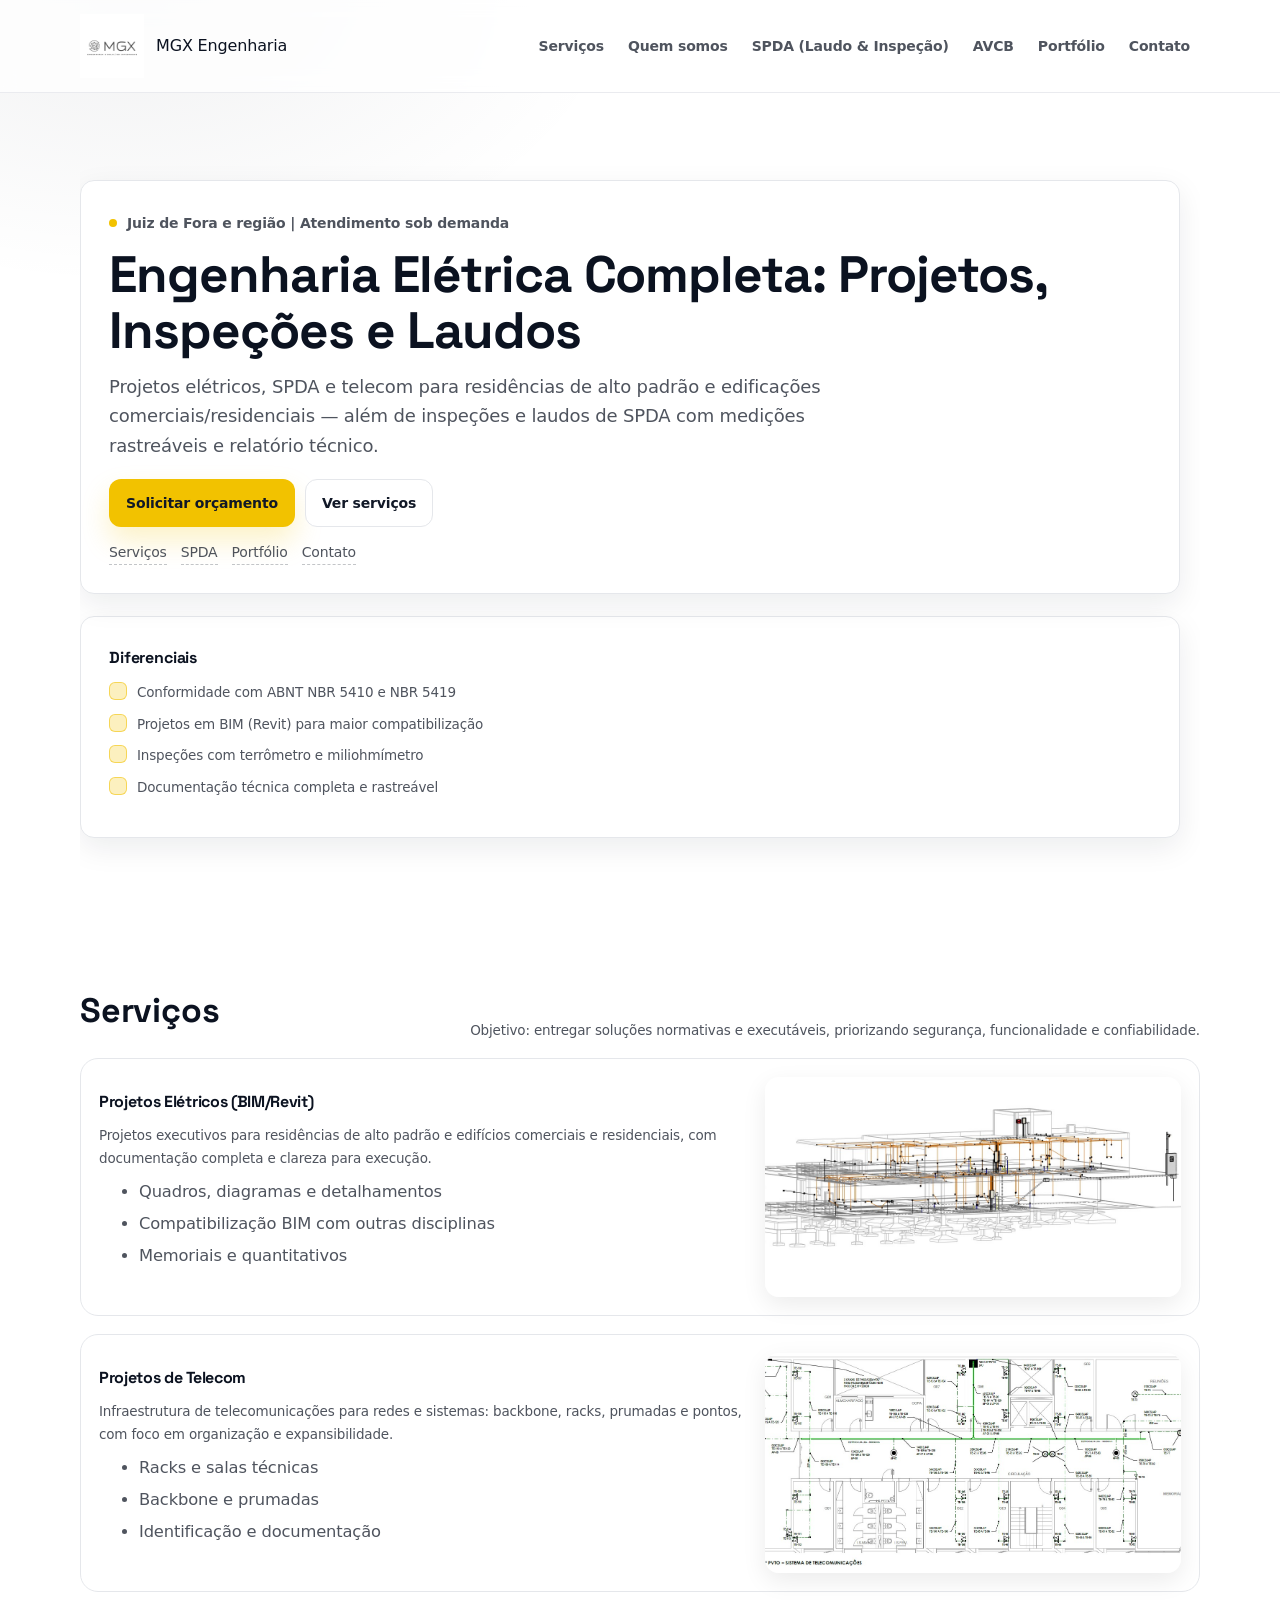
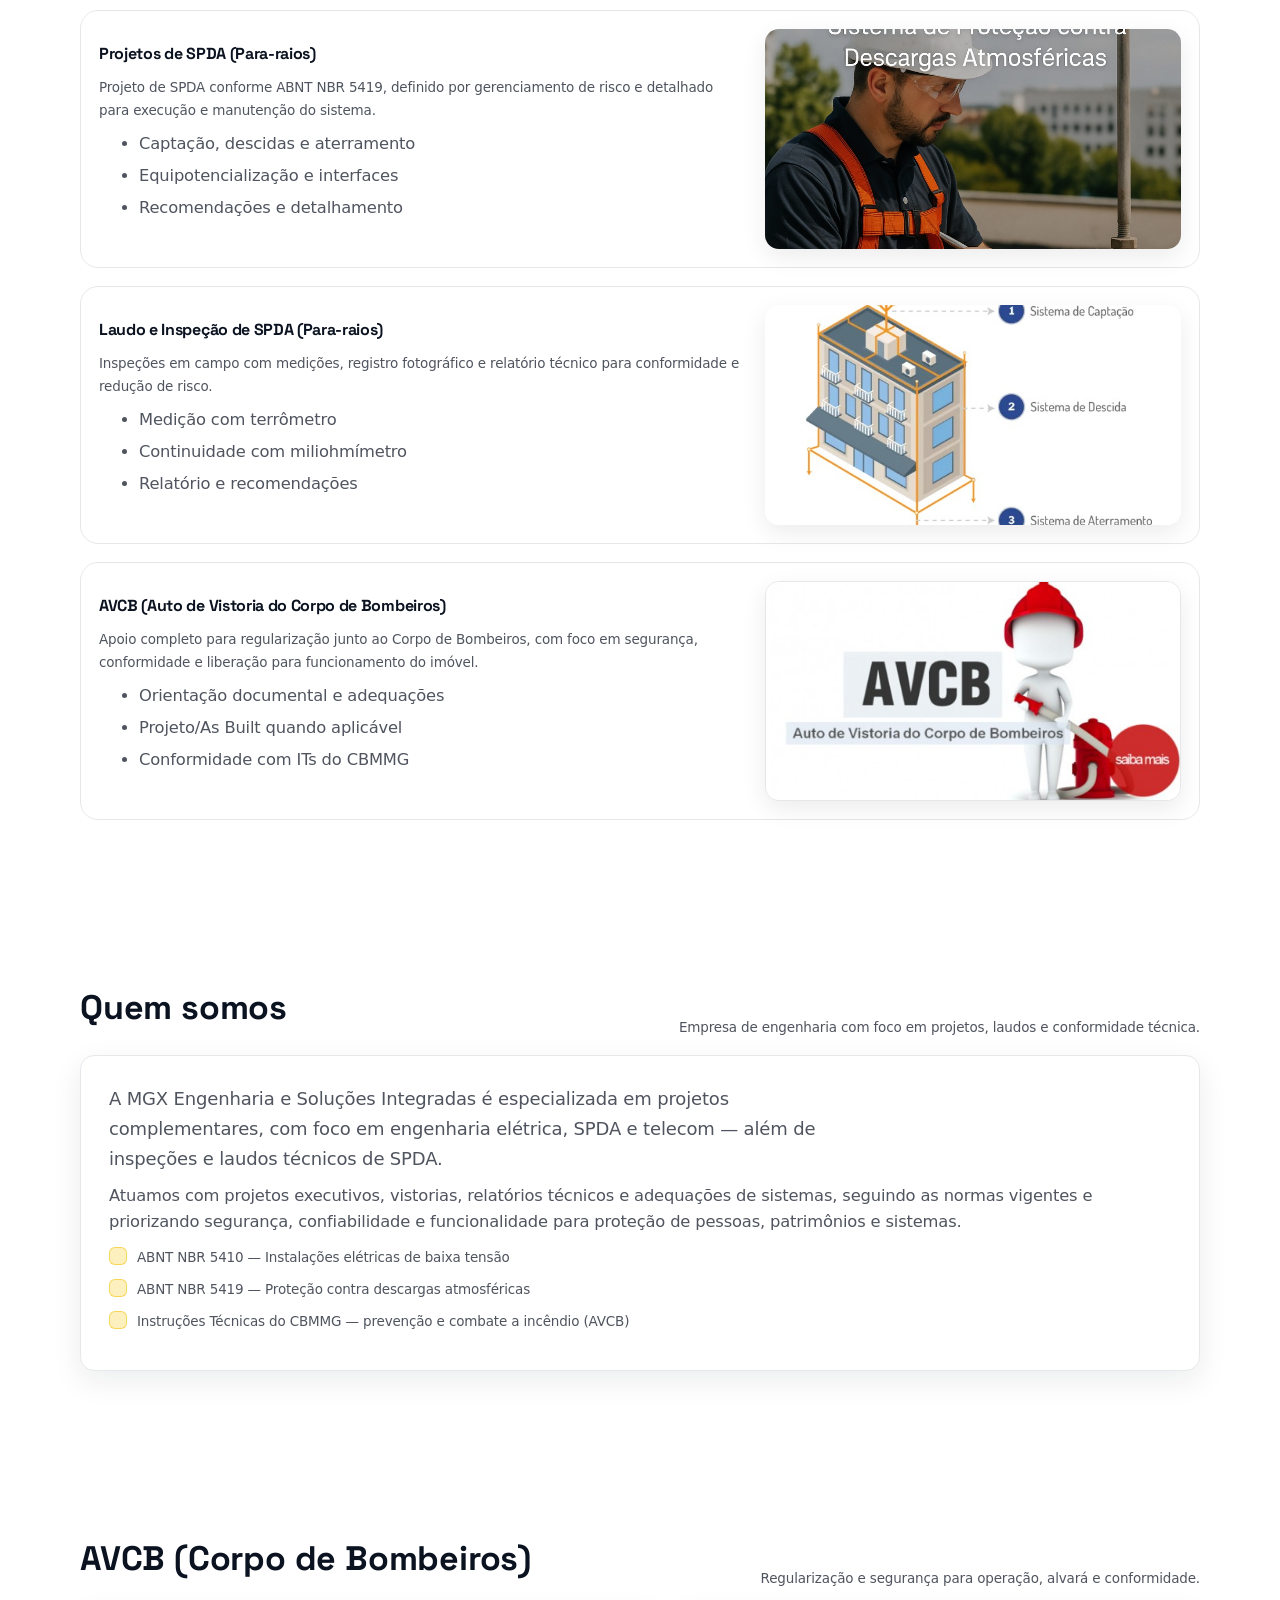
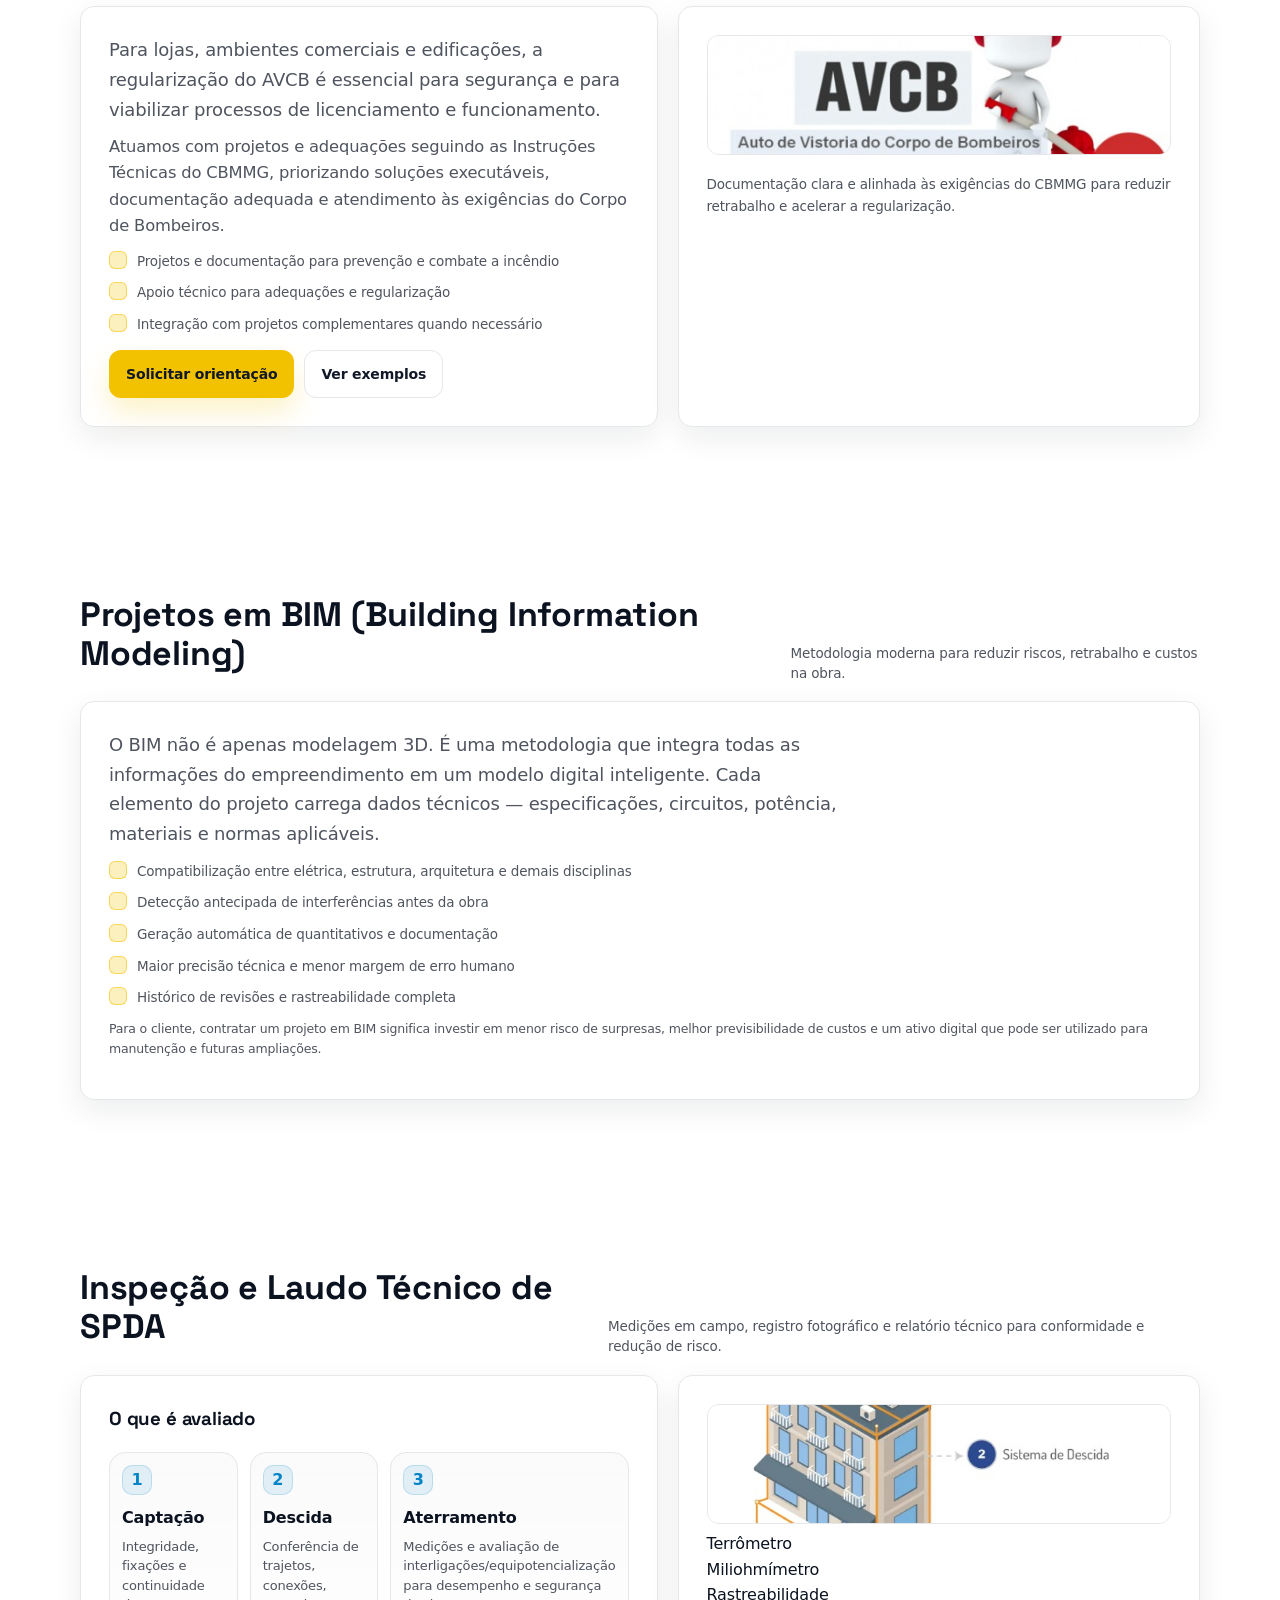
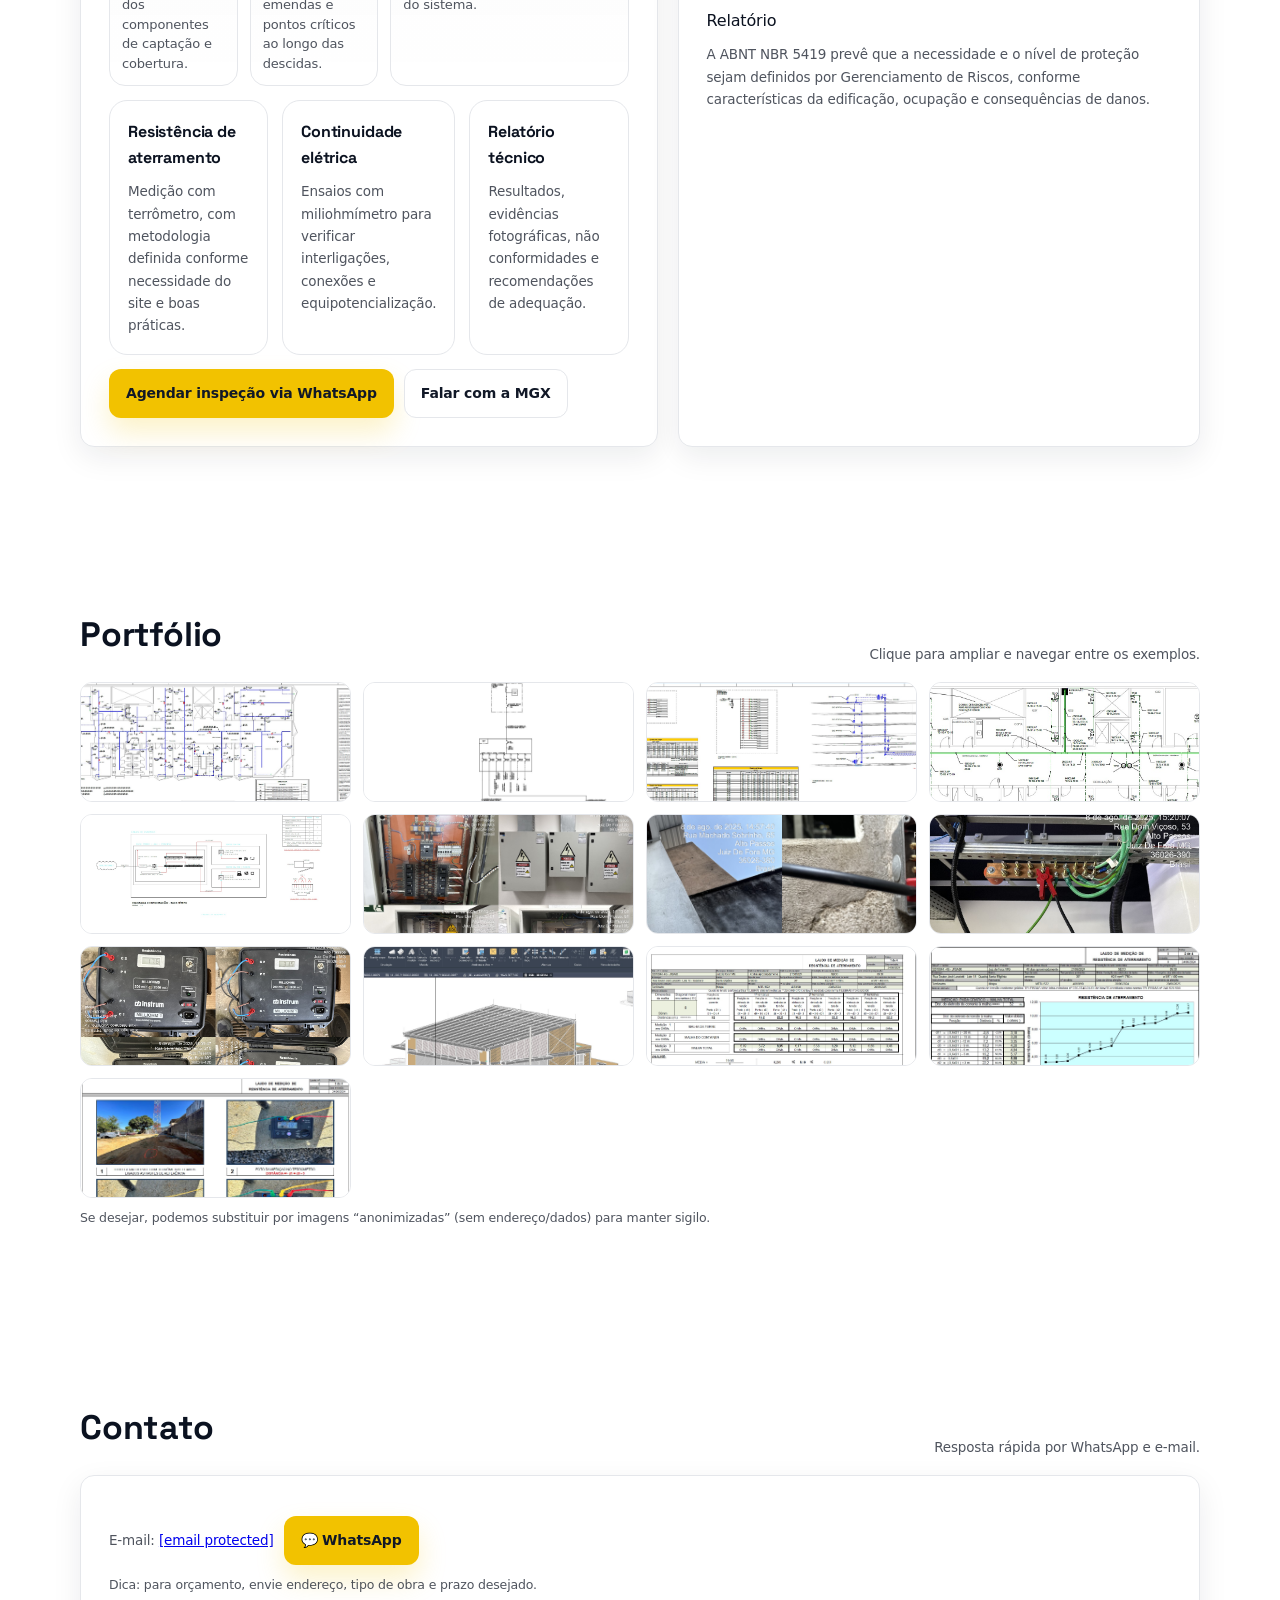
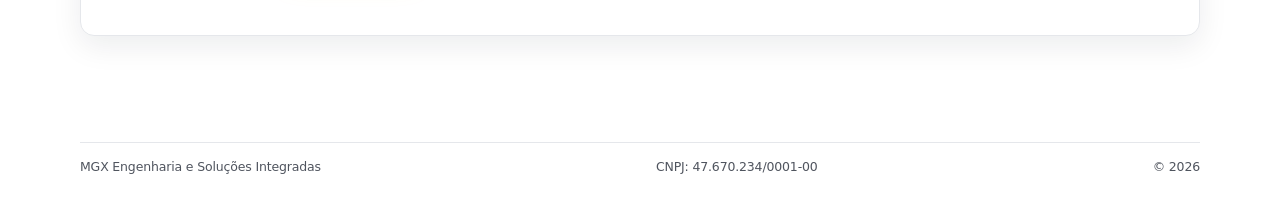
==== index.html @ 6d1bf393 "Update index.html" ====
<!DOCTYPE html>

<html lang="pt-br">
<head>
<!-- Google tag (gtag.js) -->
<script async src="https://www.googletagmanager.com/gtag/js?id=AW-17968482592"></script>
<script>
  window.dataLayer = window.dataLayer || [];
  function gtag(){dataLayer.push(arguments);}
  gtag('js', new Date());
  gtag('config', 'AW-17968482592');
</script>
<meta charset="utf-8"/>
<meta content="width=device-width, initial-scale=1.0" name="viewport"/>
<title>MGX Engenharia | Projetos Elétricos, SPDA, Telecom e Inspeções</title>
<link href="https://fonts.googleapis.com" rel="preconnect"/>
<link crossorigin="" href="https://fonts.gstatic.com" rel="preconnect"/>
<link href="https://fonts.googleapis.com/css2?family=Inter:wght@300;400;600;700&amp;family=Space+Grotesk:wght@400;600;700&amp;display=swap" rel="stylesheet"/>
<style>


  :root{
    --bg:#ffffff;
    --ink:#111827;
    --muted:#6b7280;
    --line:#e5e7eb;
    --card:#ffffff;
    --accent:#f2c200; /* amarelo técnico */
    --accent-ink:#111827;
    --shadow:0 10px 30px rgba(17,24,39,.08);
    --radius:14px;
  }
  *{box-sizing:border-box}
  html{scroll-behavior:smooth}
  body{
    margin:0;
    font-family:'Inter', system-ui, -apple-system, Segoe UI, Roboto, Arial, sans-serif;
    background:
      linear-gradient(180deg, rgba(17,24,39,0.03) 0%, rgba(17,24,39,0.00) 260px),
      var(--bg);
    color:var(--ink);
  }
  /* grid sutil tipo prancha */
  
  .container{width:min(1120px, 92%); margin:0 auto;}

  .topbar{
    position:sticky; top:0; z-index:50;
    background:rgba(255,255,255,.78);
    backdrop-filter: blur(10px);
    border-bottom:1px solid rgba(229,231,235,.8);
  }
  .topbar-inner{
    display:flex; align-items:center; justify-content:space-between;
    padding:14px 0;
    gap:14px;
  }
  .brand{
    display:flex; align-items:center; gap:12px;
    text-decoration:none; color:inherit;
    min-width: 220px;
  }
  .brand img{height:64px; width:auto;}
  .brand b{font-weight:700; letter-spacing:.2px;}
  nav a{
    text-decoration:none;
    color:var(--muted);
    font-weight:600;
    font-size:14px;
    padding:10px 10px;
    border-radius:10px;
  }
  nav a:hover{color:var(--ink); background:rgba(17,24,39,.04);}
  .nav{
    display:flex; align-items:center; gap:4px; flex-wrap:wrap;
    justify-content:flex-end;
  }

  .hero{padding:0;}
  .hero-grid{display:grid; grid-template-columns:1.1fr .9fr; gap:20px;}

  main.hero{
    min-height: calc(100vh - 86px);
    display:flex;
    align-items:center;
    padding: 72px 0 54px;
  }
  main.hero .hero-grid{align-items:center;}
  .quicklinks{
    margin-top:14px;
    display:flex;
    gap:14px;
    flex-wrap:wrap;
    color:var(--muted);
    font-size:14px;
  }
  .quicklinks a{
    color:var(--muted);
    text-decoration:none;
    border-bottom:1px dashed rgba(17,24,39,.25);
  }
  .quicklinks a:hover{color:var(--ink); border-bottom-color:rgba(17,24,39,.55);}

  .panel{
    background:var(--card);
    border:1px solid var(--line);
    border-radius:var(--radius);
    box-shadow:var(--shadow);
    padding:26px;
  }
  .kicker{
    display:inline-flex; align-items:center; gap:10px;
    font-size:13px; color:var(--muted); font-weight:600;
  }
  .kicker .dot{width:8px; height:8px; border-radius:999px; background:var(--accent);}
  h1{margin:12px 0 12px; font-size:40px; line-height:1.08; letter-spacing:-.5px;}
  .lead{margin:0 0 18px; color:var(--muted); font-size:16px; line-height:1.65;}
  .tags{display:flex; flex-wrap:wrap; gap:8px; margin:14px 0 18px;}
  .tag{
    font-size:12px; color:var(--muted);
    border:1px solid var(--line);
    padding:7px 10px;
    border-radius:999px;
    background:#fff;
  }
  .cta-row{display:flex; flex-wrap:wrap; gap:10px; margin-top:10px;}
  .btn{
    display:inline-flex; align-items:center; justify-content:center; gap:10px;
    padding:12px 16px;
    border-radius:12px;
    font-weight:700;
    font-size:14px;
    text-decoration:none;
    border:1px solid var(--line);
    color:var(--ink);
    background:#fff;
  }
  .btn.primary{background:var(--accent); border-color:transparent;}
  .btn:hover{transform:translateY(-1px);}
  .btn:active{transform:translateY(0px);}

  .mini-grid{display:grid; grid-template-columns:repeat(2,1fr); gap:12px; margin-top:14px;}
  .mini{
    border:1px solid var(--line);
    border-radius:14px;
    padding:14px;
    background:#fff;
  }
  .mini b{display:block; margin-bottom:6px;}
  .mini p{margin:0; color:var(--muted); font-size:13px; line-height:1.55;}

  .side h3{margin:0 0 10px; font-size:16px;}
  .side p{margin:0; color:var(--muted); font-size:13.5px; line-height:1.65;}
  .side .divider{height:1px; background:var(--line); margin:16px 0;}
  .bullets{margin:12px 0 0; padding:0; list-style:none;}
  .bullets li{display:flex; gap:10px; margin:10px 0; color:var(--muted); font-size:13.5px;}
  .check{width:18px; height:18px; border-radius:6px; background:rgba(242,194,0,.25); border:1px solid rgba(242,194,0,.55);}

  .section{padding:46px 0;}
  .section-title{display:flex; align-items:flex-end; justify-content:space-between; gap:14px; margin-bottom:18px;}
  .section-title h2{margin:0; font-size:26px; letter-spacing:-.2px;}
  .section-title p{margin:0; color:var(--muted); font-size:13.5px; line-height:1.5;}

  .cards{display:grid; grid-template-columns:repeat(3, 1fr); gap:14px;}
  .card{
    background:#fff;
    border:1px solid var(--line);
    border-radius:var(--radius);
    padding:18px;
  }
  .card h3{margin:0 0 8px; font-size:16px;}
  .card p{margin:0; color:var(--muted); font-size:13.5px; line-height:1.65;}
  .card .meta{margin-top:10px; font-size:12px; color:var(--muted);}

  .split{display:grid; grid-template-columns:1fr 1fr; gap:16px;}
  .note{margin-top:10px; color:var(--muted); font-size:12.5px;}

  /* Portfolio gallery */
  .gallery{display:grid; grid-template-columns:repeat(4, 1fr); gap:12px;}
  .thumb{
    border:1px solid var(--line);
    border-radius:14px;
    padding:0;
    background:#fff;
    overflow:hidden;
    cursor:pointer;
  }
  .thumb img{
    width:100%;
    height:180px;
    object-fit:cover;
    display:block;
    transition:transform .25s ease;
  }
  .thumb:hover img{transform:scale(1.03);}

  /* Lightbox */
  .lightbox{
    position:fixed; inset:0;
    background:rgba(0,0,0,.78);
    display:none;
    align-items:center; justify-content:center;
    padding:18px;
    z-index:1000;
  }
  .lightbox.open{display:flex;}
  .lb-card{
    width:min(980px, 96%);
    background:#0b0f19;
    border:1px solid rgba(255,255,255,.10);
    border-radius:18px;
    overflow:hidden;
    box-shadow:0 30px 80px rgba(0,0,0,.35);
    position:relative;
  }
  .lb-top{
    display:flex; align-items:center; justify-content:space-between;
    padding:12px 14px;
    color:rgba(255,255,255,.8);
    font-size:13px;
    background:rgba(255,255,255,.04);
  }
  .lb-close{
    border:1px solid rgba(255,255,255,.18);
    background:transparent;
    color:#fff;
    border-radius:12px;
    padding:8px 10px;
    cursor:pointer;
    font-weight:700;
  }
  .lb-imgwrap{background:#000; display:flex; align-items:center; justify-content:center;}
  .lb-imgwrap img{max-width:100%; max-height:72vh; display:block;}
  .lb-controls{
    position:absolute;
    inset:0;
    display:flex;
    align-items:center;
    justify-content:space-between;
    pointer-events:none;
  }
  .lb-btn{
    pointer-events:auto;
    margin:0 10px;
    width:44px; height:44px;
    border-radius:999px;
    border:1px solid rgba(255,255,255,.18);
    background:rgba(0,0,0,.35);
    color:#fff;
    cursor:pointer;
    font-size:20px;
    display:flex; align-items:center; justify-content:center;
  }
  .lb-btn:hover{background:rgba(0,0,0,.55);}

  .contact-box{
    display:flex; gap:10px; flex-wrap:wrap; align-items:center;
    margin-top:12px;
  }
  .contact-line{color:var(--muted); font-size:13.5px;}

  footer{
    padding:22px 0 34px;
    color:var(--muted);
    font-size:12.5px;
  }
  footer .foot{display:flex; gap:10px; justify-content:space-between; flex-wrap:wrap; border-top:1px solid var(--line); padding-top:14px;}

  /* Hamburger button */
  .menu-toggle{
    display:none;
    background:none;
    border:none;
    cursor:pointer;
    padding:8px;
    border-radius:8px;
    flex-direction:column;
    gap:5px;
    align-items:center;
    justify-content:center;
  }
  .menu-toggle span{
    display:block;
    width:22px;
    height:2px;
    background:var(--ink);
    border-radius:2px;
    transition:all .25s ease;
  }
  .menu-toggle.open span:nth-child(1){ transform:translateY(7px) rotate(45deg); }
  .menu-toggle.open span:nth-child(2){ opacity:0; }
  .menu-toggle.open span:nth-child(3){ transform:translateY(-7px) rotate(-45deg); }

  /* Mobile nav drawer */
  .nav-mobile{
    display:none;
    position:absolute;
    top:100%;
    left:0; right:0;
    background:rgba(255,255,255,.98);
    border-bottom:1px solid rgba(229,231,235,.8);
    padding:12px 0 20px;
    flex-direction:column;
    gap:2px;
    backdrop-filter:blur(10px);
    z-index:49;
  }
  .nav-mobile.open{ display:flex; }
  .nav-mobile a{
    text-decoration:none;
    color:var(--muted);
    font-weight:600;
    font-size:15px;
    padding:12px 24px;
    border-radius:0;
  }
  .nav-mobile a:hover{ color:var(--ink); background:rgba(17,24,39,.04); }

  /* Responsive */
  @media (max-width: 980px){
    .hero-grid{grid-template-columns:1fr;}
    .cards{grid-template-columns:1fr;}
    .split{grid-template-columns:1fr;}
    .gallery{grid-template-columns:repeat(2, 1fr);}
    h1{font-size:34px;}
    nav.nav{display:none;}
    .brand b{display:none;}
    .menu-toggle{display:flex;}
    .topbar{ position:sticky; }
  }

  h1,h2,h3{font-family:'Space Grotesk','Inter',system-ui,-apple-system,Segoe UI,Roboto,Arial,sans-serif; letter-spacing:-0.02em}

  .container{max-width:1120px}
  .section{padding:84px 0}
  .section-title h2{font-size:34px; margin:0 0 10px}
  .kicker{font-size:14px}
  .lead{font-size:18px; color:var(--muted); max-width:64ch}
  body{
    background:
      radial-gradient(1100px 600px at 80% -10%, rgba(242,194,0,.12), transparent 60%),
      radial-gradient(900px 520px at 10% 0%, rgba(17,24,39,.06), transparent 55%),
      linear-gradient(#fff, #fff);
  }
  body:before{
    content:"";
    position:fixed; inset:0;
    background-image:
      linear-gradient(to right, rgba(17,24,39,.045) 1px, transparent 1px),
      linear-gradient(to bottom, rgba(17,24,39,.045) 1px, transparent 1px);
    background-size: 56px 56px;
    pointer-events:none;
    opacity:.35;
    z-index:-2;
  }
  .hero{
    min-height: 100vh;
    padding: 120px 0 72px;
    position: relative;
    overflow: hidden;
    display:flex;
    align-items:center;
  }
  .hero:after{
    content:"";
    position:absolute;
    right:-140px; top:-40px;
    width:520px; height:520px;
    opacity:.06;
    transform: rotate(-8deg);
    pointer-events:none;
    filter: grayscale(100%);
  }
  .panel{padding:28px}
  .btn{padding:12px 16px; font-weight:600}
  .btn.primary{box-shadow: 0 14px 28px rgba(242,194,0,.22)}
  .nav{backdrop-filter:saturate(160%) blur(10px)}


  .grid-2{display:grid; grid-template-columns:1.2fr .8fr; gap:18px}
  @media (max-width: 920px){ .grid-2{grid-template-columns:1fr} }
  .mini-kpi{display:grid; gap:12px}
  .kpi{border:1px solid var(--line); border-radius:12px; padding:14px 16px; background:rgba(255,255,255,.7)}
  .kpi b{display:block; font-size:15px}
  .kpi span{display:block; color:var(--muted); font-size:13px; margin-top:4px}
  .thumbs{display:grid; grid-template-columns:repeat(3,1fr); gap:10px}
  .thumb{width:100%; height:120px; object-fit:cover; border-radius:12px; border:1px solid var(--line)}



  .cap-title{display:block; font-weight:600; color:var(--ink); font-size:13px;}
  .gallery{display:grid; gap:12px;}
  .shot{margin:0; border-radius:16px; overflow:hidden; border:1px solid var(--line); background:var(--card); box-shadow:var(--shadow);}
  .shot img{width:100%; height:180px; object-fit:cover; display:block;}
  .shot figcaption{padding:10px 12px; display:flex; flex-direction:column; gap:2px;}
  .shot figcaption span{color:var(--muted); font-size:12px;}

  .infogrid{display:grid; grid-template-columns:repeat(3,1fr); gap:12px;}
  .step{border:1px solid var(--line); border-radius:16px; padding:12px; background:linear-gradient(180deg, rgba(17,24,39,.02), rgba(17,24,39,0));}
  .step .num{width:30px; height:30px; border-radius:10px; display:flex; align-items:center; justify-content:center; font-weight:700;
    background:rgba(2,132,199,.10); color:rgba(2,132,199,1); border:1px solid rgba(2,132,199,.18);
  }
  .step p{margin:0; color:var(--muted); font-size:13px; line-height:1.5;}
  .panel h3{letter-spacing:-.01em;}
  @media (max-width: 860px){
    .infogrid{grid-template-columns:1fr;}
    .shot img{height:160px;}
  }


#lbImg{object-fit: contain; max-height: 90vh;}

/* Watermark (single, centered) */
body::before{
  content:"";
  position: fixed;
  inset: 0;
  pointer-events: none;
  background: url("img/mgx-fundo-branco.jpeg") center center / 520px auto no-repeat;
  opacity: 0.06;
  filter: grayscale(1);
  z-index: 0;
}
/* ensure content is above watermark */
header, main, footer, .nav, .topbar, section, .container, .hero{
  position: relative;
  z-index: 1;
}


/* Services list: vertical, no horizontal scroll */
.services-list{
  display: grid !important;
  grid-template-columns: 1fr !important;
  gap: 18px !important;
  overflow: visible !important;
}
.card.service{
  display: grid;
  grid-template-columns: 1.4fr 0.9fr;
  gap: 18px;
  align-items: center;
}
@media (max-width: 900px){
  .card.service{ grid-template-columns: 1fr; }
}
/* Service images same size */
.service-media{
  width: 100%;
  display:flex;
  justify-content:center;
  align-items:center;
}
.service-media img{
  width: 100%;
  max-width: 420px;
  height: 220px;
  object-fit: cover;
  border-radius: 14px;
  box-shadow: 0 8px 24px rgba(0,0,0,.08);
}


/* Typography & spacing refinements */
:root{
  --text: #0b1220;
  --muted: rgba(11,18,32,.72);
  --muted2: rgba(11,18,32,.60);
}
body{
  font-family: ui-sans-serif, system-ui, -apple-system, "Segoe UI", Roboto, Arial, "Noto Sans", "Helvetica Neue", sans-serif;
  color: var(--text);
  line-height: 1.6;
  letter-spacing: -0.01em;
}
p, li{
  color: var(--muted);
  font-size: 1.02rem;
}
h1,h2,h3{
  letter-spacing: -0.02em;
}
h1{
  font-size: clamp(2.2rem, 4vw, 3.4rem);
  line-height: 1.1;
}
h2{
  font-size: clamp(1.5rem, 2.4vw, 2.1rem);
  line-height: 1.15;
}
section{
  padding: 72px 0;
}
.card{
  border-radius: 18px;
}
.card p{ margin-top: 10px; }
.card ul{ margin-top: 10px; }
.card ul li{ margin: 6px 0; }
/* Cleaner hero */
.hero{
  min-height: 100vh;
  display:flex;
  align-items:center;
}
.hero .container{
  padding-top: 0;
}


/* Hero: full-width title, side content below */
.hero .hero-grid{
  display: grid;
  grid-template-columns: 1fr !important;
  gap: 22px;
}
.hero .hero-main{
  max-width: 1100px;
}
.hero .hero-main h1{
  width: 100%;
  max-width: 1100px;
}
.hero .hero-side{
  width: 100%;
}

.hero .grid{
  grid-template-columns: 1fr !important;
}
</style>
<script> function gtag_report_conversion(url) {   var callback = function () {     if (typeof(url) != 'undefined') {       window.location = url;     }   };   gtag('event', 'conversion', {       'send_to': 'AW-17968482592/zp1vCLGu0oEcEKCShfhC',       'event_callback': callback   });   return false; } </script> </head>
<body>
<div class="topbar">
<div class="container topbar-inner">
<a class="brand" href="#topo">
<img alt="MGX Engenharia e Soluções Integradas" src="img/mgx-fundo-branco.jpeg"/>
      MGX Engenharia
    </a>
<nav aria-label="Menu" class="nav">
<a href="#servicos">Serviços</a>
<a href="#quem-somos">Quem somos</a>
<a href="#spda">SPDA (Laudo &amp; Inspeção)</a>
<a href="#avcb">AVCB</a>
<a href="#portfolio">Portfólio</a>
<a href="#contato">Contato</a>
</nav>
<button aria-label="Abrir menu" class="menu-toggle" id="menuToggle" onclick="toggleMenu()">
  <span></span><span></span><span></span>
</button>
</div>
<nav aria-label="Menu mobile" class="nav-mobile" id="navMobile">
<a href="#servicos" onclick="closeMenu()">Serviços</a>
<a href="#quem-somos" onclick="closeMenu()">Quem somos</a>
<a href="#spda" onclick="closeMenu()">SPDA (Laudo &amp; Inspeção)</a>
<a href="#avcb" onclick="closeMenu()">AVCB</a>
<a href="#portfolio" onclick="closeMenu()">Portfólio</a>
<a href="#contato" onclick="closeMenu()">Contato</a>
</nav>
</div>
<main class="container hero" id="topo">
<div class="hero-grid">
<section class="panel hero-main">
<div class="kicker"><span class="dot"></span> Juiz de Fora e região | Atendimento sob demanda</div>
<h1>Engenharia Elétrica Completa: Projetos, Inspeções e Laudos</h1>
<p class="lead">Projetos elétricos, SPDA e telecom para residências de alto padrão e edificações comerciais/residenciais — além de inspeções e laudos de SPDA com medições rastreáveis e relatório técnico.</p>
<div class="cta-row">
<a class="btn primary" href="https://wa.me/5532984729995" target="_blank" onclick="return gtag_report_conversion('https://wa.me/5532984729995');">Solicitar orçamento</a>
<a class="btn" href="#servicos">Ver serviços</a>
</div>
<div class="quicklinks">
<a href="#servicos">Serviços</a>
<a href="#spda">SPDA</a>
<a href="#portfolio">Portfólio</a>
<a href="#contato">Contato</a>
</div>
</section>

<aside class="hero-side panel side">
<h3>Diferenciais</h3>
<ul class="bullets">
<li><span class="check"></span> Conformidade com ABNT NBR 5410 e NBR 5419</li>
<li><span class="check"></span> Projetos em BIM (Revit) para maior compatibilização</li>
<li><span class="check"></span> Inspeções com terrômetro e miliohmímetro</li>
<li><span class="check"></span> Documentação técnica completa e rastreável</li>
</ul>
</aside></div>
</main>
<section class="section" id="servicos">
<div class="container">
<div class="section-title">
<h2>Serviços</h2>
<p>Objetivo: entregar soluções normativas e executáveis, priorizando segurança, funcionalidade e confiabilidade.</p>
</div>
<div class="services-list cards"><div class="card service"><div class="service-body"><h3>Projetos Elétricos (BIM/Revit)</h3><p>Projetos executivos para residências de alto padrão e edifícios comerciais e residenciais, com documentação completa e clareza para execução.</p><ul><li>Quadros, diagramas e detalhamentos</li><li>Compatibilização BIM com outras disciplinas</li><li>Memoriais e quantitativos</li></ul></div><div class="service-media"><img alt="Projetos Elétricos (BIM/Revit)" src="img/exemplo-projeto-eletrico-4-3d-casa.jpg"/></div></div><div class="card service"><div class="service-body"><h3>Projetos de Telecom</h3><p>Infraestrutura de telecomunicações para redes e sistemas: backbone, racks, prumadas e pontos, com foco em organização e expansibilidade.</p><ul><li>Racks e salas técnicas</li><li>Backbone e prumadas</li><li>Identificação e documentação</li></ul></div><div class="service-media"><img alt="Projetos de Telecom" src="img/exemplo-projeto-telecom.jpg"/></div></div><div class="card service"><div class="service-body"><h3>Projetos de SPDA (Para-raios)</h3><p>Projeto de SPDA conforme ABNT NBR 5419, definido por gerenciamento de risco e detalhado para execução e manutenção do sistema.</p><ul><li>Captação, descidas e aterramento</li><li>Equipotencialização e interfaces</li><li>Recomendações e detalhamento</li></ul></div><div class="service-media"><img alt="Projetos de SPDA (Para-raios)" src="img/exemplo-laudo-spda-6.jpg"/></div></div><div class="card service"><div class="service-body"><h3>Laudo e Inspeção de SPDA (Para-raios)</h3><p>Inspeções em campo com medições, registro fotográfico e relatório técnico para conformidade e redução de risco.</p><ul><li>Medição com terrômetro</li><li>Continuidade com miliohmímetro</li><li>Relatório e recomendações</li></ul></div><div class="service-media"><img alt="Laudo e Inspeção de SPDA (Para-raios)" src="img/exemplo-laudo-spda-5.jpg"/></div></div><div class="card service"><div class="service-body"><h3>AVCB (Auto de Vistoria do Corpo de Bombeiros)</h3><p>Apoio completo para regularização junto ao Corpo de Bombeiros, com foco em segurança, conformidade e liberação para funcionamento do imóvel.</p><ul><li>Orientação documental e adequações</li><li>Projeto/As Built quando aplicável</li><li>Conformidade com ITs do CBMMG</li></ul></div><div class="service-media"><img alt="AVCB (Auto de Vistoria do Corpo de Bombeiros)" class="thumb" data-alt="AVCB (Auto de Vistoria do Corpo de Bombeiros)" data-src="img/avcb.jpg" src="img/avcb.jpg"/></div></div></div>
</div>
</section>
<section class="section" id="quem-somos">
<div class="container">
<div class="section-title">
<h2>Quem somos</h2>
<p>Empresa de engenharia com foco em projetos, laudos e conformidade técnica.</p>
</div>
<div class="panel">
<p class="lead" style="margin:0 0 10px">
        A MGX Engenharia e Soluções Integradas é especializada em projetos complementares, com foco em engenharia elétrica,
        SPDA e telecom — além de inspeções e laudos técnicos de SPDA.
      </p>
<p style="margin:0 0 10px">
        Atuamos com projetos executivos, vistorias, relatórios técnicos e adequações de sistemas, seguindo as normas vigentes e
        priorizando segurança, confiabilidade e funcionalidade para proteção de pessoas, patrimônios e sistemas.
      </p>
<ul class="bullets" style="margin-top:12px">
<li><span class="check"></span> ABNT NBR 5410 — Instalações elétricas de baixa tensão</li>
<li><span class="check"></span> ABNT NBR 5419 — Proteção contra descargas atmosféricas</li>
<li><span class="check"></span> Instruções Técnicas do CBMMG — prevenção e combate a incêndio (AVCB)</li>
</ul>
</div>
</div>
</section>
<section class="section" id="avcb">
<div class="container">
<div class="section-title">
<h2>AVCB (Corpo de Bombeiros)</h2>
<p>Regularização e segurança para operação, alvará e conformidade.</p>
</div>
<div class="hero-grid" style="grid-template-columns:1.05fr .95fr; align-items:stretch">
<div class="panel">
<p class="lead" style="margin:0 0 10px">
          Para lojas, ambientes comerciais e edificações, a regularização do AVCB é essencial para segurança e para viabilizar
          processos de licenciamento e funcionamento.
        </p>
<p style="margin:0 0 10px">
          Atuamos com projetos e adequações seguindo as Instruções Técnicas do CBMMG, priorizando soluções executáveis,
          documentação adequada e atendimento às exigências do Corpo de Bombeiros.
        </p>
<ul class="bullets" style="margin-top:12px">
<li><span class="check"></span> Projetos e documentação para prevenção e combate a incêndio</li>
<li><span class="check"></span> Apoio técnico para adequações e regularização</li>
<li><span class="check"></span> Integração com projetos complementares quando necessário</li>
</ul>
<div class="cta-row" style="margin-top:14px">
<a class="btn primary" href="#contato">Solicitar orientação</a>
<a class="btn" href="#portfolio">Ver exemplos</a>
</div>
</div>
<aside class="panel side">
<img alt="Exemplo de documentação AVCB" class="thumb" data-alt="Exemplo de documentação AVCB" data-src="img/avcb.jpg" src="img/avcb.jpg"/>
<p class="note" style="margin-top:10px">Documentação clara e alinhada às exigências do CBMMG para reduzir retrabalho e acelerar a regularização.</p>
</aside>
</div>
</div>
</section>
<section class="section" id="bim">
<div class="container">
<div class="section-title">
<h2>Projetos em BIM (Building Information Modeling)</h2>
<p>Metodologia moderna para reduzir riscos, retrabalho e custos na obra.</p>
</div>
<div class="panel">
<p class="lead" style="margin:0">
        O BIM não é apenas modelagem 3D. É uma metodologia que integra todas as informações do empreendimento
        em um modelo digital inteligente. Cada elemento do projeto carrega dados técnicos — especificações,
        circuitos, potência, materiais e normas aplicáveis.
      </p>
<ul class="bullets">
<li><span class="check"></span> Compatibilização entre elétrica, estrutura, arquitetura e demais disciplinas</li>
<li><span class="check"></span> Detecção antecipada de interferências antes da obra</li>
<li><span class="check"></span> Geração automática de quantitativos e documentação</li>
<li><span class="check"></span> Maior precisão técnica e menor margem de erro humano</li>
<li><span class="check"></span> Histórico de revisões e rastreabilidade completa</li>
</ul>
<p class="note">
        Para o cliente, contratar um projeto em BIM significa investir em menor risco de surpresas,
        melhor previsibilidade de custos e um ativo digital que pode ser utilizado para manutenção
        e futuras ampliações.
      </p>
</div>
</div>
</section>
<section class="section" id="spda">
<div class="container">
<div class="section-title">
<h2>Inspeção e Laudo Técnico de SPDA</h2>
<p>Medições em campo, registro fotográfico e relatório técnico para conformidade e redução de risco.</p>
</div>
<div class="hero-grid" style="grid-template-columns:1.05fr .95fr">
<div class="panel">
<h3 style="margin-top:0">O que é avaliado</h3>
<div class="infogrid" style="margin-top:10px">
<div class="step">
<div class="num">1</div>
<h4 style="margin:10px 0 6px">Captação</h4>
<p>Integridade, fixações e continuidade dos componentes de captação e cobertura.</p>
</div>
<div class="step">
<div class="num">2</div>
<h4 style="margin:10px 0 6px">Descida</h4>
<p>Conferência de trajetos, conexões, emendas e pontos críticos ao longo das descidas.</p>
</div>
<div class="step">
<div class="num">3</div>
<h4 style="margin:10px 0 6px">Aterramento</h4>
<p>Medições e avaliação de interligações/equipotencialização para desempenho e segurança do sistema.</p>
</div>
</div>
<div class="cards" style="margin-top:14px">
<div class="card">
<h3>Resistência de aterramento</h3>
<p>Medição com terrômetro, com metodologia definida conforme necessidade do site e boas práticas.</p>
</div>
<div class="card">
<h3>Continuidade elétrica</h3>
<p>Ensaios com miliohmímetro para verificar interligações, conexões e equipotencialização.</p>
</div>
<div class="card">
<h3>Relatório técnico</h3>
<p>Resultados, evidências fotográficas, não conformidades e recomendações de adequação.</p>
</div>
</div>
<div class="cta-row" style="margin-top:14px">
<a class="btn primary" href="https://wa.me/5532984729995?text=Ol%C3%A1%2C%20quero%20agendar%20inspe%C3%A7%C3%A3o%20e%20laudo%20de%20SPDA." target="_blank" onclick="return gtag_report_conversion('https://wa.me/5532984729995?text=Ol%C3%A1%2C%20quero%20agendar%20inspe%C3%A7%C3%A3o%20e%20laudo%20de%20SPDA.');">Agendar inspeção via WhatsApp</a>
<a class="btn" href="#contato">Falar com a MGX</a>
</div>
</div>
<aside class="panel side">
<img alt="Exemplo de laudo e inspeção de SPDA" class="thumb" data-alt="Exemplo de laudo e inspeção de SPDA" data-src="img/exemplo-laudo-spda-5.jpg" src="img/exemplo-laudo-spda-5.jpg"/>
<div class="meta">
<div class="pill">Terrômetro</div>
<div class="pill">Miliohmímetro</div>
<div class="pill">Rastreabilidade</div>
<div class="pill">Relatório</div>
</div>
<p class="note" style="margin-top:10px">
          A ABNT NBR 5419 prevê que a necessidade e o nível de proteção sejam definidos por Gerenciamento de Riscos,
          conforme características da edificação, ocupação e consequências de danos.
        </p>
</aside>
</div>
</div>
</section>
<section class="section" id="portfolio">
<div class="container">
<div class="section-title">
<h2>Portfólio</h2>
<p>Clique para ampliar e navegar entre os exemplos.</p>
</div>
<div class="gallery" id="gallery">
<button aria-label="Abrir imagem do portfólio" class="thumb" data-alt="exemplo projeto eletrico 1" data-src="img/exemplo-projeto-eletrico-1.jpg" type="button">
<img alt="exemplo-projeto-eletrico-1.jpg" src="img/exemplo-projeto-eletrico-1.jpg"/>
</button>
<button aria-label="Abrir imagem do portfólio" class="thumb" data-alt="exemplo projeto eletrico 2 unifilar" data-src="img/exemplo-projeto-eletrico-2-unifilar.jpg" type="button">
<img alt="exemplo-projeto-eletrico-2-unifilar.jpg" src="img/exemplo-projeto-eletrico-2-unifilar.jpg"/>
</button>
<button aria-label="Abrir imagem do portfólio" class="thumb" data-alt="exemplo projeto eletrico 3" data-src="img/exemplo-projeto-eletrico-3.jpg" type="button">
<img alt="exemplo-projeto-eletrico-3.jpg" src="img/exemplo-projeto-eletrico-3.jpg"/>
</button>
<button aria-label="Abrir imagem do portfólio" class="thumb" data-alt="exemplo projeto telecom" data-src="img/exemplo-projeto-telecom.jpg" type="button">
<img alt="exemplo-projeto-telecom.jpg" src="img/exemplo-projeto-telecom.jpg"/>
</button>
<button aria-label="Abrir imagem do portfólio" class="thumb" data-alt="exemplo projeto telecom 2" data-src="img/exemplo-projeto-telecom-2.jpg" type="button">
<img alt="exemplo-projeto-telecom-2.jpg" src="img/exemplo-projeto-telecom-2.jpg"/>
</button>
<button aria-label="Abrir imagem do portfólio" class="thumb" data-alt="exemplo laudo spda 1" data-src="img/exemplo-laudo-spda-1.jpg" type="button">
<img alt="exemplo-laudo-spda-1.jpg" src="img/exemplo-laudo-spda-1.jpg"/>
</button>
<button aria-label="Abrir imagem do portfólio" class="thumb" data-alt="exemplo laudo spda 2" data-src="img/exemplo-laudo-spda-2.jpg" type="button">
<img alt="exemplo-laudo-spda-2.jpg" src="img/exemplo-laudo-spda-2.jpg"/>
</button>
<button aria-label="Abrir imagem do portfólio" class="thumb" data-alt="exemplo laudo spda 3" data-src="img/exemplo-laudo-spda-3.jpg" type="button">
<img alt="exemplo-laudo-spda-3.jpg" src="img/exemplo-laudo-spda-3.jpg"/>
</button>
<button aria-label="Abrir imagem do portfólio" class="thumb" data-alt="exemplo laudo spda 4" data-src="img/exemplo-laudo-spda-4.jpg" type="button">
<img alt="exemplo-laudo-spda-4.jpg" src="img/exemplo-laudo-spda-4.jpg"/>
</button>
<button aria-label="Abrir imagem do portfólio" class="thumb" data-alt="projeto 3d" data-src="img/projeto-3d.jpg" type="button">
<img alt="projeto-3d.jpg" src="img/projeto-3d.jpg"/>
</button>
<button aria-label="Abrir imagem do portfólio" class="thumb" data-alt="laudo exemplo 1" data-src="img/laudo-exemplo-1.jpg" type="button">
<img alt="laudo-exemplo-1.jpg" src="img/laudo-exemplo-1.jpg"/>
</button>
<button aria-label="Abrir imagem do portfólio" class="thumb" data-alt="laudo exemplo 2" data-src="img/laudo-exemplo-2.jpg" type="button">
<img alt="laudo-exemplo-2.jpg" src="img/laudo-exemplo-2.jpg"/>
</button>
<button aria-label="Abrir imagem do portfólio" class="thumb" data-alt="laudo exemplo 3" data-src="img/laudo-exemplo-3.jpg" type="button">
<img alt="laudo-exemplo-3.jpg" src="img/laudo-exemplo-3.jpg"/>
</button>
</div>
<p class="note">Se desejar, podemos substituir por imagens “anonimizadas” (sem endereço/dados) para manter sigilo.</p>
</div>
</section>
<section class="section" id="contato">
<div class="container">
<div class="section-title">
<h2>Contato</h2>
<p>Resposta rápida por WhatsApp e e-mail.</p>
</div>
<div class="panel">
<div class="contact-box">
<div class="contact-line">E-mail: <a href="/cdn-cgi/l/email-protection" class="__cf_email__" data-cfemail="0e636976206b60696b60666f7c676f207d674e69636f6762206d6163">[email&#160;protected]</a></div>
<a class="btn primary" href="https://wa.me/5532984729995?text=Ol%C3%A1%2C%20vim%20pelo%20site%20da%20MGX%20e%20gostaria%20de%20um%20or%C3%A7amento." rel="noopener" target="_blank" onclick="return gtag_report_conversion('https://wa.me/5532984729995?text=Ol%C3%A1%2C%20vim%20pelo%20site%20da%20MGX%20e%20gostaria%20de%20um%20or%C3%A7amento.');">💬 WhatsApp</a>
</div>
<p class="note">Dica: para orçamento, envie endereço, tipo de obra e prazo desejado.</p>
</div>
</div>
</section>
<footer>
<div class="container foot">
<div>MGX Engenharia e Soluções Integradas</div>
<div>CNPJ: 47.670.234/0001-00</div>
<div>© 2026</div>
</div>
</footer>
<!-- Lightbox -->
<div aria-hidden="true" class="lightbox" id="lightbox">
<div aria-label="Visualizador de imagens" aria-modal="true" class="lb-card" role="dialog">
<div class="lb-top">
<div id="lbCaption">Imagem</div>
<button class="lb-close" id="lbClose" type="button">Fechar ✕</button>
</div>
<div class="lb-imgwrap">
<img alt="" id="lbImg" src=""/>
</div>
<div aria-hidden="true" class="lb-controls">
<button aria-label="Imagem anterior" class="lb-btn" id="lbPrev" type="button">‹</button>
<button aria-label="Próxima imagem" class="lb-btn" id="lbNext" type="button">›</button>
</div>
</div>
</div>
<script data-cfasync="false" src="/cdn-cgi/scripts/5c5dd728/cloudflare-static/email-decode.min.js"></script><script>
(function(){
  const thumbs = Array.from(document.querySelectorAll('.thumb[data-src]'));
  const lightbox = document.getElementById('lightbox');
  const lbImg = document.getElementById('lbImg');
  const lbCaption = document.getElementById('lbCaption');
  const lbClose = document.getElementById('lbClose');
  const lbPrev = document.getElementById('lbPrev');
  const lbNext = document.getElementById('lbNext');

  let idx = 0;
  const items = thumbs.map(t => ({ src: t.dataset.src, alt: t.dataset.alt || 'Imagem' }));

  function openAt(i){
    idx = (i + items.length) % items.length;
    lbImg.src = items[idx].src;
    lbImg.alt = items[idx].alt;
    lbCaption.textContent = (idx+1) + ' / ' + items.length + ' — ' + items[idx].alt;
    lightbox.classList.add('open');
    lightbox.setAttribute('aria-hidden','false');
    document.body.style.overflow='hidden';
  }

  function close(){
    lightbox.classList.remove('open');
    lightbox.setAttribute('aria-hidden','true');
    document.body.style.overflow='';
    lbImg.src = '';
  }

  function prev(){ openAt(idx - 1); }
  function next(){ openAt(idx + 1); }

  thumbs.forEach((t, i) => {
    t.addEventListener('click', () => openAt(i));
  });

  lbClose.addEventListener('click', close);
  lbPrev.addEventListener('click', (e) => { e.stopPropagation(); prev(); });
  lbNext.addEventListener('click', (e) => { e.stopPropagation(); next(); });

  lightbox.addEventListener('click', (e) => {
    if(e.target === lightbox) close();
  });

  window.addEventListener('keydown', (e) => {
    if(e.key === 'Escape') close();
  });
})();
</script>
<script>
function toggleMenu(){
  const btn = document.getElementById('menuToggle');
  const nav = document.getElementById('navMobile');
  btn.classList.toggle('open');
  nav.classList.toggle('open');
}
function closeMenu(){
  document.getElementById('menuToggle').classList.remove('open');
  document.getElementById('navMobile').classList.remove('open');
}
// Close menu on outside click
document.addEventListener('click', function(e){
  const btn = document.getElementById('menuToggle');
  const nav = document.getElementById('navMobile');
  if(!btn.contains(e.target) && !nav.contains(e.target)){
    btn.classList.remove('open');
    nav.classList.remove('open');
  }
});
</script>
</body>
</html>
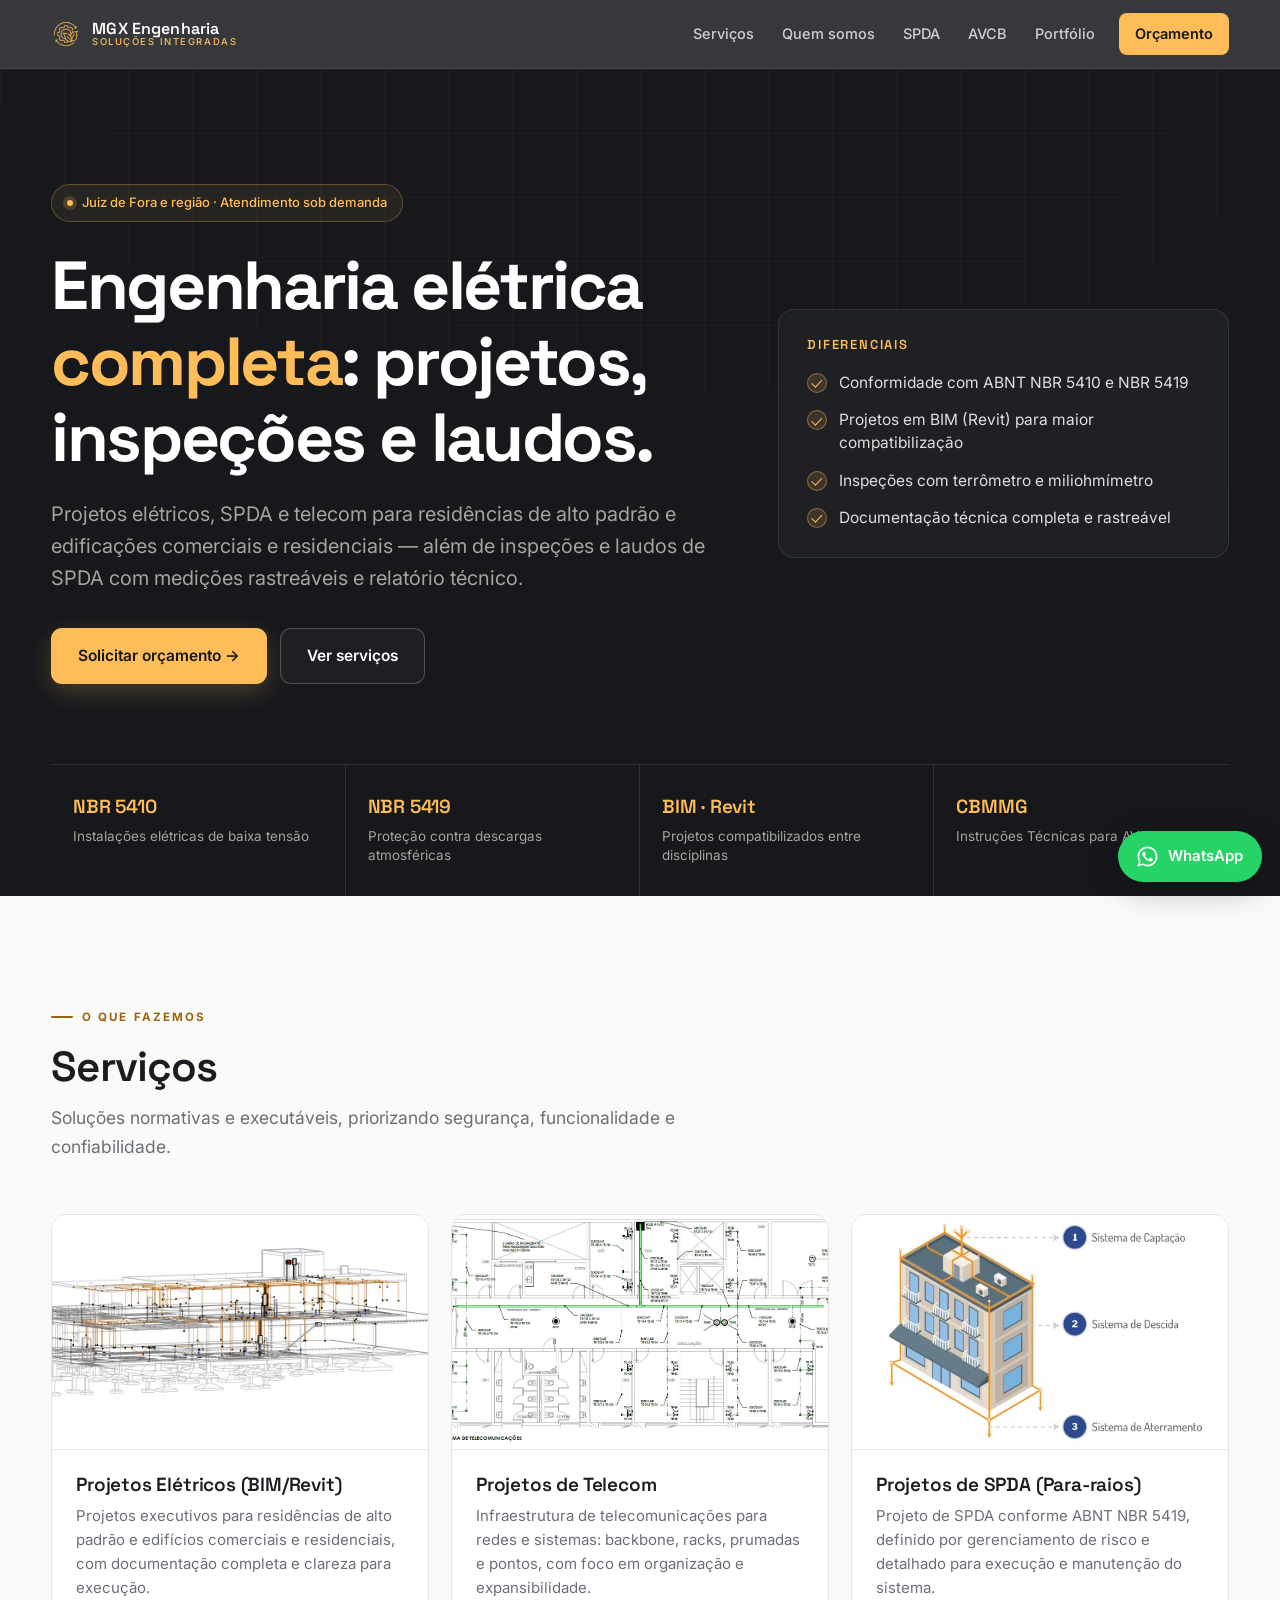
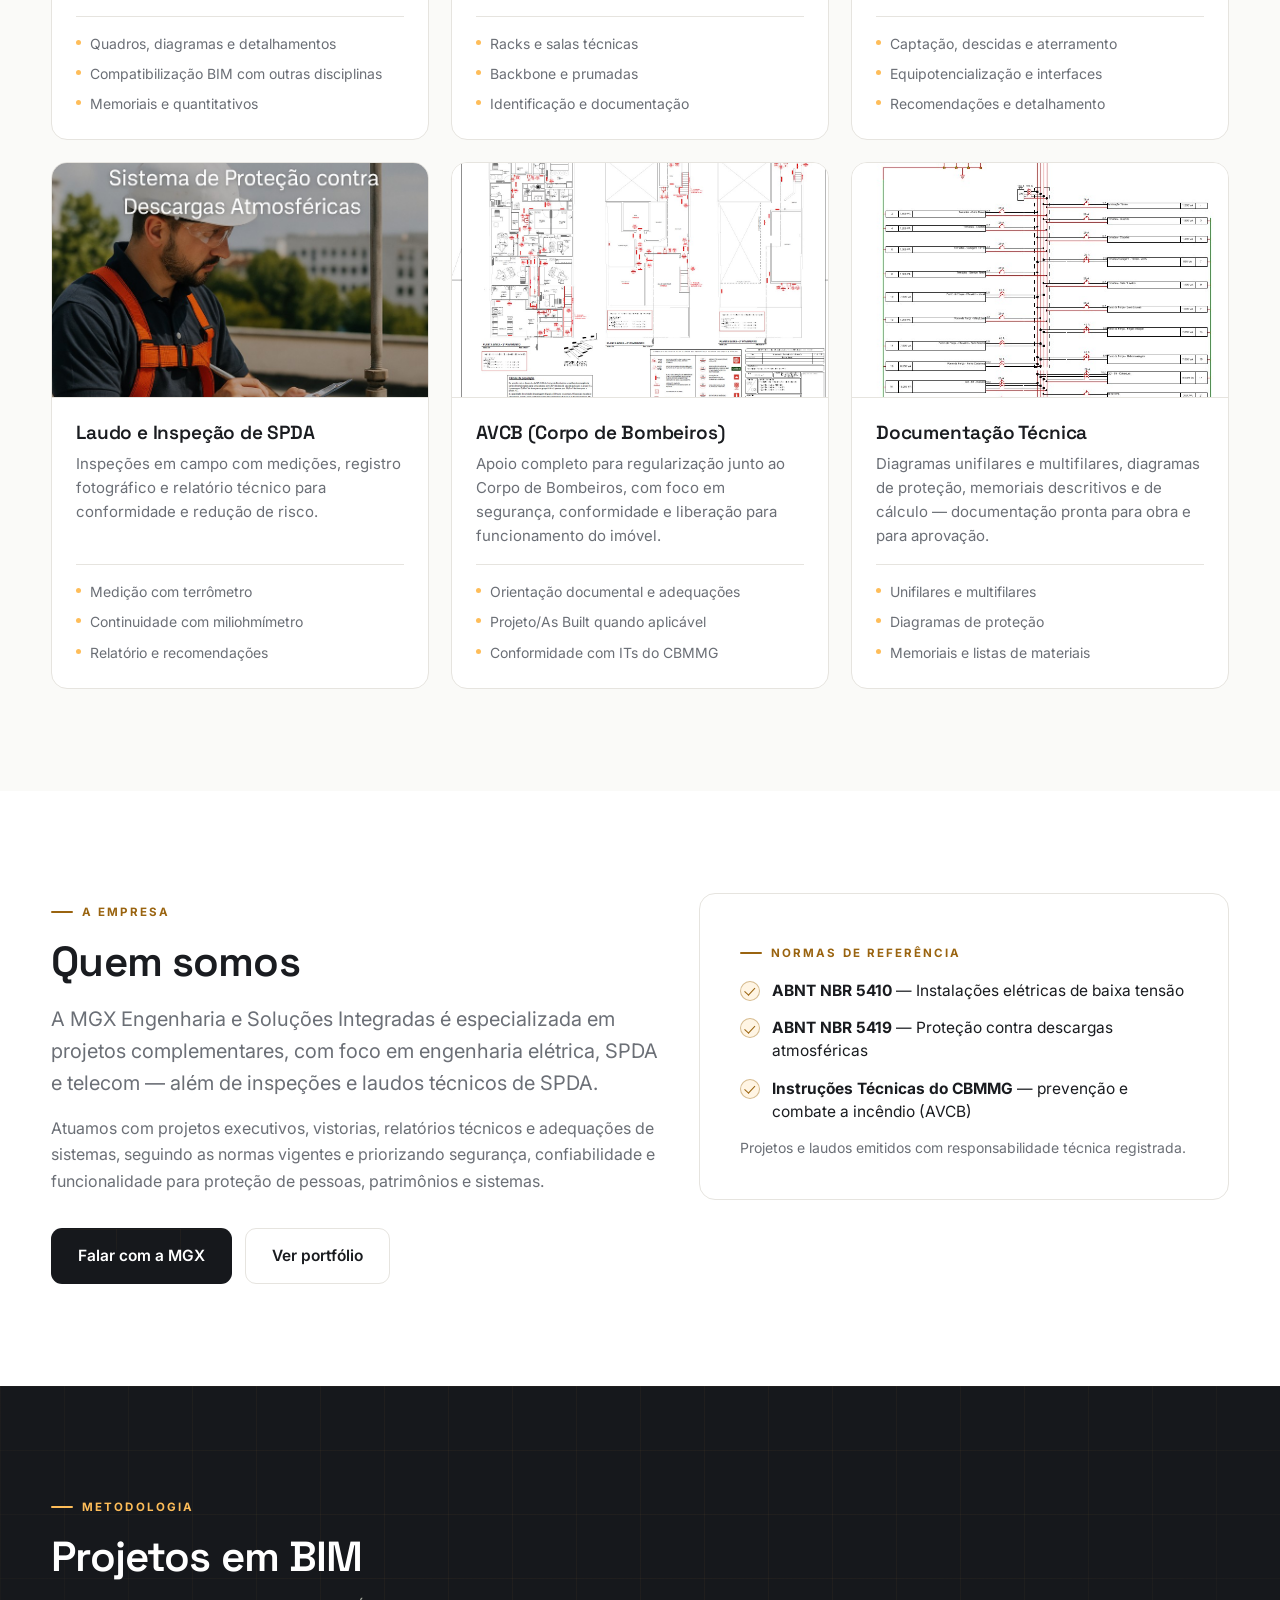
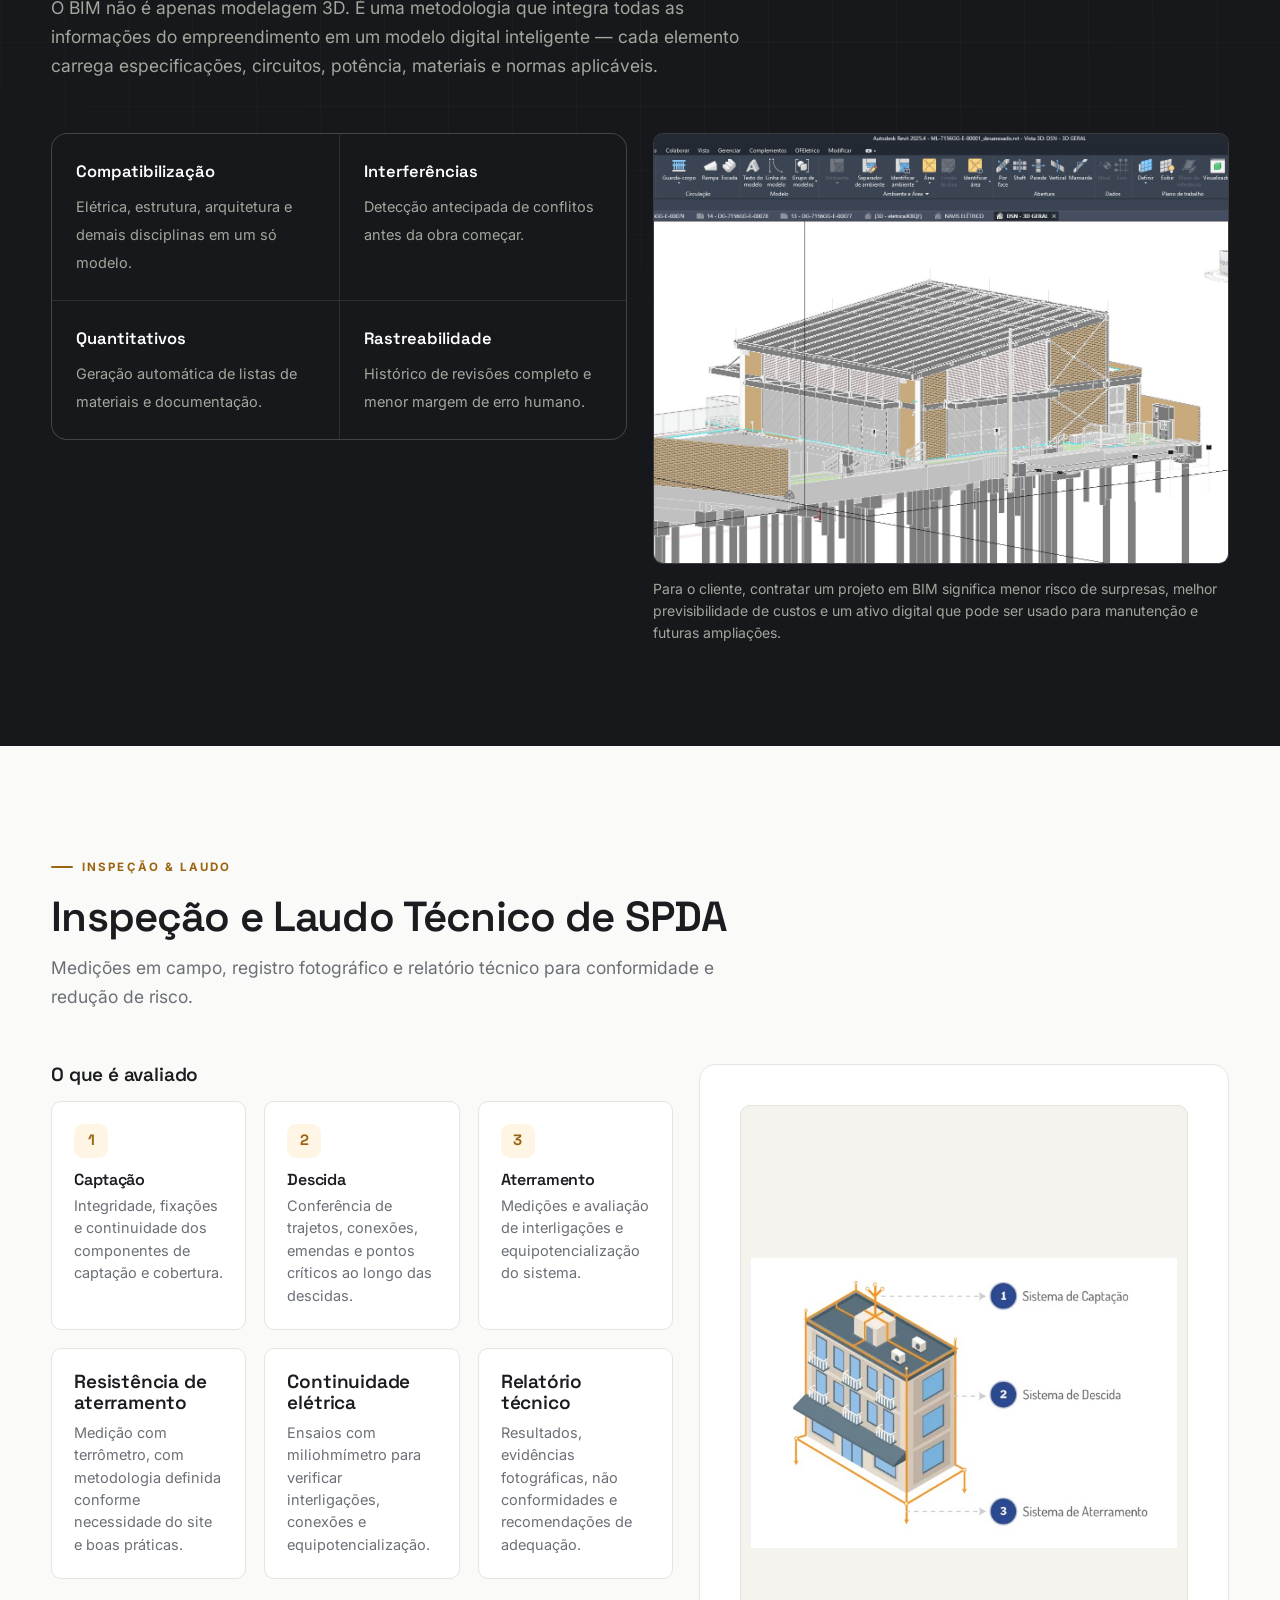
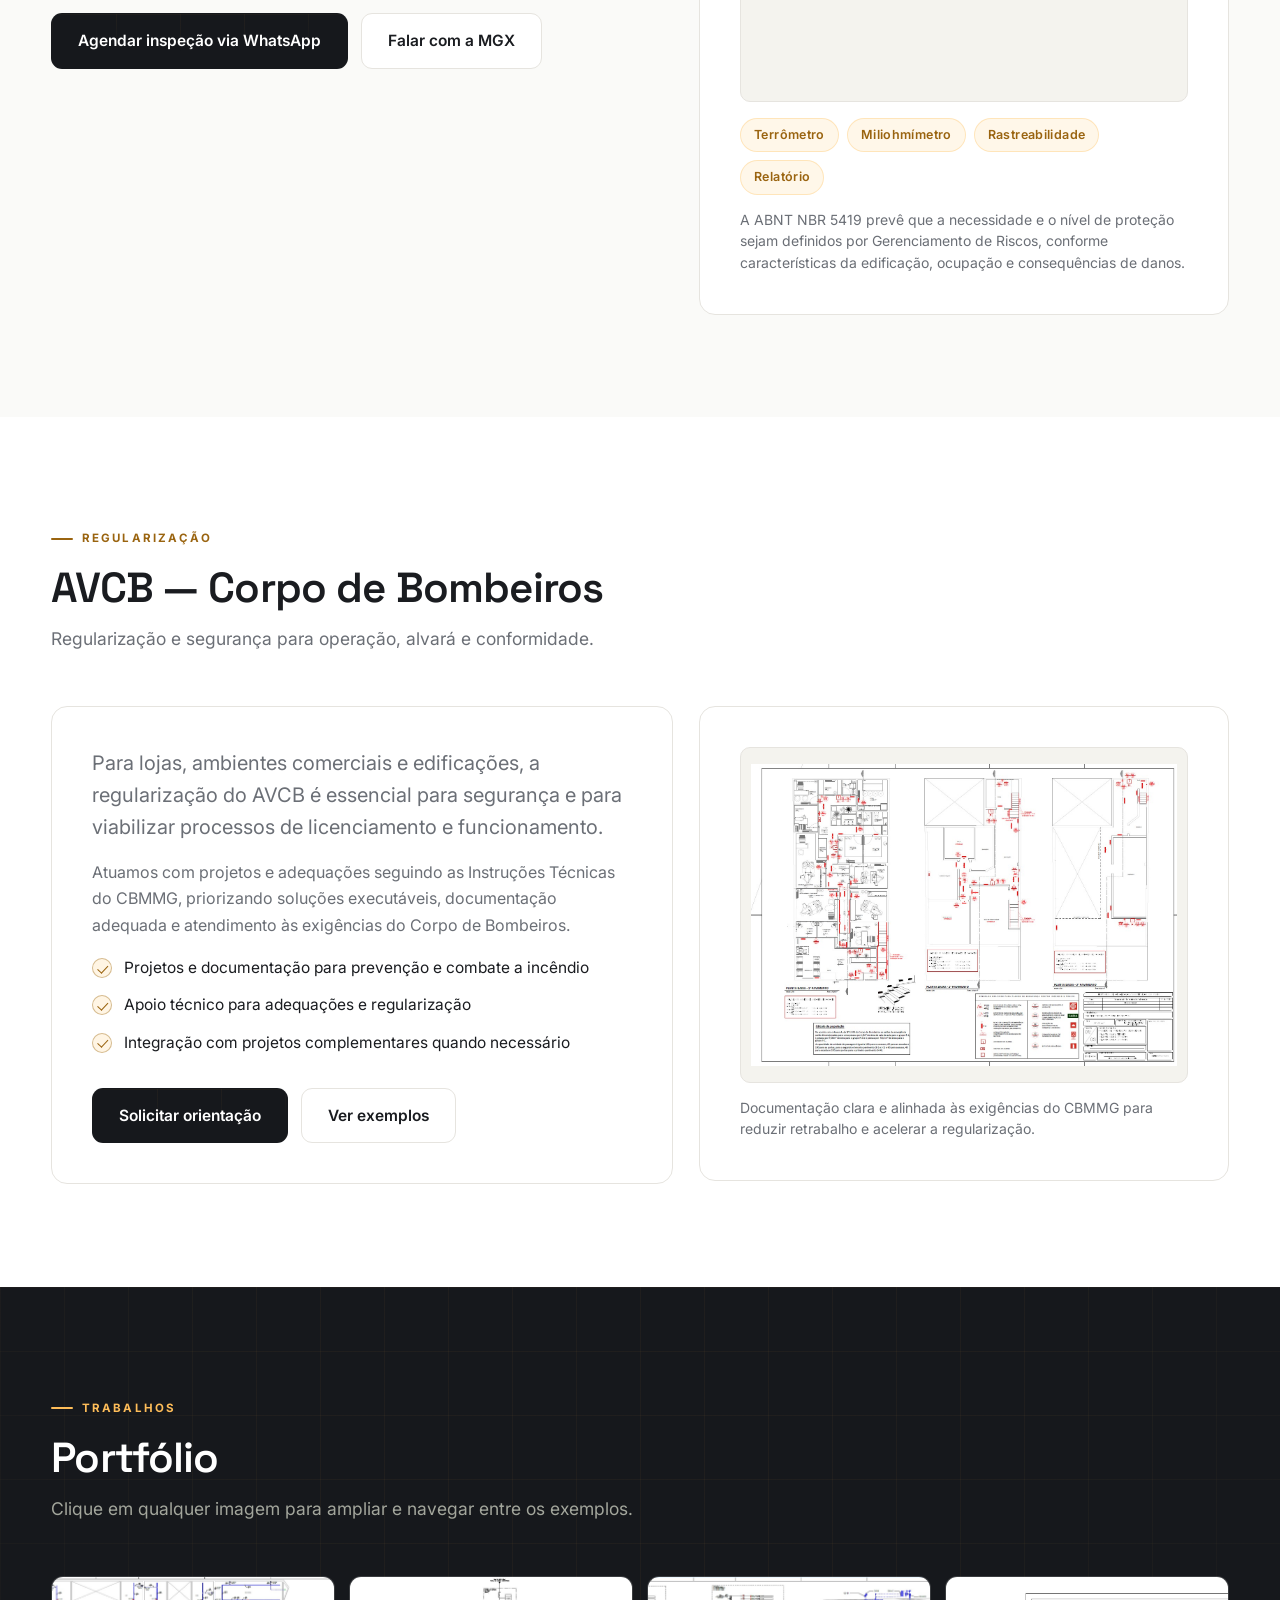
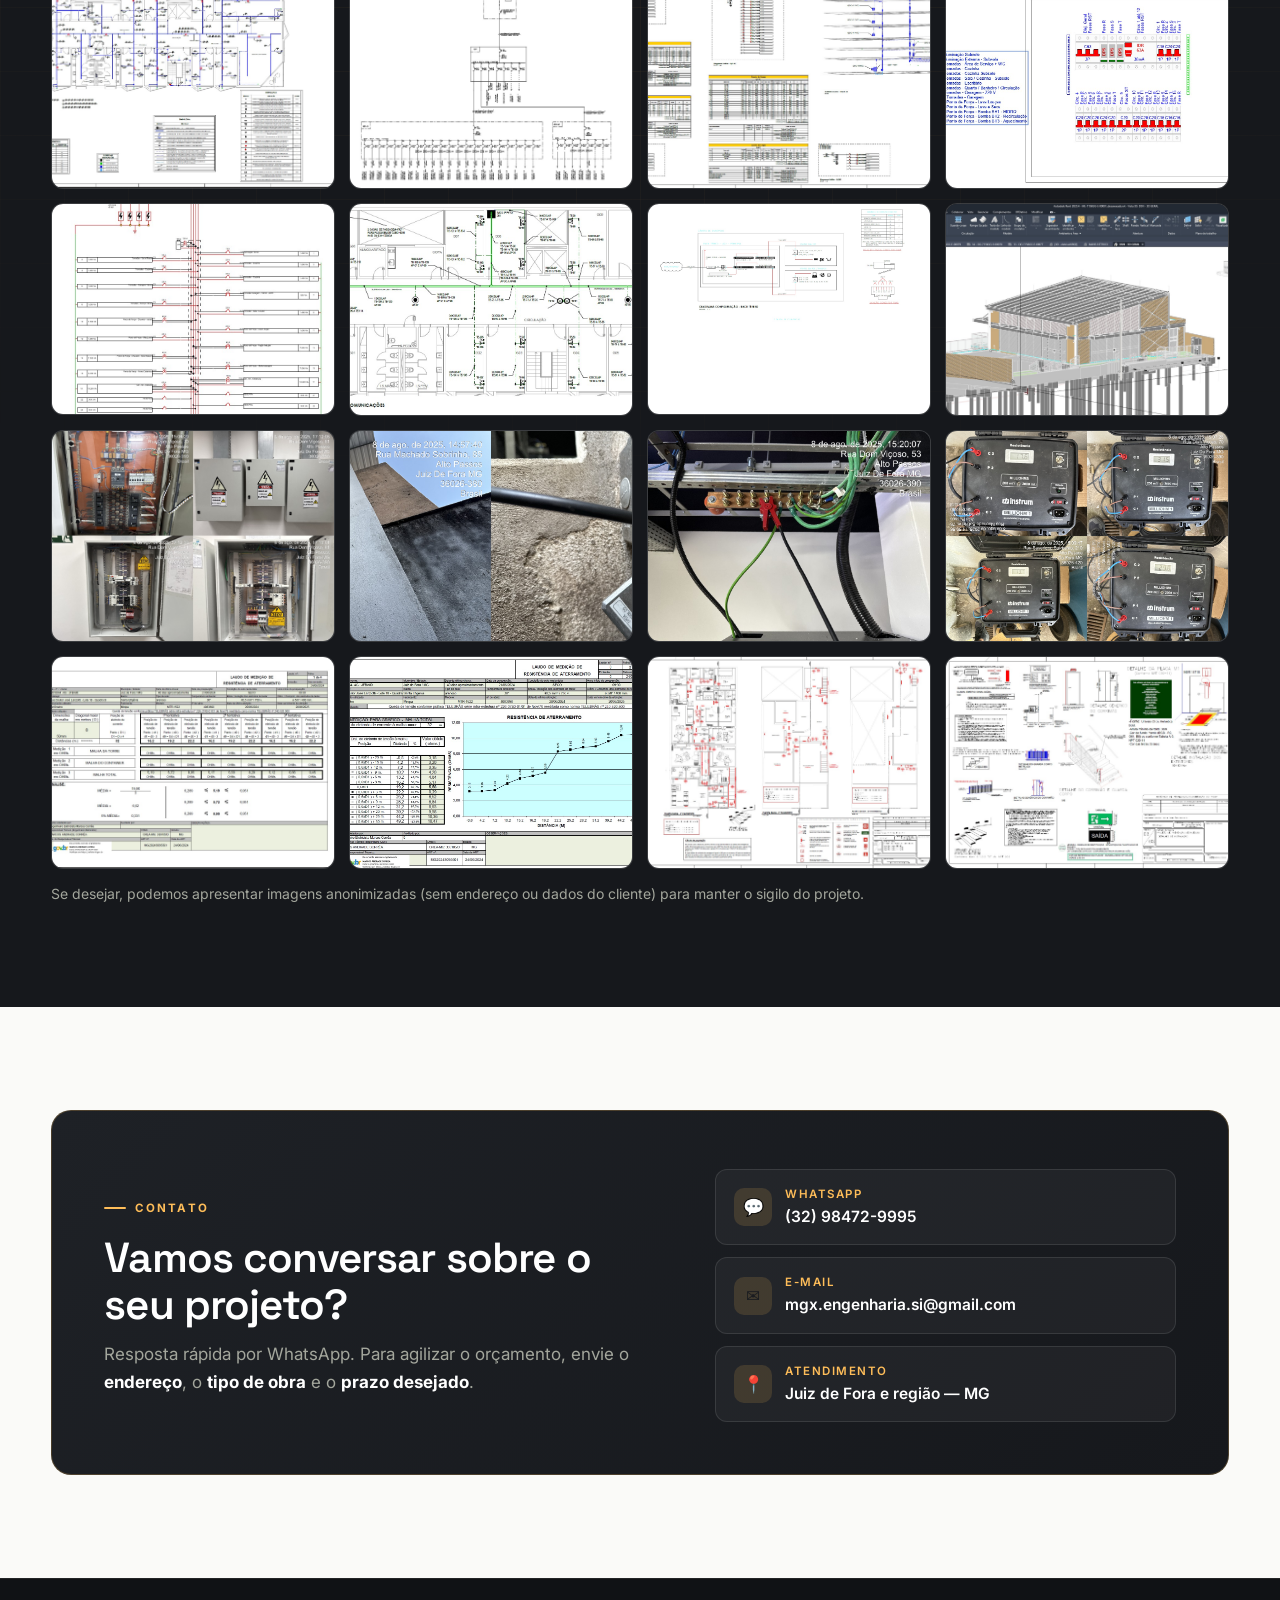
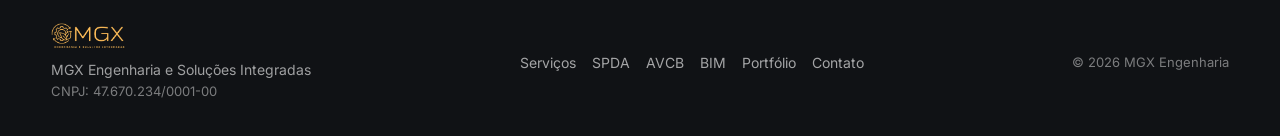
==== commit a167a979: "Redesenha o site com a identidade visual da MGX Layout híbrido: abertura e seções de destaque em gra" ====
--- a/index.html
+++ b/index.html
@@ -1,5 +1,4 @@
 <!DOCTYPE html>
-
 <html lang="pt-br">
 <head>
 <!-- Google tag (gtag.js) -->
@@ -13,821 +12,883 @@
 <meta charset="utf-8"/>
 <meta content="width=device-width, initial-scale=1.0" name="viewport"/>
 <title>MGX Engenharia | Projetos Elétricos, SPDA, Telecom e Inspeções</title>
+<meta name="description" content="MGX Engenharia e Soluções Integradas — projetos elétricos em BIM/Revit, SPDA, telecom, AVCB e laudos de inspeção de SPDA com medições rastreáveis. Juiz de Fora e região."/>
+<meta name="theme-color" content="#16181C"/>
+<link rel="canonical" href="https://mgxengenharia.com.br/"/>
+<link rel="icon" type="image/png" href="img/mgx-icone.png"/>
+<link rel="apple-touch-icon" href="img/mgx-icone.png"/>
+<meta property="og:type" content="website"/>
+<meta property="og:locale" content="pt_BR"/>
+<meta property="og:site_name" content="MGX Engenharia e Soluções Integradas"/>
+<meta property="og:title" content="MGX Engenharia | Projetos Elétricos, SPDA, Telecom e Inspeções"/>
+<meta property="og:description" content="Projetos elétricos em BIM/Revit, SPDA, telecom, AVCB e laudos de inspeção com medições rastreáveis. Juiz de Fora e região."/>
+<meta property="og:url" content="https://mgxengenharia.com.br/"/>
+<meta property="og:image" content="https://mgxengenharia.com.br/img/exemplo-projeto-eletrico-4-3d-casa.jpg"/>
+<meta name="twitter:card" content="summary_large_image"/>
 <link href="https://fonts.googleapis.com" rel="preconnect"/>
 <link crossorigin="" href="https://fonts.gstatic.com" rel="preconnect"/>
-<link href="https://fonts.googleapis.com/css2?family=Inter:wght@300;400;600;700&amp;family=Space+Grotesk:wght@400;600;700&amp;display=swap" rel="stylesheet"/>
+<link href="https://fonts.googleapis.com/css2?family=Inter:wght@300;400;500;600;700&amp;family=Space+Grotesk:wght@400;500;600;700&amp;display=swap" rel="stylesheet"/>
 <style>
-
-
   :root{
-    --bg:#ffffff;
-    --ink:#111827;
-    --muted:#6b7280;
-    --line:#e5e7eb;
-    --card:#ffffff;
-    --accent:#f2c200; /* amarelo técnico */
-    --accent-ink:#111827;
-    --shadow:0 10px 30px rgba(17,24,39,.08);
-    --radius:14px;
-  }
+    /* Identidade MGX — extraída da logo oficial */
+    --brand:#FEBD59;        /* amarelo âmbar MGX */
+    --brand-hi:#FFD28A;     /* âmbar claro (hover em fundo escuro) */
+    --brand-deep:#9A6410;   /* âmbar escuro (texto sobre fundo claro) */
+    --graphite:#545454;     /* cinza MGX */
+
+    --ink:#16181C;          /* fundo escuro */
+    --ink-2:#1E2126;        /* superfície escura elevada */
+    --ink-line:#2E3238;
+
+    --paper:#FAFAF8;        /* fundo claro */
+    --surface:#FFFFFF;
+    --line:#E6E4DF;
+    --text:#1A1C20;
+    --muted:#6B6F76;
+    --muted-dark:#A3A69C;
+
+    --radius:16px;
+    --radius-sm:10px;
+    --shadow:0 1px 2px rgba(22,24,28,.04), 0 12px 32px rgba(22,24,28,.07);
+    --shadow-lg:0 2px 4px rgba(22,24,28,.05), 0 24px 60px rgba(22,24,28,.12);
+    --maxw:1180px;
+  }
+
   *{box-sizing:border-box}
-  html{scroll-behavior:smooth}
+  html{scroll-behavior:smooth; -webkit-text-size-adjust:100%}
   body{
     margin:0;
-    font-family:'Inter', system-ui, -apple-system, Segoe UI, Roboto, Arial, sans-serif;
-    background:
-      linear-gradient(180deg, rgba(17,24,39,0.03) 0%, rgba(17,24,39,0.00) 260px),
-      var(--bg);
-    color:var(--ink);
-  }
-  /* grid sutil tipo prancha */
-  
-  .container{width:min(1120px, 92%); margin:0 auto;}
-
+    font-family:'Inter', system-ui, -apple-system, 'Segoe UI', Roboto, Arial, sans-serif;
+    background:var(--paper);
+    color:var(--text);
+    font-size:17px;
+    line-height:1.65;
+    -webkit-font-smoothing:antialiased;
+  }
+  img{max-width:100%; display:block}
+  a{color:inherit}
+
+  h1,h2,h3,h4{font-family:'Space Grotesk', 'Inter', sans-serif; line-height:1.12; letter-spacing:-.02em; margin:0}
+  h2{font-size:clamp(28px, 4vw, 42px); font-weight:600}
+  h3{font-size:19px; font-weight:600; letter-spacing:-.01em}
+
+  .container{width:min(var(--maxw), 92%); margin-inline:auto}
+
+  /* ---------- Topbar ---------- */
   .topbar{
-    position:sticky; top:0; z-index:50;
-    background:rgba(255,255,255,.78);
-    backdrop-filter: blur(10px);
-    border-bottom:1px solid rgba(229,231,235,.8);
-  }
-  .topbar-inner{
-    display:flex; align-items:center; justify-content:space-between;
-    padding:14px 0;
-    gap:14px;
-  }
-  .brand{
-    display:flex; align-items:center; gap:12px;
-    text-decoration:none; color:inherit;
-    min-width: 220px;
-  }
-  .brand img{height:64px; width:auto;}
-  .brand b{font-weight:700; letter-spacing:.2px;}
-  nav a{
-    text-decoration:none;
-    color:var(--muted);
-    font-weight:600;
-    font-size:14px;
-    padding:10px 10px;
-    border-radius:10px;
-  }
-  nav a:hover{color:var(--ink); background:rgba(17,24,39,.04);}
-  .nav{
-    display:flex; align-items:center; gap:4px; flex-wrap:wrap;
-    justify-content:flex-end;
-  }
-
-  .hero{padding:0;}
-  .hero-grid{display:grid; grid-template-columns:1.1fr .9fr; gap:20px;}
-
-  main.hero{
-    min-height: calc(100vh - 86px);
-    display:flex;
-    align-items:center;
-    padding: 72px 0 54px;
-  }
-  main.hero .hero-grid{align-items:center;}
-  .quicklinks{
-    margin-top:14px;
-    display:flex;
-    gap:14px;
-    flex-wrap:wrap;
-    color:var(--muted);
-    font-size:14px;
-  }
-  .quicklinks a{
-    color:var(--muted);
-    text-decoration:none;
-    border-bottom:1px dashed rgba(17,24,39,.25);
-  }
-  .quicklinks a:hover{color:var(--ink); border-bottom-color:rgba(17,24,39,.55);}
-
+    position:sticky; top:0; z-index:60;
+    background:rgba(22,24,28,.86);
+    backdrop-filter:blur(14px); -webkit-backdrop-filter:blur(14px);
+    border-bottom:1px solid rgba(255,255,255,.08);
+  }
+  .topbar-inner{display:flex; align-items:center; justify-content:space-between; gap:18px; padding:13px 0}
+  .brand{display:flex; align-items:center; gap:11px; text-decoration:none; flex-shrink:0}
+  .brand img{height:30px; width:auto}
+  .brand-txt{display:flex; flex-direction:column; line-height:1.05}
+  .brand-txt b{font-family:'Space Grotesk',sans-serif; font-size:16px; font-weight:600; color:#fff; letter-spacing:.01em}
+  .brand-txt span{font-size:9.5px; letter-spacing:.16em; text-transform:uppercase; color:var(--brand); font-weight:500}
+
+  .nav{display:flex; align-items:center; gap:4px}
+  .nav a{
+    text-decoration:none; color:rgba(255,255,255,.76); font-size:14.5px; font-weight:500;
+    padding:8px 12px; border-radius:8px; transition:color .18s, background .18s;
+  }
+  .nav a:hover{color:#fff; background:rgba(255,255,255,.07)}
+  .nav .nav-cta{
+    background:var(--brand); color:var(--ink); font-weight:600; margin-left:8px; padding:9px 16px;
+  }
+  .nav .nav-cta:hover{background:var(--brand-hi); color:var(--ink)}
+
+  .menu-toggle{
+    display:none; background:transparent; border:1px solid rgba(255,255,255,.2); border-radius:9px;
+    width:42px; height:38px; cursor:pointer; padding:0; position:relative;
+  }
+  .menu-toggle span{
+    display:block; width:18px; height:1.8px; background:#fff; border-radius:2px;
+    margin:3.4px auto; transition:transform .25s, opacity .2s;
+  }
+  .menu-toggle.open span:nth-child(1){transform:translateY(5.2px) rotate(45deg)}
+  .menu-toggle.open span:nth-child(2){opacity:0}
+  .menu-toggle.open span:nth-child(3){transform:translateY(-5.2px) rotate(-45deg)}
+
+  .nav-mobile{
+    display:none; flex-direction:column; gap:2px; padding:0 0 14px;
+    border-top:1px solid rgba(255,255,255,.08);
+  }
+  .nav-mobile.open{display:flex}
+  .nav-mobile a{
+    text-decoration:none; color:rgba(255,255,255,.82); padding:13px 4px; font-size:16px; font-weight:500;
+    border-bottom:1px solid rgba(255,255,255,.06);
+  }
+  .nav-mobile a.mob-cta{
+    background:var(--brand); color:var(--ink); font-weight:600; text-align:center;
+    border-radius:10px; margin-top:12px; border:0;
+  }
+
+  /* ---------- Blocos escuros / claros ---------- */
+  .dark{
+    background:var(--ink); color:#EDEDEA; position:relative; overflow:hidden;
+  }
+  /* grade sutil de prancha técnica */
+  .dark::before{
+    content:""; position:absolute; inset:0; pointer-events:none;
+    background-image:
+      linear-gradient(rgba(254,189,89,.045) 1px, transparent 1px),
+      linear-gradient(90deg, rgba(254,189,89,.045) 1px, transparent 1px);
+    background-size:64px 64px;
+    mask-image:radial-gradient(ellipse 90% 70% at 50% 0%, #000 35%, transparent 100%);
+    -webkit-mask-image:radial-gradient(ellipse 90% 70% at 50% 0%, #000 35%, transparent 100%);
+  }
+  .dark > *{position:relative; z-index:1}
+  .dark h1,.dark h2,.dark h3,.dark h4{color:#fff}
+  .dark p{color:var(--muted-dark)}
+
+  .section{padding:clamp(56px, 8vw, 104px) 0; scroll-margin-top:72px}
+  .section.paper{background:var(--paper)}
+  .section.white{background:var(--surface)}
+
+  /* ---------- Cabeçalho de seção ---------- */
+  .eyebrow{
+    display:inline-flex; align-items:center; gap:9px;
+    font-size:11.5px; font-weight:700; letter-spacing:.18em; text-transform:uppercase;
+    color:var(--brand-deep); margin-bottom:16px;
+  }
+  .dark .eyebrow{color:var(--brand)}
+  .eyebrow::before{content:""; width:22px; height:2px; background:currentColor; border-radius:2px}
+
+  .section-title{max-width:720px; margin-bottom:clamp(32px, 5vw, 52px)}
+  .section-title p{margin:14px 0 0; color:var(--muted); font-size:17.5px}
+  .dark .section-title p{color:var(--muted-dark)}
+
+  /* ---------- HERO ---------- */
+  .hero{padding:clamp(64px, 9vw, 116px) 0 0; scroll-margin-top:72px}
+  .hero-grid{display:grid; grid-template-columns:1.25fr .85fr; gap:clamp(32px,5vw,64px); align-items:center}
+  .kicker{
+    display:inline-flex; align-items:center; gap:9px;
+    font-size:13px; font-weight:500; color:var(--brand);
+    border:1px solid rgba(254,189,89,.28); background:rgba(254,189,89,.07);
+    padding:7px 15px; border-radius:100px; margin-bottom:26px;
+  }
+  .kicker .dot{width:6px; height:6px; border-radius:50%; background:var(--brand); box-shadow:0 0 0 4px rgba(254,189,89,.18)}
+  .hero h1{
+    font-size:clamp(36px, 6.2vw, 68px); font-weight:700; letter-spacing:-.035em; color:#fff;
+  }
+  .hero h1 em{font-style:normal; color:var(--brand); position:relative; white-space:nowrap}
+  .lead{font-size:clamp(17px, 2vw, 20px); color:var(--muted-dark); margin:22px 0 0; max-width:60ch; line-height:1.6}
+
+  .cta-row{display:flex; flex-wrap:wrap; gap:13px; margin-top:34px}
+  .btn{
+    display:inline-flex; align-items:center; justify-content:center; gap:9px;
+    padding:14px 26px; border-radius:11px; text-decoration:none; font-weight:600; font-size:15.5px;
+    border:1px solid transparent; cursor:pointer; transition:transform .16s, background .18s, border-color .18s, box-shadow .18s;
+    font-family:'Inter',sans-serif;
+  }
+  .btn.primary{background:var(--brand); color:var(--ink); box-shadow:0 8px 24px rgba(254,189,89,.22)}
+  .btn.primary:hover{background:var(--brand-hi); transform:translateY(-2px); box-shadow:0 12px 30px rgba(254,189,89,.3)}
+  .btn.ghost{border-color:rgba(255,255,255,.22); color:#fff; background:rgba(255,255,255,.03)}
+  .btn.ghost:hover{border-color:var(--brand); color:var(--brand); transform:translateY(-2px)}
+  .btn.dark{background:var(--ink); color:#fff}
+  .btn.dark:hover{background:#000; transform:translateY(-2px)}
+  .btn.outline{border-color:var(--line); background:var(--surface); color:var(--text)}
+  .btn.outline:hover{border-color:var(--graphite); transform:translateY(-2px)}
+
+  /* painel lateral do hero */
+  .hero-card{
+    background:rgba(255,255,255,.035); border:1px solid rgba(255,255,255,.1);
+    border-radius:var(--radius); padding:28px; backdrop-filter:blur(6px);
+  }
+  .hero-card h3{font-size:13px; letter-spacing:.14em; text-transform:uppercase; color:var(--brand); font-weight:600; margin-bottom:18px}
+  .bullets{list-style:none; padding:0; margin:0; display:grid; gap:14px}
+  .bullets li{display:flex; gap:12px; align-items:flex-start; font-size:15.5px; line-height:1.5; color:rgba(255,255,255,.86)}
+  .check{
+    flex-shrink:0; width:20px; height:20px; border-radius:50%; margin-top:2px;
+    background:rgba(254,189,89,.14); border:1px solid rgba(254,189,89,.4); position:relative;
+  }
+  .check::after{
+    content:""; position:absolute; left:6.4px; top:3.4px; width:4.5px; height:8.5px;
+    border:solid var(--brand); border-width:0 1.8px 1.8px 0; transform:rotate(43deg);
+  }
+
+  /* faixa de credenciais */
+  .credbar{
+    margin-top:clamp(48px,7vw,80px); border-top:1px solid rgba(255,255,255,.1);
+    display:grid; grid-template-columns:repeat(4,1fr);
+  }
+  .cred{padding:26px 22px 30px; border-right:1px solid rgba(255,255,255,.1)}
+  .cred:last-child{border-right:0}
+  .cred b{
+    display:block; font-family:'Space Grotesk',sans-serif; font-size:19px; font-weight:600;
+    color:var(--brand); letter-spacing:-.01em; margin-bottom:5px;
+  }
+  .cred span{font-size:13.5px; color:var(--muted-dark); line-height:1.45; display:block}
+
+  /* ---------- Cards de serviço ---------- */
+  .services{display:grid; grid-template-columns:repeat(3,1fr); gap:22px}
+  .svc{
+    background:var(--surface); border:1px solid var(--line); border-radius:var(--radius);
+    overflow:hidden; display:flex; flex-direction:column;
+    transition:transform .22s, box-shadow .22s, border-color .22s;
+  }
+  .svc:hover{transform:translateY(-5px); box-shadow:var(--shadow-lg); border-color:rgba(254,189,89,.55)}
+  .svc-media{aspect-ratio:16/10; overflow:hidden; background:#F0EEE9; border-bottom:1px solid var(--line)}
+  .svc-media img{width:100%; height:100%; object-fit:cover; transition:transform .5s ease}
+  .svc:hover .svc-media img{transform:scale(1.045)}
+  .svc-body{padding:24px; display:flex; flex-direction:column; flex:1}
+  .svc-body h3{margin-bottom:9px}
+  .svc-body > p{margin:0 0 16px; color:var(--muted); font-size:15px; line-height:1.6}
+  .svc-body ul{list-style:none; padding:0; margin:auto 0 0; display:grid; gap:7px; border-top:1px solid var(--line); padding-top:15px}
+  .svc-body li{font-size:14px; color:var(--muted); display:flex; gap:9px; align-items:flex-start}
+  .svc-body li::before{content:""; flex-shrink:0; width:5px; height:5px; border-radius:50%; background:var(--brand); margin-top:8px}
+
+  /* ---------- Painéis genéricos ---------- */
   .panel{
-    background:var(--card);
-    border:1px solid var(--line);
-    border-radius:var(--radius);
-    box-shadow:var(--shadow);
-    padding:26px;
-  }
-  .kicker{
+    background:var(--surface); border:1px solid var(--line);
+    border-radius:var(--radius); padding:clamp(24px,3.5vw,40px);
+  }
+  .dark .panel{background:rgba(255,255,255,.04); border-color:rgba(255,255,255,.1)}
+  .split{display:grid; grid-template-columns:1.08fr .92fr; gap:26px; align-items:start}
+  .split.even{grid-template-columns:1fr 1fr}
+
+  .bullets.on-light li{color:var(--text)}
+  .bullets.on-light .check{background:rgba(254,189,89,.16); border-color:rgba(154,100,16,.4)}
+  .bullets.on-light .check::after{border-color:var(--brand-deep)}
+
+  .note{font-size:14px; color:var(--muted); margin:14px 0 0; line-height:1.55}
+  .dark .note{color:var(--muted-dark)}
+
+  /* ---------- Etapas numeradas ---------- */
+  .steps{display:grid; grid-template-columns:repeat(3,1fr); gap:18px}
+  .step{background:var(--surface); border:1px solid var(--line); border-radius:var(--radius-sm); padding:22px}
+  .dark .step{background:rgba(255,255,255,.04); border-color:rgba(255,255,255,.1)}
+  .num{
+    width:34px; height:34px; border-radius:9px; display:grid; place-items:center;
+    background:rgba(254,189,89,.16); color:var(--brand-deep);
+    font-family:'Space Grotesk',sans-serif; font-weight:700; font-size:15px; margin-bottom:13px;
+  }
+  .dark .num{background:rgba(254,189,89,.14); color:var(--brand)}
+  .step h4{font-size:16px; font-weight:600; margin:0 0 6px}
+  .step p{margin:0; font-size:14.5px; color:var(--muted); line-height:1.55}
+  .dark .step p{color:var(--muted-dark)}
+
+  /* ---------- Cards simples ---------- */
+  .cards{display:grid; grid-template-columns:repeat(3,1fr); gap:18px}
+  .card{
+    background:var(--surface); border:1px solid var(--line); border-radius:var(--radius-sm); padding:22px;
+    transition:border-color .2s, transform .2s;
+  }
+  .card:hover{border-color:rgba(254,189,89,.55); transform:translateY(-3px)}
+  .dark .card{background:rgba(255,255,255,.04); border-color:rgba(255,255,255,.1)}
+  .card h3{margin-bottom:8px}
+  .card p{margin:0; font-size:14.5px; color:var(--muted); line-height:1.55}
+  .dark .card p{color:var(--muted-dark)}
+
+  /* BIM: grade de benefícios sobre escuro */
+  .benefits{display:grid; grid-template-columns:repeat(2,1fr); gap:1px; background:rgba(255,255,255,.1); border:1px solid rgba(255,255,255,.1); border-radius:var(--radius); overflow:hidden}
+  .benefit{background:var(--ink); padding:24px}
+  .benefit b{display:block; font-family:'Space Grotesk',sans-serif; font-size:16.5px; font-weight:600; color:#fff; margin-bottom:7px}
+  .benefit span{font-size:14.5px; color:var(--muted-dark); line-height:1.55}
+
+  /* pílulas */
+  .meta{display:flex; flex-wrap:wrap; gap:8px; margin-top:16px}
+  .pill{
+    font-size:12.5px; font-weight:600; letter-spacing:.03em; padding:6px 13px; border-radius:100px;
+    background:rgba(254,189,89,.13); color:var(--brand-deep); border:1px solid rgba(254,189,89,.32);
+  }
+  .dark .pill{color:var(--brand); background:rgba(254,189,89,.1)}
+
+  .figure{border-radius:var(--radius-sm); overflow:hidden; border:1px solid var(--line); background:#F0EEE9}
+  .dark .figure{border-color:rgba(255,255,255,.12); background:rgba(255,255,255,.04)}
+  .figure img{width:100%; height:100%; object-fit:cover; cursor:zoom-in; transition:transform .45s}
+  .figure:hover img{transform:scale(1.03)}
+  /* Diagramas e documentos precisam aparecer inteiros — cortar esconde legendas. */
+  .figure.fit{background:#F4F2ED}
+  .figure.fit img{object-fit:contain; padding:10px}
+  .dark .figure.fit{background:rgba(255,255,255,.05)}
+
+  /* ---------- Portfólio ---------- */
+  .gallery{display:grid; grid-template-columns:repeat(4,1fr); gap:14px}
+  .thumb{
+    padding:0; border:1px solid rgba(255,255,255,.12); background:rgba(255,255,255,.04);
+    border-radius:12px; overflow:hidden; cursor:zoom-in; aspect-ratio:4/3;
+    transition:transform .22s, border-color .22s; position:relative;
+  }
+  .thumb:hover{transform:translateY(-4px); border-color:var(--brand)}
+  .thumb img{width:100%; height:100%; object-fit:cover; transition:transform .45s}
+  .thumb:hover img{transform:scale(1.06)}
+  .thumb::after{
+    content:"⤢"; position:absolute; right:9px; bottom:7px; width:26px; height:26px;
+    display:grid; place-items:center; border-radius:7px; font-size:13px;
+    background:rgba(22,24,28,.72); color:var(--brand); opacity:0; transition:opacity .2s;
+  }
+  .thumb:hover::after{opacity:1}
+
+  /* ---------- Contato ---------- */
+  .contact-wrap{
+    display:grid; grid-template-columns:1.1fr .9fr; gap:clamp(24px,4vw,48px); align-items:center;
+    background:linear-gradient(135deg, var(--ink-2) 0%, var(--ink) 100%);
+    border:1px solid rgba(254,189,89,.22); border-radius:20px;
+    padding:clamp(28px,4.5vw,52px);
+  }
+  .contact-wrap h2{margin-bottom:12px}
+  .contact-list{display:grid; gap:12px; margin-top:6px}
+  .contact-item{
+    display:flex; align-items:center; gap:13px; padding:15px 18px;
+    background:rgba(255,255,255,.045); border:1px solid rgba(255,255,255,.1); border-radius:12px;
+    text-decoration:none; transition:border-color .2s, background .2s, transform .2s;
+  }
+  .contact-item:hover{border-color:var(--brand); background:rgba(254,189,89,.07); transform:translateX(3px)}
+  .ci-ico{
+    flex-shrink:0; width:38px; height:38px; border-radius:10px; display:grid; place-items:center;
+    background:rgba(254,189,89,.14); font-size:17px;
+  }
+  .ci-txt{display:flex; flex-direction:column; min-width:0}
+  .ci-txt small{font-size:11.5px; letter-spacing:.13em; text-transform:uppercase; color:var(--brand); font-weight:600}
+  .ci-txt b{font-size:15.5px; color:#fff; font-weight:600; overflow-wrap:anywhere}
+
+  /* ---------- Rodapé ---------- */
+  footer{background:#101215; color:rgba(255,255,255,.6); padding:44px 0 34px; border-top:1px solid rgba(255,255,255,.08)}
+  .foot{display:flex; flex-wrap:wrap; gap:18px; justify-content:space-between; align-items:center; font-size:14px}
+  .foot img{height:26px; width:auto; margin-bottom:9px}
+  .foot-links{display:flex; flex-wrap:wrap; gap:16px}
+  .foot-links a{color:rgba(255,255,255,.62); text-decoration:none; transition:color .18s}
+  .foot-links a:hover{color:var(--brand)}
+
+  /* ---------- Botão flutuante WhatsApp ---------- */
+  .wa-float{
+    position:fixed; right:18px; bottom:18px; z-index:70;
     display:inline-flex; align-items:center; gap:10px;
-    font-size:13px; color:var(--muted); font-weight:600;
-  }
-  .kicker .dot{width:8px; height:8px; border-radius:999px; background:var(--accent);}
-  h1{margin:12px 0 12px; font-size:40px; line-height:1.08; letter-spacing:-.5px;}
-  .lead{margin:0 0 18px; color:var(--muted); font-size:16px; line-height:1.65;}
-  .tags{display:flex; flex-wrap:wrap; gap:8px; margin:14px 0 18px;}
-  .tag{
-    font-size:12px; color:var(--muted);
-    border:1px solid var(--line);
-    padding:7px 10px;
-    border-radius:999px;
-    background:#fff;
-  }
-  .cta-row{display:flex; flex-wrap:wrap; gap:10px; margin-top:10px;}
-  .btn{
-    display:inline-flex; align-items:center; justify-content:center; gap:10px;
-    padding:12px 16px;
-    border-radius:12px;
-    font-weight:700;
-    font-size:14px;
-    text-decoration:none;
-    border:1px solid var(--line);
-    color:var(--ink);
-    background:#fff;
-  }
-  .btn.primary{background:var(--accent); border-color:transparent;}
-  .btn:hover{transform:translateY(-1px);}
-  .btn:active{transform:translateY(0px);}
-
-  .mini-grid{display:grid; grid-template-columns:repeat(2,1fr); gap:12px; margin-top:14px;}
-  .mini{
-    border:1px solid var(--line);
-    border-radius:14px;
-    padding:14px;
-    background:#fff;
-  }
-  .mini b{display:block; margin-bottom:6px;}
-  .mini p{margin:0; color:var(--muted); font-size:13px; line-height:1.55;}
-
-  .side h3{margin:0 0 10px; font-size:16px;}
-  .side p{margin:0; color:var(--muted); font-size:13.5px; line-height:1.65;}
-  .side .divider{height:1px; background:var(--line); margin:16px 0;}
-  .bullets{margin:12px 0 0; padding:0; list-style:none;}
-  .bullets li{display:flex; gap:10px; margin:10px 0; color:var(--muted); font-size:13.5px;}
-  .check{width:18px; height:18px; border-radius:6px; background:rgba(242,194,0,.25); border:1px solid rgba(242,194,0,.55);}
-
-  .section{padding:46px 0;}
-  .section-title{display:flex; align-items:flex-end; justify-content:space-between; gap:14px; margin-bottom:18px;}
-  .section-title h2{margin:0; font-size:26px; letter-spacing:-.2px;}
-  .section-title p{margin:0; color:var(--muted); font-size:13.5px; line-height:1.5;}
-
-  .cards{display:grid; grid-template-columns:repeat(3, 1fr); gap:14px;}
-  .card{
-    background:#fff;
-    border:1px solid var(--line);
-    border-radius:var(--radius);
-    padding:18px;
-  }
-  .card h3{margin:0 0 8px; font-size:16px;}
-  .card p{margin:0; color:var(--muted); font-size:13.5px; line-height:1.65;}
-  .card .meta{margin-top:10px; font-size:12px; color:var(--muted);}
-
-  .split{display:grid; grid-template-columns:1fr 1fr; gap:16px;}
-  .note{margin-top:10px; color:var(--muted); font-size:12.5px;}
-
-  /* Portfolio gallery */
-  .gallery{display:grid; grid-template-columns:repeat(4, 1fr); gap:12px;}
-  .thumb{
-    border:1px solid var(--line);
-    border-radius:14px;
-    padding:0;
-    background:#fff;
-    overflow:hidden;
-    cursor:pointer;
-  }
-  .thumb img{
-    width:100%;
-    height:180px;
-    object-fit:cover;
-    display:block;
-    transition:transform .25s ease;
-  }
-  .thumb:hover img{transform:scale(1.03);}
-
-  /* Lightbox */
+    background:#25D366; color:#fff; text-decoration:none; font-weight:600; font-size:15px;
+    padding:13px 19px; border-radius:100px; box-shadow:0 10px 30px rgba(0,0,0,.26);
+    transition:transform .18s, box-shadow .18s;
+  }
+  .wa-float:hover{transform:translateY(-3px); box-shadow:0 16px 38px rgba(0,0,0,.32)}
+  .wa-float svg{width:21px; height:21px; fill:currentColor; flex-shrink:0}
+
+  /* ---------- Lightbox ---------- */
   .lightbox{
-    position:fixed; inset:0;
-    background:rgba(0,0,0,.78);
-    display:none;
-    align-items:center; justify-content:center;
-    padding:18px;
-    z-index:1000;
-  }
-  .lightbox.open{display:flex;}
-  .lb-card{
-    width:min(980px, 96%);
-    background:#0b0f19;
-    border:1px solid rgba(255,255,255,.10);
-    border-radius:18px;
-    overflow:hidden;
-    box-shadow:0 30px 80px rgba(0,0,0,.35);
-    position:relative;
-  }
-  .lb-top{
-    display:flex; align-items:center; justify-content:space-between;
-    padding:12px 14px;
-    color:rgba(255,255,255,.8);
-    font-size:13px;
-    background:rgba(255,255,255,.04);
-  }
+    position:fixed; inset:0; z-index:100; display:none;
+    background:rgba(10,11,13,.94); padding:22px; backdrop-filter:blur(4px);
+  }
+  .lightbox.open{display:grid; place-items:center}
+  .lb-card{width:min(1100px,100%); max-height:100%; display:flex; flex-direction:column; gap:12px}
+  .lb-top{display:flex; justify-content:space-between; align-items:center; gap:14px; color:rgba(255,255,255,.8); font-size:13.5px}
   .lb-close{
-    border:1px solid rgba(255,255,255,.18);
-    background:transparent;
-    color:#fff;
-    border-radius:12px;
-    padding:8px 10px;
-    cursor:pointer;
-    font-weight:700;
-  }
-  .lb-imgwrap{background:#000; display:flex; align-items:center; justify-content:center;}
-  .lb-imgwrap img{max-width:100%; max-height:72vh; display:block;}
-  .lb-controls{
-    position:absolute;
-    inset:0;
-    display:flex;
-    align-items:center;
-    justify-content:space-between;
-    pointer-events:none;
-  }
+    background:rgba(255,255,255,.1); border:1px solid rgba(255,255,255,.2); color:#fff;
+    padding:8px 15px; border-radius:9px; cursor:pointer; font-size:13.5px; font-weight:500;
+  }
+  .lb-close:hover{background:var(--brand); color:var(--ink); border-color:var(--brand)}
+  .lb-imgwrap{
+    flex:1; min-height:0; display:grid; place-items:center;
+    background:rgba(255,255,255,.04); border:1px solid rgba(255,255,255,.12); border-radius:14px; overflow:hidden;
+  }
+  .lb-imgwrap img{max-width:100%; max-height:76vh; object-fit:contain}
+  .lb-controls{display:flex; justify-content:center; gap:12px}
   .lb-btn{
-    pointer-events:auto;
-    margin:0 10px;
-    width:44px; height:44px;
-    border-radius:999px;
-    border:1px solid rgba(255,255,255,.18);
-    background:rgba(0,0,0,.35);
-    color:#fff;
-    cursor:pointer;
-    font-size:20px;
-    display:flex; align-items:center; justify-content:center;
-  }
-  .lb-btn:hover{background:rgba(0,0,0,.55);}
-
-  .contact-box{
-    display:flex; gap:10px; flex-wrap:wrap; align-items:center;
-    margin-top:12px;
-  }
-  .contact-line{color:var(--muted); font-size:13.5px;}
-
-  footer{
-    padding:22px 0 34px;
-    color:var(--muted);
-    font-size:12.5px;
-  }
-  footer .foot{display:flex; gap:10px; justify-content:space-between; flex-wrap:wrap; border-top:1px solid var(--line); padding-top:14px;}
-
-  /* Hamburger button */
-  .menu-toggle{
-    display:none;
-    background:none;
-    border:none;
-    cursor:pointer;
-    padding:8px;
-    border-radius:8px;
-    flex-direction:column;
-    gap:5px;
-    align-items:center;
-    justify-content:center;
-  }
-  .menu-toggle span{
-    display:block;
-    width:22px;
-    height:2px;
-    background:var(--ink);
-    border-radius:2px;
-    transition:all .25s ease;
-  }
-  .menu-toggle.open span:nth-child(1){ transform:translateY(7px) rotate(45deg); }
-  .menu-toggle.open span:nth-child(2){ opacity:0; }
-  .menu-toggle.open span:nth-child(3){ transform:translateY(-7px) rotate(-45deg); }
-
-  /* Mobile nav drawer */
-  .nav-mobile{
-    display:none;
-    position:absolute;
-    top:100%;
-    left:0; right:0;
-    background:rgba(255,255,255,.98);
-    border-bottom:1px solid rgba(229,231,235,.8);
-    padding:12px 0 20px;
-    flex-direction:column;
-    gap:2px;
-    backdrop-filter:blur(10px);
-    z-index:49;
-  }
-  .nav-mobile.open{ display:flex; }
-  .nav-mobile a{
-    text-decoration:none;
-    color:var(--muted);
-    font-weight:600;
-    font-size:15px;
-    padding:12px 24px;
-    border-radius:0;
-  }
-  .nav-mobile a:hover{ color:var(--ink); background:rgba(17,24,39,.04); }
-
-  /* Responsive */
-  @media (max-width: 980px){
-    .hero-grid{grid-template-columns:1fr;}
-    .cards{grid-template-columns:1fr;}
-    .split{grid-template-columns:1fr;}
-    .gallery{grid-template-columns:repeat(2, 1fr);}
-    h1{font-size:34px;}
-    nav.nav{display:none;}
-    .brand b{display:none;}
-    .menu-toggle{display:flex;}
-    .topbar{ position:sticky; }
-  }
-
-  h1,h2,h3{font-family:'Space Grotesk','Inter',system-ui,-apple-system,Segoe UI,Roboto,Arial,sans-serif; letter-spacing:-0.02em}
-
-  .container{max-width:1120px}
-  .section{padding:84px 0}
-  .section-title h2{font-size:34px; margin:0 0 10px}
-  .kicker{font-size:14px}
-  .lead{font-size:18px; color:var(--muted); max-width:64ch}
-  body{
-    background:
-      radial-gradient(1100px 600px at 80% -10%, rgba(242,194,0,.12), transparent 60%),
-      radial-gradient(900px 520px at 10% 0%, rgba(17,24,39,.06), transparent 55%),
-      linear-gradient(#fff, #fff);
-  }
-  body:before{
-    content:"";
-    position:fixed; inset:0;
-    background-image:
-      linear-gradient(to right, rgba(17,24,39,.045) 1px, transparent 1px),
-      linear-gradient(to bottom, rgba(17,24,39,.045) 1px, transparent 1px);
-    background-size: 56px 56px;
-    pointer-events:none;
-    opacity:.35;
-    z-index:-2;
-  }
-  .hero{
-    min-height: 100vh;
-    padding: 120px 0 72px;
-    position: relative;
-    overflow: hidden;
-    display:flex;
-    align-items:center;
-  }
-  .hero:after{
-    content:"";
-    position:absolute;
-    right:-140px; top:-40px;
-    width:520px; height:520px;
-    opacity:.06;
-    transform: rotate(-8deg);
-    pointer-events:none;
-    filter: grayscale(100%);
-  }
-  .panel{padding:28px}
-  .btn{padding:12px 16px; font-weight:600}
-  .btn.primary{box-shadow: 0 14px 28px rgba(242,194,0,.22)}
-  .nav{backdrop-filter:saturate(160%) blur(10px)}
-
-
-  .grid-2{display:grid; grid-template-columns:1.2fr .8fr; gap:18px}
-  @media (max-width: 920px){ .grid-2{grid-template-columns:1fr} }
-  .mini-kpi{display:grid; gap:12px}
-  .kpi{border:1px solid var(--line); border-radius:12px; padding:14px 16px; background:rgba(255,255,255,.7)}
-  .kpi b{display:block; font-size:15px}
-  .kpi span{display:block; color:var(--muted); font-size:13px; margin-top:4px}
-  .thumbs{display:grid; grid-template-columns:repeat(3,1fr); gap:10px}
-  .thumb{width:100%; height:120px; object-fit:cover; border-radius:12px; border:1px solid var(--line)}
-
-
-
-  .cap-title{display:block; font-weight:600; color:var(--ink); font-size:13px;}
-  .gallery{display:grid; gap:12px;}
-  .shot{margin:0; border-radius:16px; overflow:hidden; border:1px solid var(--line); background:var(--card); box-shadow:var(--shadow);}
-  .shot img{width:100%; height:180px; object-fit:cover; display:block;}
-  .shot figcaption{padding:10px 12px; display:flex; flex-direction:column; gap:2px;}
-  .shot figcaption span{color:var(--muted); font-size:12px;}
-
-  .infogrid{display:grid; grid-template-columns:repeat(3,1fr); gap:12px;}
-  .step{border:1px solid var(--line); border-radius:16px; padding:12px; background:linear-gradient(180deg, rgba(17,24,39,.02), rgba(17,24,39,0));}
-  .step .num{width:30px; height:30px; border-radius:10px; display:flex; align-items:center; justify-content:center; font-weight:700;
-    background:rgba(2,132,199,.10); color:rgba(2,132,199,1); border:1px solid rgba(2,132,199,.18);
-  }
-  .step p{margin:0; color:var(--muted); font-size:13px; line-height:1.5;}
-  .panel h3{letter-spacing:-.01em;}
-  @media (max-width: 860px){
-    .infogrid{grid-template-columns:1fr;}
-    .shot img{height:160px;}
-  }
-
-
-#lbImg{object-fit: contain; max-height: 90vh;}
-
-/* Watermark (single, centered) */
-body::before{
-  content:"";
-  position: fixed;
-  inset: 0;
-  pointer-events: none;
-  background: url("img/mgx-fundo-branco.jpeg") center center / 520px auto no-repeat;
-  opacity: 0.06;
-  filter: grayscale(1);
-  z-index: 0;
-}
-/* ensure content is above watermark */
-header, main, footer, .nav, .topbar, section, .container, .hero{
-  position: relative;
-  z-index: 1;
-}
-
-
-/* Services list: vertical, no horizontal scroll */
-.services-list{
-  display: grid !important;
-  grid-template-columns: 1fr !important;
-  gap: 18px !important;
-  overflow: visible !important;
-}
-.card.service{
-  display: grid;
-  grid-template-columns: 1.4fr 0.9fr;
-  gap: 18px;
-  align-items: center;
-}
-@media (max-width: 900px){
-  .card.service{ grid-template-columns: 1fr; }
-}
-/* Service images same size */
-.service-media{
-  width: 100%;
-  display:flex;
-  justify-content:center;
-  align-items:center;
-}
-.service-media img{
-  width: 100%;
-  max-width: 420px;
-  height: 220px;
-  object-fit: cover;
-  border-radius: 14px;
-  box-shadow: 0 8px 24px rgba(0,0,0,.08);
-}
-
-
-/* Typography & spacing refinements */
-:root{
-  --text: #0b1220;
-  --muted: rgba(11,18,32,.72);
-  --muted2: rgba(11,18,32,.60);
-}
-body{
-  font-family: ui-sans-serif, system-ui, -apple-system, "Segoe UI", Roboto, Arial, "Noto Sans", "Helvetica Neue", sans-serif;
-  color: var(--text);
-  line-height: 1.6;
-  letter-spacing: -0.01em;
-}
-p, li{
-  color: var(--muted);
-  font-size: 1.02rem;
-}
-h1,h2,h3{
-  letter-spacing: -0.02em;
-}
-h1{
-  font-size: clamp(2.2rem, 4vw, 3.4rem);
-  line-height: 1.1;
-}
-h2{
-  font-size: clamp(1.5rem, 2.4vw, 2.1rem);
-  line-height: 1.15;
-}
-section{
-  padding: 72px 0;
-}
-.card{
-  border-radius: 18px;
-}
-.card p{ margin-top: 10px; }
-.card ul{ margin-top: 10px; }
-.card ul li{ margin: 6px 0; }
-/* Cleaner hero */
-.hero{
-  min-height: 100vh;
-  display:flex;
-  align-items:center;
-}
-.hero .container{
-  padding-top: 0;
-}
-
-
-/* Hero: full-width title, side content below */
-.hero .hero-grid{
-  display: grid;
-  grid-template-columns: 1fr !important;
-  gap: 22px;
-}
-.hero .hero-main{
-  max-width: 1100px;
-}
-.hero .hero-main h1{
-  width: 100%;
-  max-width: 1100px;
-}
-.hero .hero-side{
-  width: 100%;
-}
-
-.hero .grid{
-  grid-template-columns: 1fr !important;
-}
+    background:rgba(255,255,255,.1); border:1px solid rgba(255,255,255,.2); color:#fff;
+    width:48px; height:42px; border-radius:10px; cursor:pointer; font-size:22px; line-height:1;
+  }
+  .lb-btn:hover{background:var(--brand); color:var(--ink); border-color:var(--brand)}
+
+  /* ---------- Animação de entrada ---------- */
+  /* A animação só esconde o conteúdo quando o JS está ativo e funcionando.
+     Sem JS (ou se o script falhar), tudo aparece normalmente. */
+  .js .reveal{opacity:0; transform:translateY(18px); transition:opacity .6s ease, transform .6s ease}
+  .js .reveal.in{opacity:1; transform:none}
+  @media (prefers-reduced-motion:reduce){
+    html{scroll-behavior:auto}
+    .js .reveal{opacity:1; transform:none; transition:none}
+    *{animation-duration:.01ms !important; transition-duration:.01ms !important}
+  }
+
+  /* ---------- Responsivo ---------- */
+  @media (max-width:1000px){
+    .services{grid-template-columns:repeat(2,1fr)}
+    .gallery{grid-template-columns:repeat(3,1fr)}
+    .credbar{grid-template-columns:repeat(2,1fr)}
+    .cred:nth-child(2){border-right:0}
+    .cred:nth-child(1),.cred:nth-child(2){border-bottom:1px solid rgba(255,255,255,.1)}
+  }
+  @media (max-width:860px){
+    .nav{display:none}
+    .menu-toggle{display:block}
+    .hero-grid{grid-template-columns:1fr; gap:30px}
+    .split,.split.even{grid-template-columns:1fr}
+    .steps{grid-template-columns:1fr}
+    .cards{grid-template-columns:1fr}
+    .benefits{grid-template-columns:1fr}
+    .contact-wrap{grid-template-columns:1fr}
+  }
+  @media (max-width:620px){
+    body{font-size:16px}
+    .container{width:min(var(--maxw), 100% - 32px)}
+    .services{grid-template-columns:1fr}
+    .gallery{grid-template-columns:repeat(2,1fr)}
+    .cta-row .btn{width:100%}
+    .wa-float span{display:none}
+    .wa-float{padding:15px; border-radius:50%}
+  }
 </style>
-<script> function gtag_report_conversion(url) {   var callback = function () {     if (typeof(url) != 'undefined') {       window.location = url;     }   };   gtag('event', 'conversion', {       'send_to': 'AW-17968482592/zp1vCLGu0oEcEKCShfhC',       'event_callback': callback   });   return false; } </script> </head>
+<script>
+/* Marca que o JS está ativo (permite a animação de entrada sem piscar o conteúdo).
+   Rede de segurança: se o script de animação não inicializar em 3s, remove a marca
+   e todo o conteúdo volta a ficar visível. */
+(function(){
+  document.documentElement.classList.add('js');
+  window.__revealReady = false;
+  setTimeout(function(){
+    if(!window.__revealReady) document.documentElement.classList.remove('js');
+  }, 3000);
+})();
+</script>
+<script> function gtag_report_conversion(url) {   var callback = function () {     if (typeof(url) != 'undefined') {       window.location = url;     }   };   gtag('event', 'conversion', {       'send_to': 'AW-17968482592/zp1vCLGu0oEcEKCShfhC',       'event_callback': callback   });   return false; } </script>
+</head>
 <body>
+
 <div class="topbar">
-<div class="container topbar-inner">
-<a class="brand" href="#topo">
-<img alt="MGX Engenharia e Soluções Integradas" src="img/mgx-fundo-branco.jpeg"/>
-      MGX Engenharia
+  <div class="container topbar-inner">
+    <a class="brand" href="#topo">
+      <img alt="MGX Engenharia e Soluções Integradas" src="img/mgx-icone.png"/>
+      <span class="brand-txt">
+        <b>MGX Engenharia</b>
+        <span>Soluções Integradas</span>
+      </span>
     </a>
-<nav aria-label="Menu" class="nav">
-<a href="#servicos">Serviços</a>
-<a href="#quem-somos">Quem somos</a>
-<a href="#spda">SPDA (Laudo &amp; Inspeção)</a>
-<a href="#avcb">AVCB</a>
-<a href="#portfolio">Portfólio</a>
-<a href="#contato">Contato</a>
-</nav>
-<button aria-label="Abrir menu" class="menu-toggle" id="menuToggle" onclick="toggleMenu()">
-  <span></span><span></span><span></span>
-</button>
+    <nav aria-label="Menu" class="nav">
+      <a href="#servicos">Serviços</a>
+      <a href="#quem-somos">Quem somos</a>
+      <a href="#spda">SPDA</a>
+      <a href="#avcb">AVCB</a>
+      <a href="#portfolio">Portfólio</a>
+      <a class="nav-cta" href="https://wa.me/5532984729995" target="_blank" rel="noopener" onclick="return gtag_report_conversion('https://wa.me/5532984729995');">Orçamento</a>
+    </nav>
+    <button aria-label="Abrir menu" aria-expanded="false" class="menu-toggle" id="menuToggle" onclick="toggleMenu()">
+      <span></span><span></span><span></span>
+    </button>
+  </div>
+  <div class="container">
+    <nav aria-label="Menu mobile" class="nav-mobile" id="navMobile">
+      <a href="#servicos" onclick="closeMenu()">Serviços</a>
+      <a href="#quem-somos" onclick="closeMenu()">Quem somos</a>
+      <a href="#spda" onclick="closeMenu()">SPDA (Laudo &amp; Inspeção)</a>
+      <a href="#avcb" onclick="closeMenu()">AVCB</a>
+      <a href="#bim" onclick="closeMenu()">BIM</a>
+      <a href="#portfolio" onclick="closeMenu()">Portfólio</a>
+      <a href="#contato" onclick="closeMenu()">Contato</a>
+      <a class="mob-cta" href="https://wa.me/5532984729995" target="_blank" rel="noopener" onclick="return gtag_report_conversion('https://wa.me/5532984729995');">Solicitar orçamento</a>
+    </nav>
+  </div>
 </div>
-<nav aria-label="Menu mobile" class="nav-mobile" id="navMobile">
-<a href="#servicos" onclick="closeMenu()">Serviços</a>
-<a href="#quem-somos" onclick="closeMenu()">Quem somos</a>
-<a href="#spda" onclick="closeMenu()">SPDA (Laudo &amp; Inspeção)</a>
-<a href="#avcb" onclick="closeMenu()">AVCB</a>
-<a href="#portfolio" onclick="closeMenu()">Portfólio</a>
-<a href="#contato" onclick="closeMenu()">Contato</a>
-</nav>
-</div>
-<main class="container hero" id="topo">
-<div class="hero-grid">
-<section class="panel hero-main">
-<div class="kicker"><span class="dot"></span> Juiz de Fora e região | Atendimento sob demanda</div>
-<h1>Engenharia Elétrica Completa: Projetos, Inspeções e Laudos</h1>
-<p class="lead">Projetos elétricos, SPDA e telecom para residências de alto padrão e edificações comerciais/residenciais — além de inspeções e laudos de SPDA com medições rastreáveis e relatório técnico.</p>
-<div class="cta-row">
-<a class="btn primary" href="https://wa.me/5532984729995" target="_blank" onclick="return gtag_report_conversion('https://wa.me/5532984729995');">Solicitar orçamento</a>
-<a class="btn" href="#servicos">Ver serviços</a>
-</div>
-<div class="quicklinks">
-<a href="#servicos">Serviços</a>
-<a href="#spda">SPDA</a>
-<a href="#portfolio">Portfólio</a>
-<a href="#contato">Contato</a>
-</div>
+
+<!-- ===================== HERO ===================== -->
+<header class="dark hero" id="topo">
+  <div class="container">
+    <div class="hero-grid">
+      <div>
+        <div class="kicker"><span class="dot"></span> Juiz de Fora e região · Atendimento sob demanda</div>
+        <h1>Engenharia elétrica <em>completa</em>: projetos, inspeções e laudos.</h1>
+        <p class="lead">
+          Projetos elétricos, SPDA e telecom para residências de alto padrão e edificações comerciais
+          e residenciais — além de inspeções e laudos de SPDA com medições rastreáveis e relatório técnico.
+        </p>
+        <div class="cta-row">
+          <a class="btn primary" href="https://wa.me/5532984729995" target="_blank" rel="noopener" onclick="return gtag_report_conversion('https://wa.me/5532984729995');">Solicitar orçamento →</a>
+          <a class="btn ghost" href="#servicos">Ver serviços</a>
+        </div>
+      </div>
+
+      <aside class="hero-card">
+        <h3>Diferenciais</h3>
+        <ul class="bullets">
+          <li><span class="check"></span> Conformidade com ABNT NBR 5410 e NBR 5419</li>
+          <li><span class="check"></span> Projetos em BIM (Revit) para maior compatibilização</li>
+          <li><span class="check"></span> Inspeções com terrômetro e miliohmímetro</li>
+          <li><span class="check"></span> Documentação técnica completa e rastreável</li>
+        </ul>
+      </aside>
+    </div>
+
+    <div class="credbar">
+      <div class="cred"><b>NBR 5410</b><span>Instalações elétricas de baixa tensão</span></div>
+      <div class="cred"><b>NBR 5419</b><span>Proteção contra descargas atmosféricas</span></div>
+      <div class="cred"><b>BIM · Revit</b><span>Projetos compatibilizados entre disciplinas</span></div>
+      <div class="cred"><b>CBMMG</b><span>Instruções Técnicas para AVCB</span></div>
+    </div>
+  </div>
+</header>
+
+<!-- ===================== SERVIÇOS ===================== -->
+<section class="section paper" id="servicos">
+  <div class="container">
+    <div class="section-title reveal">
+      <div class="eyebrow">O que fazemos</div>
+      <h2>Serviços</h2>
+      <p>Soluções normativas e executáveis, priorizando segurança, funcionalidade e confiabilidade.</p>
+    </div>
+
+    <div class="services">
+      <article class="svc reveal">
+        <div class="svc-media"><img alt="Projeto elétrico em BIM — vista 3D de residência" loading="lazy" src="img/exemplo-projeto-eletrico-4-3d-casa.jpg"/></div>
+        <div class="svc-body">
+          <h3>Projetos Elétricos (BIM/Revit)</h3>
+          <p>Projetos executivos para residências de alto padrão e edifícios comerciais e residenciais, com documentação completa e clareza para execução.</p>
+          <ul>
+            <li>Quadros, diagramas e detalhamentos</li>
+            <li>Compatibilização BIM com outras disciplinas</li>
+            <li>Memoriais e quantitativos</li>
+          </ul>
+        </div>
+      </article>
+
+      <article class="svc reveal">
+        <div class="svc-media"><img alt="Projeto de telecomunicações" loading="lazy" src="img/exemplo-projeto-telecom.jpg"/></div>
+        <div class="svc-body">
+          <h3>Projetos de Telecom</h3>
+          <p>Infraestrutura de telecomunicações para redes e sistemas: backbone, racks, prumadas e pontos, com foco em organização e expansibilidade.</p>
+          <ul>
+            <li>Racks e salas técnicas</li>
+            <li>Backbone e prumadas</li>
+            <li>Identificação e documentação</li>
+          </ul>
+        </div>
+      </article>
+
+      <article class="svc reveal">
+        <div class="svc-media"><img alt="Projeto de SPDA — subsistemas de captação, descida e aterramento" loading="lazy" src="img/exemplo-laudo-spda-5.jpg"/></div>
+        <div class="svc-body">
+          <h3>Projetos de SPDA (Para-raios)</h3>
+          <p>Projeto de SPDA conforme ABNT NBR 5419, definido por gerenciamento de risco e detalhado para execução e manutenção do sistema.</p>
+          <ul>
+            <li>Captação, descidas e aterramento</li>
+            <li>Equipotencialização e interfaces</li>
+            <li>Recomendações e detalhamento</li>
+          </ul>
+        </div>
+      </article>
+
+      <article class="svc reveal">
+        <div class="svc-media"><img alt="Laudo e inspeção de SPDA" loading="lazy" src="img/exemplo-laudo-spda-6.jpg"/></div>
+        <div class="svc-body">
+          <h3>Laudo e Inspeção de SPDA</h3>
+          <p>Inspeções em campo com medições, registro fotográfico e relatório técnico para conformidade e redução de risco.</p>
+          <ul>
+            <li>Medição com terrômetro</li>
+            <li>Continuidade com miliohmímetro</li>
+            <li>Relatório e recomendações</li>
+          </ul>
+        </div>
+      </article>
+
+      <article class="svc reveal">
+        <div class="svc-media"><img alt="Projeto de prevenção e combate a incêndio (AVCB)" loading="lazy" src="img/exemplo-avcb-1.jpg"/></div>
+        <div class="svc-body">
+          <h3>AVCB (Corpo de Bombeiros)</h3>
+          <p>Apoio completo para regularização junto ao Corpo de Bombeiros, com foco em segurança, conformidade e liberação para funcionamento do imóvel.</p>
+          <ul>
+            <li>Orientação documental e adequações</li>
+            <li>Projeto/As Built quando aplicável</li>
+            <li>Conformidade com ITs do CBMMG</li>
+          </ul>
+        </div>
+      </article>
+
+      <article class="svc reveal">
+        <div class="svc-media"><img alt="Diagrama multifilar de proteção" loading="lazy" src="img/exemplo-projeto-eletrico-6-diagrama-multifilar.jpg"/></div>
+        <div class="svc-body">
+          <h3>Documentação Técnica</h3>
+          <p>Diagramas unifilares e multifilares, diagramas de proteção, memoriais descritivos e de cálculo — documentação pronta para obra e para aprovação.</p>
+          <ul>
+            <li>Unifilares e multifilares</li>
+            <li>Diagramas de proteção</li>
+            <li>Memoriais e listas de materiais</li>
+          </ul>
+        </div>
+      </article>
+    </div>
+  </div>
 </section>
 
-<aside class="hero-side panel side">
-<h3>Diferenciais</h3>
-<ul class="bullets">
-<li><span class="check"></span> Conformidade com ABNT NBR 5410 e NBR 5419</li>
-<li><span class="check"></span> Projetos em BIM (Revit) para maior compatibilização</li>
-<li><span class="check"></span> Inspeções com terrômetro e miliohmímetro</li>
-<li><span class="check"></span> Documentação técnica completa e rastreável</li>
-</ul>
-</aside></div>
-</main>
-<section class="section" id="servicos">
-<div class="container">
-<div class="section-title">
-<h2>Serviços</h2>
-<p>Objetivo: entregar soluções normativas e executáveis, priorizando segurança, funcionalidade e confiabilidade.</p>
-</div>
-<div class="services-list cards"><div class="card service"><div class="service-body"><h3>Projetos Elétricos (BIM/Revit)</h3><p>Projetos executivos para residências de alto padrão e edifícios comerciais e residenciais, com documentação completa e clareza para execução.</p><ul><li>Quadros, diagramas e detalhamentos</li><li>Compatibilização BIM com outras disciplinas</li><li>Memoriais e quantitativos</li></ul></div><div class="service-media"><img alt="Projetos Elétricos (BIM/Revit)" src="img/exemplo-projeto-eletrico-4-3d-casa.jpg"/></div></div><div class="card service"><div class="service-body"><h3>Projetos de Telecom</h3><p>Infraestrutura de telecomunicações para redes e sistemas: backbone, racks, prumadas e pontos, com foco em organização e expansibilidade.</p><ul><li>Racks e salas técnicas</li><li>Backbone e prumadas</li><li>Identificação e documentação</li></ul></div><div class="service-media"><img alt="Projetos de Telecom" src="img/exemplo-projeto-telecom.jpg"/></div></div><div class="card service"><div class="service-body"><h3>Projetos de SPDA (Para-raios)</h3><p>Projeto de SPDA conforme ABNT NBR 5419, definido por gerenciamento de risco e detalhado para execução e manutenção do sistema.</p><ul><li>Captação, descidas e aterramento</li><li>Equipotencialização e interfaces</li><li>Recomendações e detalhamento</li></ul></div><div class="service-media"><img alt="Projetos de SPDA (Para-raios)" src="img/exemplo-laudo-spda-6.jpg"/></div></div><div class="card service"><div class="service-body"><h3>Laudo e Inspeção de SPDA (Para-raios)</h3><p>Inspeções em campo com medições, registro fotográfico e relatório técnico para conformidade e redução de risco.</p><ul><li>Medição com terrômetro</li><li>Continuidade com miliohmímetro</li><li>Relatório e recomendações</li></ul></div><div class="service-media"><img alt="Laudo e Inspeção de SPDA (Para-raios)" src="img/exemplo-laudo-spda-5.jpg"/></div></div><div class="card service"><div class="service-body"><h3>AVCB (Auto de Vistoria do Corpo de Bombeiros)</h3><p>Apoio completo para regularização junto ao Corpo de Bombeiros, com foco em segurança, conformidade e liberação para funcionamento do imóvel.</p><ul><li>Orientação documental e adequações</li><li>Projeto/As Built quando aplicável</li><li>Conformidade com ITs do CBMMG</li></ul></div><div class="service-media"><img alt="AVCB (Auto de Vistoria do Corpo de Bombeiros)" class="thumb" data-alt="AVCB (Auto de Vistoria do Corpo de Bombeiros)" data-src="img/avcb.jpg" src="img/avcb.jpg"/></div></div></div>
-</div>
+<!-- ===================== QUEM SOMOS ===================== -->
+<section class="section white" id="quem-somos">
+  <div class="container">
+    <div class="split">
+      <div class="reveal">
+        <div class="eyebrow">A empresa</div>
+        <h2>Quem somos</h2>
+        <p class="lead" style="color:var(--muted); margin-top:18px">
+          A MGX Engenharia e Soluções Integradas é especializada em projetos complementares, com foco em
+          engenharia elétrica, SPDA e telecom — além de inspeções e laudos técnicos de SPDA.
+        </p>
+        <p style="color:var(--muted); font-size:16px">
+          Atuamos com projetos executivos, vistorias, relatórios técnicos e adequações de sistemas, seguindo as
+          normas vigentes e priorizando segurança, confiabilidade e funcionalidade para proteção de pessoas,
+          patrimônios e sistemas.
+        </p>
+        <div class="cta-row">
+          <a class="btn dark" href="https://wa.me/5532984729995" target="_blank" rel="noopener" onclick="return gtag_report_conversion('https://wa.me/5532984729995');">Falar com a MGX</a>
+          <a class="btn outline" href="#portfolio">Ver portfólio</a>
+        </div>
+      </div>
+
+      <div class="panel reveal">
+        <div class="eyebrow">Normas de referência</div>
+        <ul class="bullets on-light">
+          <li><span class="check"></span> <span><b>ABNT NBR 5410</b> — Instalações elétricas de baixa tensão</span></li>
+          <li><span class="check"></span> <span><b>ABNT NBR 5419</b> — Proteção contra descargas atmosféricas</span></li>
+          <li><span class="check"></span> <span><b>Instruções Técnicas do CBMMG</b> — prevenção e combate a incêndio (AVCB)</span></li>
+        </ul>
+        <p class="note">Projetos e laudos emitidos com responsabilidade técnica registrada.</p>
+      </div>
+    </div>
+  </div>
 </section>
-<section class="section" id="quem-somos">
-<div class="container">
-<div class="section-title">
-<h2>Quem somos</h2>
-<p>Empresa de engenharia com foco em projetos, laudos e conformidade técnica.</p>
-</div>
-<div class="panel">
-<p class="lead" style="margin:0 0 10px">
-        A MGX Engenharia e Soluções Integradas é especializada em projetos complementares, com foco em engenharia elétrica,
-        SPDA e telecom — além de inspeções e laudos técnicos de SPDA.
+
+<!-- ===================== BIM (escuro) ===================== -->
+<section class="section dark" id="bim">
+  <div class="container">
+    <div class="section-title reveal">
+      <div class="eyebrow">Metodologia</div>
+      <h2>Projetos em BIM</h2>
+      <p>
+        O BIM não é apenas modelagem 3D. É uma metodologia que integra todas as informações do empreendimento
+        em um modelo digital inteligente — cada elemento carrega especificações, circuitos, potência, materiais
+        e normas aplicáveis.
       </p>
-<p style="margin:0 0 10px">
-        Atuamos com projetos executivos, vistorias, relatórios técnicos e adequações de sistemas, seguindo as normas vigentes e
-        priorizando segurança, confiabilidade e funcionalidade para proteção de pessoas, patrimônios e sistemas.
-      </p>
-<ul class="bullets" style="margin-top:12px">
-<li><span class="check"></span> ABNT NBR 5410 — Instalações elétricas de baixa tensão</li>
-<li><span class="check"></span> ABNT NBR 5419 — Proteção contra descargas atmosféricas</li>
-<li><span class="check"></span> Instruções Técnicas do CBMMG — prevenção e combate a incêndio (AVCB)</li>
-</ul>
-</div>
-</div>
+    </div>
+
+    <div class="split even">
+      <div class="benefits reveal">
+        <div class="benefit"><b>Compatibilização</b><span>Elétrica, estrutura, arquitetura e demais disciplinas em um só modelo.</span></div>
+        <div class="benefit"><b>Interferências</b><span>Detecção antecipada de conflitos antes da obra começar.</span></div>
+        <div class="benefit"><b>Quantitativos</b><span>Geração automática de listas de materiais e documentação.</span></div>
+        <div class="benefit"><b>Rastreabilidade</b><span>Histórico de revisões completo e menor margem de erro humano.</span></div>
+      </div>
+
+      <div class="reveal">
+        <div class="figure" style="aspect-ratio:4/3">
+          <img alt="Vista 3D de projeto elétrico modelado em BIM" class="thumb" data-alt="Projeto elétrico modelado em BIM — vista 3D" data-src="img/projeto-3d.jpg" loading="lazy" src="img/projeto-3d.jpg" style="border:0;border-radius:0"/>
+        </div>
+        <p class="note">
+          Para o cliente, contratar um projeto em BIM significa menor risco de surpresas, melhor previsibilidade
+          de custos e um ativo digital que pode ser usado para manutenção e futuras ampliações.
+        </p>
+      </div>
+    </div>
+  </div>
 </section>
-<section class="section" id="avcb">
-<div class="container">
-<div class="section-title">
-<h2>AVCB (Corpo de Bombeiros)</h2>
-<p>Regularização e segurança para operação, alvará e conformidade.</p>
-</div>
-<div class="hero-grid" style="grid-template-columns:1.05fr .95fr; align-items:stretch">
-<div class="panel">
-<p class="lead" style="margin:0 0 10px">
-          Para lojas, ambientes comerciais e edificações, a regularização do AVCB é essencial para segurança e para viabilizar
-          processos de licenciamento e funcionamento.
+
+<!-- ===================== SPDA ===================== -->
+<section class="section paper" id="spda">
+  <div class="container">
+    <div class="section-title reveal">
+      <div class="eyebrow">Inspeção &amp; laudo</div>
+      <h2>Inspeção e Laudo Técnico de SPDA</h2>
+      <p>Medições em campo, registro fotográfico e relatório técnico para conformidade e redução de risco.</p>
+    </div>
+
+    <div class="split">
+      <div class="reveal">
+        <h3 style="margin-bottom:16px">O que é avaliado</h3>
+        <div class="steps">
+          <div class="step">
+            <div class="num">1</div>
+            <h4>Captação</h4>
+            <p>Integridade, fixações e continuidade dos componentes de captação e cobertura.</p>
+          </div>
+          <div class="step">
+            <div class="num">2</div>
+            <h4>Descida</h4>
+            <p>Conferência de trajetos, conexões, emendas e pontos críticos ao longo das descidas.</p>
+          </div>
+          <div class="step">
+            <div class="num">3</div>
+            <h4>Aterramento</h4>
+            <p>Medições e avaliação de interligações e equipotencialização do sistema.</p>
+          </div>
+        </div>
+
+        <div class="cards" style="margin-top:18px">
+          <div class="card">
+            <h3>Resistência de aterramento</h3>
+            <p>Medição com terrômetro, com metodologia definida conforme necessidade do site e boas práticas.</p>
+          </div>
+          <div class="card">
+            <h3>Continuidade elétrica</h3>
+            <p>Ensaios com miliohmímetro para verificar interligações, conexões e equipotencialização.</p>
+          </div>
+          <div class="card">
+            <h3>Relatório técnico</h3>
+            <p>Resultados, evidências fotográficas, não conformidades e recomendações de adequação.</p>
+          </div>
+        </div>
+
+        <div class="cta-row">
+          <a class="btn dark" href="https://wa.me/5532984729995?text=Ol%C3%A1%2C%20quero%20agendar%20inspe%C3%A7%C3%A3o%20e%20laudo%20de%20SPDA." target="_blank" rel="noopener" onclick="return gtag_report_conversion('https://wa.me/5532984729995?text=Ol%C3%A1%2C%20quero%20agendar%20inspe%C3%A7%C3%A3o%20e%20laudo%20de%20SPDA.');">Agendar inspeção via WhatsApp</a>
+          <a class="btn outline" href="#contato">Falar com a MGX</a>
+        </div>
+      </div>
+
+      <aside class="panel reveal">
+        <div class="figure fit" style="aspect-ratio:3/4">
+          <img alt="Exemplo de laudo e inspeção de SPDA" class="thumb" data-alt="Exemplo de laudo e inspeção de SPDA" data-src="img/exemplo-laudo-spda-5.jpg" loading="lazy" src="img/exemplo-laudo-spda-5.jpg" style="border:0;border-radius:0"/>
+        </div>
+        <div class="meta">
+          <span class="pill">Terrômetro</span>
+          <span class="pill">Miliohmímetro</span>
+          <span class="pill">Rastreabilidade</span>
+          <span class="pill">Relatório</span>
+        </div>
+        <p class="note">
+          A ABNT NBR 5419 prevê que a necessidade e o nível de proteção sejam definidos por Gerenciamento de
+          Riscos, conforme características da edificação, ocupação e consequências de danos.
         </p>
-<p style="margin:0 0 10px">
-          Atuamos com projetos e adequações seguindo as Instruções Técnicas do CBMMG, priorizando soluções executáveis,
-          documentação adequada e atendimento às exigências do Corpo de Bombeiros.
+      </aside>
+    </div>
+  </div>
+</section>
+
+<!-- ===================== AVCB ===================== -->
+<section class="section white" id="avcb">
+  <div class="container">
+    <div class="section-title reveal">
+      <div class="eyebrow">Regularização</div>
+      <h2>AVCB — Corpo de Bombeiros</h2>
+      <p>Regularização e segurança para operação, alvará e conformidade.</p>
+    </div>
+
+    <div class="split">
+      <div class="panel reveal">
+        <p class="lead" style="color:var(--muted); margin-top:0">
+          Para lojas, ambientes comerciais e edificações, a regularização do AVCB é essencial para segurança e
+          para viabilizar processos de licenciamento e funcionamento.
         </p>
-<ul class="bullets" style="margin-top:12px">
-<li><span class="check"></span> Projetos e documentação para prevenção e combate a incêndio</li>
-<li><span class="check"></span> Apoio técnico para adequações e regularização</li>
-<li><span class="check"></span> Integração com projetos complementares quando necessário</li>
-</ul>
-<div class="cta-row" style="margin-top:14px">
-<a class="btn primary" href="#contato">Solicitar orientação</a>
-<a class="btn" href="#portfolio">Ver exemplos</a>
-</div>
-</div>
-<aside class="panel side">
-<img alt="Exemplo de documentação AVCB" class="thumb" data-alt="Exemplo de documentação AVCB" data-src="img/avcb.jpg" src="img/avcb.jpg"/>
-<p class="note" style="margin-top:10px">Documentação clara e alinhada às exigências do CBMMG para reduzir retrabalho e acelerar a regularização.</p>
-</aside>
-</div>
-</div>
+        <p style="color:var(--muted); font-size:16px">
+          Atuamos com projetos e adequações seguindo as Instruções Técnicas do CBMMG, priorizando soluções
+          executáveis, documentação adequada e atendimento às exigências do Corpo de Bombeiros.
+        </p>
+        <ul class="bullets on-light" style="margin-top:18px">
+          <li><span class="check"></span> Projetos e documentação para prevenção e combate a incêndio</li>
+          <li><span class="check"></span> Apoio técnico para adequações e regularização</li>
+          <li><span class="check"></span> Integração com projetos complementares quando necessário</li>
+        </ul>
+        <div class="cta-row">
+          <a class="btn dark" href="https://wa.me/5532984729995?text=Ol%C3%A1%2C%20preciso%20de%20orienta%C3%A7%C3%A3o%20sobre%20AVCB." target="_blank" rel="noopener" onclick="return gtag_report_conversion('https://wa.me/5532984729995?text=Ol%C3%A1%2C%20preciso%20de%20orienta%C3%A7%C3%A3o%20sobre%20AVCB.');">Solicitar orientação</a>
+          <a class="btn outline" href="#portfolio">Ver exemplos</a>
+        </div>
+      </div>
+
+      <aside class="panel reveal">
+        <div class="figure fit" style="aspect-ratio:4/3">
+          <img alt="Projeto de prevenção e combate a incêndio — plantas e legenda" class="thumb" data-alt="Projeto de prevenção e combate a incêndio — plantas e legenda" data-src="img/exemplo-avcb-1.jpg" loading="lazy" src="img/exemplo-avcb-1.jpg" style="border:0;border-radius:0"/>
+        </div>
+        <p class="note">Documentação clara e alinhada às exigências do CBMMG para reduzir retrabalho e acelerar a regularização.</p>
+      </aside>
+    </div>
+  </div>
 </section>
-<section class="section" id="bim">
-<div class="container">
-<div class="section-title">
-<h2>Projetos em BIM (Building Information Modeling)</h2>
-<p>Metodologia moderna para reduzir riscos, retrabalho e custos na obra.</p>
-</div>
-<div class="panel">
-<p class="lead" style="margin:0">
-        O BIM não é apenas modelagem 3D. É uma metodologia que integra todas as informações do empreendimento
-        em um modelo digital inteligente. Cada elemento do projeto carrega dados técnicos — especificações,
-        circuitos, potência, materiais e normas aplicáveis.
-      </p>
-<ul class="bullets">
-<li><span class="check"></span> Compatibilização entre elétrica, estrutura, arquitetura e demais disciplinas</li>
-<li><span class="check"></span> Detecção antecipada de interferências antes da obra</li>
-<li><span class="check"></span> Geração automática de quantitativos e documentação</li>
-<li><span class="check"></span> Maior precisão técnica e menor margem de erro humano</li>
-<li><span class="check"></span> Histórico de revisões e rastreabilidade completa</li>
-</ul>
-<p class="note">
-        Para o cliente, contratar um projeto em BIM significa investir em menor risco de surpresas,
-        melhor previsibilidade de custos e um ativo digital que pode ser utilizado para manutenção
-        e futuras ampliações.
-      </p>
-</div>
-</div>
+
+<!-- ===================== PORTFÓLIO (escuro) ===================== -->
+<section class="section dark" id="portfolio">
+  <div class="container">
+    <div class="section-title reveal">
+      <div class="eyebrow">Trabalhos</div>
+      <h2>Portfólio</h2>
+      <p>Clique em qualquer imagem para ampliar e navegar entre os exemplos.</p>
+    </div>
+
+    <div class="gallery" id="gallery">
+      <button aria-label="Ampliar: projeto elétrico" class="thumb reveal" data-alt="Projeto elétrico — prancha executiva" data-src="img/exemplo-projeto-eletrico-1.jpg" type="button"><img alt="Projeto elétrico — prancha executiva" loading="lazy" src="img/exemplo-projeto-eletrico-1.jpg"/></button>
+      <button aria-label="Ampliar: diagrama unifilar" class="thumb reveal" data-alt="Projeto elétrico — diagrama unifilar" data-src="img/exemplo-projeto-eletrico-2-unifilar.jpg" type="button"><img alt="Projeto elétrico — diagrama unifilar" loading="lazy" src="img/exemplo-projeto-eletrico-2-unifilar.jpg"/></button>
+      <button aria-label="Ampliar: projeto elétrico" class="thumb reveal" data-alt="Projeto elétrico — detalhamento" data-src="img/exemplo-projeto-eletrico-3.jpg" type="button"><img alt="Projeto elétrico — detalhamento" loading="lazy" src="img/exemplo-projeto-eletrico-3.jpg"/></button>
+      <button aria-label="Ampliar: diagrama de proteção" class="thumb reveal" data-alt="Diagrama de proteção" data-src="img/exemplo-projeto-eletrico-5-diagrama-protecao.jpg" type="button"><img alt="Diagrama de proteção" loading="lazy" src="img/exemplo-projeto-eletrico-5-diagrama-protecao.jpg"/></button>
+      <button aria-label="Ampliar: diagrama multifilar" class="thumb reveal" data-alt="Diagrama multifilar" data-src="img/exemplo-projeto-eletrico-6-diagrama-multifilar.jpg" type="button"><img alt="Diagrama multifilar" loading="lazy" src="img/exemplo-projeto-eletrico-6-diagrama-multifilar.jpg"/></button>
+      <button aria-label="Ampliar: projeto de telecom" class="thumb reveal" data-alt="Projeto de telecom" data-src="img/exemplo-projeto-telecom.jpg" type="button"><img alt="Projeto de telecom" loading="lazy" src="img/exemplo-projeto-telecom.jpg"/></button>
+      <button aria-label="Ampliar: projeto de telecom" class="thumb reveal" data-alt="Projeto de telecom — detalhe" data-src="img/exemplo-projeto-telecom-2.jpg" type="button"><img alt="Projeto de telecom — detalhe" loading="lazy" src="img/exemplo-projeto-telecom-2.jpg"/></button>
+      <button aria-label="Ampliar: vista 3D" class="thumb reveal" data-alt="Projeto elétrico — vista 3D em BIM" data-src="img/projeto-3d.jpg" type="button"><img alt="Projeto elétrico — vista 3D em BIM" loading="lazy" src="img/projeto-3d.jpg"/></button>
+      <button aria-label="Ampliar: laudo de SPDA" class="thumb reveal" data-alt="Laudo de SPDA — inspeção em campo" data-src="img/exemplo-laudo-spda-1.jpg" type="button"><img alt="Laudo de SPDA — inspeção em campo" loading="lazy" src="img/exemplo-laudo-spda-1.jpg"/></button>
+      <button aria-label="Ampliar: laudo de SPDA" class="thumb reveal" data-alt="Laudo de SPDA — medições" data-src="img/exemplo-laudo-spda-2.jpg" type="button"><img alt="Laudo de SPDA — medições" loading="lazy" src="img/exemplo-laudo-spda-2.jpg"/></button>
+      <button aria-label="Ampliar: laudo de SPDA" class="thumb reveal" data-alt="Laudo de SPDA — registro fotográfico" data-src="img/exemplo-laudo-spda-3.jpg" type="button"><img alt="Laudo de SPDA — registro fotográfico" loading="lazy" src="img/exemplo-laudo-spda-3.jpg"/></button>
+      <button aria-label="Ampliar: laudo de SPDA" class="thumb reveal" data-alt="Laudo de SPDA — relatório" data-src="img/exemplo-laudo-spda-4.jpg" type="button"><img alt="Laudo de SPDA — relatório" loading="lazy" src="img/exemplo-laudo-spda-4.jpg"/></button>
+      <button aria-label="Ampliar: laudo técnico" class="thumb reveal" data-alt="Laudo técnico — exemplo" data-src="img/laudo-exemplo-1.jpg" type="button"><img alt="Laudo técnico — exemplo" loading="lazy" src="img/laudo-exemplo-1.jpg"/></button>
+      <button aria-label="Ampliar: laudo técnico" class="thumb reveal" data-alt="Laudo técnico — exemplo" data-src="img/laudo-exemplo-2.jpg" type="button"><img alt="Laudo técnico — exemplo" loading="lazy" src="img/laudo-exemplo-2.jpg"/></button>
+      <button aria-label="Ampliar: AVCB" class="thumb reveal" data-alt="AVCB — documentação" data-src="img/exemplo-avcb-1.jpg" type="button"><img alt="AVCB — documentação" loading="lazy" src="img/exemplo-avcb-1.jpg"/></button>
+      <button aria-label="Ampliar: AVCB" class="thumb reveal" data-alt="AVCB — documentação" data-src="img/exemplo-avcb-2.jpg" type="button"><img alt="AVCB — documentação" loading="lazy" src="img/exemplo-avcb-2.jpg"/></button>
+    </div>
+    <p class="note">Se desejar, podemos apresentar imagens anonimizadas (sem endereço ou dados do cliente) para manter o sigilo do projeto.</p>
+  </div>
 </section>
-<section class="section" id="spda">
-<div class="container">
-<div class="section-title">
-<h2>Inspeção e Laudo Técnico de SPDA</h2>
-<p>Medições em campo, registro fotográfico e relatório técnico para conformidade e redução de risco.</p>
-</div>
-<div class="hero-grid" style="grid-template-columns:1.05fr .95fr">
-<div class="panel">
-<h3 style="margin-top:0">O que é avaliado</h3>
-<div class="infogrid" style="margin-top:10px">
-<div class="step">
-<div class="num">1</div>
-<h4 style="margin:10px 0 6px">Captação</h4>
-<p>Integridade, fixações e continuidade dos componentes de captação e cobertura.</p>
-</div>
-<div class="step">
-<div class="num">2</div>
-<h4 style="margin:10px 0 6px">Descida</h4>
-<p>Conferência de trajetos, conexões, emendas e pontos críticos ao longo das descidas.</p>
-</div>
-<div class="step">
-<div class="num">3</div>
-<h4 style="margin:10px 0 6px">Aterramento</h4>
-<p>Medições e avaliação de interligações/equipotencialização para desempenho e segurança do sistema.</p>
-</div>
-</div>
-<div class="cards" style="margin-top:14px">
-<div class="card">
-<h3>Resistência de aterramento</h3>
-<p>Medição com terrômetro, com metodologia definida conforme necessidade do site e boas práticas.</p>
-</div>
-<div class="card">
-<h3>Continuidade elétrica</h3>
-<p>Ensaios com miliohmímetro para verificar interligações, conexões e equipotencialização.</p>
-</div>
-<div class="card">
-<h3>Relatório técnico</h3>
-<p>Resultados, evidências fotográficas, não conformidades e recomendações de adequação.</p>
-</div>
-</div>
-<div class="cta-row" style="margin-top:14px">
-<a class="btn primary" href="https://wa.me/5532984729995?text=Ol%C3%A1%2C%20quero%20agendar%20inspe%C3%A7%C3%A3o%20e%20laudo%20de%20SPDA." target="_blank" onclick="return gtag_report_conversion('https://wa.me/5532984729995?text=Ol%C3%A1%2C%20quero%20agendar%20inspe%C3%A7%C3%A3o%20e%20laudo%20de%20SPDA.');">Agendar inspeção via WhatsApp</a>
-<a class="btn" href="#contato">Falar com a MGX</a>
-</div>
-</div>
-<aside class="panel side">
-<img alt="Exemplo de laudo e inspeção de SPDA" class="thumb" data-alt="Exemplo de laudo e inspeção de SPDA" data-src="img/exemplo-laudo-spda-5.jpg" src="img/exemplo-laudo-spda-5.jpg"/>
-<div class="meta">
-<div class="pill">Terrômetro</div>
-<div class="pill">Miliohmímetro</div>
-<div class="pill">Rastreabilidade</div>
-<div class="pill">Relatório</div>
-</div>
-<p class="note" style="margin-top:10px">
-          A ABNT NBR 5419 prevê que a necessidade e o nível de proteção sejam definidos por Gerenciamento de Riscos,
-          conforme características da edificação, ocupação e consequências de danos.
+
+<!-- ===================== CONTATO ===================== -->
+<section class="section paper" id="contato">
+  <div class="container">
+    <div class="contact-wrap reveal">
+      <div>
+        <div class="eyebrow" style="color:var(--brand)">Contato</div>
+        <h2 style="color:#fff">Vamos conversar sobre o seu projeto?</h2>
+        <p style="color:var(--muted-dark); font-size:17px; margin:0">
+          Resposta rápida por WhatsApp. Para agilizar o orçamento, envie o <b style="color:#fff">endereço</b>,
+          o <b style="color:#fff">tipo de obra</b> e o <b style="color:#fff">prazo desejado</b>.
         </p>
-</aside>
-</div>
-</div>
+      </div>
+
+      <div class="contact-list">
+        <a class="contact-item" href="https://wa.me/5532984729995?text=Ol%C3%A1%2C%20vim%20pelo%20site%20da%20MGX%20e%20gostaria%20de%20um%20or%C3%A7amento." target="_blank" rel="noopener" onclick="return gtag_report_conversion('https://wa.me/5532984729995?text=Ol%C3%A1%2C%20vim%20pelo%20site%20da%20MGX%20e%20gostaria%20de%20um%20or%C3%A7amento.');">
+          <span class="ci-ico">💬</span>
+          <span class="ci-txt"><small>WhatsApp</small><b>(32) 98472-9995</b></span>
+        </a>
+        <a class="contact-item" href="#" id="mailLink">
+          <span class="ci-ico">✉</span>
+          <span class="ci-txt"><small>E-mail</small><b id="mailText">carregando…</b></span>
+        </a>
+        <div class="contact-item" style="cursor:default">
+          <span class="ci-ico">📍</span>
+          <span class="ci-txt"><small>Atendimento</small><b>Juiz de Fora e região — MG</b></span>
+        </div>
+      </div>
+    </div>
+  </div>
 </section>
-<section class="section" id="portfolio">
-<div class="container">
-<div class="section-title">
-<h2>Portfólio</h2>
-<p>Clique para ampliar e navegar entre os exemplos.</p>
-</div>
-<div class="gallery" id="gallery">
-<button aria-label="Abrir imagem do portfólio" class="thumb" data-alt="exemplo projeto eletrico 1" data-src="img/exemplo-projeto-eletrico-1.jpg" type="button">
-<img alt="exemplo-projeto-eletrico-1.jpg" src="img/exemplo-projeto-eletrico-1.jpg"/>
-</button>
-<button aria-label="Abrir imagem do portfólio" class="thumb" data-alt="exemplo projeto eletrico 2 unifilar" data-src="img/exemplo-projeto-eletrico-2-unifilar.jpg" type="button">
-<img alt="exemplo-projeto-eletrico-2-unifilar.jpg" src="img/exemplo-projeto-eletrico-2-unifilar.jpg"/>
-</button>
-<button aria-label="Abrir imagem do portfólio" class="thumb" data-alt="exemplo projeto eletrico 3" data-src="img/exemplo-projeto-eletrico-3.jpg" type="button">
-<img alt="exemplo-projeto-eletrico-3.jpg" src="img/exemplo-projeto-eletrico-3.jpg"/>
-</button>
-<button aria-label="Abrir imagem do portfólio" class="thumb" data-alt="exemplo projeto telecom" data-src="img/exemplo-projeto-telecom.jpg" type="button">
-<img alt="exemplo-projeto-telecom.jpg" src="img/exemplo-projeto-telecom.jpg"/>
-</button>
-<button aria-label="Abrir imagem do portfólio" class="thumb" data-alt="exemplo projeto telecom 2" data-src="img/exemplo-projeto-telecom-2.jpg" type="button">
-<img alt="exemplo-projeto-telecom-2.jpg" src="img/exemplo-projeto-telecom-2.jpg"/>
-</button>
-<button aria-label="Abrir imagem do portfólio" class="thumb" data-alt="exemplo laudo spda 1" data-src="img/exemplo-laudo-spda-1.jpg" type="button">
-<img alt="exemplo-laudo-spda-1.jpg" src="img/exemplo-laudo-spda-1.jpg"/>
-</button>
-<button aria-label="Abrir imagem do portfólio" class="thumb" data-alt="exemplo laudo spda 2" data-src="img/exemplo-laudo-spda-2.jpg" type="button">
-<img alt="exemplo-laudo-spda-2.jpg" src="img/exemplo-laudo-spda-2.jpg"/>
-</button>
-<button aria-label="Abrir imagem do portfólio" class="thumb" data-alt="exemplo laudo spda 3" data-src="img/exemplo-laudo-spda-3.jpg" type="button">
-<img alt="exemplo-laudo-spda-3.jpg" src="img/exemplo-laudo-spda-3.jpg"/>
-</button>
-<button aria-label="Abrir imagem do portfólio" class="thumb" data-alt="exemplo laudo spda 4" data-src="img/exemplo-laudo-spda-4.jpg" type="button">
-<img alt="exemplo-laudo-spda-4.jpg" src="img/exemplo-laudo-spda-4.jpg"/>
-</button>
-<button aria-label="Abrir imagem do portfólio" class="thumb" data-alt="projeto 3d" data-src="img/projeto-3d.jpg" type="button">
-<img alt="projeto-3d.jpg" src="img/projeto-3d.jpg"/>
-</button>
-<button aria-label="Abrir imagem do portfólio" class="thumb" data-alt="laudo exemplo 1" data-src="img/laudo-exemplo-1.jpg" type="button">
-<img alt="laudo-exemplo-1.jpg" src="img/laudo-exemplo-1.jpg"/>
-</button>
-<button aria-label="Abrir imagem do portfólio" class="thumb" data-alt="laudo exemplo 2" data-src="img/laudo-exemplo-2.jpg" type="button">
-<img alt="laudo-exemplo-2.jpg" src="img/laudo-exemplo-2.jpg"/>
-</button>
-<button aria-label="Abrir imagem do portfólio" class="thumb" data-alt="laudo exemplo 3" data-src="img/laudo-exemplo-3.jpg" type="button">
-<img alt="laudo-exemplo-3.jpg" src="img/laudo-exemplo-3.jpg"/>
-</button>
-</div>
-<p class="note">Se desejar, podemos substituir por imagens “anonimizadas” (sem endereço/dados) para manter sigilo.</p>
-</div>
-</section>
-<section class="section" id="contato">
-<div class="container">
-<div class="section-title">
-<h2>Contato</h2>
-<p>Resposta rápida por WhatsApp e e-mail.</p>
-</div>
-<div class="panel">
-<div class="contact-box">
-<div class="contact-line">E-mail: <a href="/cdn-cgi/l/email-protection" class="__cf_email__" data-cfemail="0e636976206b60696b60666f7c676f207d674e69636f6762206d6163">[email&#160;protected]</a></div>
-<a class="btn primary" href="https://wa.me/5532984729995?text=Ol%C3%A1%2C%20vim%20pelo%20site%20da%20MGX%20e%20gostaria%20de%20um%20or%C3%A7amento." rel="noopener" target="_blank" onclick="return gtag_report_conversion('https://wa.me/5532984729995?text=Ol%C3%A1%2C%20vim%20pelo%20site%20da%20MGX%20e%20gostaria%20de%20um%20or%C3%A7amento.');">💬 WhatsApp</a>
-</div>
-<p class="note">Dica: para orçamento, envie endereço, tipo de obra e prazo desejado.</p>
-</div>
-</div>
-</section>
+
 <footer>
-<div class="container foot">
-<div>MGX Engenharia e Soluções Integradas</div>
-<div>CNPJ: 47.670.234/0001-00</div>
-<div>© 2026</div>
-</div>
+  <div class="container foot">
+    <div>
+      <img alt="MGX Engenharia e Soluções Integradas" loading="lazy" src="img/mgx-logo.png"/>
+      <div>MGX Engenharia e Soluções Integradas</div>
+      <div style="font-size:13px; opacity:.75">CNPJ: 47.670.234/0001-00</div>
+    </div>
+    <nav class="foot-links" aria-label="Rodapé">
+      <a href="#servicos">Serviços</a>
+      <a href="#spda">SPDA</a>
+      <a href="#avcb">AVCB</a>
+      <a href="#bim">BIM</a>
+      <a href="#portfolio">Portfólio</a>
+      <a href="#contato">Contato</a>
+    </nav>
+    <div style="font-size:13px; opacity:.75">© <span id="ano">2026</span> MGX Engenharia</div>
+  </div>
 </footer>
+
+<a class="wa-float" href="https://wa.me/5532984729995?text=Ol%C3%A1%2C%20vim%20pelo%20site%20da%20MGX%20e%20gostaria%20de%20um%20or%C3%A7amento." target="_blank" rel="noopener" aria-label="Falar no WhatsApp" onclick="return gtag_report_conversion('https://wa.me/5532984729995?text=Ol%C3%A1%2C%20vim%20pelo%20site%20da%20MGX%20e%20gostaria%20de%20um%20or%C3%A7amento.');">
+  <svg viewBox="0 0 24 24" aria-hidden="true"><path d="M17.47 14.38c-.3-.15-1.75-.86-2.02-.96-.27-.1-.47-.15-.67.15-.2.3-.77.96-.94 1.16-.17.2-.35.22-.64.08-.3-.15-1.25-.46-2.38-1.47-.88-.78-1.47-1.75-1.64-2.05-.17-.3-.02-.46.13-.6.13-.13.3-.35.45-.52.15-.17.2-.3.3-.5.1-.2.05-.37-.02-.52-.08-.15-.67-1.6-.92-2.2-.24-.58-.49-.5-.67-.51h-.57c-.2 0-.52.07-.8.37-.27.3-1.04 1.02-1.04 2.48s1.07 2.88 1.22 3.08c.15.2 2.1 3.2 5.08 4.49.71.3 1.26.49 1.7.63.71.23 1.36.2 1.87.12.57-.08 1.75-.71 2-1.4.25-.69.25-1.28.17-1.4-.07-.13-.27-.2-.57-.35M12.04 21.5h-.01a9.45 9.45 0 0 1-4.82-1.32l-.35-.2-3.58.94.96-3.49-.23-.36a9.42 9.42 0 0 1-1.44-5.03c0-5.2 4.24-9.44 9.47-9.44 2.53 0 4.9.99 6.69 2.78a9.39 9.39 0 0 1 2.77 6.67c0 5.2-4.24 9.45-9.46 9.45m8.05-17.5A11.32 11.32 0 0 0 12.04.67C5.76.67.65 5.78.65 12.05c0 1.99.52 3.94 1.51 5.65L.56 23.33l5.77-1.51a11.35 11.35 0 0 0 5.71 1.53h.01c6.28 0 11.39-5.11 11.39-11.38 0-3.04-1.18-5.9-3.34-8.05"/></svg>
+  <span>WhatsApp</span>
+</a>
+
 <!-- Lightbox -->
 <div aria-hidden="true" class="lightbox" id="lightbox">
-<div aria-label="Visualizador de imagens" aria-modal="true" class="lb-card" role="dialog">
-<div class="lb-top">
-<div id="lbCaption">Imagem</div>
-<button class="lb-close" id="lbClose" type="button">Fechar ✕</button>
+  <div aria-label="Visualizador de imagens" aria-modal="true" class="lb-card" role="dialog">
+    <div class="lb-top">
+      <div id="lbCaption">Imagem</div>
+      <button class="lb-close" id="lbClose" type="button">Fechar ✕</button>
+    </div>
+    <div class="lb-imgwrap"><img alt="" id="lbImg" src=""/></div>
+    <div class="lb-controls">
+      <button aria-label="Imagem anterior" class="lb-btn" id="lbPrev" type="button">‹</button>
+      <button aria-label="Próxima imagem" class="lb-btn" id="lbNext" type="button">›</button>
+    </div>
+  </div>
 </div>
-<div class="lb-imgwrap">
-<img alt="" id="lbImg" src=""/>
-</div>
-<div aria-hidden="true" class="lb-controls">
-<button aria-label="Imagem anterior" class="lb-btn" id="lbPrev" type="button">‹</button>
-<button aria-label="Próxima imagem" class="lb-btn" id="lbNext" type="button">›</button>
-</div>
-</div>
-</div>
-<script data-cfasync="false" src="/cdn-cgi/scripts/5c5dd728/cloudflare-static/email-decode.min.js"></script><script>
+
+<script>
+/* ---- Lightbox ---- */
 (function(){
   const thumbs = Array.from(document.querySelectorAll('.thumb[data-src]'));
   const lightbox = document.getElementById('lightbox');
@@ -836,6 +897,7 @@
   const lbClose = document.getElementById('lbClose');
   const lbPrev = document.getElementById('lbPrev');
   const lbNext = document.getElementById('lbNext');
+  if(!thumbs.length || !lightbox) return;
 
   let idx = 0;
   const items = thumbs.map(t => ({ src: t.dataset.src, alt: t.dataset.alt || 'Imagem' }));
@@ -849,54 +911,94 @@
     lightbox.setAttribute('aria-hidden','false');
     document.body.style.overflow='hidden';
   }
-
   function close(){
     lightbox.classList.remove('open');
     lightbox.setAttribute('aria-hidden','true');
     document.body.style.overflow='';
     lbImg.src = '';
   }
-
   function prev(){ openAt(idx - 1); }
   function next(){ openAt(idx + 1); }
 
-  thumbs.forEach((t, i) => {
-    t.addEventListener('click', () => openAt(i));
-  });
-
+  thumbs.forEach((t, i) => t.addEventListener('click', () => openAt(i)));
   lbClose.addEventListener('click', close);
-  lbPrev.addEventListener('click', (e) => { e.stopPropagation(); prev(); });
-  lbNext.addEventListener('click', (e) => { e.stopPropagation(); next(); });
-
-  lightbox.addEventListener('click', (e) => {
-    if(e.target === lightbox) close();
-  });
-
-  window.addEventListener('keydown', (e) => {
+  lbPrev.addEventListener('click', e => { e.stopPropagation(); prev(); });
+  lbNext.addEventListener('click', e => { e.stopPropagation(); next(); });
+  lightbox.addEventListener('click', e => { if(e.target === lightbox) close(); });
+  window.addEventListener('keydown', e => {
+    if(!lightbox.classList.contains('open')) return;
     if(e.key === 'Escape') close();
+    if(e.key === 'ArrowLeft') prev();
+    if(e.key === 'ArrowRight') next();
   });
 })();
-</script>
-<script>
+
+/* ---- Menu mobile ---- */
 function toggleMenu(){
   const btn = document.getElementById('menuToggle');
   const nav = document.getElementById('navMobile');
   btn.classList.toggle('open');
   nav.classList.toggle('open');
+  btn.setAttribute('aria-expanded', btn.classList.contains('open') ? 'true' : 'false');
 }
 function closeMenu(){
-  document.getElementById('menuToggle').classList.remove('open');
+  const btn = document.getElementById('menuToggle');
   document.getElementById('navMobile').classList.remove('open');
+  btn.classList.remove('open');
+  btn.setAttribute('aria-expanded','false');
 }
-// Close menu on outside click
 document.addEventListener('click', function(e){
   const btn = document.getElementById('menuToggle');
   const nav = document.getElementById('navMobile');
-  if(!btn.contains(e.target) && !nav.contains(e.target)){
-    btn.classList.remove('open');
-    nav.classList.remove('open');
-  }
+  if(!btn.contains(e.target) && !nav.contains(e.target)) closeMenu();
 });
+
+/* ---- E-mail montado no cliente (evita coleta automática por robôs de spam) ---- */
+(function(){
+  const user = 'mgx.engenharia.si', dom = 'gmail.com';
+  const addr = user + '@' + dom;
+  const link = document.getElementById('mailLink');
+  const txt  = document.getElementById('mailText');
+  if(link) link.href = 'mailto:' + addr;
+  if(txt)  txt.textContent = addr;
+})();
+
+/* ---- Ano do rodapé ---- */
+document.getElementById('ano').textContent = new Date().getFullYear();
+
+/* ---- Animação de entrada ---- */
+(function(){
+  const els = Array.prototype.slice.call(document.querySelectorAll('.reveal'));
+  window.__revealReady = true;
+
+  if(window.matchMedia('(prefers-reduced-motion: reduce)').matches){
+    els.forEach(el => el.classList.add('in'));
+    return;
+  }
+  els.forEach((el, i) => { el.style.transitionDelay = Math.min(i % 6, 5) * 55 + 'ms'; });
+
+  // Revela tudo que já passou da borda inferior da tela. Uma varredura (em vez de
+  // IntersectionObserver) garante que nada fique invisível quando a página pula
+  // direto para uma âncora — nesse caso as seções acima nunca "entram" na tela.
+  let pending = [].concat(els), queued = false;
+  function sweep(){
+    queued = false;
+    const limit = window.innerHeight * 0.94;
+    pending = pending.filter(el => {
+      if(el.getBoundingClientRect().top < limit){ el.classList.add('in'); return false; }
+      return true;
+    });
+    if(!pending.length){
+      window.removeEventListener('scroll', onChange);
+      window.removeEventListener('resize', onChange);
+    }
+  }
+  function onChange(){ if(!queued){ queued = true; requestAnimationFrame(sweep); } }
+  window.addEventListener('scroll', onChange, { passive:true });
+  window.addEventListener('resize', onChange);
+  window.addEventListener('load', onChange);
+  sweep();
+})();
 </script>
 </body>
 </html>
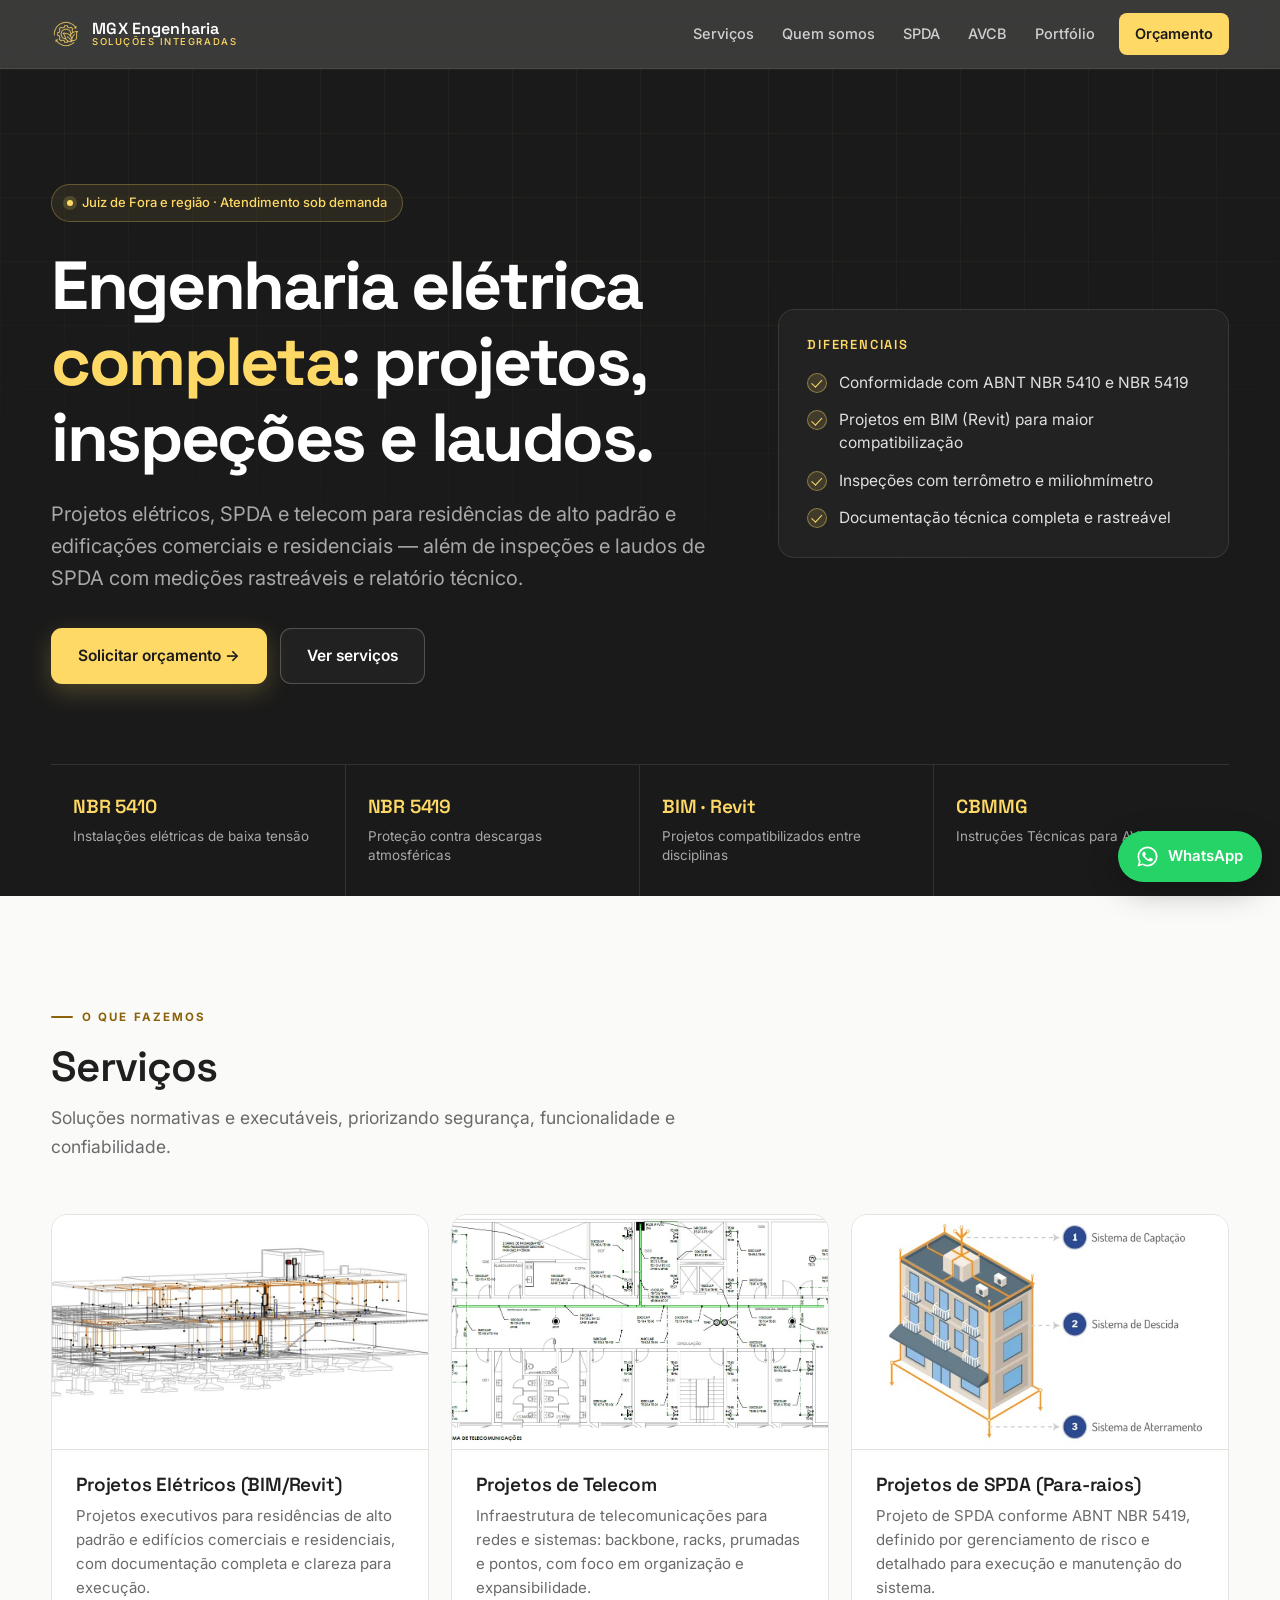
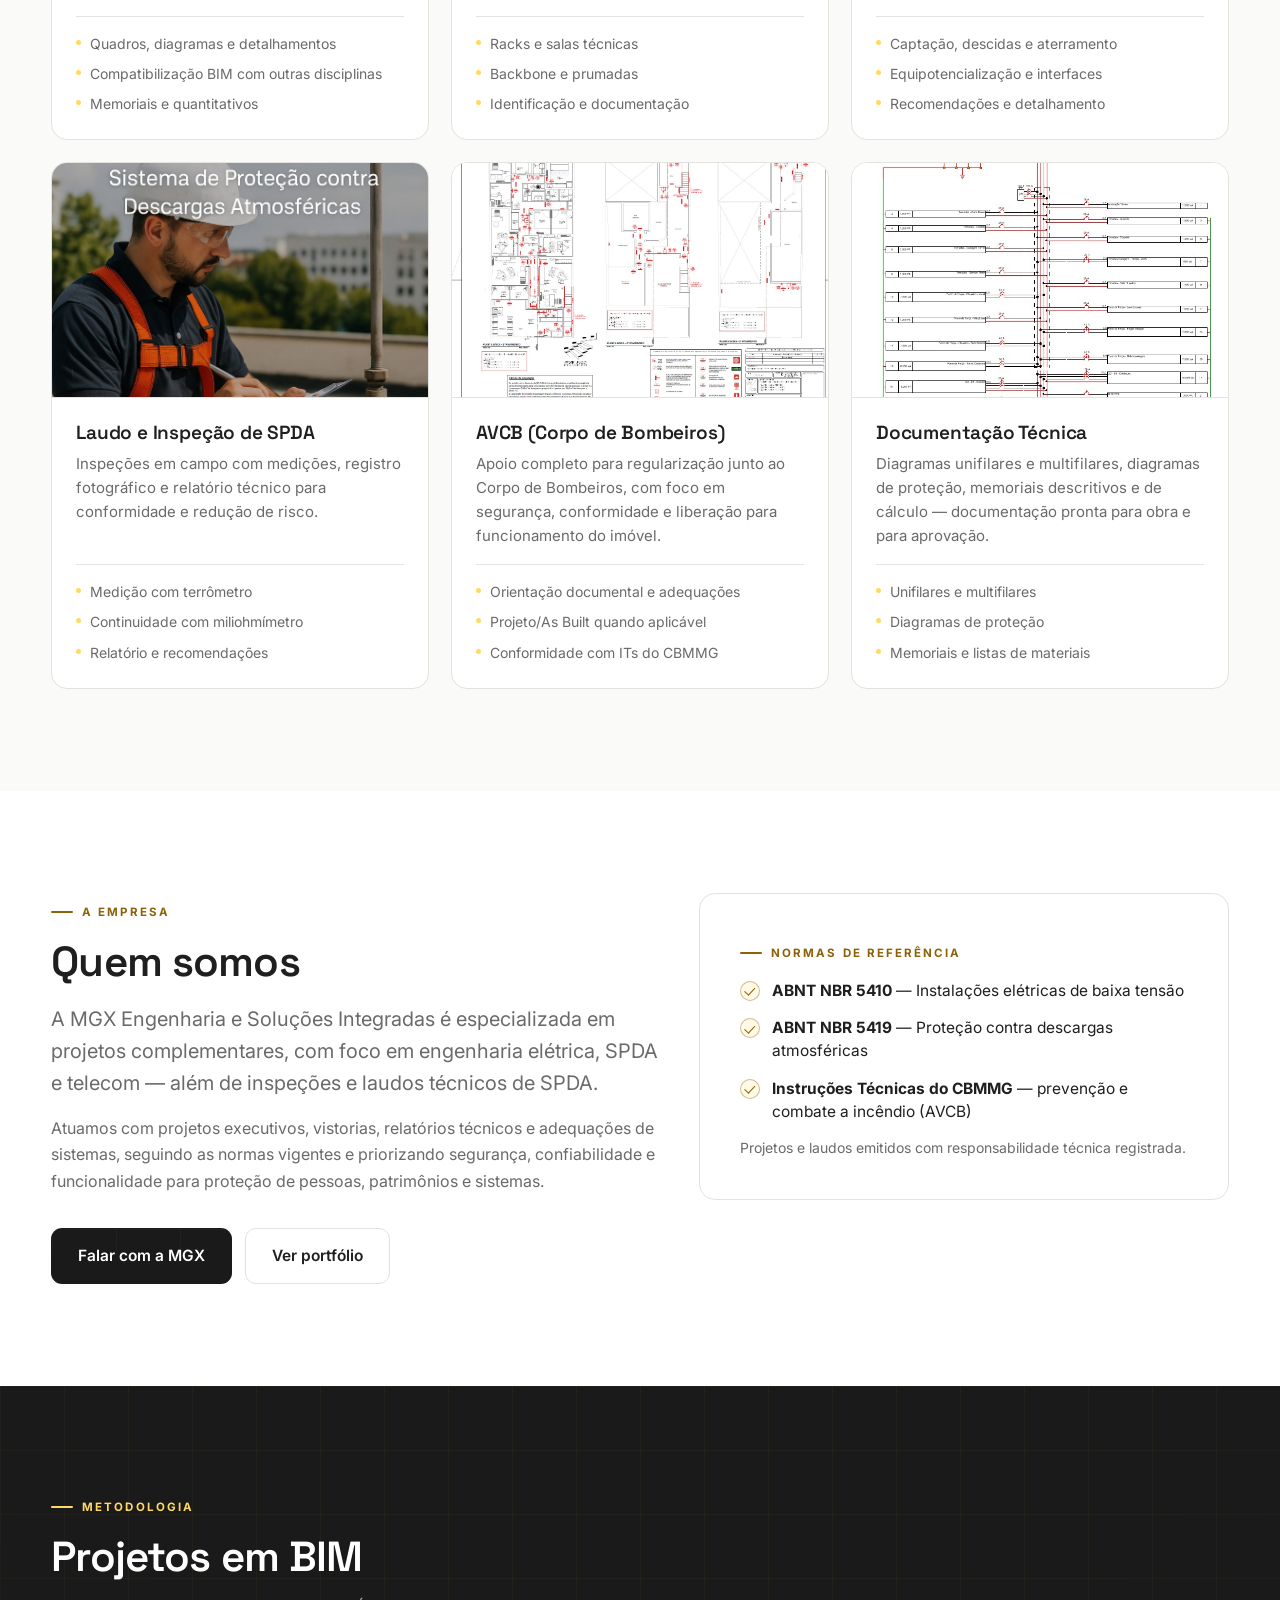
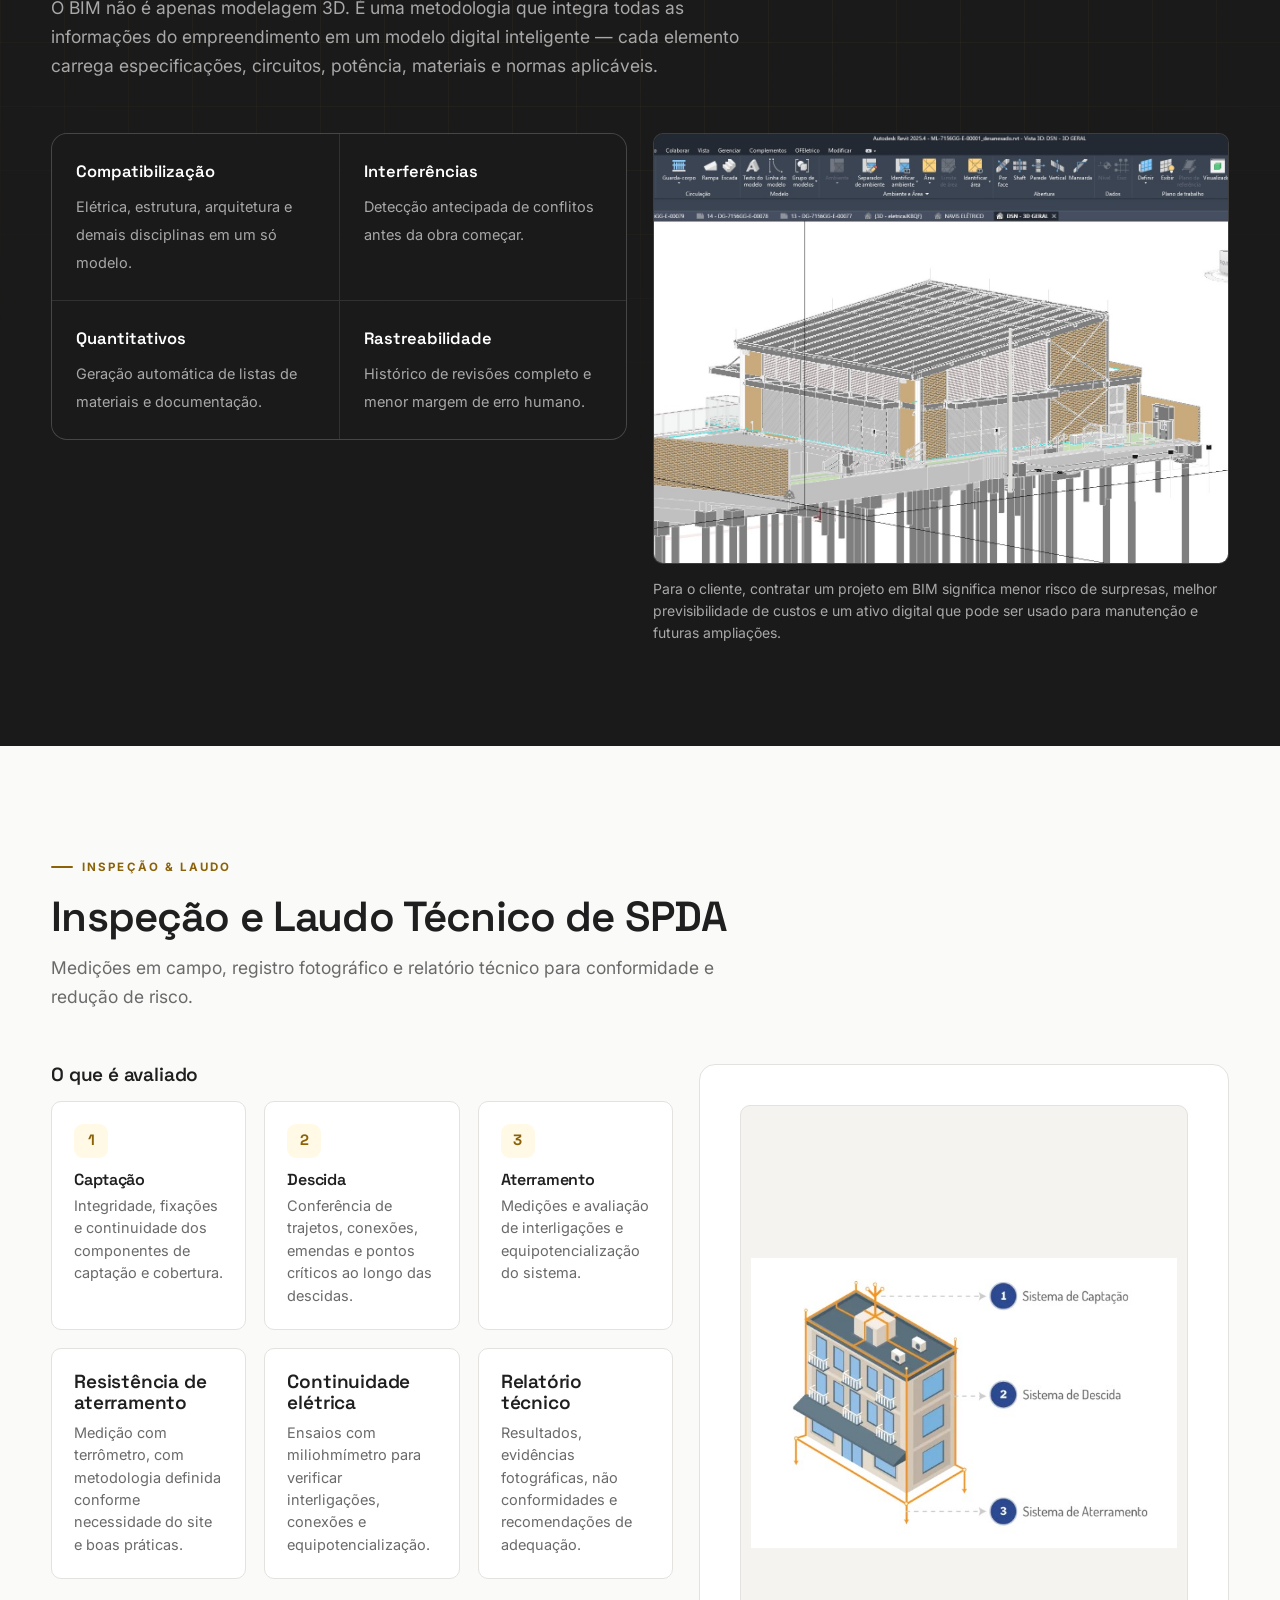
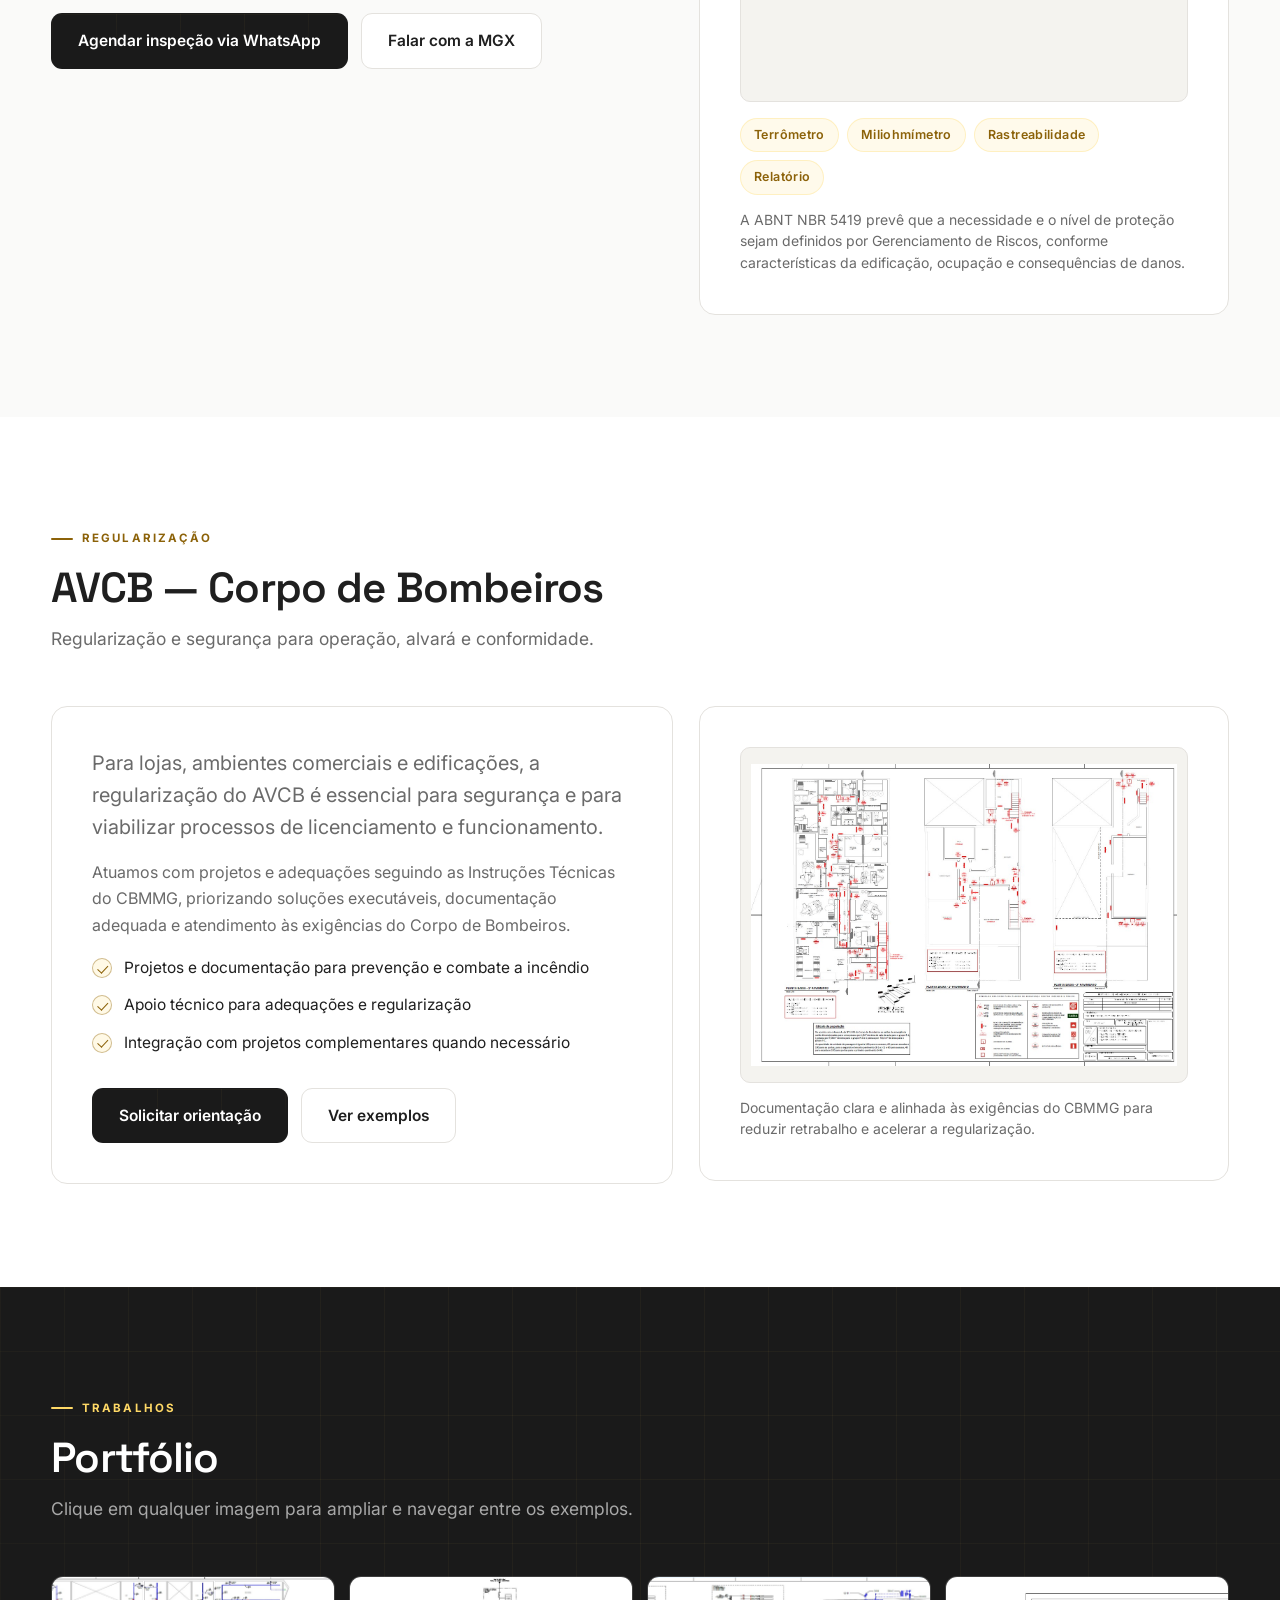
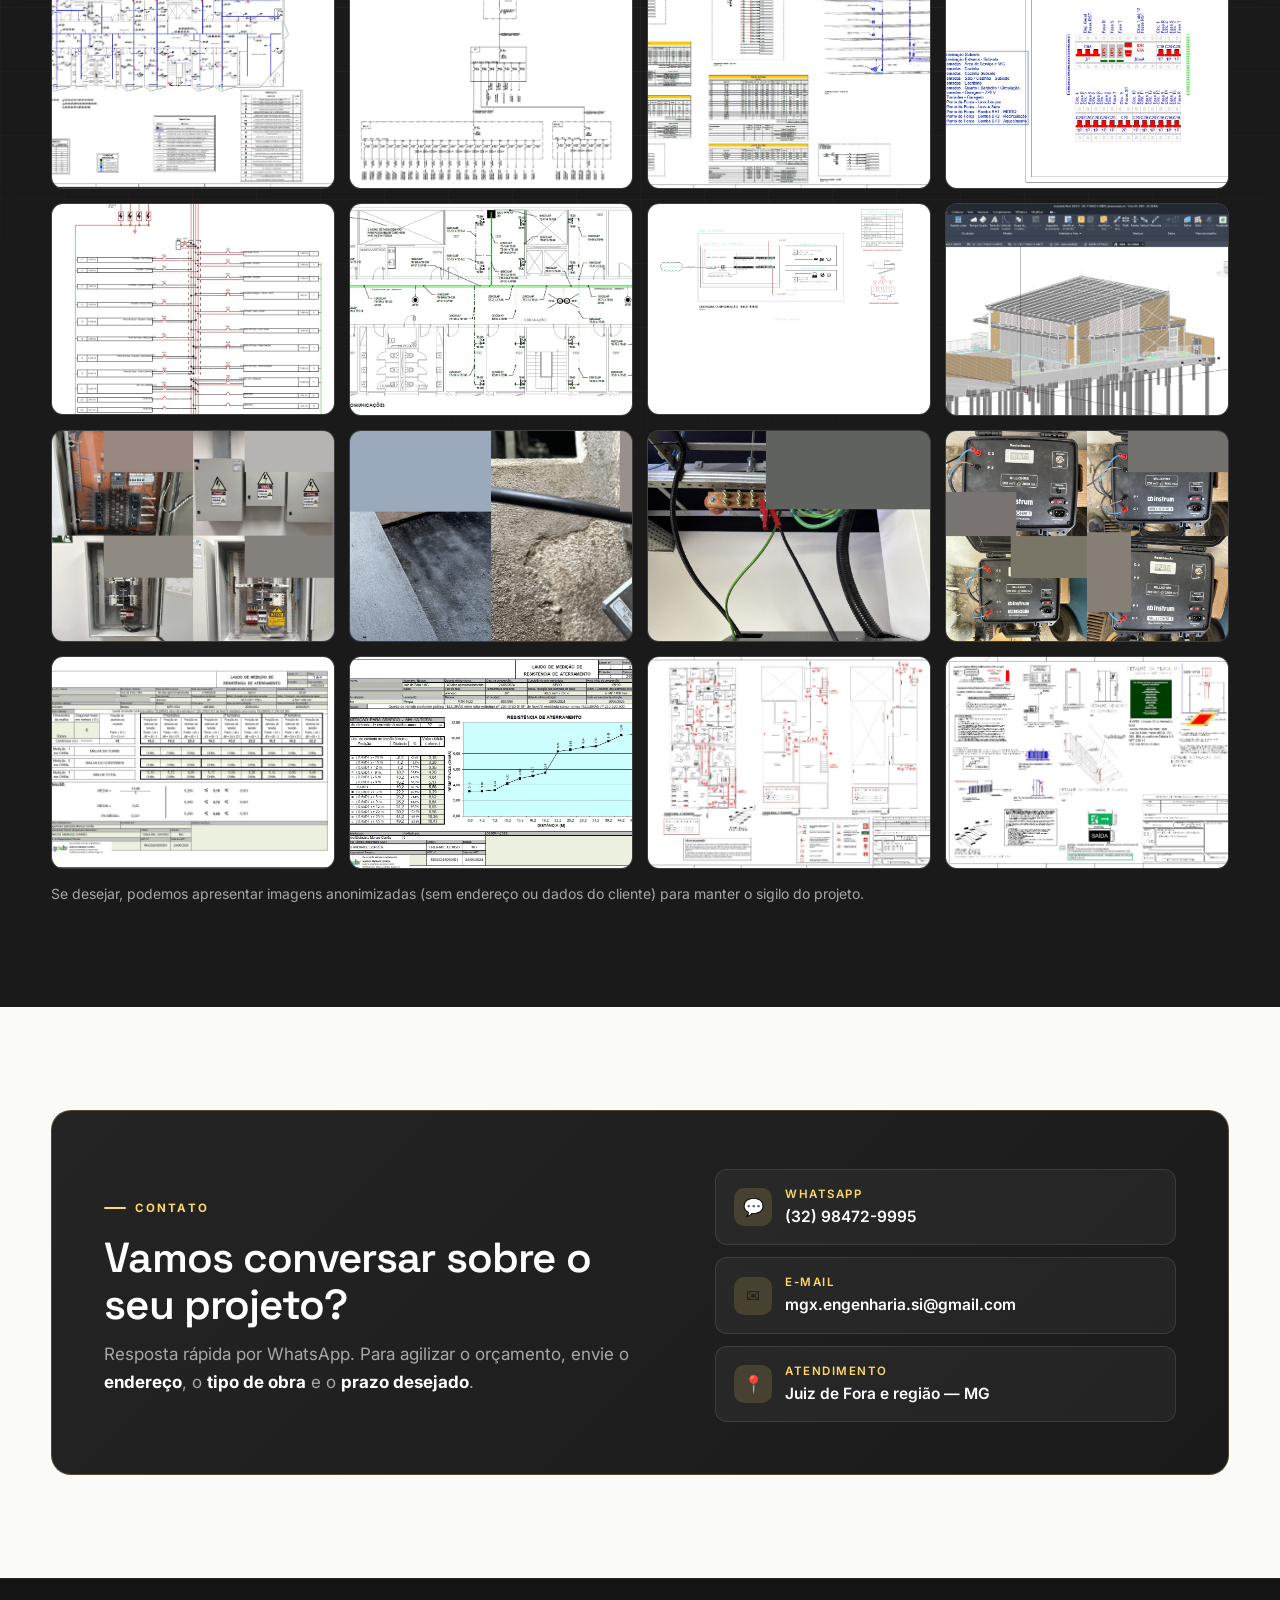
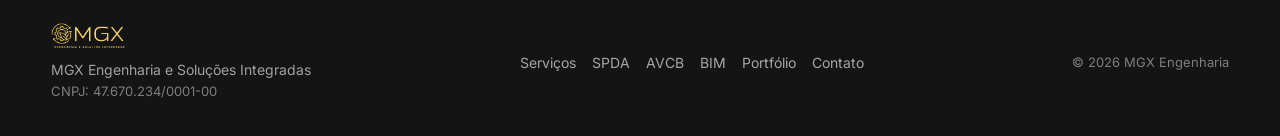
==== commit beda53bb: "Remove dados de cliente das imagens e adota o amarelo do papel timbrado Sigilo - Tarja sólida sobre " ====
--- a/index.html
+++ b/index.html
@@ -13,8 +13,8 @@
 <meta content="width=device-width, initial-scale=1.0" name="viewport"/>
 <title>MGX Engenharia | Projetos Elétricos, SPDA, Telecom e Inspeções</title>
 <meta name="description" content="MGX Engenharia e Soluções Integradas — projetos elétricos em BIM/Revit, SPDA, telecom, AVCB e laudos de inspeção de SPDA com medições rastreáveis. Juiz de Fora e região."/>
-<meta name="theme-color" content="#16181C"/>
-<link rel="canonical" href="https://mgxengenharia.com.br/"/>
+<meta name="theme-color" content="#1A1A1A"/>
+<link rel="canonical" href="https://www.mgxengenhariasi.com.br/"/>
 <link rel="icon" type="image/png" href="img/mgx-icone.png"/>
 <link rel="apple-touch-icon" href="img/mgx-icone.png"/>
 <meta property="og:type" content="website"/>
@@ -22,35 +22,35 @@
 <meta property="og:site_name" content="MGX Engenharia e Soluções Integradas"/>
 <meta property="og:title" content="MGX Engenharia | Projetos Elétricos, SPDA, Telecom e Inspeções"/>
 <meta property="og:description" content="Projetos elétricos em BIM/Revit, SPDA, telecom, AVCB e laudos de inspeção com medições rastreáveis. Juiz de Fora e região."/>
-<meta property="og:url" content="https://mgxengenharia.com.br/"/>
-<meta property="og:image" content="https://mgxengenharia.com.br/img/exemplo-projeto-eletrico-4-3d-casa.jpg"/>
+<meta property="og:url" content="https://www.mgxengenhariasi.com.br/"/>
+<meta property="og:image" content="https://www.mgxengenhariasi.com.br/img/exemplo-projeto-eletrico-4-3d-casa.jpg"/>
 <meta name="twitter:card" content="summary_large_image"/>
 <link href="https://fonts.googleapis.com" rel="preconnect"/>
 <link crossorigin="" href="https://fonts.gstatic.com" rel="preconnect"/>
 <link href="https://fonts.googleapis.com/css2?family=Inter:wght@300;400;500;600;700&amp;family=Space+Grotesk:wght@400;500;600;700&amp;display=swap" rel="stylesheet"/>
 <style>
   :root{
-    /* Identidade MGX — extraída da logo oficial */
-    --brand:#FEBD59;        /* amarelo âmbar MGX */
-    --brand-hi:#FFD28A;     /* âmbar claro (hover em fundo escuro) */
-    --brand-deep:#9A6410;   /* âmbar escuro (texto sobre fundo claro) */
-    --graphite:#545454;     /* cinza MGX */
-
-    --ink:#16181C;          /* fundo escuro */
-    --ink-2:#1E2126;        /* superfície escura elevada */
-    --ink-line:#2E3238;
-
-    --paper:#FAFAF8;        /* fundo claro */
+    /* Identidade MGX — cores oficiais do papel timbrado e da logo */
+    --brand:#FFD966;        /* amarelo MGX (papel timbrado) */
+    --brand-hi:#FFE79A;     /* âmbar claro (hover em fundo escuro) */
+    --brand-deep:#8C6209;   /* âmbar escuro (texto sobre fundo claro) */
+    --graphite:#404040;     /* grafite MGX (logo e timbrado) */
+
+    --ink:#1A1A1A;          /* fundo escuro */
+    --ink-2:#242424;        /* superfície escura elevada */
+    --ink-line:#333333;
+
+    --paper:#FAFAF9;        /* fundo claro */
     --surface:#FFFFFF;
-    --line:#E6E4DF;
-    --text:#1A1C20;
-    --muted:#6B6F76;
-    --muted-dark:#A3A69C;
+    --line:#E4E2DE;
+    --text:#1F1F1F;
+    --muted:#6A6A6A;
+    --muted-dark:#A8A8A8;
 
     --radius:16px;
     --radius-sm:10px;
-    --shadow:0 1px 2px rgba(22,24,28,.04), 0 12px 32px rgba(22,24,28,.07);
-    --shadow-lg:0 2px 4px rgba(22,24,28,.05), 0 24px 60px rgba(22,24,28,.12);
+    --shadow:0 1px 2px rgba(26,26,26,.04), 0 12px 32px rgba(26,26,26,.07);
+    --shadow-lg:0 2px 4px rgba(26,26,26,.05), 0 24px 60px rgba(26,26,26,.12);
     --maxw:1180px;
   }
 
@@ -77,7 +77,7 @@
   /* ---------- Topbar ---------- */
   .topbar{
     position:sticky; top:0; z-index:60;
-    background:rgba(22,24,28,.86);
+    background:rgba(26,26,26,.86);
     backdrop-filter:blur(14px); -webkit-backdrop-filter:blur(14px);
     border-bottom:1px solid rgba(255,255,255,.08);
   }
@@ -127,14 +127,14 @@
 
   /* ---------- Blocos escuros / claros ---------- */
   .dark{
-    background:var(--ink); color:#EDEDEA; position:relative; overflow:hidden;
+    background:var(--ink); color:#EDEDED; position:relative; overflow:hidden;
   }
   /* grade sutil de prancha técnica */
   .dark::before{
     content:""; position:absolute; inset:0; pointer-events:none;
     background-image:
-      linear-gradient(rgba(254,189,89,.045) 1px, transparent 1px),
-      linear-gradient(90deg, rgba(254,189,89,.045) 1px, transparent 1px);
+      linear-gradient(rgba(255,217,102,.045) 1px, transparent 1px),
+      linear-gradient(90deg, rgba(255,217,102,.045) 1px, transparent 1px);
     background-size:64px 64px;
     mask-image:radial-gradient(ellipse 90% 70% at 50% 0%, #000 35%, transparent 100%);
     -webkit-mask-image:radial-gradient(ellipse 90% 70% at 50% 0%, #000 35%, transparent 100%);
@@ -166,10 +166,10 @@
   .kicker{
     display:inline-flex; align-items:center; gap:9px;
     font-size:13px; font-weight:500; color:var(--brand);
-    border:1px solid rgba(254,189,89,.28); background:rgba(254,189,89,.07);
+    border:1px solid rgba(255,217,102,.28); background:rgba(255,217,102,.07);
     padding:7px 15px; border-radius:100px; margin-bottom:26px;
   }
-  .kicker .dot{width:6px; height:6px; border-radius:50%; background:var(--brand); box-shadow:0 0 0 4px rgba(254,189,89,.18)}
+  .kicker .dot{width:6px; height:6px; border-radius:50%; background:var(--brand); box-shadow:0 0 0 4px rgba(255,217,102,.18)}
   .hero h1{
     font-size:clamp(36px, 6.2vw, 68px); font-weight:700; letter-spacing:-.035em; color:#fff;
   }
@@ -183,8 +183,8 @@
     border:1px solid transparent; cursor:pointer; transition:transform .16s, background .18s, border-color .18s, box-shadow .18s;
     font-family:'Inter',sans-serif;
   }
-  .btn.primary{background:var(--brand); color:var(--ink); box-shadow:0 8px 24px rgba(254,189,89,.22)}
-  .btn.primary:hover{background:var(--brand-hi); transform:translateY(-2px); box-shadow:0 12px 30px rgba(254,189,89,.3)}
+  .btn.primary{background:var(--brand); color:var(--ink); box-shadow:0 8px 24px rgba(255,217,102,.22)}
+  .btn.primary:hover{background:var(--brand-hi); transform:translateY(-2px); box-shadow:0 12px 30px rgba(255,217,102,.3)}
   .btn.ghost{border-color:rgba(255,255,255,.22); color:#fff; background:rgba(255,255,255,.03)}
   .btn.ghost:hover{border-color:var(--brand); color:var(--brand); transform:translateY(-2px)}
   .btn.dark{background:var(--ink); color:#fff}
@@ -202,7 +202,7 @@
   .bullets li{display:flex; gap:12px; align-items:flex-start; font-size:15.5px; line-height:1.5; color:rgba(255,255,255,.86)}
   .check{
     flex-shrink:0; width:20px; height:20px; border-radius:50%; margin-top:2px;
-    background:rgba(254,189,89,.14); border:1px solid rgba(254,189,89,.4); position:relative;
+    background:rgba(255,217,102,.14); border:1px solid rgba(255,217,102,.4); position:relative;
   }
   .check::after{
     content:""; position:absolute; left:6.4px; top:3.4px; width:4.5px; height:8.5px;
@@ -229,8 +229,8 @@
     overflow:hidden; display:flex; flex-direction:column;
     transition:transform .22s, box-shadow .22s, border-color .22s;
   }
-  .svc:hover{transform:translateY(-5px); box-shadow:var(--shadow-lg); border-color:rgba(254,189,89,.55)}
-  .svc-media{aspect-ratio:16/10; overflow:hidden; background:#F0EEE9; border-bottom:1px solid var(--line)}
+  .svc:hover{transform:translateY(-5px); box-shadow:var(--shadow-lg); border-color:rgba(255,217,102,.55)}
+  .svc-media{aspect-ratio:16/10; overflow:hidden; background:#F2F0EC; border-bottom:1px solid var(--line)}
   .svc-media img{width:100%; height:100%; object-fit:cover; transition:transform .5s ease}
   .svc:hover .svc-media img{transform:scale(1.045)}
   .svc-body{padding:24px; display:flex; flex-direction:column; flex:1}
@@ -250,7 +250,7 @@
   .split.even{grid-template-columns:1fr 1fr}
 
   .bullets.on-light li{color:var(--text)}
-  .bullets.on-light .check{background:rgba(254,189,89,.16); border-color:rgba(154,100,16,.4)}
+  .bullets.on-light .check{background:rgba(255,217,102,.16); border-color:rgba(140,98,9,.4)}
   .bullets.on-light .check::after{border-color:var(--brand-deep)}
 
   .note{font-size:14px; color:var(--muted); margin:14px 0 0; line-height:1.55}
@@ -262,10 +262,10 @@
   .dark .step{background:rgba(255,255,255,.04); border-color:rgba(255,255,255,.1)}
   .num{
     width:34px; height:34px; border-radius:9px; display:grid; place-items:center;
-    background:rgba(254,189,89,.16); color:var(--brand-deep);
+    background:rgba(255,217,102,.16); color:var(--brand-deep);
     font-family:'Space Grotesk',sans-serif; font-weight:700; font-size:15px; margin-bottom:13px;
   }
-  .dark .num{background:rgba(254,189,89,.14); color:var(--brand)}
+  .dark .num{background:rgba(255,217,102,.14); color:var(--brand)}
   .step h4{font-size:16px; font-weight:600; margin:0 0 6px}
   .step p{margin:0; font-size:14.5px; color:var(--muted); line-height:1.55}
   .dark .step p{color:var(--muted-dark)}
@@ -276,7 +276,7 @@
     background:var(--surface); border:1px solid var(--line); border-radius:var(--radius-sm); padding:22px;
     transition:border-color .2s, transform .2s;
   }
-  .card:hover{border-color:rgba(254,189,89,.55); transform:translateY(-3px)}
+  .card:hover{border-color:rgba(255,217,102,.55); transform:translateY(-3px)}
   .dark .card{background:rgba(255,255,255,.04); border-color:rgba(255,255,255,.1)}
   .card h3{margin-bottom:8px}
   .card p{margin:0; font-size:14.5px; color:var(--muted); line-height:1.55}
@@ -292,16 +292,16 @@
   .meta{display:flex; flex-wrap:wrap; gap:8px; margin-top:16px}
   .pill{
     font-size:12.5px; font-weight:600; letter-spacing:.03em; padding:6px 13px; border-radius:100px;
-    background:rgba(254,189,89,.13); color:var(--brand-deep); border:1px solid rgba(254,189,89,.32);
-  }
-  .dark .pill{color:var(--brand); background:rgba(254,189,89,.1)}
-
-  .figure{border-radius:var(--radius-sm); overflow:hidden; border:1px solid var(--line); background:#F0EEE9}
+    background:rgba(255,217,102,.13); color:var(--brand-deep); border:1px solid rgba(255,217,102,.32);
+  }
+  .dark .pill{color:var(--brand); background:rgba(255,217,102,.1)}
+
+  .figure{border-radius:var(--radius-sm); overflow:hidden; border:1px solid var(--line); background:#F2F0EC}
   .dark .figure{border-color:rgba(255,255,255,.12); background:rgba(255,255,255,.04)}
   .figure img{width:100%; height:100%; object-fit:cover; cursor:zoom-in; transition:transform .45s}
   .figure:hover img{transform:scale(1.03)}
   /* Diagramas e documentos precisam aparecer inteiros — cortar esconde legendas. */
-  .figure.fit{background:#F4F2ED}
+  .figure.fit{background:#F4F2EE}
   .figure.fit img{object-fit:contain; padding:10px}
   .dark .figure.fit{background:rgba(255,255,255,.05)}
 
@@ -318,7 +318,7 @@
   .thumb::after{
     content:"⤢"; position:absolute; right:9px; bottom:7px; width:26px; height:26px;
     display:grid; place-items:center; border-radius:7px; font-size:13px;
-    background:rgba(22,24,28,.72); color:var(--brand); opacity:0; transition:opacity .2s;
+    background:rgba(26,26,26,.72); color:var(--brand); opacity:0; transition:opacity .2s;
   }
   .thumb:hover::after{opacity:1}
 
@@ -326,7 +326,7 @@
   .contact-wrap{
     display:grid; grid-template-columns:1.1fr .9fr; gap:clamp(24px,4vw,48px); align-items:center;
     background:linear-gradient(135deg, var(--ink-2) 0%, var(--ink) 100%);
-    border:1px solid rgba(254,189,89,.22); border-radius:20px;
+    border:1px solid rgba(255,217,102,.22); border-radius:20px;
     padding:clamp(28px,4.5vw,52px);
   }
   .contact-wrap h2{margin-bottom:12px}
@@ -336,17 +336,17 @@
     background:rgba(255,255,255,.045); border:1px solid rgba(255,255,255,.1); border-radius:12px;
     text-decoration:none; transition:border-color .2s, background .2s, transform .2s;
   }
-  .contact-item:hover{border-color:var(--brand); background:rgba(254,189,89,.07); transform:translateX(3px)}
+  .contact-item:hover{border-color:var(--brand); background:rgba(255,217,102,.07); transform:translateX(3px)}
   .ci-ico{
     flex-shrink:0; width:38px; height:38px; border-radius:10px; display:grid; place-items:center;
-    background:rgba(254,189,89,.14); font-size:17px;
+    background:rgba(255,217,102,.14); font-size:17px;
   }
   .ci-txt{display:flex; flex-direction:column; min-width:0}
   .ci-txt small{font-size:11.5px; letter-spacing:.13em; text-transform:uppercase; color:var(--brand); font-weight:600}
   .ci-txt b{font-size:15.5px; color:#fff; font-weight:600; overflow-wrap:anywhere}
 
   /* ---------- Rodapé ---------- */
-  footer{background:#101215; color:rgba(255,255,255,.6); padding:44px 0 34px; border-top:1px solid rgba(255,255,255,.08)}
+  footer{background:#141414; color:rgba(255,255,255,.6); padding:44px 0 34px; border-top:1px solid rgba(255,255,255,.08)}
   .foot{display:flex; flex-wrap:wrap; gap:18px; justify-content:space-between; align-items:center; font-size:14px}
   .foot img{height:26px; width:auto; margin-bottom:9px}
   .foot-links{display:flex; flex-wrap:wrap; gap:16px}
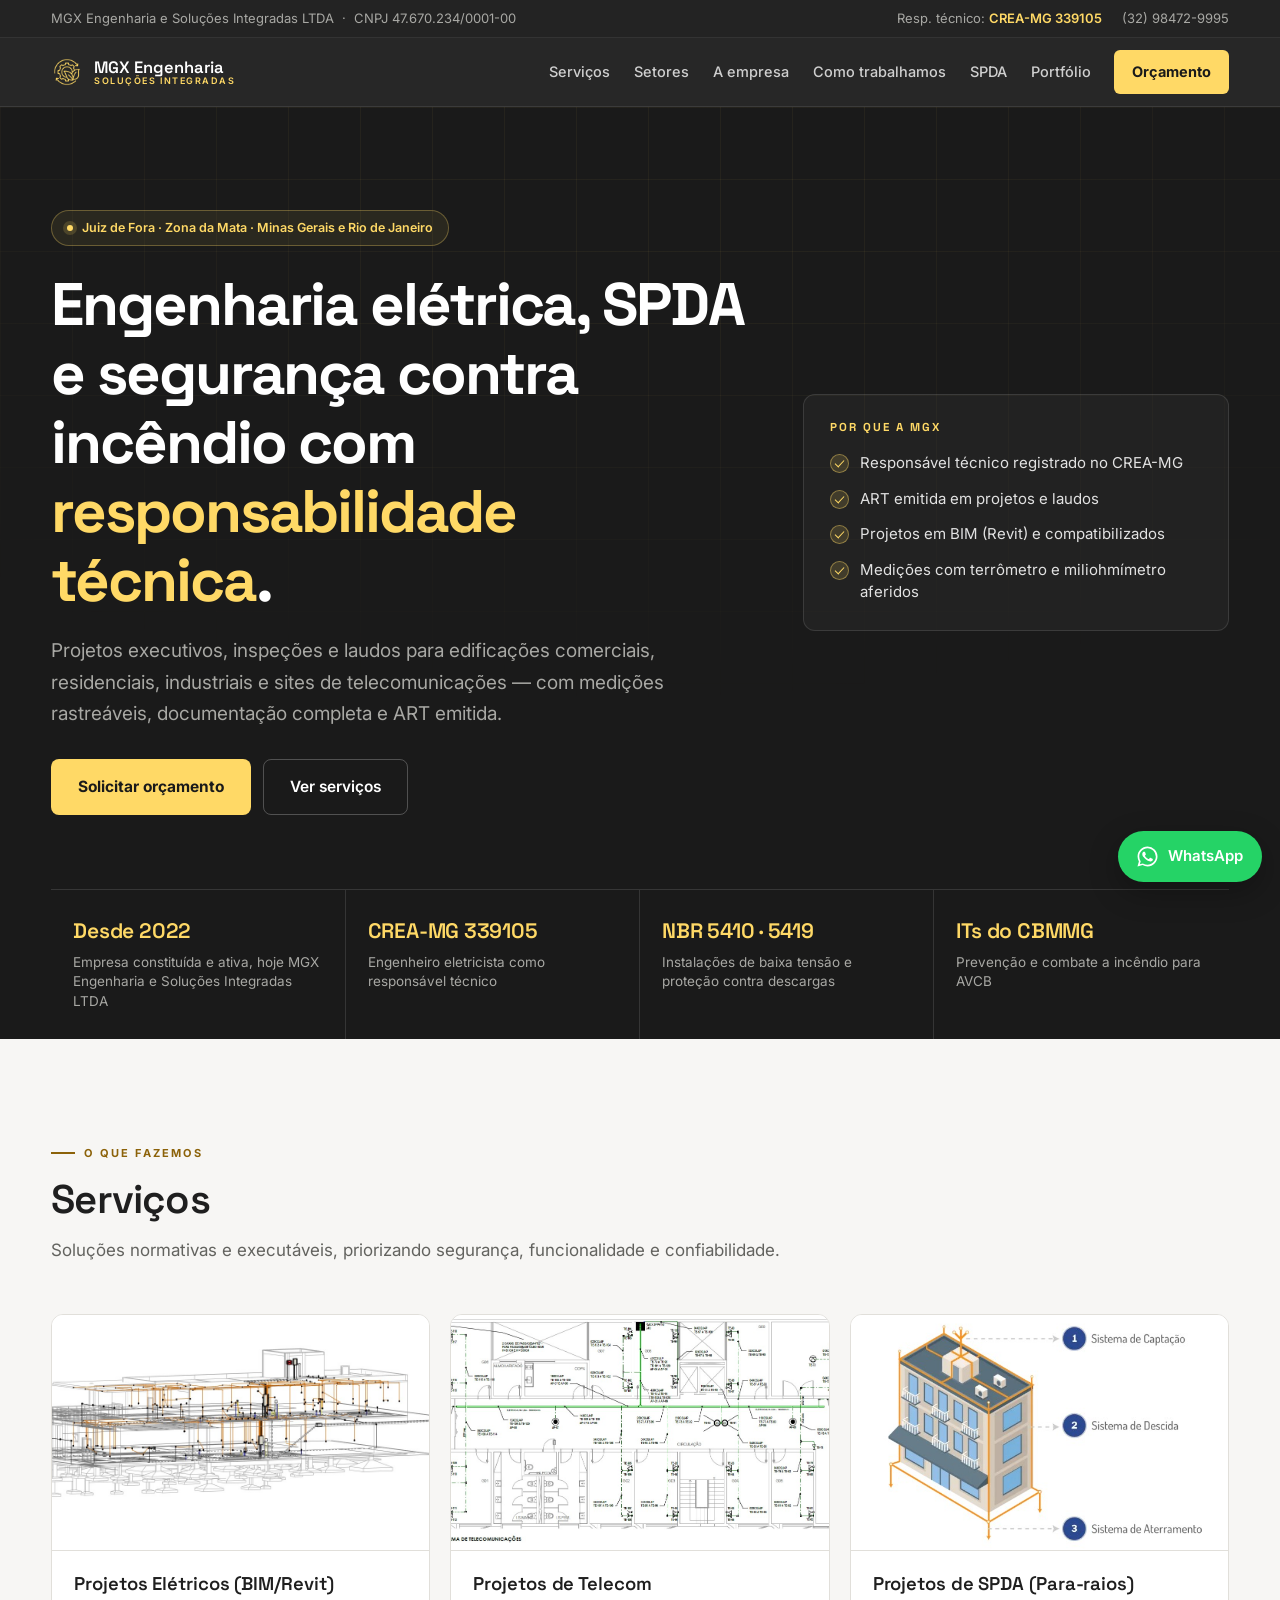
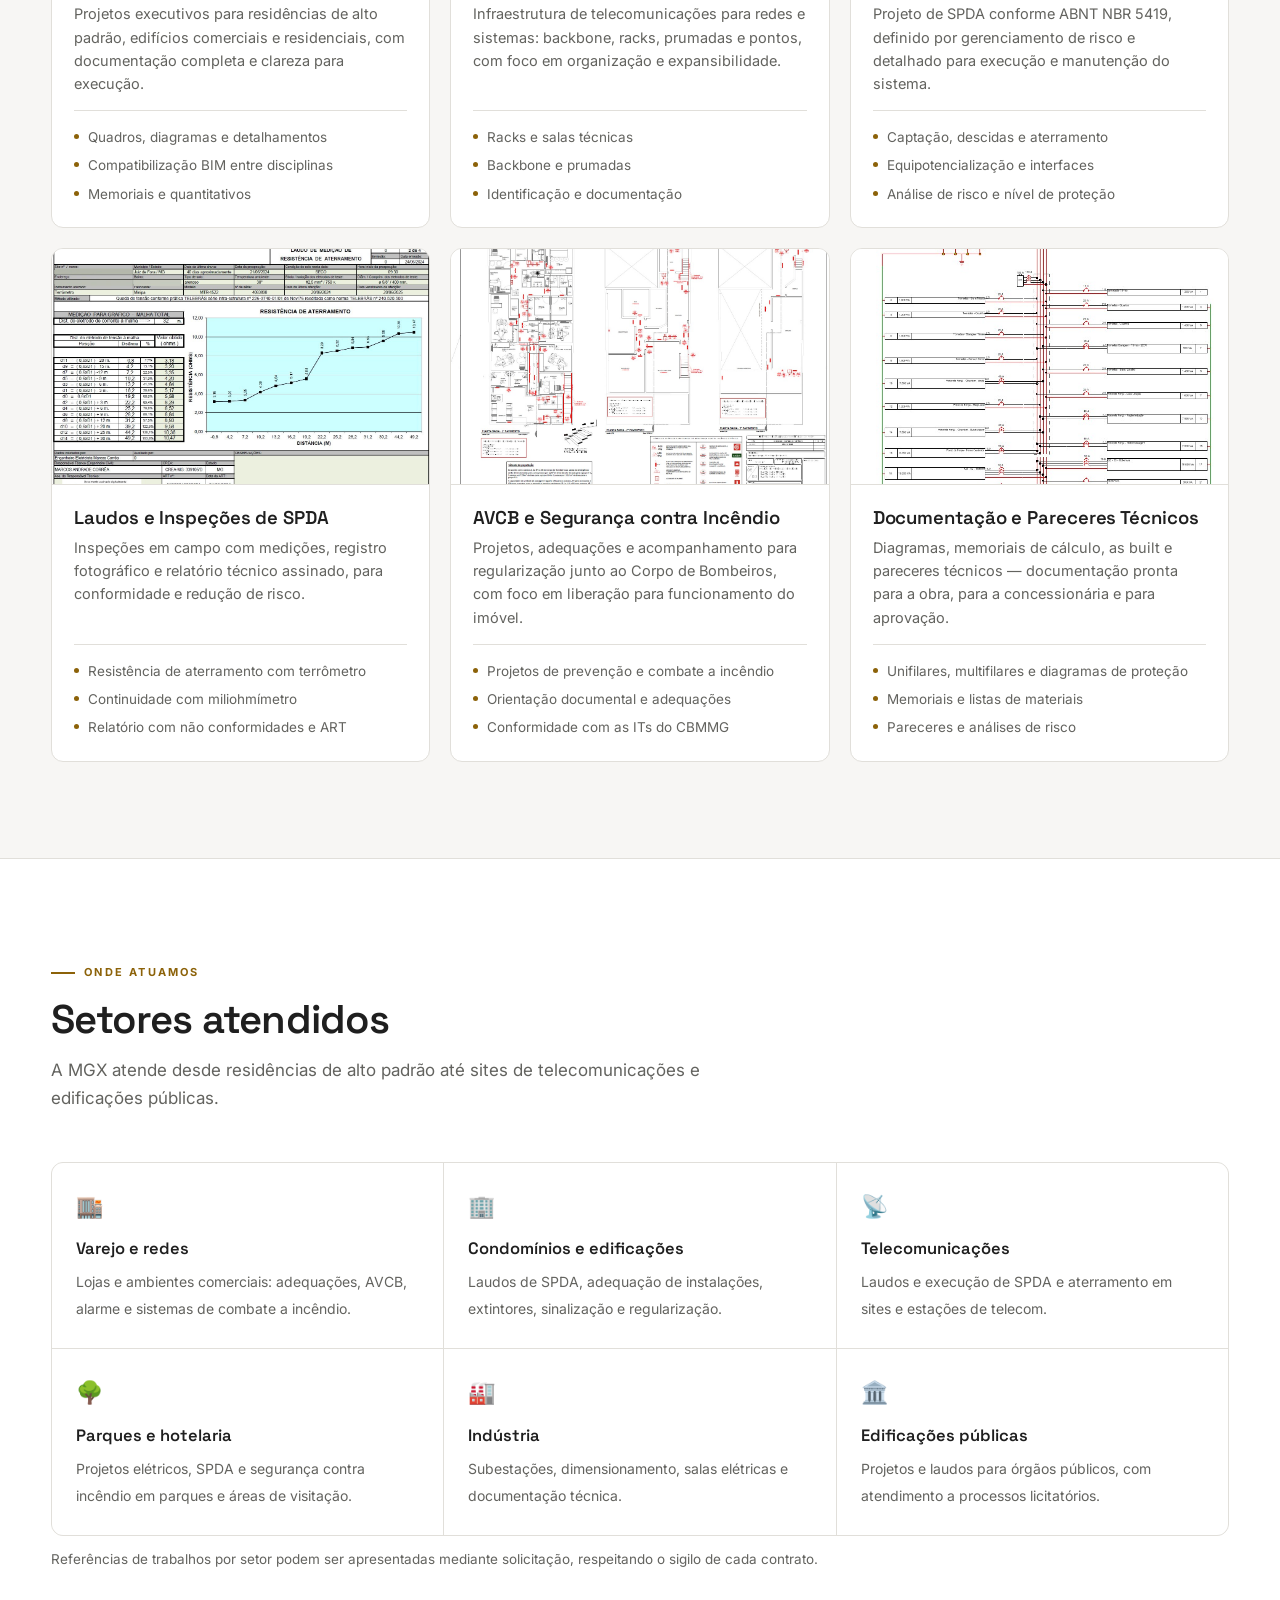
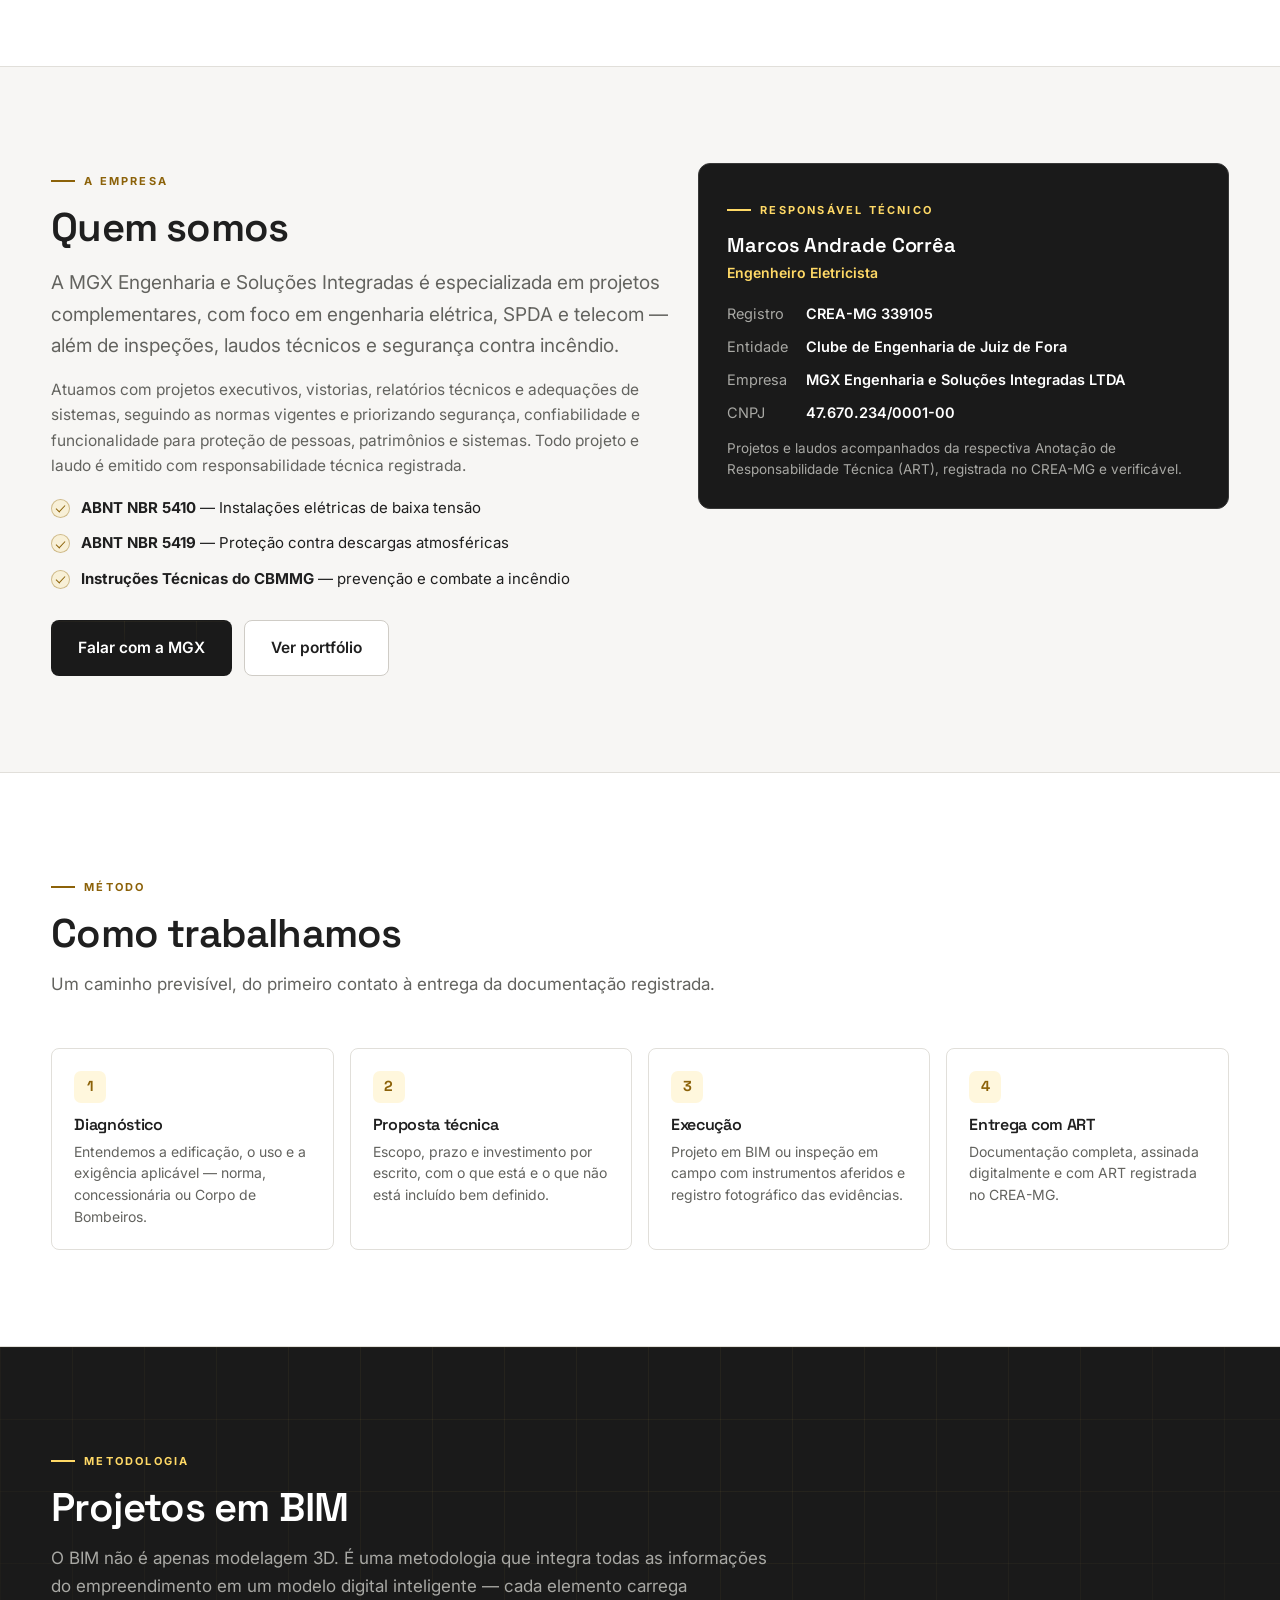
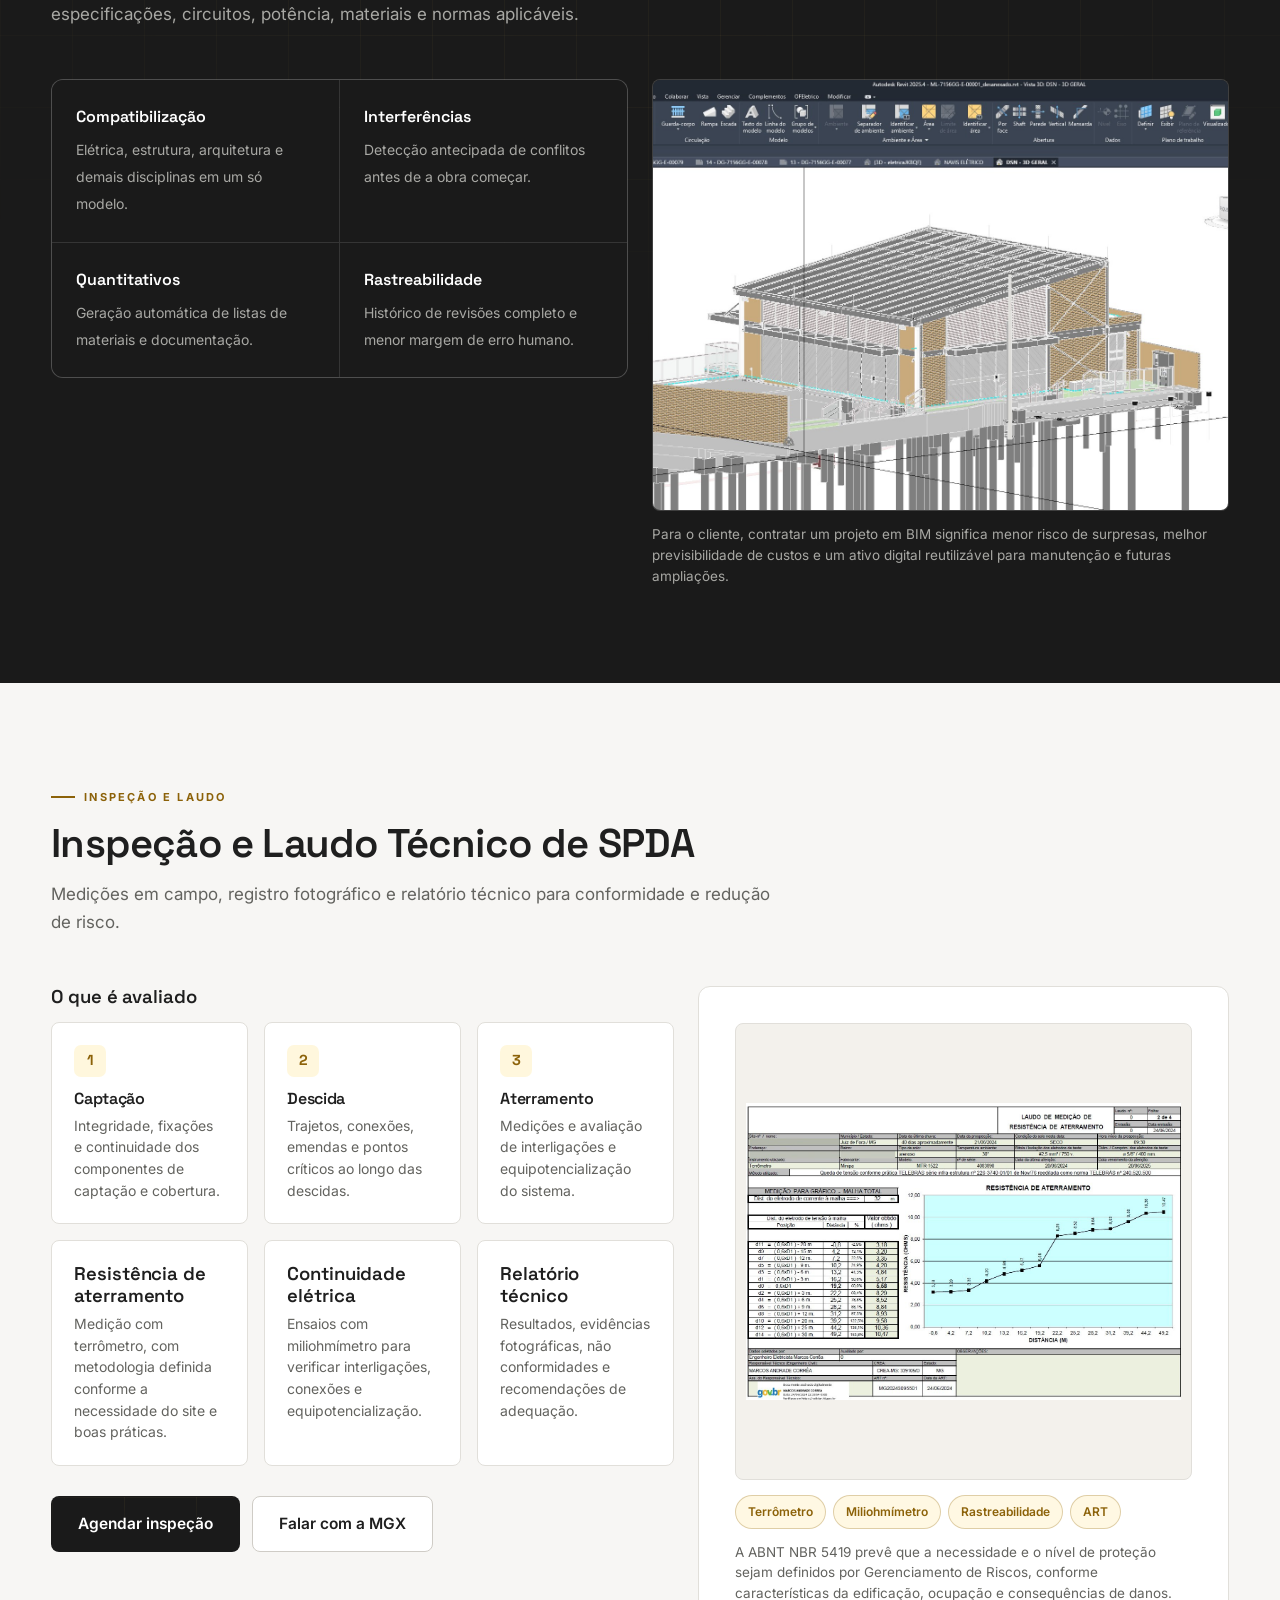
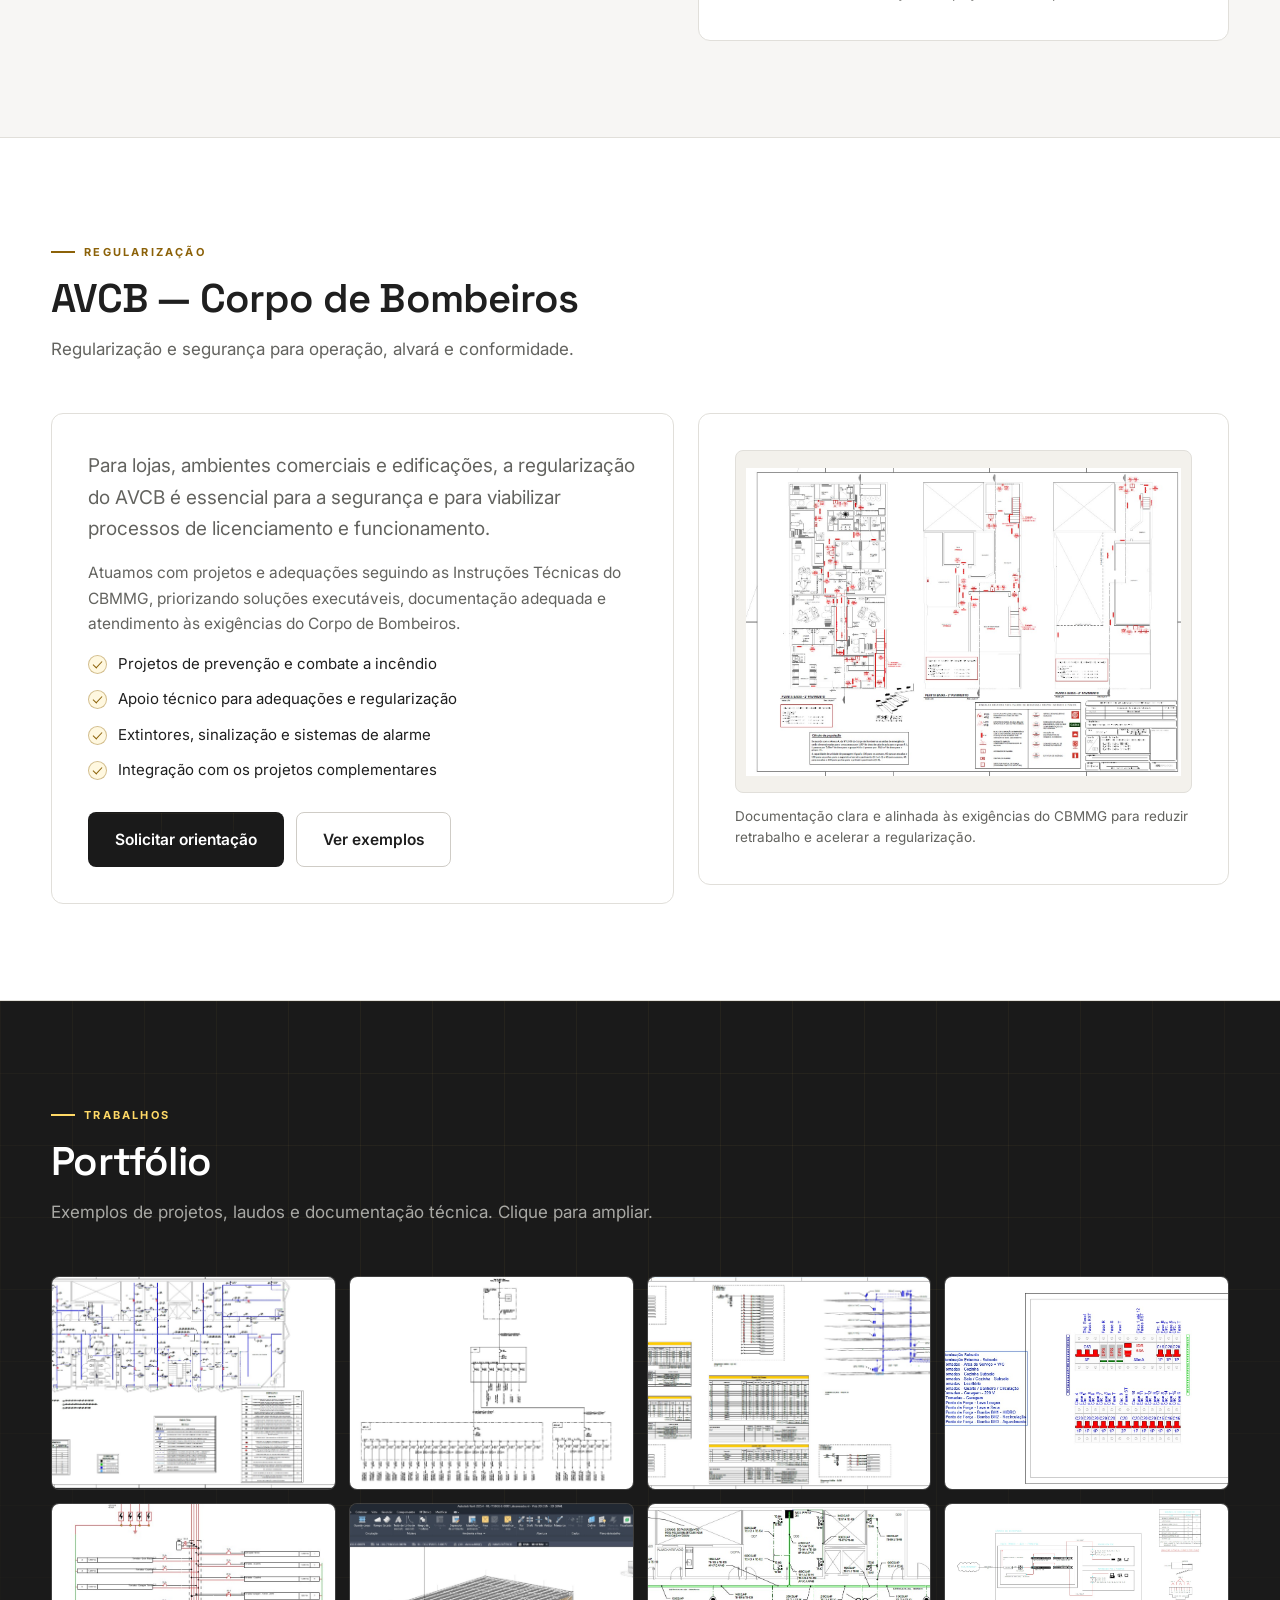
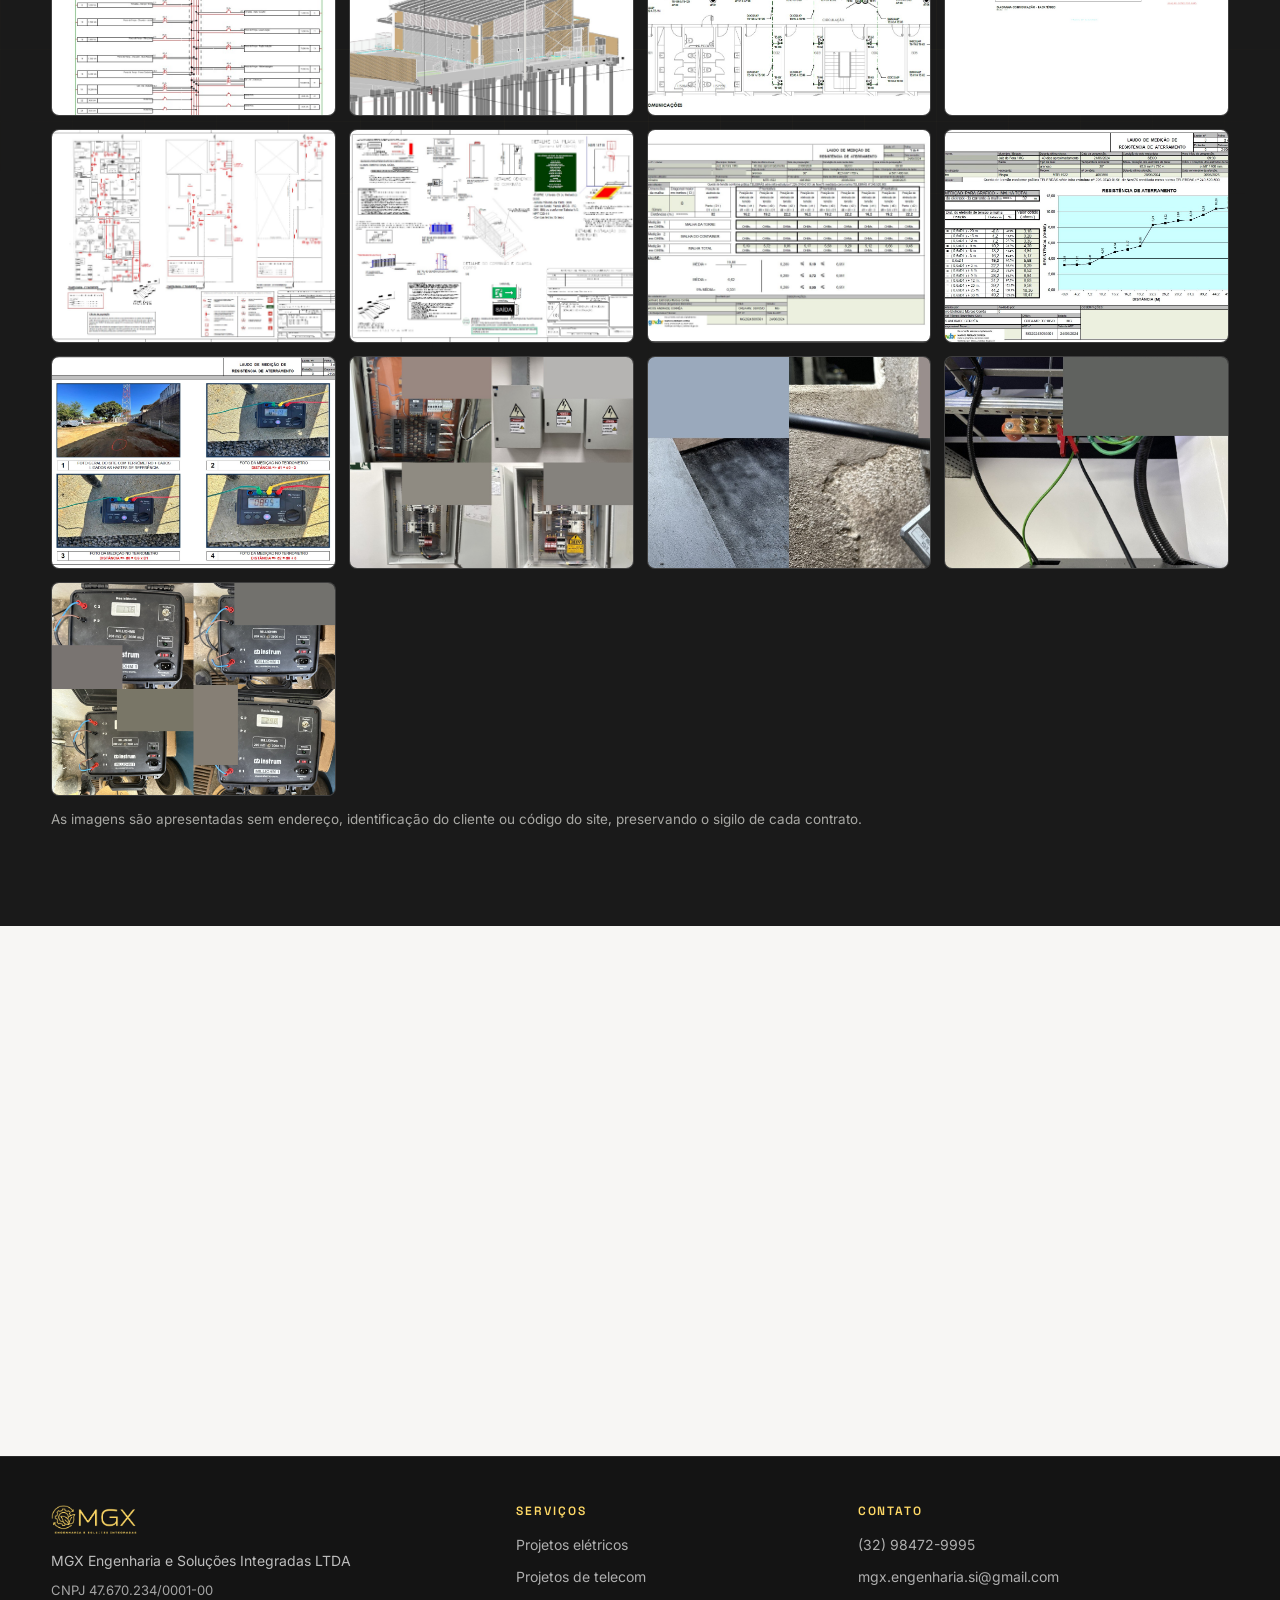
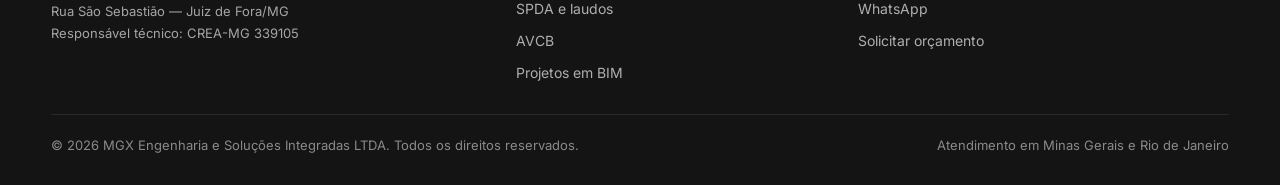
==== commit 73a876c0: "Reestrutura o site com identidade institucional Referências: sites de engenharia como engetecpe.com " ====
--- a/index.html
+++ b/index.html
@@ -11,8 +11,8 @@
 </script>
 <meta charset="utf-8"/>
 <meta content="width=device-width, initial-scale=1.0" name="viewport"/>
-<title>MGX Engenharia | Projetos Elétricos, SPDA, Telecom e Inspeções</title>
-<meta name="description" content="MGX Engenharia e Soluções Integradas — projetos elétricos em BIM/Revit, SPDA, telecom, AVCB e laudos de inspeção de SPDA com medições rastreáveis. Juiz de Fora e região."/>
+<title>MGX Engenharia | Projetos Elétricos, SPDA, Telecom e Laudos Técnicos</title>
+<meta name="description" content="MGX Engenharia e Soluções Integradas — projetos elétricos em BIM/Revit, SPDA, telecom, AVCB e laudos de inspeção com medições rastreáveis e ART. Responsável técnico CREA-MG 339105. Juiz de Fora e região."/>
 <meta name="theme-color" content="#1A1A1A"/>
 <link rel="canonical" href="https://www.mgxengenhariasi.com.br/"/>
 <link rel="icon" type="image/png" href="img/mgx-icone.png"/>
@@ -20,38 +20,38 @@
 <meta property="og:type" content="website"/>
 <meta property="og:locale" content="pt_BR"/>
 <meta property="og:site_name" content="MGX Engenharia e Soluções Integradas"/>
-<meta property="og:title" content="MGX Engenharia | Projetos Elétricos, SPDA, Telecom e Inspeções"/>
-<meta property="og:description" content="Projetos elétricos em BIM/Revit, SPDA, telecom, AVCB e laudos de inspeção com medições rastreáveis. Juiz de Fora e região."/>
+<meta property="og:title" content="MGX Engenharia | Projetos Elétricos, SPDA, Telecom e Laudos Técnicos"/>
+<meta property="og:description" content="Projetos elétricos em BIM/Revit, SPDA, telecom, AVCB e laudos de inspeção com ART. Juiz de Fora e região."/>
 <meta property="og:url" content="https://www.mgxengenhariasi.com.br/"/>
 <meta property="og:image" content="https://www.mgxengenhariasi.com.br/img/exemplo-projeto-eletrico-4-3d-casa.jpg"/>
 <meta name="twitter:card" content="summary_large_image"/>
 <link href="https://fonts.googleapis.com" rel="preconnect"/>
 <link crossorigin="" href="https://fonts.gstatic.com" rel="preconnect"/>
-<link href="https://fonts.googleapis.com/css2?family=Inter:wght@300;400;500;600;700&amp;family=Space+Grotesk:wght@400;500;600;700&amp;display=swap" rel="stylesheet"/>
+<link href="https://fonts.googleapis.com/css2?family=Inter:wght@400;500;600;700&amp;family=Space+Grotesk:wght@500;600;700&amp;display=swap" rel="stylesheet"/>
 <style>
   :root{
     /* Identidade MGX — cores oficiais do papel timbrado e da logo */
     --brand:#FFD966;        /* amarelo MGX (papel timbrado) */
-    --brand-hi:#FFE79A;     /* âmbar claro (hover em fundo escuro) */
-    --brand-deep:#8C6209;   /* âmbar escuro (texto sobre fundo claro) */
+    --brand-hi:#FFE79A;     /* amarelo claro — hover sobre fundo escuro */
+    --brand-deep:#8C6209;   /* amarelo escuro — texto sobre fundo claro */
     --graphite:#404040;     /* grafite MGX (logo e timbrado) */
-
-    --ink:#1A1A1A;          /* fundo escuro */
-    --ink-2:#242424;        /* superfície escura elevada */
-    --ink-line:#333333;
-
-    --paper:#FAFAF9;        /* fundo claro */
+    --gray-mid:#7F7F7F;     /* cinza médio MGX */
+
+    --ink:#1A1A1A;
+    --ink-2:#232323;
+    --ink-line:#383838;
+
+    --paper:#F7F6F4;
     --surface:#FFFFFF;
-    --line:#E4E2DE;
+    --line:#E1DFDA;
+    --line-2:#CFCCC6;
     --text:#1F1F1F;
-    --muted:#6A6A6A;
-    --muted-dark:#A8A8A8;
-
-    --radius:16px;
-    --radius-sm:10px;
-    --shadow:0 1px 2px rgba(26,26,26,.04), 0 12px 32px rgba(26,26,26,.07);
-    --shadow-lg:0 2px 4px rgba(26,26,26,.05), 0 24px 60px rgba(26,26,26,.12);
-    --maxw:1180px;
+    --muted:#63635F;
+    --muted-dark:#A8A8A4;
+
+    --r:8px;             /* raio contido: leitura técnica, não "app" */
+    --r-lg:12px;
+    --maxw:1200px;
   }
 
   *{box-sizing:border-box}
@@ -59,340 +59,240 @@
   body{
     margin:0;
     font-family:'Inter', system-ui, -apple-system, 'Segoe UI', Roboto, Arial, sans-serif;
-    background:var(--paper);
-    color:var(--text);
-    font-size:17px;
-    line-height:1.65;
-    -webkit-font-smoothing:antialiased;
+    background:var(--paper); color:var(--text);
+    font-size:16.5px; line-height:1.65; -webkit-font-smoothing:antialiased;
   }
   img{max-width:100%; display:block}
   a{color:inherit}
 
-  h1,h2,h3,h4{font-family:'Space Grotesk', 'Inter', sans-serif; line-height:1.12; letter-spacing:-.02em; margin:0}
-  h2{font-size:clamp(28px, 4vw, 42px); font-weight:600}
-  h3{font-size:19px; font-weight:600; letter-spacing:-.01em}
-
-  .container{width:min(var(--maxw), 92%); margin-inline:auto}
-
-  /* ---------- Topbar ---------- */
-  .topbar{
-    position:sticky; top:0; z-index:60;
-    background:rgba(26,26,26,.86);
-    backdrop-filter:blur(14px); -webkit-backdrop-filter:blur(14px);
-    border-bottom:1px solid rgba(255,255,255,.08);
-  }
-  .topbar-inner{display:flex; align-items:center; justify-content:space-between; gap:18px; padding:13px 0}
+  h1,h2,h3,h4{font-family:'Space Grotesk','Inter',sans-serif; line-height:1.15; letter-spacing:-.02em; margin:0}
+  h2{font-size:clamp(27px,3.6vw,40px); font-weight:600}
+  h3{font-size:18.5px; font-weight:600; letter-spacing:-.005em}
+  h4{font-size:16px; font-weight:600}
+
+  .container{width:min(var(--maxw),92%); margin-inline:auto}
+
+  /* ---------------- Barra institucional ---------------- */
+  .utilbar{background:var(--ink-2); color:var(--muted-dark); font-size:13px; border-bottom:1px solid rgba(255,255,255,.07)}
+  .utilbar-in{display:flex; justify-content:space-between; align-items:center; gap:16px; padding:8px 0; flex-wrap:wrap}
+  .utilbar b{color:var(--brand); font-weight:600}
+  .utilbar a{text-decoration:none}
+  .utilbar a:hover{color:#fff}
+  .util-right{display:flex; gap:20px; flex-wrap:wrap}
+
+  /* ---------------- Topbar ---------------- */
+  .topbar{position:sticky; top:0; z-index:60; background:rgba(26,26,26,.94); backdrop-filter:blur(12px); -webkit-backdrop-filter:blur(12px); border-bottom:1px solid rgba(255,255,255,.09)}
+  .topbar-in{display:flex; align-items:center; justify-content:space-between; gap:18px; padding:12px 0}
   .brand{display:flex; align-items:center; gap:11px; text-decoration:none; flex-shrink:0}
-  .brand img{height:30px; width:auto}
-  .brand-txt{display:flex; flex-direction:column; line-height:1.05}
-  .brand-txt b{font-family:'Space Grotesk',sans-serif; font-size:16px; font-weight:600; color:#fff; letter-spacing:.01em}
-  .brand-txt span{font-size:9.5px; letter-spacing:.16em; text-transform:uppercase; color:var(--brand); font-weight:500}
-
-  .nav{display:flex; align-items:center; gap:4px}
-  .nav a{
-    text-decoration:none; color:rgba(255,255,255,.76); font-size:14.5px; font-weight:500;
-    padding:8px 12px; border-radius:8px; transition:color .18s, background .18s;
-  }
-  .nav a:hover{color:#fff; background:rgba(255,255,255,.07)}
-  .nav .nav-cta{
-    background:var(--brand); color:var(--ink); font-weight:600; margin-left:8px; padding:9px 16px;
-  }
+  .brand img{height:32px; width:auto}
+  .brand-txt{display:flex; flex-direction:column; line-height:1.08}
+  .brand-txt b{font-family:'Space Grotesk',sans-serif; font-size:16.5px; font-weight:600; color:#fff}
+  .brand-txt span{font-size:9px; letter-spacing:.17em; text-transform:uppercase; color:var(--brand); font-weight:600}
+
+  .nav{display:flex; align-items:center; gap:2px}
+  .nav a{text-decoration:none; color:rgba(255,255,255,.78); font-size:14.5px; font-weight:500; padding:8px 11px; border-radius:6px; transition:color .18s,background .18s}
+  .nav a:hover{color:#fff; background:rgba(255,255,255,.08)}
+  .nav .nav-cta{background:var(--brand); color:var(--ink); font-weight:700; margin-left:10px; padding:10px 18px}
   .nav .nav-cta:hover{background:var(--brand-hi); color:var(--ink)}
 
-  .menu-toggle{
-    display:none; background:transparent; border:1px solid rgba(255,255,255,.2); border-radius:9px;
-    width:42px; height:38px; cursor:pointer; padding:0; position:relative;
-  }
-  .menu-toggle span{
-    display:block; width:18px; height:1.8px; background:#fff; border-radius:2px;
-    margin:3.4px auto; transition:transform .25s, opacity .2s;
-  }
-  .menu-toggle.open span:nth-child(1){transform:translateY(5.2px) rotate(45deg)}
+  .menu-toggle{display:none; background:transparent; border:1px solid rgba(255,255,255,.22); border-radius:7px; width:44px; height:40px; cursor:pointer; padding:0}
+  .menu-toggle span{display:block; width:18px; height:1.8px; background:#fff; border-radius:2px; margin:3.6px auto; transition:transform .25s,opacity .2s}
+  .menu-toggle.open span:nth-child(1){transform:translateY(5.4px) rotate(45deg)}
   .menu-toggle.open span:nth-child(2){opacity:0}
-  .menu-toggle.open span:nth-child(3){transform:translateY(-5.2px) rotate(-45deg)}
-
-  .nav-mobile{
-    display:none; flex-direction:column; gap:2px; padding:0 0 14px;
-    border-top:1px solid rgba(255,255,255,.08);
-  }
+  .menu-toggle.open span:nth-child(3){transform:translateY(-5.4px) rotate(-45deg)}
+  .nav-mobile{display:none; flex-direction:column; padding:0 0 14px; border-top:1px solid rgba(255,255,255,.09)}
   .nav-mobile.open{display:flex}
-  .nav-mobile a{
-    text-decoration:none; color:rgba(255,255,255,.82); padding:13px 4px; font-size:16px; font-weight:500;
-    border-bottom:1px solid rgba(255,255,255,.06);
-  }
-  .nav-mobile a.mob-cta{
-    background:var(--brand); color:var(--ink); font-weight:600; text-align:center;
-    border-radius:10px; margin-top:12px; border:0;
-  }
-
-  /* ---------- Blocos escuros / claros ---------- */
-  .dark{
-    background:var(--ink); color:#EDEDED; position:relative; overflow:hidden;
-  }
-  /* grade sutil de prancha técnica */
+  .nav-mobile a{text-decoration:none; color:rgba(255,255,255,.84); padding:13px 4px; font-size:16px; font-weight:500; border-bottom:1px solid rgba(255,255,255,.07)}
+  .nav-mobile a.mob-cta{background:var(--brand); color:var(--ink); font-weight:700; text-align:center; border-radius:8px; margin-top:12px; border:0}
+
+  /* ---------------- Blocos ---------------- */
+  .dark{background:var(--ink); color:#E8E8E6; position:relative; overflow:hidden}
   .dark::before{
     content:""; position:absolute; inset:0; pointer-events:none;
-    background-image:
-      linear-gradient(rgba(255,217,102,.045) 1px, transparent 1px),
-      linear-gradient(90deg, rgba(255,217,102,.045) 1px, transparent 1px);
-    background-size:64px 64px;
-    mask-image:radial-gradient(ellipse 90% 70% at 50% 0%, #000 35%, transparent 100%);
-    -webkit-mask-image:radial-gradient(ellipse 90% 70% at 50% 0%, #000 35%, transparent 100%);
+    background-image:linear-gradient(rgba(255,217,102,.05) 1px,transparent 1px),linear-gradient(90deg,rgba(255,217,102,.05) 1px,transparent 1px);
+    background-size:72px 72px;
+    mask-image:radial-gradient(ellipse 85% 65% at 50% 0%,#000 30%,transparent 100%);
+    -webkit-mask-image:radial-gradient(ellipse 85% 65% at 50% 0%,#000 30%,transparent 100%);
   }
   .dark > *{position:relative; z-index:1}
   .dark h1,.dark h2,.dark h3,.dark h4{color:#fff}
   .dark p{color:var(--muted-dark)}
 
-  .section{padding:clamp(56px, 8vw, 104px) 0; scroll-margin-top:72px}
+  .section{padding:clamp(54px,7.5vw,100px) 0; scroll-margin-top:70px}
   .section.paper{background:var(--paper)}
-  .section.white{background:var(--surface)}
-
-  /* ---------- Cabeçalho de seção ---------- */
-  .eyebrow{
-    display:inline-flex; align-items:center; gap:9px;
-    font-size:11.5px; font-weight:700; letter-spacing:.18em; text-transform:uppercase;
-    color:var(--brand-deep); margin-bottom:16px;
-  }
+  .section.white{background:var(--surface); border-block:1px solid var(--line)}
+
+  .eyebrow{display:inline-flex; align-items:center; gap:9px; font-size:11px; font-weight:700; letter-spacing:.2em; text-transform:uppercase; color:var(--brand-deep); margin-bottom:15px}
   .dark .eyebrow{color:var(--brand)}
-  .eyebrow::before{content:""; width:22px; height:2px; background:currentColor; border-radius:2px}
-
-  .section-title{max-width:720px; margin-bottom:clamp(32px, 5vw, 52px)}
-  .section-title p{margin:14px 0 0; color:var(--muted); font-size:17.5px}
+  .eyebrow::before{content:""; width:24px; height:2px; background:currentColor}
+
+  .section-title{max-width:740px; margin-bottom:clamp(30px,4.5vw,50px)}
+  .section-title p{margin:13px 0 0; color:var(--muted); font-size:17px}
   .dark .section-title p{color:var(--muted-dark)}
 
-  /* ---------- HERO ---------- */
-  .hero{padding:clamp(64px, 9vw, 116px) 0 0; scroll-margin-top:72px}
-  .hero-grid{display:grid; grid-template-columns:1.25fr .85fr; gap:clamp(32px,5vw,64px); align-items:center}
-  .kicker{
-    display:inline-flex; align-items:center; gap:9px;
-    font-size:13px; font-weight:500; color:var(--brand);
-    border:1px solid rgba(255,217,102,.28); background:rgba(255,217,102,.07);
-    padding:7px 15px; border-radius:100px; margin-bottom:26px;
-  }
-  .kicker .dot{width:6px; height:6px; border-radius:50%; background:var(--brand); box-shadow:0 0 0 4px rgba(255,217,102,.18)}
-  .hero h1{
-    font-size:clamp(36px, 6.2vw, 68px); font-weight:700; letter-spacing:-.035em; color:#fff;
-  }
-  .hero h1 em{font-style:normal; color:var(--brand); position:relative; white-space:nowrap}
-  .lead{font-size:clamp(17px, 2vw, 20px); color:var(--muted-dark); margin:22px 0 0; max-width:60ch; line-height:1.6}
-
-  .cta-row{display:flex; flex-wrap:wrap; gap:13px; margin-top:34px}
-  .btn{
-    display:inline-flex; align-items:center; justify-content:center; gap:9px;
-    padding:14px 26px; border-radius:11px; text-decoration:none; font-weight:600; font-size:15.5px;
-    border:1px solid transparent; cursor:pointer; transition:transform .16s, background .18s, border-color .18s, box-shadow .18s;
-    font-family:'Inter',sans-serif;
-  }
-  .btn.primary{background:var(--brand); color:var(--ink); box-shadow:0 8px 24px rgba(255,217,102,.22)}
-  .btn.primary:hover{background:var(--brand-hi); transform:translateY(-2px); box-shadow:0 12px 30px rgba(255,217,102,.3)}
-  .btn.ghost{border-color:rgba(255,255,255,.22); color:#fff; background:rgba(255,255,255,.03)}
+  /* ---------------- Hero ---------------- */
+  .hero{padding:clamp(56px,8vw,104px) 0 0; scroll-margin-top:70px}
+  .hero-grid{display:grid; grid-template-columns:1.3fr .8fr; gap:clamp(30px,5vw,60px); align-items:center}
+  .kicker{display:inline-flex; align-items:center; gap:9px; font-size:12.5px; font-weight:600; color:var(--brand); border:1px solid rgba(255,217,102,.3); background:rgba(255,217,102,.07); padding:7px 15px; border-radius:100px; margin-bottom:24px}
+  .kicker .dot{width:6px; height:6px; border-radius:50%; background:var(--brand); box-shadow:0 0 0 4px rgba(255,217,102,.16)}
+  .hero h1{font-size:clamp(33px,5.6vw,60px); font-weight:700; letter-spacing:-.035em; color:#fff}
+  .hero h1 em{font-style:normal; color:var(--brand)}
+  .lead{font-size:clamp(16.5px,1.8vw,19px); color:var(--muted-dark); margin:20px 0 0; max-width:60ch}
+
+  .cta-row{display:flex; flex-wrap:wrap; gap:12px; margin-top:30px}
+  .btn{display:inline-flex; align-items:center; justify-content:center; gap:9px; padding:14px 26px; border-radius:var(--r); text-decoration:none; font-weight:600; font-size:15.5px; border:1px solid transparent; cursor:pointer; transition:transform .16s,background .18s,border-color .18s; font-family:'Inter',sans-serif}
+  .btn.primary{background:var(--brand); color:var(--ink); font-weight:700}
+  .btn.primary:hover{background:var(--brand-hi); transform:translateY(-2px)}
+  .btn.ghost{border-color:rgba(255,255,255,.24); color:#fff}
   .btn.ghost:hover{border-color:var(--brand); color:var(--brand); transform:translateY(-2px)}
   .btn.dark{background:var(--ink); color:#fff}
   .btn.dark:hover{background:#000; transform:translateY(-2px)}
-  .btn.outline{border-color:var(--line); background:var(--surface); color:var(--text)}
+  .btn.outline{border-color:var(--line-2); background:var(--surface); color:var(--text)}
   .btn.outline:hover{border-color:var(--graphite); transform:translateY(-2px)}
 
-  /* painel lateral do hero */
-  .hero-card{
-    background:rgba(255,255,255,.035); border:1px solid rgba(255,255,255,.1);
-    border-radius:var(--radius); padding:28px; backdrop-filter:blur(6px);
-  }
-  .hero-card h3{font-size:13px; letter-spacing:.14em; text-transform:uppercase; color:var(--brand); font-weight:600; margin-bottom:18px}
-  .bullets{list-style:none; padding:0; margin:0; display:grid; gap:14px}
-  .bullets li{display:flex; gap:12px; align-items:flex-start; font-size:15.5px; line-height:1.5; color:rgba(255,255,255,.86)}
-  .check{
-    flex-shrink:0; width:20px; height:20px; border-radius:50%; margin-top:2px;
-    background:rgba(255,217,102,.14); border:1px solid rgba(255,217,102,.4); position:relative;
-  }
-  .check::after{
-    content:""; position:absolute; left:6.4px; top:3.4px; width:4.5px; height:8.5px;
-    border:solid var(--brand); border-width:0 1.8px 1.8px 0; transform:rotate(43deg);
-  }
+  .hero-card{background:rgba(255,255,255,.04); border:1px solid rgba(255,255,255,.11); border-radius:var(--r-lg); padding:26px}
+  .hero-card h3{font-size:11.5px; letter-spacing:.17em; text-transform:uppercase; color:var(--brand); font-weight:700; margin-bottom:18px}
+  .bullets{list-style:none; padding:0; margin:0; display:grid; gap:13px}
+  .bullets li{display:flex; gap:11px; align-items:flex-start; font-size:15px; line-height:1.5; color:rgba(255,255,255,.87)}
+  .check{flex-shrink:0; width:19px; height:19px; border-radius:50%; margin-top:2px; background:rgba(255,217,102,.14); border:1px solid rgba(255,217,102,.42); position:relative}
+  .check::after{content:""; position:absolute; left:6px; top:3.2px; width:4.2px; height:8px; border:solid var(--brand); border-width:0 1.8px 1.8px 0; transform:rotate(43deg)}
 
   /* faixa de credenciais */
-  .credbar{
-    margin-top:clamp(48px,7vw,80px); border-top:1px solid rgba(255,255,255,.1);
-    display:grid; grid-template-columns:repeat(4,1fr);
-  }
-  .cred{padding:26px 22px 30px; border-right:1px solid rgba(255,255,255,.1)}
+  .credbar{margin-top:clamp(44px,6vw,74px); border-top:1px solid rgba(255,255,255,.12); display:grid; grid-template-columns:repeat(4,1fr)}
+  .cred{padding:24px 22px 28px; border-right:1px solid rgba(255,255,255,.12)}
   .cred:last-child{border-right:0}
-  .cred b{
-    display:block; font-family:'Space Grotesk',sans-serif; font-size:19px; font-weight:600;
-    color:var(--brand); letter-spacing:-.01em; margin-bottom:5px;
-  }
+  .cred b{display:block; font-family:'Space Grotesk',sans-serif; font-size:21px; font-weight:600; color:var(--brand); margin-bottom:4px; letter-spacing:-.01em}
   .cred span{font-size:13.5px; color:var(--muted-dark); line-height:1.45; display:block}
 
-  /* ---------- Cards de serviço ---------- */
-  .services{display:grid; grid-template-columns:repeat(3,1fr); gap:22px}
-  .svc{
-    background:var(--surface); border:1px solid var(--line); border-radius:var(--radius);
-    overflow:hidden; display:flex; flex-direction:column;
-    transition:transform .22s, box-shadow .22s, border-color .22s;
-  }
-  .svc:hover{transform:translateY(-5px); box-shadow:var(--shadow-lg); border-color:rgba(255,217,102,.55)}
-  .svc-media{aspect-ratio:16/10; overflow:hidden; background:#F2F0EC; border-bottom:1px solid var(--line)}
-  .svc-media img{width:100%; height:100%; object-fit:cover; transition:transform .5s ease}
-  .svc:hover .svc-media img{transform:scale(1.045)}
-  .svc-body{padding:24px; display:flex; flex-direction:column; flex:1}
-  .svc-body h3{margin-bottom:9px}
-  .svc-body > p{margin:0 0 16px; color:var(--muted); font-size:15px; line-height:1.6}
-  .svc-body ul{list-style:none; padding:0; margin:auto 0 0; display:grid; gap:7px; border-top:1px solid var(--line); padding-top:15px}
-  .svc-body li{font-size:14px; color:var(--muted); display:flex; gap:9px; align-items:flex-start}
-  .svc-body li::before{content:""; flex-shrink:0; width:5px; height:5px; border-radius:50%; background:var(--brand); margin-top:8px}
-
-  /* ---------- Painéis genéricos ---------- */
-  .panel{
-    background:var(--surface); border:1px solid var(--line);
-    border-radius:var(--radius); padding:clamp(24px,3.5vw,40px);
-  }
-  .dark .panel{background:rgba(255,255,255,.04); border-color:rgba(255,255,255,.1)}
-  .split{display:grid; grid-template-columns:1.08fr .92fr; gap:26px; align-items:start}
+  /* ---------------- Serviços ---------------- */
+  .services{display:grid; grid-template-columns:repeat(3,1fr); gap:20px}
+  .svc{background:var(--surface); border:1px solid var(--line); border-radius:var(--r-lg); overflow:hidden; display:flex; flex-direction:column; transition:transform .2s,border-color .2s,box-shadow .2s}
+  .svc:hover{transform:translateY(-4px); border-color:var(--brand); box-shadow:0 18px 44px rgba(26,26,26,.1)}
+  .svc-media{aspect-ratio:16/10; overflow:hidden; background:#EEECE7; border-bottom:1px solid var(--line)}
+  .svc-media img{width:100%; height:100%; object-fit:cover; transition:transform .5s}
+  .svc:hover .svc-media img{transform:scale(1.04)}
+  .svc-body{padding:22px; display:flex; flex-direction:column; flex:1}
+  .svc-body h3{margin-bottom:8px}
+  .svc-body > p{margin:0 0 15px; color:var(--muted); font-size:14.5px; line-height:1.6}
+  .svc-body ul{list-style:none; padding:15px 0 0; margin:auto 0 0; display:grid; gap:6px; border-top:1px solid var(--line)}
+  .svc-body li{font-size:13.5px; color:var(--muted); display:flex; gap:9px; align-items:flex-start}
+  .svc-body li::before{content:""; flex-shrink:0; width:5px; height:5px; border-radius:50%; background:var(--brand-deep); margin-top:8px}
+
+  /* ---------------- Setores ---------------- */
+  .sectors{display:grid; grid-template-columns:repeat(3,1fr); gap:1px; background:var(--line); border:1px solid var(--line); border-radius:var(--r-lg); overflow:hidden}
+  .sector{background:var(--surface); padding:26px 24px; transition:background .2s}
+  .sector:hover{background:#FFFDF6}
+  .sector .ico{font-size:22px; margin-bottom:12px; display:block}
+  .sector b{display:block; font-family:'Space Grotesk',sans-serif; font-size:16.5px; font-weight:600; margin-bottom:6px}
+  .sector span{font-size:14px; color:var(--muted); line-height:1.55}
+
+  /* ---------------- Painéis ---------------- */
+  .panel{background:var(--surface); border:1px solid var(--line); border-radius:var(--r-lg); padding:clamp(22px,3vw,36px)}
+  .dark .panel{background:rgba(255,255,255,.04); border-color:rgba(255,255,255,.11)}
+  .split{display:grid; grid-template-columns:1.08fr .92fr; gap:24px; align-items:start}
   .split.even{grid-template-columns:1fr 1fr}
-
   .bullets.on-light li{color:var(--text)}
-  .bullets.on-light .check{background:rgba(255,217,102,.16); border-color:rgba(140,98,9,.4)}
+  .bullets.on-light .check{background:rgba(255,217,102,.2); border-color:rgba(140,98,9,.38)}
   .bullets.on-light .check::after{border-color:var(--brand-deep)}
-
-  .note{font-size:14px; color:var(--muted); margin:14px 0 0; line-height:1.55}
+  .note{font-size:13.5px; color:var(--muted); margin:13px 0 0; line-height:1.55}
   .dark .note{color:var(--muted-dark)}
 
-  /* ---------- Etapas numeradas ---------- */
-  .steps{display:grid; grid-template-columns:repeat(3,1fr); gap:18px}
-  .step{background:var(--surface); border:1px solid var(--line); border-radius:var(--radius-sm); padding:22px}
-  .dark .step{background:rgba(255,255,255,.04); border-color:rgba(255,255,255,.1)}
-  .num{
-    width:34px; height:34px; border-radius:9px; display:grid; place-items:center;
-    background:rgba(255,217,102,.16); color:var(--brand-deep);
-    font-family:'Space Grotesk',sans-serif; font-weight:700; font-size:15px; margin-bottom:13px;
-  }
+  /* responsável técnico */
+  .rt{background:var(--ink); color:#fff; border-radius:var(--r-lg); padding:28px; border:1px solid var(--ink-line)}
+  .rt .eyebrow{color:var(--brand)}
+  .rt h3{font-size:20px; margin-bottom:4px; color:#fff}
+  .rt .cargo{color:var(--brand); font-size:14px; font-weight:600; margin-bottom:18px}
+  .rt dl{display:grid; grid-template-columns:auto 1fr; gap:9px 18px; margin:0; font-size:14.5px}
+  .rt dt{color:var(--muted-dark)}
+  .rt dd{margin:0; color:#fff; font-weight:600}
+
+  /* ---------------- Etapas ---------------- */
+  .steps{display:grid; grid-template-columns:repeat(3,1fr); gap:16px}
+  .steps.four{grid-template-columns:repeat(4,1fr)}
+  .step{background:var(--surface); border:1px solid var(--line); border-radius:var(--r); padding:22px}
+  .dark .step{background:rgba(255,255,255,.04); border-color:rgba(255,255,255,.11)}
+  .num{width:32px; height:32px; border-radius:7px; display:grid; place-items:center; background:rgba(255,217,102,.22); color:var(--brand-deep); font-family:'Space Grotesk',sans-serif; font-weight:700; font-size:14.5px; margin-bottom:13px}
   .dark .num{background:rgba(255,217,102,.14); color:var(--brand)}
-  .step h4{font-size:16px; font-weight:600; margin:0 0 6px}
-  .step p{margin:0; font-size:14.5px; color:var(--muted); line-height:1.55}
+  .step h4{margin:0 0 6px}
+  .step p{margin:0; font-size:14px; color:var(--muted); line-height:1.55}
   .dark .step p{color:var(--muted-dark)}
 
-  /* ---------- Cards simples ---------- */
-  .cards{display:grid; grid-template-columns:repeat(3,1fr); gap:18px}
-  .card{
-    background:var(--surface); border:1px solid var(--line); border-radius:var(--radius-sm); padding:22px;
-    transition:border-color .2s, transform .2s;
-  }
-  .card:hover{border-color:rgba(255,217,102,.55); transform:translateY(-3px)}
-  .dark .card{background:rgba(255,255,255,.04); border-color:rgba(255,255,255,.1)}
-  .card h3{margin-bottom:8px}
-  .card p{margin:0; font-size:14.5px; color:var(--muted); line-height:1.55}
+  .cards{display:grid; grid-template-columns:repeat(3,1fr); gap:16px}
+  .card{background:var(--surface); border:1px solid var(--line); border-radius:var(--r); padding:22px; transition:border-color .2s,transform .2s}
+  .card:hover{border-color:var(--brand); transform:translateY(-3px)}
+  .dark .card{background:rgba(255,255,255,.04); border-color:rgba(255,255,255,.11)}
+  .card h3{margin-bottom:7px}
+  .card p{margin:0; font-size:14px; color:var(--muted); line-height:1.55}
   .dark .card p{color:var(--muted-dark)}
 
-  /* BIM: grade de benefícios sobre escuro */
-  .benefits{display:grid; grid-template-columns:repeat(2,1fr); gap:1px; background:rgba(255,255,255,.1); border:1px solid rgba(255,255,255,.1); border-radius:var(--radius); overflow:hidden}
+  .benefits{display:grid; grid-template-columns:repeat(2,1fr); gap:1px; background:rgba(255,255,255,.12); border:1px solid rgba(255,255,255,.12); border-radius:var(--r-lg); overflow:hidden}
   .benefit{background:var(--ink); padding:24px}
-  .benefit b{display:block; font-family:'Space Grotesk',sans-serif; font-size:16.5px; font-weight:600; color:#fff; margin-bottom:7px}
-  .benefit span{font-size:14.5px; color:var(--muted-dark); line-height:1.55}
-
-  /* pílulas */
-  .meta{display:flex; flex-wrap:wrap; gap:8px; margin-top:16px}
-  .pill{
-    font-size:12.5px; font-weight:600; letter-spacing:.03em; padding:6px 13px; border-radius:100px;
-    background:rgba(255,217,102,.13); color:var(--brand-deep); border:1px solid rgba(255,217,102,.32);
-  }
-  .dark .pill{color:var(--brand); background:rgba(255,217,102,.1)}
-
-  .figure{border-radius:var(--radius-sm); overflow:hidden; border:1px solid var(--line); background:#F2F0EC}
-  .dark .figure{border-color:rgba(255,255,255,.12); background:rgba(255,255,255,.04)}
+  .benefit b{display:block; font-family:'Space Grotesk',sans-serif; font-size:16px; font-weight:600; color:#fff; margin-bottom:6px}
+  .benefit span{font-size:14px; color:var(--muted-dark); line-height:1.55}
+
+  .meta{display:flex; flex-wrap:wrap; gap:7px; margin-top:15px}
+  .pill{font-size:12px; font-weight:600; padding:6px 12px; border-radius:100px; background:rgba(255,217,102,.18); color:var(--brand-deep); border:1px solid rgba(140,98,9,.28)}
+  .dark .pill{color:var(--brand); background:rgba(255,217,102,.1); border-color:rgba(255,217,102,.28)}
+
+  .figure{border-radius:var(--r); overflow:hidden; border:1px solid var(--line); background:#EEECE7}
+  .dark .figure{border-color:rgba(255,255,255,.13); background:rgba(255,255,255,.04)}
   .figure img{width:100%; height:100%; object-fit:cover; cursor:zoom-in; transition:transform .45s}
   .figure:hover img{transform:scale(1.03)}
   /* Diagramas e documentos precisam aparecer inteiros — cortar esconde legendas. */
-  .figure.fit{background:#F4F2EE}
+  .figure.fit{background:#F2F0EB}
   .figure.fit img{object-fit:contain; padding:10px}
   .dark .figure.fit{background:rgba(255,255,255,.05)}
 
-  /* ---------- Portfólio ---------- */
-  .gallery{display:grid; grid-template-columns:repeat(4,1fr); gap:14px}
-  .thumb{
-    padding:0; border:1px solid rgba(255,255,255,.12); background:rgba(255,255,255,.04);
-    border-radius:12px; overflow:hidden; cursor:zoom-in; aspect-ratio:4/3;
-    transition:transform .22s, border-color .22s; position:relative;
-  }
+  /* ---------------- Portfólio ---------------- */
+  .gallery{display:grid; grid-template-columns:repeat(4,1fr); gap:13px}
+  .thumb{padding:0; border:1px solid rgba(255,255,255,.13); background:rgba(255,255,255,.04); border-radius:var(--r); overflow:hidden; cursor:zoom-in; aspect-ratio:4/3; transition:transform .2s,border-color .2s; position:relative}
   .thumb:hover{transform:translateY(-4px); border-color:var(--brand)}
   .thumb img{width:100%; height:100%; object-fit:cover; transition:transform .45s}
-  .thumb:hover img{transform:scale(1.06)}
-  .thumb::after{
-    content:"⤢"; position:absolute; right:9px; bottom:7px; width:26px; height:26px;
-    display:grid; place-items:center; border-radius:7px; font-size:13px;
-    background:rgba(26,26,26,.72); color:var(--brand); opacity:0; transition:opacity .2s;
-  }
+  .thumb:hover img{transform:scale(1.05)}
+  .thumb::after{content:"⤢"; position:absolute; right:8px; bottom:7px; width:25px; height:25px; display:grid; place-items:center; border-radius:6px; font-size:12.5px; background:rgba(26,26,26,.75); color:var(--brand); opacity:0; transition:opacity .2s}
   .thumb:hover::after{opacity:1}
 
-  /* ---------- Contato ---------- */
-  .contact-wrap{
-    display:grid; grid-template-columns:1.1fr .9fr; gap:clamp(24px,4vw,48px); align-items:center;
-    background:linear-gradient(135deg, var(--ink-2) 0%, var(--ink) 100%);
-    border:1px solid rgba(255,217,102,.22); border-radius:20px;
-    padding:clamp(28px,4.5vw,52px);
-  }
-  .contact-wrap h2{margin-bottom:12px}
-  .contact-list{display:grid; gap:12px; margin-top:6px}
-  .contact-item{
-    display:flex; align-items:center; gap:13px; padding:15px 18px;
-    background:rgba(255,255,255,.045); border:1px solid rgba(255,255,255,.1); border-radius:12px;
-    text-decoration:none; transition:border-color .2s, background .2s, transform .2s;
-  }
-  .contact-item:hover{border-color:var(--brand); background:rgba(255,217,102,.07); transform:translateX(3px)}
-  .ci-ico{
-    flex-shrink:0; width:38px; height:38px; border-radius:10px; display:grid; place-items:center;
-    background:rgba(255,217,102,.14); font-size:17px;
-  }
+  /* ---------------- Contato ---------------- */
+  .contact-wrap{display:grid; grid-template-columns:1.05fr .95fr; gap:clamp(24px,4vw,44px); align-items:center; background:var(--ink); border:1px solid var(--ink-line); border-top:3px solid var(--brand); border-radius:var(--r-lg); padding:clamp(26px,4vw,48px)}
+  .contact-list{display:grid; gap:11px}
+  .contact-item{display:flex; align-items:center; gap:13px; padding:14px 17px; background:rgba(255,255,255,.05); border:1px solid rgba(255,255,255,.11); border-radius:var(--r); text-decoration:none; transition:border-color .2s,background .2s,transform .2s}
+  a.contact-item:hover{border-color:var(--brand); background:rgba(255,217,102,.08); transform:translateX(3px)}
+  .ci-ico{flex-shrink:0; width:36px; height:36px; border-radius:8px; display:grid; place-items:center; background:rgba(255,217,102,.15); font-size:16px}
   .ci-txt{display:flex; flex-direction:column; min-width:0}
-  .ci-txt small{font-size:11.5px; letter-spacing:.13em; text-transform:uppercase; color:var(--brand); font-weight:600}
-  .ci-txt b{font-size:15.5px; color:#fff; font-weight:600; overflow-wrap:anywhere}
-
-  /* ---------- Rodapé ---------- */
-  footer{background:#141414; color:rgba(255,255,255,.6); padding:44px 0 34px; border-top:1px solid rgba(255,255,255,.08)}
-  .foot{display:flex; flex-wrap:wrap; gap:18px; justify-content:space-between; align-items:center; font-size:14px}
-  .foot img{height:26px; width:auto; margin-bottom:9px}
-  .foot-links{display:flex; flex-wrap:wrap; gap:16px}
-  .foot-links a{color:rgba(255,255,255,.62); text-decoration:none; transition:color .18s}
-  .foot-links a:hover{color:var(--brand)}
-
-  /* ---------- Botão flutuante WhatsApp ---------- */
-  .wa-float{
-    position:fixed; right:18px; bottom:18px; z-index:70;
-    display:inline-flex; align-items:center; gap:10px;
-    background:#25D366; color:#fff; text-decoration:none; font-weight:600; font-size:15px;
-    padding:13px 19px; border-radius:100px; box-shadow:0 10px 30px rgba(0,0,0,.26);
-    transition:transform .18s, box-shadow .18s;
-  }
-  .wa-float:hover{transform:translateY(-3px); box-shadow:0 16px 38px rgba(0,0,0,.32)}
+  .ci-txt small{font-size:10.5px; letter-spacing:.15em; text-transform:uppercase; color:var(--brand); font-weight:700}
+  .ci-txt b{font-size:15px; color:#fff; font-weight:600; overflow-wrap:anywhere}
+
+  /* ---------------- Rodapé ---------------- */
+  footer{background:#141414; color:rgba(255,255,255,.62); padding:48px 0 28px; border-top:1px solid rgba(255,255,255,.09); font-size:14px}
+  .foot-grid{display:grid; grid-template-columns:1.4fr 1fr 1.2fr; gap:32px; padding-bottom:30px; border-bottom:1px solid rgba(255,255,255,.09)}
+  .foot-grid img{height:30px; width:auto; margin-bottom:14px}
+  .foot-grid h4{font-size:12px; letter-spacing:.16em; text-transform:uppercase; margin-bottom:14px; color:var(--brand)}
+  .foot-grid ul{list-style:none; padding:0; margin:0; display:grid; gap:9px}
+  .foot-grid a{color:rgba(255,255,255,.66); text-decoration:none; transition:color .18s}
+  .foot-grid a:hover{color:var(--brand)}
+  .foot-bottom{padding-top:20px; display:flex; flex-wrap:wrap; gap:12px; justify-content:space-between; font-size:13px; color:rgba(255,255,255,.5)}
+
+  /* ---------------- WhatsApp flutuante ---------------- */
+  .wa-float{position:fixed; right:18px; bottom:18px; z-index:70; display:inline-flex; align-items:center; gap:10px; background:#25D366; color:#fff; text-decoration:none; font-weight:600; font-size:15px; padding:13px 19px; border-radius:100px; box-shadow:0 10px 30px rgba(0,0,0,.28); transition:transform .18s}
+  .wa-float:hover{transform:translateY(-3px)}
   .wa-float svg{width:21px; height:21px; fill:currentColor; flex-shrink:0}
 
-  /* ---------- Lightbox ---------- */
-  .lightbox{
-    position:fixed; inset:0; z-index:100; display:none;
-    background:rgba(10,11,13,.94); padding:22px; backdrop-filter:blur(4px);
-  }
+  /* ---------------- Lightbox ---------------- */
+  .lightbox{position:fixed; inset:0; z-index:100; display:none; background:rgba(12,12,12,.95); padding:22px}
   .lightbox.open{display:grid; place-items:center}
   .lb-card{width:min(1100px,100%); max-height:100%; display:flex; flex-direction:column; gap:12px}
-  .lb-top{display:flex; justify-content:space-between; align-items:center; gap:14px; color:rgba(255,255,255,.8); font-size:13.5px}
-  .lb-close{
-    background:rgba(255,255,255,.1); border:1px solid rgba(255,255,255,.2); color:#fff;
-    padding:8px 15px; border-radius:9px; cursor:pointer; font-size:13.5px; font-weight:500;
-  }
+  .lb-top{display:flex; justify-content:space-between; align-items:center; gap:14px; color:rgba(255,255,255,.82); font-size:13.5px}
+  .lb-close{background:rgba(255,255,255,.1); border:1px solid rgba(255,255,255,.22); color:#fff; padding:8px 15px; border-radius:7px; cursor:pointer; font-size:13.5px; font-weight:500}
   .lb-close:hover{background:var(--brand); color:var(--ink); border-color:var(--brand)}
-  .lb-imgwrap{
-    flex:1; min-height:0; display:grid; place-items:center;
-    background:rgba(255,255,255,.04); border:1px solid rgba(255,255,255,.12); border-radius:14px; overflow:hidden;
-  }
+  .lb-imgwrap{flex:1; min-height:0; display:grid; place-items:center; background:rgba(255,255,255,.04); border:1px solid rgba(255,255,255,.13); border-radius:10px; overflow:hidden}
   .lb-imgwrap img{max-width:100%; max-height:76vh; object-fit:contain}
   .lb-controls{display:flex; justify-content:center; gap:12px}
-  .lb-btn{
-    background:rgba(255,255,255,.1); border:1px solid rgba(255,255,255,.2); color:#fff;
-    width:48px; height:42px; border-radius:10px; cursor:pointer; font-size:22px; line-height:1;
-  }
+  .lb-btn{background:rgba(255,255,255,.1); border:1px solid rgba(255,255,255,.22); color:#fff; width:48px; height:42px; border-radius:8px; cursor:pointer; font-size:22px; line-height:1}
   .lb-btn:hover{background:var(--brand); color:var(--ink); border-color:var(--brand)}
 
-  /* ---------- Animação de entrada ---------- */
-  /* A animação só esconde o conteúdo quando o JS está ativo e funcionando.
-     Sem JS (ou se o script falhar), tudo aparece normalmente. */
-  .js .reveal{opacity:0; transform:translateY(18px); transition:opacity .6s ease, transform .6s ease}
+  /* ---------------- Entrada ---------------- */
+  /* Só esconde o conteúdo quando o JS está ativo e funcionando. */
+  .js .reveal{opacity:0; transform:translateY(16px); transition:opacity .55s ease,transform .55s ease}
   .js .reveal.in{opacity:1; transform:none}
   @media (prefers-reduced-motion:reduce){
     html{scroll-behavior:auto}
@@ -400,52 +300,64 @@
     *{animation-duration:.01ms !important; transition-duration:.01ms !important}
   }
 
-  /* ---------- Responsivo ---------- */
-  @media (max-width:1000px){
-    .services{grid-template-columns:repeat(2,1fr)}
+  /* ---------------- Responsivo ---------------- */
+  @media (max-width:1040px){
+    .services,.sectors{grid-template-columns:repeat(2,1fr)}
     .gallery{grid-template-columns:repeat(3,1fr)}
     .credbar{grid-template-columns:repeat(2,1fr)}
     .cred:nth-child(2){border-right:0}
-    .cred:nth-child(1),.cred:nth-child(2){border-bottom:1px solid rgba(255,255,255,.1)}
+    .cred:nth-child(1),.cred:nth-child(2){border-bottom:1px solid rgba(255,255,255,.12)}
+    .steps.four{grid-template-columns:repeat(2,1fr)}
+    .foot-grid{grid-template-columns:1fr 1fr}
   }
   @media (max-width:860px){
     .nav{display:none}
     .menu-toggle{display:block}
-    .hero-grid{grid-template-columns:1fr; gap:30px}
+    .hero-grid{grid-template-columns:1fr; gap:28px}
     .split,.split.even{grid-template-columns:1fr}
-    .steps{grid-template-columns:1fr}
+    .steps,.steps.four{grid-template-columns:1fr}
     .cards{grid-template-columns:1fr}
     .benefits{grid-template-columns:1fr}
     .contact-wrap{grid-template-columns:1fr}
+    .utilbar .util-right{display:none}
   }
   @media (max-width:620px){
     body{font-size:16px}
-    .container{width:min(var(--maxw), 100% - 32px)}
-    .services{grid-template-columns:1fr}
+    .container{width:min(var(--maxw),100% - 32px)}
+    .services,.sectors{grid-template-columns:1fr}
     .gallery{grid-template-columns:repeat(2,1fr)}
     .cta-row .btn{width:100%}
+    .foot-grid{grid-template-columns:1fr}
     .wa-float span{display:none}
     .wa-float{padding:15px; border-radius:50%}
   }
 </style>
 <script>
-/* Marca que o JS está ativo (permite a animação de entrada sem piscar o conteúdo).
-   Rede de segurança: se o script de animação não inicializar em 3s, remove a marca
-   e todo o conteúdo volta a ficar visível. */
+/* Marca que o JS está ativo (permite a animação sem piscar o conteúdo).
+   Rede de segurança: se o script de animação não inicializar em 3s, remove a
+   marca e todo o conteúdo volta a ficar visível. */
 (function(){
   document.documentElement.classList.add('js');
   window.__revealReady = false;
-  setTimeout(function(){
-    if(!window.__revealReady) document.documentElement.classList.remove('js');
-  }, 3000);
+  setTimeout(function(){ if(!window.__revealReady) document.documentElement.classList.remove('js'); }, 3000);
 })();
 </script>
 <script> function gtag_report_conversion(url) {   var callback = function () {     if (typeof(url) != 'undefined') {       window.location = url;     }   };   gtag('event', 'conversion', {       'send_to': 'AW-17968482592/zp1vCLGu0oEcEKCShfhC',       'event_callback': callback   });   return false; } </script>
 </head>
 <body>
 
+<div class="utilbar">
+  <div class="container utilbar-in">
+    <div>MGX Engenharia e Soluções Integradas LTDA &nbsp;·&nbsp; CNPJ 47.670.234/0001-00</div>
+    <div class="util-right">
+      <span>Resp. técnico: <b>CREA-MG 339105</b></span>
+      <a href="tel:+5532984729995">(32) 98472-9995</a>
+    </div>
+  </div>
+</div>
+
 <div class="topbar">
-  <div class="container topbar-inner">
+  <div class="container topbar-in">
     <a class="brand" href="#topo">
       <img alt="MGX Engenharia e Soluções Integradas" src="img/mgx-icone.png"/>
       <span class="brand-txt">
@@ -455,23 +367,24 @@
     </a>
     <nav aria-label="Menu" class="nav">
       <a href="#servicos">Serviços</a>
-      <a href="#quem-somos">Quem somos</a>
+      <a href="#setores">Setores</a>
+      <a href="#empresa">A empresa</a>
+      <a href="#processo">Como trabalhamos</a>
       <a href="#spda">SPDA</a>
-      <a href="#avcb">AVCB</a>
       <a href="#portfolio">Portfólio</a>
       <a class="nav-cta" href="https://wa.me/5532984729995" target="_blank" rel="noopener" onclick="return gtag_report_conversion('https://wa.me/5532984729995');">Orçamento</a>
     </nav>
-    <button aria-label="Abrir menu" aria-expanded="false" class="menu-toggle" id="menuToggle" onclick="toggleMenu()">
-      <span></span><span></span><span></span>
-    </button>
+    <button aria-label="Abrir menu" aria-expanded="false" class="menu-toggle" id="menuToggle" onclick="toggleMenu()"><span></span><span></span><span></span></button>
   </div>
   <div class="container">
     <nav aria-label="Menu mobile" class="nav-mobile" id="navMobile">
       <a href="#servicos" onclick="closeMenu()">Serviços</a>
-      <a href="#quem-somos" onclick="closeMenu()">Quem somos</a>
-      <a href="#spda" onclick="closeMenu()">SPDA (Laudo &amp; Inspeção)</a>
+      <a href="#setores" onclick="closeMenu()">Setores atendidos</a>
+      <a href="#empresa" onclick="closeMenu()">A empresa</a>
+      <a href="#processo" onclick="closeMenu()">Como trabalhamos</a>
+      <a href="#bim" onclick="closeMenu()">Projetos em BIM</a>
+      <a href="#spda" onclick="closeMenu()">SPDA (laudo e inspeção)</a>
       <a href="#avcb" onclick="closeMenu()">AVCB</a>
-      <a href="#bim" onclick="closeMenu()">BIM</a>
       <a href="#portfolio" onclick="closeMenu()">Portfólio</a>
       <a href="#contato" onclick="closeMenu()">Contato</a>
       <a class="mob-cta" href="https://wa.me/5532984729995" target="_blank" rel="noopener" onclick="return gtag_report_conversion('https://wa.me/5532984729995');">Solicitar orçamento</a>
@@ -479,44 +392,44 @@
   </div>
 </div>
 
-<!-- ===================== HERO ===================== -->
+<!-- ============ HERO ============ -->
 <header class="dark hero" id="topo">
   <div class="container">
     <div class="hero-grid">
       <div>
-        <div class="kicker"><span class="dot"></span> Juiz de Fora e região · Atendimento sob demanda</div>
-        <h1>Engenharia elétrica <em>completa</em>: projetos, inspeções e laudos.</h1>
+        <div class="kicker"><span class="dot"></span> Juiz de Fora · Zona da Mata · Minas Gerais e Rio de Janeiro</div>
+        <h1>Engenharia elétrica, SPDA e segurança contra incêndio com <em>responsabilidade técnica</em>.</h1>
         <p class="lead">
-          Projetos elétricos, SPDA e telecom para residências de alto padrão e edificações comerciais
-          e residenciais — além de inspeções e laudos de SPDA com medições rastreáveis e relatório técnico.
+          Projetos executivos, inspeções e laudos para edificações comerciais, residenciais, industriais e
+          sites de telecomunicações — com medições rastreáveis, documentação completa e ART emitida.
         </p>
         <div class="cta-row">
-          <a class="btn primary" href="https://wa.me/5532984729995" target="_blank" rel="noopener" onclick="return gtag_report_conversion('https://wa.me/5532984729995');">Solicitar orçamento →</a>
+          <a class="btn primary" href="https://wa.me/5532984729995" target="_blank" rel="noopener" onclick="return gtag_report_conversion('https://wa.me/5532984729995');">Solicitar orçamento</a>
           <a class="btn ghost" href="#servicos">Ver serviços</a>
         </div>
       </div>
 
       <aside class="hero-card">
-        <h3>Diferenciais</h3>
+        <h3>Por que a MGX</h3>
         <ul class="bullets">
-          <li><span class="check"></span> Conformidade com ABNT NBR 5410 e NBR 5419</li>
-          <li><span class="check"></span> Projetos em BIM (Revit) para maior compatibilização</li>
-          <li><span class="check"></span> Inspeções com terrômetro e miliohmímetro</li>
-          <li><span class="check"></span> Documentação técnica completa e rastreável</li>
+          <li><span class="check"></span> Responsável técnico registrado no CREA-MG</li>
+          <li><span class="check"></span> ART emitida em projetos e laudos</li>
+          <li><span class="check"></span> Projetos em BIM (Revit) e compatibilizados</li>
+          <li><span class="check"></span> Medições com terrômetro e miliohmímetro aferidos</li>
         </ul>
       </aside>
     </div>
 
     <div class="credbar">
-      <div class="cred"><b>NBR 5410</b><span>Instalações elétricas de baixa tensão</span></div>
-      <div class="cred"><b>NBR 5419</b><span>Proteção contra descargas atmosféricas</span></div>
-      <div class="cred"><b>BIM · Revit</b><span>Projetos compatibilizados entre disciplinas</span></div>
-      <div class="cred"><b>CBMMG</b><span>Instruções Técnicas para AVCB</span></div>
+      <div class="cred"><b>Desde 2022</b><span>Empresa constituída e ativa, hoje MGX Engenharia e Soluções Integradas LTDA</span></div>
+      <div class="cred"><b>CREA-MG 339105</b><span>Engenheiro eletricista como responsável técnico</span></div>
+      <div class="cred"><b>NBR 5410 · 5419</b><span>Instalações de baixa tensão e proteção contra descargas</span></div>
+      <div class="cred"><b>ITs do CBMMG</b><span>Prevenção e combate a incêndio para AVCB</span></div>
     </div>
   </div>
 </header>
 
-<!-- ===================== SERVIÇOS ===================== -->
+<!-- ============ SERVIÇOS ============ -->
 <section class="section paper" id="servicos">
   <div class="container">
     <div class="section-title reveal">
@@ -527,122 +440,147 @@
 
     <div class="services">
       <article class="svc reveal">
-        <div class="svc-media"><img alt="Projeto elétrico em BIM — vista 3D de residência" loading="lazy" src="img/exemplo-projeto-eletrico-4-3d-casa.jpg"/></div>
+        <div class="svc-media"><img alt="Projeto elétrico modelado em BIM — vista 3D" loading="lazy" src="img/exemplo-projeto-eletrico-4-3d-casa.jpg"/></div>
         <div class="svc-body">
           <h3>Projetos Elétricos (BIM/Revit)</h3>
-          <p>Projetos executivos para residências de alto padrão e edifícios comerciais e residenciais, com documentação completa e clareza para execução.</p>
-          <ul>
-            <li>Quadros, diagramas e detalhamentos</li>
-            <li>Compatibilização BIM com outras disciplinas</li>
-            <li>Memoriais e quantitativos</li>
-          </ul>
+          <p>Projetos executivos para residências de alto padrão, edifícios comerciais e residenciais, com documentação completa e clareza para execução.</p>
+          <ul><li>Quadros, diagramas e detalhamentos</li><li>Compatibilização BIM entre disciplinas</li><li>Memoriais e quantitativos</li></ul>
         </div>
       </article>
 
       <article class="svc reveal">
-        <div class="svc-media"><img alt="Projeto de telecomunicações" loading="lazy" src="img/exemplo-projeto-telecom.jpg"/></div>
+        <div class="svc-media"><img alt="Projeto de infraestrutura de telecomunicações" loading="lazy" src="img/exemplo-projeto-telecom.jpg"/></div>
         <div class="svc-body">
           <h3>Projetos de Telecom</h3>
           <p>Infraestrutura de telecomunicações para redes e sistemas: backbone, racks, prumadas e pontos, com foco em organização e expansibilidade.</p>
-          <ul>
-            <li>Racks e salas técnicas</li>
-            <li>Backbone e prumadas</li>
-            <li>Identificação e documentação</li>
-          </ul>
+          <ul><li>Racks e salas técnicas</li><li>Backbone e prumadas</li><li>Identificação e documentação</li></ul>
         </div>
       </article>
 
       <article class="svc reveal">
-        <div class="svc-media"><img alt="Projeto de SPDA — subsistemas de captação, descida e aterramento" loading="lazy" src="img/exemplo-laudo-spda-5.jpg"/></div>
+        <div class="svc-media"><img alt="Projeto de SPDA — captação, descida e aterramento" loading="lazy" src="img/exemplo-laudo-spda-5.jpg"/></div>
         <div class="svc-body">
           <h3>Projetos de SPDA (Para-raios)</h3>
           <p>Projeto de SPDA conforme ABNT NBR 5419, definido por gerenciamento de risco e detalhado para execução e manutenção do sistema.</p>
-          <ul>
-            <li>Captação, descidas e aterramento</li>
-            <li>Equipotencialização e interfaces</li>
-            <li>Recomendações e detalhamento</li>
-          </ul>
+          <ul><li>Captação, descidas e aterramento</li><li>Equipotencialização e interfaces</li><li>Análise de risco e nível de proteção</li></ul>
         </div>
       </article>
 
       <article class="svc reveal">
-        <div class="svc-media"><img alt="Laudo e inspeção de SPDA" loading="lazy" src="img/exemplo-laudo-spda-6.jpg"/></div>
+        <div class="svc-media"><img alt="Laudo de medição de resistência de aterramento" loading="lazy" src="img/laudo-exemplo-2.jpg"/></div>
         <div class="svc-body">
-          <h3>Laudo e Inspeção de SPDA</h3>
-          <p>Inspeções em campo com medições, registro fotográfico e relatório técnico para conformidade e redução de risco.</p>
-          <ul>
-            <li>Medição com terrômetro</li>
-            <li>Continuidade com miliohmímetro</li>
-            <li>Relatório e recomendações</li>
-          </ul>
+          <h3>Laudos e Inspeções de SPDA</h3>
+          <p>Inspeções em campo com medições, registro fotográfico e relatório técnico assinado, para conformidade e redução de risco.</p>
+          <ul><li>Resistência de aterramento com terrômetro</li><li>Continuidade com miliohmímetro</li><li>Relatório com não conformidades e ART</li></ul>
         </div>
       </article>
 
       <article class="svc reveal">
         <div class="svc-media"><img alt="Projeto de prevenção e combate a incêndio (AVCB)" loading="lazy" src="img/exemplo-avcb-1.jpg"/></div>
         <div class="svc-body">
-          <h3>AVCB (Corpo de Bombeiros)</h3>
-          <p>Apoio completo para regularização junto ao Corpo de Bombeiros, com foco em segurança, conformidade e liberação para funcionamento do imóvel.</p>
-          <ul>
-            <li>Orientação documental e adequações</li>
-            <li>Projeto/As Built quando aplicável</li>
-            <li>Conformidade com ITs do CBMMG</li>
-          </ul>
+          <h3>AVCB e Segurança contra Incêndio</h3>
+          <p>Projetos, adequações e acompanhamento para regularização junto ao Corpo de Bombeiros, com foco em liberação para funcionamento do imóvel.</p>
+          <ul><li>Projetos de prevenção e combate a incêndio</li><li>Orientação documental e adequações</li><li>Conformidade com as ITs do CBMMG</li></ul>
         </div>
       </article>
 
       <article class="svc reveal">
         <div class="svc-media"><img alt="Diagrama multifilar de proteção" loading="lazy" src="img/exemplo-projeto-eletrico-6-diagrama-multifilar.jpg"/></div>
         <div class="svc-body">
-          <h3>Documentação Técnica</h3>
-          <p>Diagramas unifilares e multifilares, diagramas de proteção, memoriais descritivos e de cálculo — documentação pronta para obra e para aprovação.</p>
-          <ul>
-            <li>Unifilares e multifilares</li>
-            <li>Diagramas de proteção</li>
-            <li>Memoriais e listas de materiais</li>
-          </ul>
+          <h3>Documentação e Pareceres Técnicos</h3>
+          <p>Diagramas, memoriais de cálculo, as built e pareceres técnicos — documentação pronta para a obra, para a concessionária e para aprovação.</p>
+          <ul><li>Unifilares, multifilares e diagramas de proteção</li><li>Memoriais e listas de materiais</li><li>Pareceres e análises de risco</li></ul>
         </div>
       </article>
     </div>
   </div>
 </section>
 
-<!-- ===================== QUEM SOMOS ===================== -->
-<section class="section white" id="quem-somos">
+<!-- ============ SETORES ============ -->
+<section class="section white" id="setores">
+  <div class="container">
+    <div class="section-title reveal">
+      <div class="eyebrow">Onde atuamos</div>
+      <h2>Setores atendidos</h2>
+      <p>A MGX atende desde residências de alto padrão até sites de telecomunicações e edificações públicas.</p>
+    </div>
+
+    <div class="sectors reveal">
+      <div class="sector"><span class="ico">🏬</span><b>Varejo e redes</b><span>Lojas e ambientes comerciais: adequações, AVCB, alarme e sistemas de combate a incêndio.</span></div>
+      <div class="sector"><span class="ico">🏢</span><b>Condomínios e edificações</b><span>Laudos de SPDA, adequação de instalações, extintores, sinalização e regularização.</span></div>
+      <div class="sector"><span class="ico">📡</span><b>Telecomunicações</b><span>Laudos e execução de SPDA e aterramento em sites e estações de telecom.</span></div>
+      <div class="sector"><span class="ico">🌳</span><b>Parques e hotelaria</b><span>Projetos elétricos, SPDA e segurança contra incêndio em parques e áreas de visitação.</span></div>
+      <div class="sector"><span class="ico">🏭</span><b>Indústria</b><span>Subestações, dimensionamento, salas elétricas e documentação técnica.</span></div>
+      <div class="sector"><span class="ico">🏛️</span><b>Edificações públicas</b><span>Projetos e laudos para órgãos públicos, com atendimento a processos licitatórios.</span></div>
+    </div>
+    <p class="note reveal">Referências de trabalhos por setor podem ser apresentadas mediante solicitação, respeitando o sigilo de cada contrato.</p>
+  </div>
+</section>
+
+<!-- ============ EMPRESA ============ -->
+<section class="section paper" id="empresa">
   <div class="container">
     <div class="split">
       <div class="reveal">
         <div class="eyebrow">A empresa</div>
         <h2>Quem somos</h2>
-        <p class="lead" style="color:var(--muted); margin-top:18px">
+        <p class="lead" style="color:var(--muted); margin-top:16px">
           A MGX Engenharia e Soluções Integradas é especializada em projetos complementares, com foco em
-          engenharia elétrica, SPDA e telecom — além de inspeções e laudos técnicos de SPDA.
+          engenharia elétrica, SPDA e telecom — além de inspeções, laudos técnicos e segurança contra incêndio.
         </p>
-        <p style="color:var(--muted); font-size:16px">
+        <p style="color:var(--muted); font-size:15.5px">
           Atuamos com projetos executivos, vistorias, relatórios técnicos e adequações de sistemas, seguindo as
           normas vigentes e priorizando segurança, confiabilidade e funcionalidade para proteção de pessoas,
-          patrimônios e sistemas.
+          patrimônios e sistemas. Todo projeto e laudo é emitido com responsabilidade técnica registrada.
         </p>
+        <ul class="bullets on-light" style="margin-top:18px">
+          <li><span class="check"></span> <span><b>ABNT NBR 5410</b> — Instalações elétricas de baixa tensão</span></li>
+          <li><span class="check"></span> <span><b>ABNT NBR 5419</b> — Proteção contra descargas atmosféricas</span></li>
+          <li><span class="check"></span> <span><b>Instruções Técnicas do CBMMG</b> — prevenção e combate a incêndio</span></li>
+        </ul>
         <div class="cta-row">
           <a class="btn dark" href="https://wa.me/5532984729995" target="_blank" rel="noopener" onclick="return gtag_report_conversion('https://wa.me/5532984729995');">Falar com a MGX</a>
           <a class="btn outline" href="#portfolio">Ver portfólio</a>
         </div>
       </div>
 
-      <div class="panel reveal">
-        <div class="eyebrow">Normas de referência</div>
-        <ul class="bullets on-light">
-          <li><span class="check"></span> <span><b>ABNT NBR 5410</b> — Instalações elétricas de baixa tensão</span></li>
-          <li><span class="check"></span> <span><b>ABNT NBR 5419</b> — Proteção contra descargas atmosféricas</span></li>
-          <li><span class="check"></span> <span><b>Instruções Técnicas do CBMMG</b> — prevenção e combate a incêndio (AVCB)</span></li>
-        </ul>
-        <p class="note">Projetos e laudos emitidos com responsabilidade técnica registrada.</p>
-      </div>
+      <aside class="rt reveal">
+        <div class="eyebrow">Responsável técnico</div>
+        <h3>Marcos Andrade Corrêa</h3>
+        <div class="cargo">Engenheiro Eletricista</div>
+        <dl>
+          <dt>Registro</dt><dd>CREA-MG 339105</dd>
+          <dt>Entidade</dt><dd>Clube de Engenharia de Juiz de Fora</dd>
+          <dt>Empresa</dt><dd>MGX Engenharia e Soluções Integradas LTDA</dd>
+          <dt>CNPJ</dt><dd>47.670.234/0001-00</dd>
+        </dl>
+        <p class="note" style="color:var(--muted-dark)">
+          Projetos e laudos acompanhados da respectiva Anotação de Responsabilidade Técnica (ART),
+          registrada no CREA-MG e verificável.
+        </p>
+      </aside>
     </div>
   </div>
 </section>
 
-<!-- ===================== BIM (escuro) ===================== -->
+<!-- ============ PROCESSO ============ -->
+<section class="section white" id="processo">
+  <div class="container">
+    <div class="section-title reveal">
+      <div class="eyebrow">Método</div>
+      <h2>Como trabalhamos</h2>
+      <p>Um caminho previsível, do primeiro contato à entrega da documentação registrada.</p>
+    </div>
+    <div class="steps four">
+      <div class="step reveal"><div class="num">1</div><h4>Diagnóstico</h4><p>Entendemos a edificação, o uso e a exigência aplicável — norma, concessionária ou Corpo de Bombeiros.</p></div>
+      <div class="step reveal"><div class="num">2</div><h4>Proposta técnica</h4><p>Escopo, prazo e investimento por escrito, com o que está e o que não está incluído bem definido.</p></div>
+      <div class="step reveal"><div class="num">3</div><h4>Execução</h4><p>Projeto em BIM ou inspeção em campo com instrumentos aferidos e registro fotográfico das evidências.</p></div>
+      <div class="step reveal"><div class="num">4</div><h4>Entrega com ART</h4><p>Documentação completa, assinada digitalmente e com ART registrada no CREA-MG.</p></div>
+    </div>
+  </div>
+</section>
+
+<!-- ============ BIM ============ -->
 <section class="section dark" id="bim">
   <div class="container">
     <div class="section-title reveal">
@@ -654,88 +592,65 @@
         e normas aplicáveis.
       </p>
     </div>
-
     <div class="split even">
       <div class="benefits reveal">
         <div class="benefit"><b>Compatibilização</b><span>Elétrica, estrutura, arquitetura e demais disciplinas em um só modelo.</span></div>
-        <div class="benefit"><b>Interferências</b><span>Detecção antecipada de conflitos antes da obra começar.</span></div>
+        <div class="benefit"><b>Interferências</b><span>Detecção antecipada de conflitos antes de a obra começar.</span></div>
         <div class="benefit"><b>Quantitativos</b><span>Geração automática de listas de materiais e documentação.</span></div>
         <div class="benefit"><b>Rastreabilidade</b><span>Histórico de revisões completo e menor margem de erro humano.</span></div>
       </div>
-
       <div class="reveal">
         <div class="figure" style="aspect-ratio:4/3">
           <img alt="Vista 3D de projeto elétrico modelado em BIM" class="thumb" data-alt="Projeto elétrico modelado em BIM — vista 3D" data-src="img/projeto-3d.jpg" loading="lazy" src="img/projeto-3d.jpg" style="border:0;border-radius:0"/>
         </div>
         <p class="note">
           Para o cliente, contratar um projeto em BIM significa menor risco de surpresas, melhor previsibilidade
-          de custos e um ativo digital que pode ser usado para manutenção e futuras ampliações.
+          de custos e um ativo digital reutilizável para manutenção e futuras ampliações.
         </p>
       </div>
     </div>
   </div>
 </section>
 
-<!-- ===================== SPDA ===================== -->
+<!-- ============ SPDA ============ -->
 <section class="section paper" id="spda">
   <div class="container">
     <div class="section-title reveal">
-      <div class="eyebrow">Inspeção &amp; laudo</div>
+      <div class="eyebrow">Inspeção e laudo</div>
       <h2>Inspeção e Laudo Técnico de SPDA</h2>
       <p>Medições em campo, registro fotográfico e relatório técnico para conformidade e redução de risco.</p>
     </div>
 
     <div class="split">
       <div class="reveal">
-        <h3 style="margin-bottom:16px">O que é avaliado</h3>
+        <h3 style="margin-bottom:15px">O que é avaliado</h3>
         <div class="steps">
-          <div class="step">
-            <div class="num">1</div>
-            <h4>Captação</h4>
-            <p>Integridade, fixações e continuidade dos componentes de captação e cobertura.</p>
-          </div>
-          <div class="step">
-            <div class="num">2</div>
-            <h4>Descida</h4>
-            <p>Conferência de trajetos, conexões, emendas e pontos críticos ao longo das descidas.</p>
-          </div>
-          <div class="step">
-            <div class="num">3</div>
-            <h4>Aterramento</h4>
-            <p>Medições e avaliação de interligações e equipotencialização do sistema.</p>
-          </div>
-        </div>
-
-        <div class="cards" style="margin-top:18px">
-          <div class="card">
-            <h3>Resistência de aterramento</h3>
-            <p>Medição com terrômetro, com metodologia definida conforme necessidade do site e boas práticas.</p>
-          </div>
-          <div class="card">
-            <h3>Continuidade elétrica</h3>
-            <p>Ensaios com miliohmímetro para verificar interligações, conexões e equipotencialização.</p>
-          </div>
-          <div class="card">
-            <h3>Relatório técnico</h3>
-            <p>Resultados, evidências fotográficas, não conformidades e recomendações de adequação.</p>
-          </div>
+          <div class="step"><div class="num">1</div><h4>Captação</h4><p>Integridade, fixações e continuidade dos componentes de captação e cobertura.</p></div>
+          <div class="step"><div class="num">2</div><h4>Descida</h4><p>Trajetos, conexões, emendas e pontos críticos ao longo das descidas.</p></div>
+          <div class="step"><div class="num">3</div><h4>Aterramento</h4><p>Medições e avaliação de interligações e equipotencialização do sistema.</p></div>
+        </div>
+
+        <div class="cards" style="margin-top:16px">
+          <div class="card"><h3>Resistência de aterramento</h3><p>Medição com terrômetro, com metodologia definida conforme a necessidade do site e boas práticas.</p></div>
+          <div class="card"><h3>Continuidade elétrica</h3><p>Ensaios com miliohmímetro para verificar interligações, conexões e equipotencialização.</p></div>
+          <div class="card"><h3>Relatório técnico</h3><p>Resultados, evidências fotográficas, não conformidades e recomendações de adequação.</p></div>
         </div>
 
         <div class="cta-row">
-          <a class="btn dark" href="https://wa.me/5532984729995?text=Ol%C3%A1%2C%20quero%20agendar%20inspe%C3%A7%C3%A3o%20e%20laudo%20de%20SPDA." target="_blank" rel="noopener" onclick="return gtag_report_conversion('https://wa.me/5532984729995?text=Ol%C3%A1%2C%20quero%20agendar%20inspe%C3%A7%C3%A3o%20e%20laudo%20de%20SPDA.');">Agendar inspeção via WhatsApp</a>
+          <a class="btn dark" href="https://wa.me/5532984729995?text=Ol%C3%A1%2C%20quero%20agendar%20inspe%C3%A7%C3%A3o%20e%20laudo%20de%20SPDA." target="_blank" rel="noopener" onclick="return gtag_report_conversion('https://wa.me/5532984729995?text=Ol%C3%A1%2C%20quero%20agendar%20inspe%C3%A7%C3%A3o%20e%20laudo%20de%20SPDA.');">Agendar inspeção</a>
           <a class="btn outline" href="#contato">Falar com a MGX</a>
         </div>
       </div>
 
       <aside class="panel reveal">
-        <div class="figure fit" style="aspect-ratio:3/4">
-          <img alt="Exemplo de laudo e inspeção de SPDA" class="thumb" data-alt="Exemplo de laudo e inspeção de SPDA" data-src="img/exemplo-laudo-spda-5.jpg" loading="lazy" src="img/exemplo-laudo-spda-5.jpg" style="border:0;border-radius:0"/>
+        <div class="figure fit" style="aspect-ratio:1/1">
+          <img alt="Laudo de medição de resistência de aterramento" class="thumb" data-alt="Laudo de medição de resistência de aterramento — curva e análise" data-src="img/laudo-exemplo-2.jpg" loading="lazy" src="img/laudo-exemplo-2.jpg" style="border:0;border-radius:0"/>
         </div>
         <div class="meta">
           <span class="pill">Terrômetro</span>
           <span class="pill">Miliohmímetro</span>
           <span class="pill">Rastreabilidade</span>
-          <span class="pill">Relatório</span>
+          <span class="pill">ART</span>
         </div>
         <p class="note">
           A ABNT NBR 5419 prevê que a necessidade e o nível de proteção sejam definidos por Gerenciamento de
@@ -746,7 +661,7 @@
   </div>
 </section>
 
-<!-- ===================== AVCB ===================== -->
+<!-- ============ AVCB ============ -->
 <section class="section white" id="avcb">
   <div class="container">
     <div class="section-title reveal">
@@ -758,17 +673,18 @@
     <div class="split">
       <div class="panel reveal">
         <p class="lead" style="color:var(--muted); margin-top:0">
-          Para lojas, ambientes comerciais e edificações, a regularização do AVCB é essencial para segurança e
+          Para lojas, ambientes comerciais e edificações, a regularização do AVCB é essencial para a segurança e
           para viabilizar processos de licenciamento e funcionamento.
         </p>
-        <p style="color:var(--muted); font-size:16px">
+        <p style="color:var(--muted); font-size:15.5px">
           Atuamos com projetos e adequações seguindo as Instruções Técnicas do CBMMG, priorizando soluções
           executáveis, documentação adequada e atendimento às exigências do Corpo de Bombeiros.
         </p>
-        <ul class="bullets on-light" style="margin-top:18px">
-          <li><span class="check"></span> Projetos e documentação para prevenção e combate a incêndio</li>
+        <ul class="bullets on-light" style="margin-top:16px">
+          <li><span class="check"></span> Projetos de prevenção e combate a incêndio</li>
           <li><span class="check"></span> Apoio técnico para adequações e regularização</li>
-          <li><span class="check"></span> Integração com projetos complementares quando necessário</li>
+          <li><span class="check"></span> Extintores, sinalização e sistemas de alarme</li>
+          <li><span class="check"></span> Integração com os projetos complementares</li>
         </ul>
         <div class="cta-row">
           <a class="btn dark" href="https://wa.me/5532984729995?text=Ol%C3%A1%2C%20preciso%20de%20orienta%C3%A7%C3%A3o%20sobre%20AVCB." target="_blank" rel="noopener" onclick="return gtag_report_conversion('https://wa.me/5532984729995?text=Ol%C3%A1%2C%20preciso%20de%20orienta%C3%A7%C3%A3o%20sobre%20AVCB.');">Solicitar orientação</a>
@@ -778,7 +694,7 @@
 
       <aside class="panel reveal">
         <div class="figure fit" style="aspect-ratio:4/3">
-          <img alt="Projeto de prevenção e combate a incêndio — plantas e legenda" class="thumb" data-alt="Projeto de prevenção e combate a incêndio — plantas e legenda" data-src="img/exemplo-avcb-1.jpg" loading="lazy" src="img/exemplo-avcb-1.jpg" style="border:0;border-radius:0"/>
+          <img alt="Projeto de prevenção e combate a incêndio — plantas e legenda" class="thumb" data-alt="Projeto de prevenção e combate a incêndio — plantas, legenda e cálculo de população" data-src="img/exemplo-avcb-1.jpg" loading="lazy" src="img/exemplo-avcb-1.jpg" style="border:0;border-radius:0"/>
         </div>
         <p class="note">Documentação clara e alinhada às exigências do CBMMG para reduzir retrabalho e acelerar a regularização.</p>
       </aside>
@@ -786,62 +702,61 @@
   </div>
 </section>
 
-<!-- ===================== PORTFÓLIO (escuro) ===================== -->
+<!-- ============ PORTFÓLIO ============ -->
 <section class="section dark" id="portfolio">
   <div class="container">
     <div class="section-title reveal">
       <div class="eyebrow">Trabalhos</div>
       <h2>Portfólio</h2>
-      <p>Clique em qualquer imagem para ampliar e navegar entre os exemplos.</p>
+      <p>Exemplos de projetos, laudos e documentação técnica. Clique para ampliar.</p>
     </div>
 
     <div class="gallery" id="gallery">
-      <button aria-label="Ampliar: projeto elétrico" class="thumb reveal" data-alt="Projeto elétrico — prancha executiva" data-src="img/exemplo-projeto-eletrico-1.jpg" type="button"><img alt="Projeto elétrico — prancha executiva" loading="lazy" src="img/exemplo-projeto-eletrico-1.jpg"/></button>
-      <button aria-label="Ampliar: diagrama unifilar" class="thumb reveal" data-alt="Projeto elétrico — diagrama unifilar" data-src="img/exemplo-projeto-eletrico-2-unifilar.jpg" type="button"><img alt="Projeto elétrico — diagrama unifilar" loading="lazy" src="img/exemplo-projeto-eletrico-2-unifilar.jpg"/></button>
-      <button aria-label="Ampliar: projeto elétrico" class="thumb reveal" data-alt="Projeto elétrico — detalhamento" data-src="img/exemplo-projeto-eletrico-3.jpg" type="button"><img alt="Projeto elétrico — detalhamento" loading="lazy" src="img/exemplo-projeto-eletrico-3.jpg"/></button>
-      <button aria-label="Ampliar: diagrama de proteção" class="thumb reveal" data-alt="Diagrama de proteção" data-src="img/exemplo-projeto-eletrico-5-diagrama-protecao.jpg" type="button"><img alt="Diagrama de proteção" loading="lazy" src="img/exemplo-projeto-eletrico-5-diagrama-protecao.jpg"/></button>
-      <button aria-label="Ampliar: diagrama multifilar" class="thumb reveal" data-alt="Diagrama multifilar" data-src="img/exemplo-projeto-eletrico-6-diagrama-multifilar.jpg" type="button"><img alt="Diagrama multifilar" loading="lazy" src="img/exemplo-projeto-eletrico-6-diagrama-multifilar.jpg"/></button>
-      <button aria-label="Ampliar: projeto de telecom" class="thumb reveal" data-alt="Projeto de telecom" data-src="img/exemplo-projeto-telecom.jpg" type="button"><img alt="Projeto de telecom" loading="lazy" src="img/exemplo-projeto-telecom.jpg"/></button>
-      <button aria-label="Ampliar: projeto de telecom" class="thumb reveal" data-alt="Projeto de telecom — detalhe" data-src="img/exemplo-projeto-telecom-2.jpg" type="button"><img alt="Projeto de telecom — detalhe" loading="lazy" src="img/exemplo-projeto-telecom-2.jpg"/></button>
-      <button aria-label="Ampliar: vista 3D" class="thumb reveal" data-alt="Projeto elétrico — vista 3D em BIM" data-src="img/projeto-3d.jpg" type="button"><img alt="Projeto elétrico — vista 3D em BIM" loading="lazy" src="img/projeto-3d.jpg"/></button>
-      <button aria-label="Ampliar: laudo de SPDA" class="thumb reveal" data-alt="Laudo de SPDA — inspeção em campo" data-src="img/exemplo-laudo-spda-1.jpg" type="button"><img alt="Laudo de SPDA — inspeção em campo" loading="lazy" src="img/exemplo-laudo-spda-1.jpg"/></button>
-      <button aria-label="Ampliar: laudo de SPDA" class="thumb reveal" data-alt="Laudo de SPDA — medições" data-src="img/exemplo-laudo-spda-2.jpg" type="button"><img alt="Laudo de SPDA — medições" loading="lazy" src="img/exemplo-laudo-spda-2.jpg"/></button>
-      <button aria-label="Ampliar: laudo de SPDA" class="thumb reveal" data-alt="Laudo de SPDA — registro fotográfico" data-src="img/exemplo-laudo-spda-3.jpg" type="button"><img alt="Laudo de SPDA — registro fotográfico" loading="lazy" src="img/exemplo-laudo-spda-3.jpg"/></button>
-      <button aria-label="Ampliar: laudo de SPDA" class="thumb reveal" data-alt="Laudo de SPDA — relatório" data-src="img/exemplo-laudo-spda-4.jpg" type="button"><img alt="Laudo de SPDA — relatório" loading="lazy" src="img/exemplo-laudo-spda-4.jpg"/></button>
-      <button aria-label="Ampliar: laudo técnico" class="thumb reveal" data-alt="Laudo técnico — exemplo" data-src="img/laudo-exemplo-1.jpg" type="button"><img alt="Laudo técnico — exemplo" loading="lazy" src="img/laudo-exemplo-1.jpg"/></button>
-      <button aria-label="Ampliar: laudo técnico" class="thumb reveal" data-alt="Laudo técnico — exemplo" data-src="img/laudo-exemplo-2.jpg" type="button"><img alt="Laudo técnico — exemplo" loading="lazy" src="img/laudo-exemplo-2.jpg"/></button>
-      <button aria-label="Ampliar: AVCB" class="thumb reveal" data-alt="AVCB — documentação" data-src="img/exemplo-avcb-1.jpg" type="button"><img alt="AVCB — documentação" loading="lazy" src="img/exemplo-avcb-1.jpg"/></button>
-      <button aria-label="Ampliar: AVCB" class="thumb reveal" data-alt="AVCB — documentação" data-src="img/exemplo-avcb-2.jpg" type="button"><img alt="AVCB — documentação" loading="lazy" src="img/exemplo-avcb-2.jpg"/></button>
-    </div>
-    <p class="note">Se desejar, podemos apresentar imagens anonimizadas (sem endereço ou dados do cliente) para manter o sigilo do projeto.</p>
+      <button aria-label="Ampliar" class="thumb reveal" data-alt="Projeto elétrico — prancha executiva" data-src="img/exemplo-projeto-eletrico-1.jpg" type="button"><img alt="Projeto elétrico — prancha executiva" loading="lazy" src="img/exemplo-projeto-eletrico-1.jpg"/></button>
+      <button aria-label="Ampliar" class="thumb reveal" data-alt="Projeto elétrico — diagrama unifilar" data-src="img/exemplo-projeto-eletrico-2-unifilar.jpg" type="button"><img alt="Projeto elétrico — diagrama unifilar" loading="lazy" src="img/exemplo-projeto-eletrico-2-unifilar.jpg"/></button>
+      <button aria-label="Ampliar" class="thumb reveal" data-alt="Projeto elétrico — detalhamento" data-src="img/exemplo-projeto-eletrico-3.jpg" type="button"><img alt="Projeto elétrico — detalhamento" loading="lazy" src="img/exemplo-projeto-eletrico-3.jpg"/></button>
+      <button aria-label="Ampliar" class="thumb reveal" data-alt="Diagrama de proteção" data-src="img/exemplo-projeto-eletrico-5-diagrama-protecao.jpg" type="button"><img alt="Diagrama de proteção" loading="lazy" src="img/exemplo-projeto-eletrico-5-diagrama-protecao.jpg"/></button>
+      <button aria-label="Ampliar" class="thumb reveal" data-alt="Diagrama multifilar" data-src="img/exemplo-projeto-eletrico-6-diagrama-multifilar.jpg" type="button"><img alt="Diagrama multifilar" loading="lazy" src="img/exemplo-projeto-eletrico-6-diagrama-multifilar.jpg"/></button>
+      <button aria-label="Ampliar" class="thumb reveal" data-alt="Projeto elétrico — vista 3D em BIM" data-src="img/projeto-3d.jpg" type="button"><img alt="Projeto elétrico — vista 3D em BIM" loading="lazy" src="img/projeto-3d.jpg"/></button>
+      <button aria-label="Ampliar" class="thumb reveal" data-alt="Projeto de telecom" data-src="img/exemplo-projeto-telecom.jpg" type="button"><img alt="Projeto de telecom" loading="lazy" src="img/exemplo-projeto-telecom.jpg"/></button>
+      <button aria-label="Ampliar" class="thumb reveal" data-alt="Projeto de telecom — detalhe" data-src="img/exemplo-projeto-telecom-2.jpg" type="button"><img alt="Projeto de telecom — detalhe" loading="lazy" src="img/exemplo-projeto-telecom-2.jpg"/></button>
+      <button aria-label="Ampliar" class="thumb reveal" data-alt="Projeto de prevenção e combate a incêndio — plantas e legenda" data-src="img/exemplo-avcb-1.jpg" type="button"><img alt="Projeto de prevenção e combate a incêndio" loading="lazy" src="img/exemplo-avcb-1.jpg"/></button>
+      <button aria-label="Ampliar" class="thumb reveal" data-alt="Projeto de prevenção e combate a incêndio — detalhe" data-src="img/exemplo-avcb-2.jpg" type="button"><img alt="Projeto de prevenção e combate a incêndio — detalhe" loading="lazy" src="img/exemplo-avcb-2.jpg"/></button>
+      <button aria-label="Ampliar" class="thumb reveal" data-alt="Laudo de resistência de aterramento — folha de medições" data-src="img/laudo-exemplo-1.jpg" type="button"><img alt="Laudo de resistência de aterramento — folha de medições" loading="lazy" src="img/laudo-exemplo-1.jpg"/></button>
+      <button aria-label="Ampliar" class="thumb reveal" data-alt="Laudo de resistência de aterramento — curva e análise" data-src="img/laudo-exemplo-2.jpg" type="button"><img alt="Laudo de resistência de aterramento — curva e análise" loading="lazy" src="img/laudo-exemplo-2.jpg"/></button>
+      <button aria-label="Ampliar" class="thumb reveal" data-alt="Laudo de SPDA — registro fotográfico das medições" data-src="img/laudo-exemplo-3.jpg" type="button"><img alt="Laudo de SPDA — registro fotográfico das medições" loading="lazy" src="img/laudo-exemplo-3.jpg"/></button>
+      <button aria-label="Ampliar" class="thumb reveal" data-alt="Inspeção de SPDA — quadros e instalações" data-src="img/exemplo-laudo-spda-1.jpg" type="button"><img alt="Inspeção de SPDA — quadros e instalações" loading="lazy" src="img/exemplo-laudo-spda-1.jpg"/></button>
+      <button aria-label="Ampliar" class="thumb reveal" data-alt="Inspeção de SPDA — descidas e conexões" data-src="img/exemplo-laudo-spda-2.jpg" type="button"><img alt="Inspeção de SPDA — descidas e conexões" loading="lazy" src="img/exemplo-laudo-spda-2.jpg"/></button>
+      <button aria-label="Ampliar" class="thumb reveal" data-alt="Inspeção de SPDA — barramento de equipotencialização" data-src="img/exemplo-laudo-spda-3.jpg" type="button"><img alt="Inspeção de SPDA — barramento de equipotencialização" loading="lazy" src="img/exemplo-laudo-spda-3.jpg"/></button>
+      <button aria-label="Ampliar" class="thumb reveal" data-alt="Ensaio de continuidade com miliohmímetro" data-src="img/exemplo-laudo-spda-4.jpg" type="button"><img alt="Ensaio de continuidade com miliohmímetro" loading="lazy" src="img/exemplo-laudo-spda-4.jpg"/></button>
+    </div>
+    <p class="note">As imagens são apresentadas sem endereço, identificação do cliente ou código do site, preservando o sigilo de cada contrato.</p>
   </div>
 </section>
 
-<!-- ===================== CONTATO ===================== -->
+<!-- ============ CONTATO ============ -->
 <section class="section paper" id="contato">
   <div class="container">
     <div class="contact-wrap reveal">
       <div>
         <div class="eyebrow" style="color:var(--brand)">Contato</div>
         <h2 style="color:#fff">Vamos conversar sobre o seu projeto?</h2>
-        <p style="color:var(--muted-dark); font-size:17px; margin:0">
-          Resposta rápida por WhatsApp. Para agilizar o orçamento, envie o <b style="color:#fff">endereço</b>,
-          o <b style="color:#fff">tipo de obra</b> e o <b style="color:#fff">prazo desejado</b>.
+        <p style="color:var(--muted-dark); font-size:16.5px; margin:12px 0 0">
+          Para agilizar o orçamento, envie o <b style="color:#fff">endereço</b>, o
+          <b style="color:#fff">tipo de obra ou edificação</b> e o <b style="color:#fff">prazo desejado</b>.
+          Retornamos com escopo, prazo e investimento por escrito.
         </p>
       </div>
 
       <div class="contact-list">
         <a class="contact-item" href="https://wa.me/5532984729995?text=Ol%C3%A1%2C%20vim%20pelo%20site%20da%20MGX%20e%20gostaria%20de%20um%20or%C3%A7amento." target="_blank" rel="noopener" onclick="return gtag_report_conversion('https://wa.me/5532984729995?text=Ol%C3%A1%2C%20vim%20pelo%20site%20da%20MGX%20e%20gostaria%20de%20um%20or%C3%A7amento.');">
-          <span class="ci-ico">💬</span>
-          <span class="ci-txt"><small>WhatsApp</small><b>(32) 98472-9995</b></span>
+          <span class="ci-ico">💬</span><span class="ci-txt"><small>WhatsApp</small><b>(32) 98472-9995</b></span>
         </a>
         <a class="contact-item" href="#" id="mailLink">
-          <span class="ci-ico">✉</span>
-          <span class="ci-txt"><small>E-mail</small><b id="mailText">carregando…</b></span>
+          <span class="ci-ico">✉</span><span class="ci-txt"><small>E-mail</small><b id="mailText">carregando…</b></span>
         </a>
         <div class="contact-item" style="cursor:default">
-          <span class="ci-ico">📍</span>
-          <span class="ci-txt"><small>Atendimento</small><b>Juiz de Fora e região — MG</b></span>
+          <span class="ci-ico">📍</span><span class="ci-txt"><small>Escritório</small><b>Rua São Sebastião — Juiz de Fora/MG</b></span>
         </div>
       </div>
     </div>
@@ -849,21 +764,39 @@
 </section>
 
 <footer>
-  <div class="container foot">
-    <div>
-      <img alt="MGX Engenharia e Soluções Integradas" loading="lazy" src="img/mgx-logo.png"/>
-      <div>MGX Engenharia e Soluções Integradas</div>
-      <div style="font-size:13px; opacity:.75">CNPJ: 47.670.234/0001-00</div>
-    </div>
-    <nav class="foot-links" aria-label="Rodapé">
-      <a href="#servicos">Serviços</a>
-      <a href="#spda">SPDA</a>
-      <a href="#avcb">AVCB</a>
-      <a href="#bim">BIM</a>
-      <a href="#portfolio">Portfólio</a>
-      <a href="#contato">Contato</a>
-    </nav>
-    <div style="font-size:13px; opacity:.75">© <span id="ano">2026</span> MGX Engenharia</div>
+  <div class="container">
+    <div class="foot-grid">
+      <div>
+        <img alt="MGX Engenharia e Soluções Integradas" loading="lazy" src="img/mgx-logo.png"/>
+        <div style="color:rgba(255,255,255,.72)">MGX Engenharia e Soluções Integradas LTDA</div>
+        <div style="margin-top:8px; font-size:13px">CNPJ 47.670.234/0001-00</div>
+        <div style="font-size:13px">Rua São Sebastião — Juiz de Fora/MG</div>
+        <div style="font-size:13px">Responsável técnico: CREA-MG 339105</div>
+      </div>
+      <div>
+        <h4>Serviços</h4>
+        <ul>
+          <li><a href="#servicos">Projetos elétricos</a></li>
+          <li><a href="#servicos">Projetos de telecom</a></li>
+          <li><a href="#spda">SPDA e laudos</a></li>
+          <li><a href="#avcb">AVCB</a></li>
+          <li><a href="#bim">Projetos em BIM</a></li>
+        </ul>
+      </div>
+      <div>
+        <h4>Contato</h4>
+        <ul>
+          <li><a href="tel:+5532984729995">(32) 98472-9995</a></li>
+          <li><a href="#" id="mailLinkFoot">carregando…</a></li>
+          <li><a href="https://wa.me/5532984729995" target="_blank" rel="noopener" onclick="return gtag_report_conversion('https://wa.me/5532984729995');">WhatsApp</a></li>
+          <li><a href="#contato">Solicitar orçamento</a></li>
+        </ul>
+      </div>
+    </div>
+    <div class="foot-bottom">
+      <div>© <span id="ano">2026</span> MGX Engenharia e Soluções Integradas LTDA. Todos os direitos reservados.</div>
+      <div>Atendimento em Minas Gerais e Rio de Janeiro</div>
+    </div>
   </div>
 </footer>
 
@@ -890,7 +823,7 @@
 <script>
 /* ---- Lightbox ---- */
 (function(){
-  const thumbs = Array.from(document.querySelectorAll('.thumb[data-src]'));
+  const thumbs = Array.prototype.slice.call(document.querySelectorAll('.thumb[data-src]'));
   const lightbox = document.getElementById('lightbox');
   const lbImg = document.getElementById('lbImg');
   const lbCaption = document.getElementById('lbCaption');
@@ -917,19 +850,16 @@
     document.body.style.overflow='';
     lbImg.src = '';
   }
-  function prev(){ openAt(idx - 1); }
-  function next(){ openAt(idx + 1); }
-
-  thumbs.forEach((t, i) => t.addEventListener('click', () => openAt(i)));
+  thumbs.forEach((t,i) => t.addEventListener('click', () => openAt(i)));
   lbClose.addEventListener('click', close);
-  lbPrev.addEventListener('click', e => { e.stopPropagation(); prev(); });
-  lbNext.addEventListener('click', e => { e.stopPropagation(); next(); });
+  lbPrev.addEventListener('click', e => { e.stopPropagation(); openAt(idx-1); });
+  lbNext.addEventListener('click', e => { e.stopPropagation(); openAt(idx+1); });
   lightbox.addEventListener('click', e => { if(e.target === lightbox) close(); });
   window.addEventListener('keydown', e => {
     if(!lightbox.classList.contains('open')) return;
     if(e.key === 'Escape') close();
-    if(e.key === 'ArrowLeft') prev();
-    if(e.key === 'ArrowRight') next();
+    if(e.key === 'ArrowLeft') openAt(idx-1);
+    if(e.key === 'ArrowRight') openAt(idx+1);
   });
 })();
 
@@ -955,15 +885,15 @@
 
 /* ---- E-mail montado no cliente (evita coleta automática por robôs de spam) ---- */
 (function(){
-  const user = 'mgx.engenharia.si', dom = 'gmail.com';
-  const addr = user + '@' + dom;
+  const addr = 'mgx.engenharia.si' + '@' + 'gmail.com';
   const link = document.getElementById('mailLink');
   const txt  = document.getElementById('mailText');
+  const foot = document.getElementById('mailLinkFoot');
   if(link) link.href = 'mailto:' + addr;
   if(txt)  txt.textContent = addr;
+  if(foot){ foot.href = 'mailto:' + addr; foot.textContent = addr; }
 })();
 
-/* ---- Ano do rodapé ---- */
 document.getElementById('ano').textContent = new Date().getFullYear();
 
 /* ---- Animação de entrada ---- */
@@ -975,7 +905,7 @@
     els.forEach(el => el.classList.add('in'));
     return;
   }
-  els.forEach((el, i) => { el.style.transitionDelay = Math.min(i % 6, 5) * 55 + 'ms'; });
+  els.forEach((el,i) => { el.style.transitionDelay = Math.min(i % 6, 5) * 50 + 'ms'; });
 
   // Revela tudo que já passou da borda inferior da tela. Uma varredura (em vez de
   // IntersectionObserver) garante que nada fique invisível quando a página pula
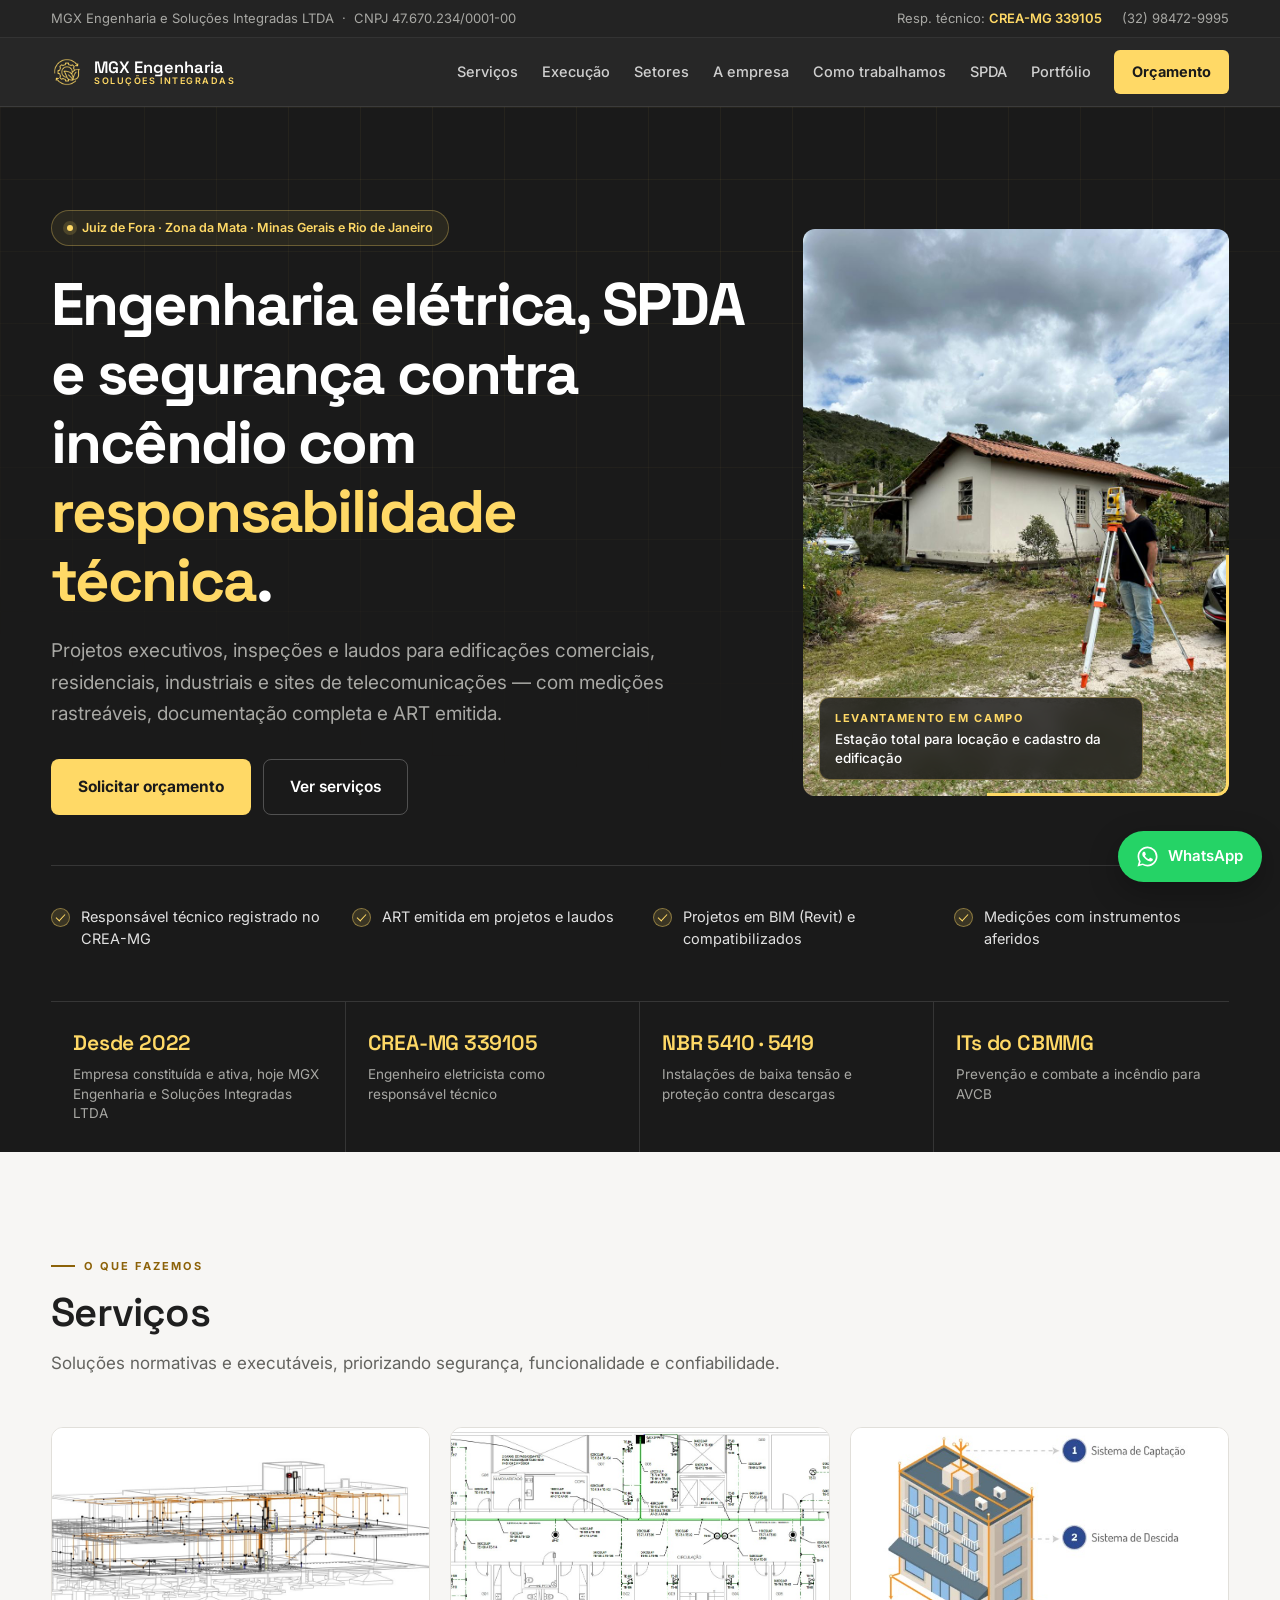
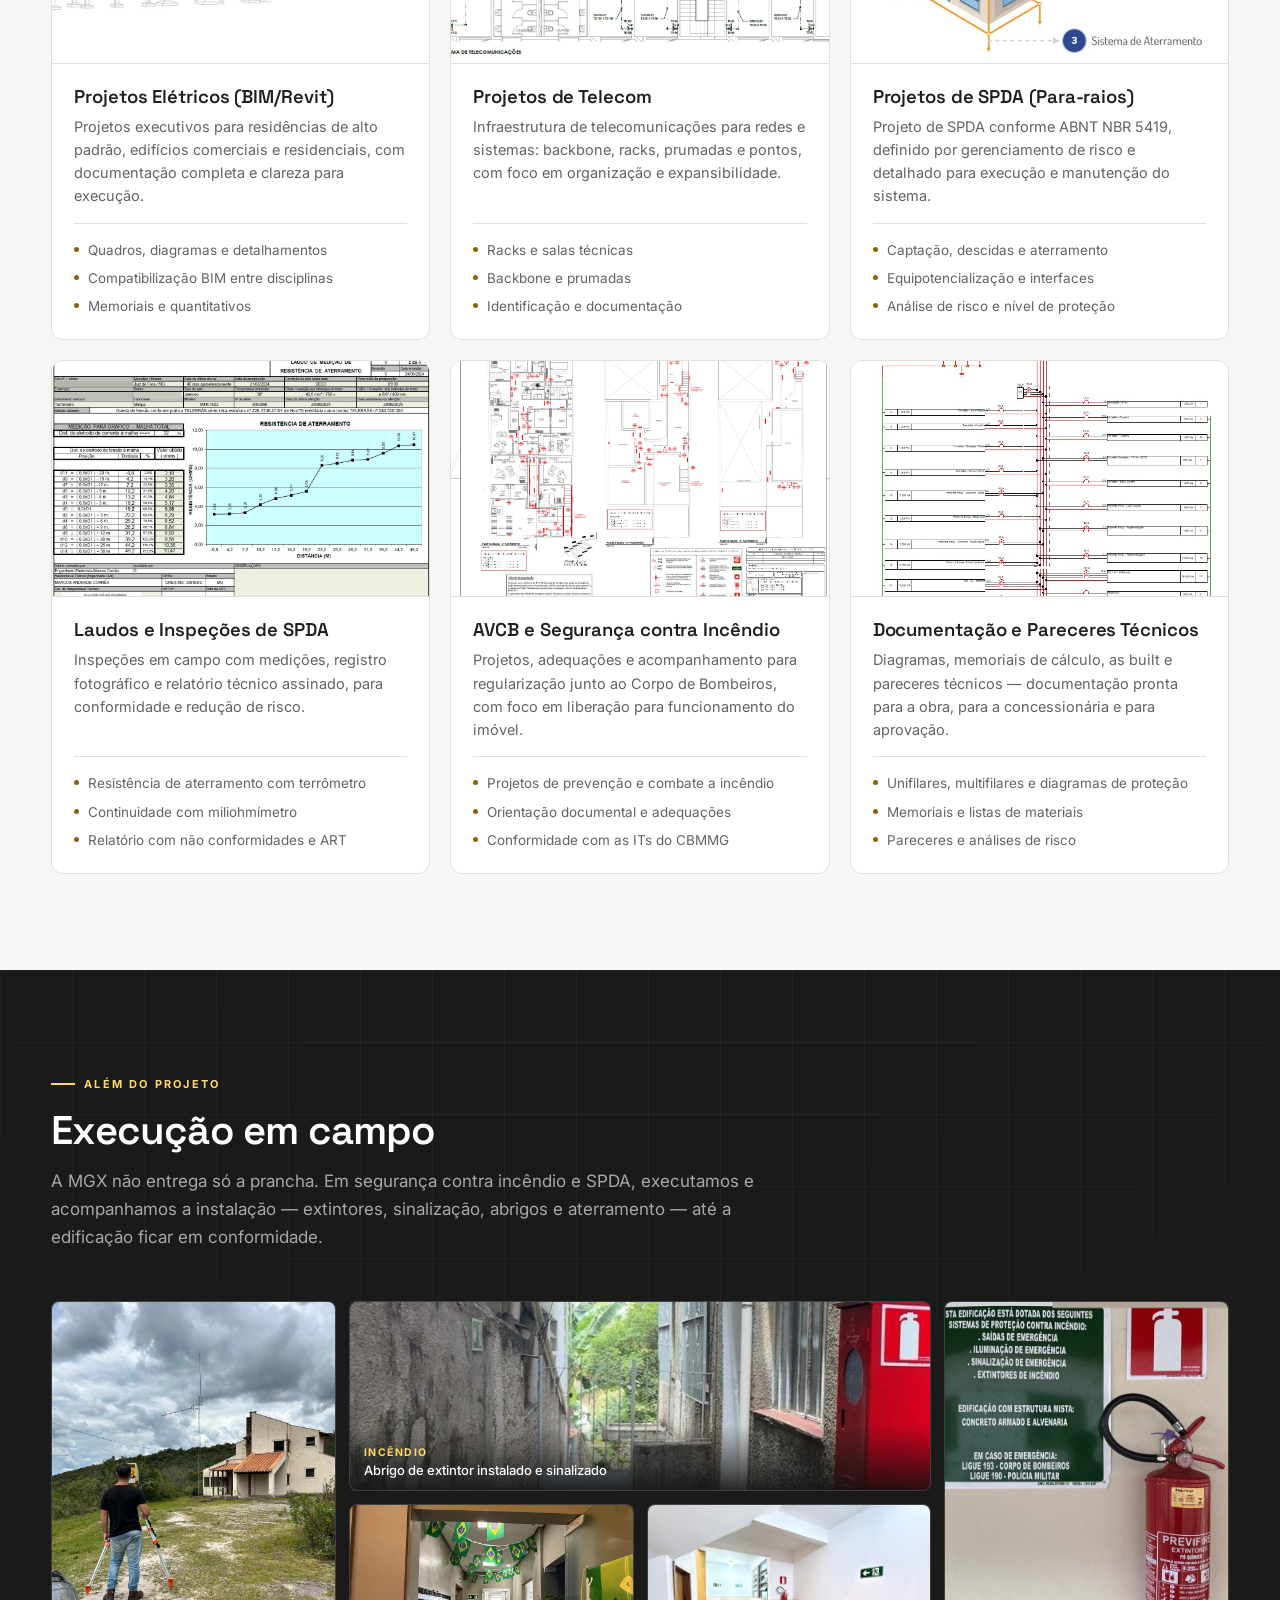
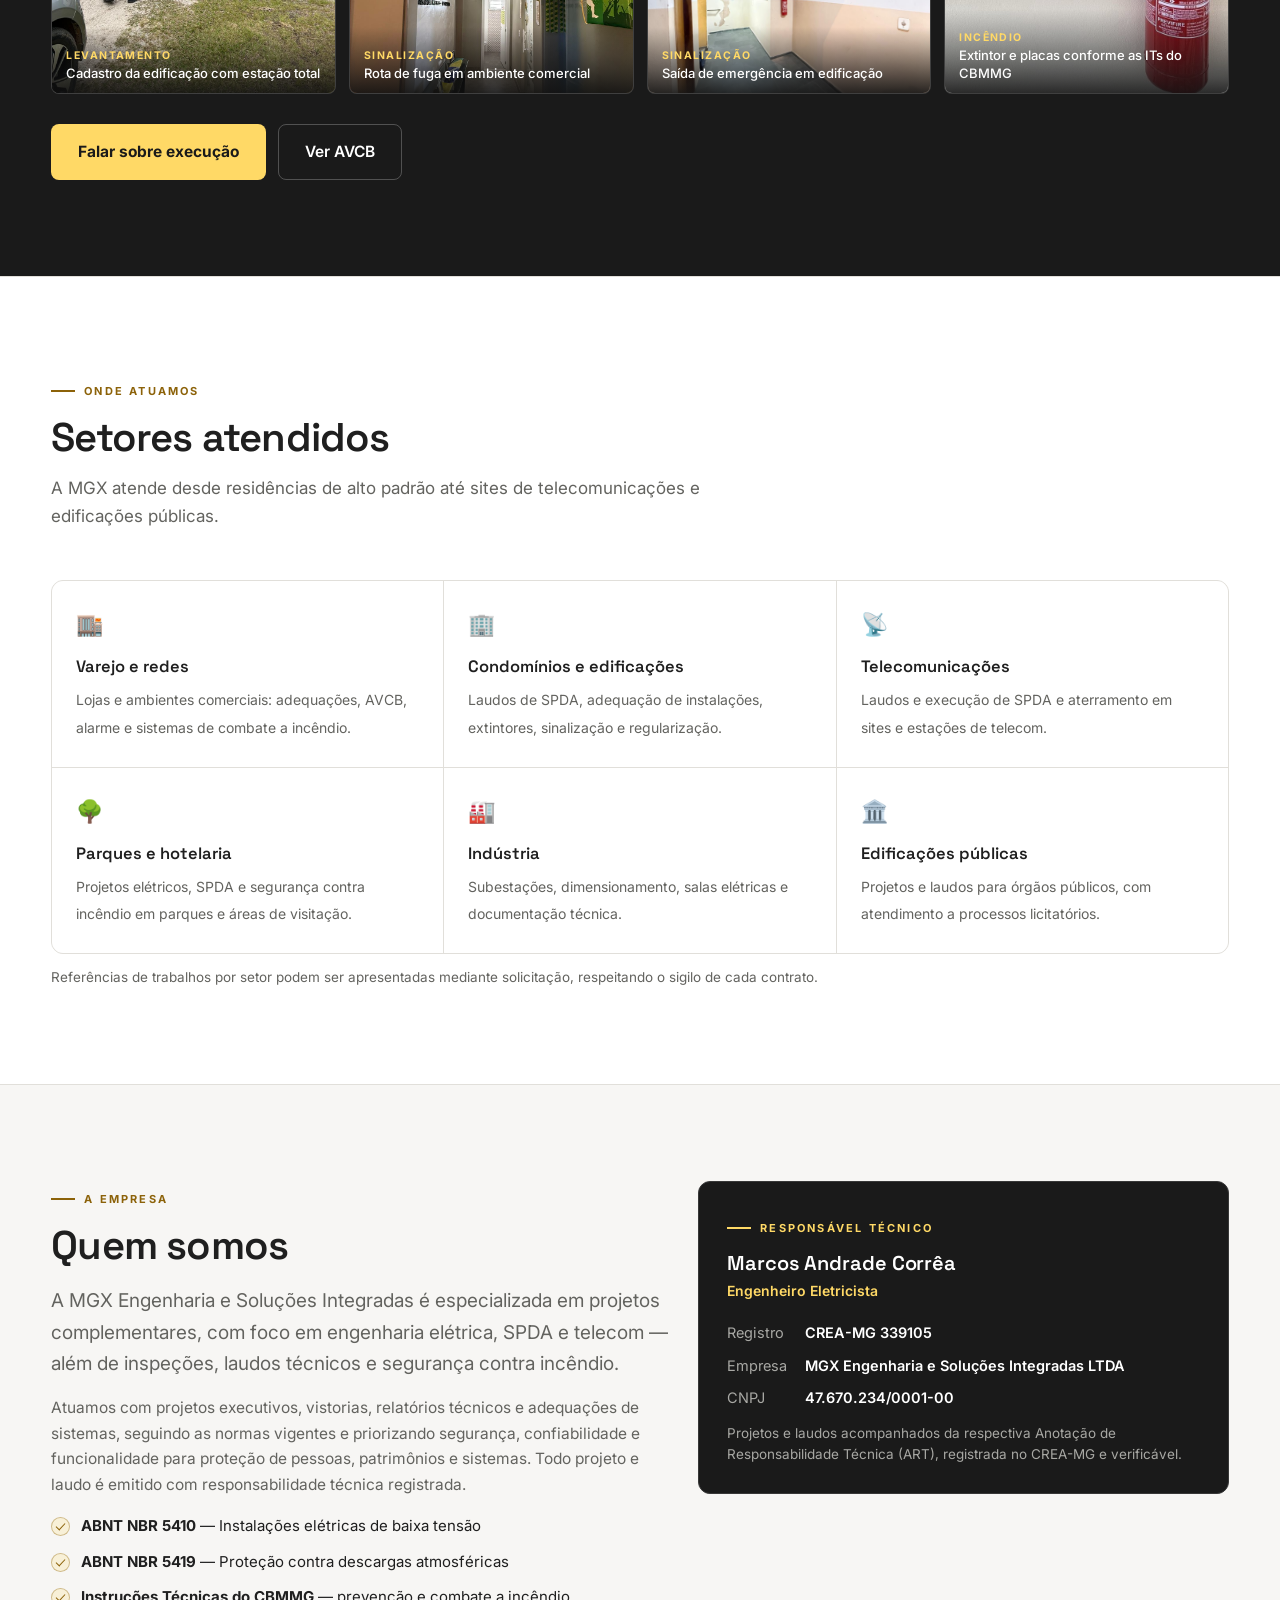
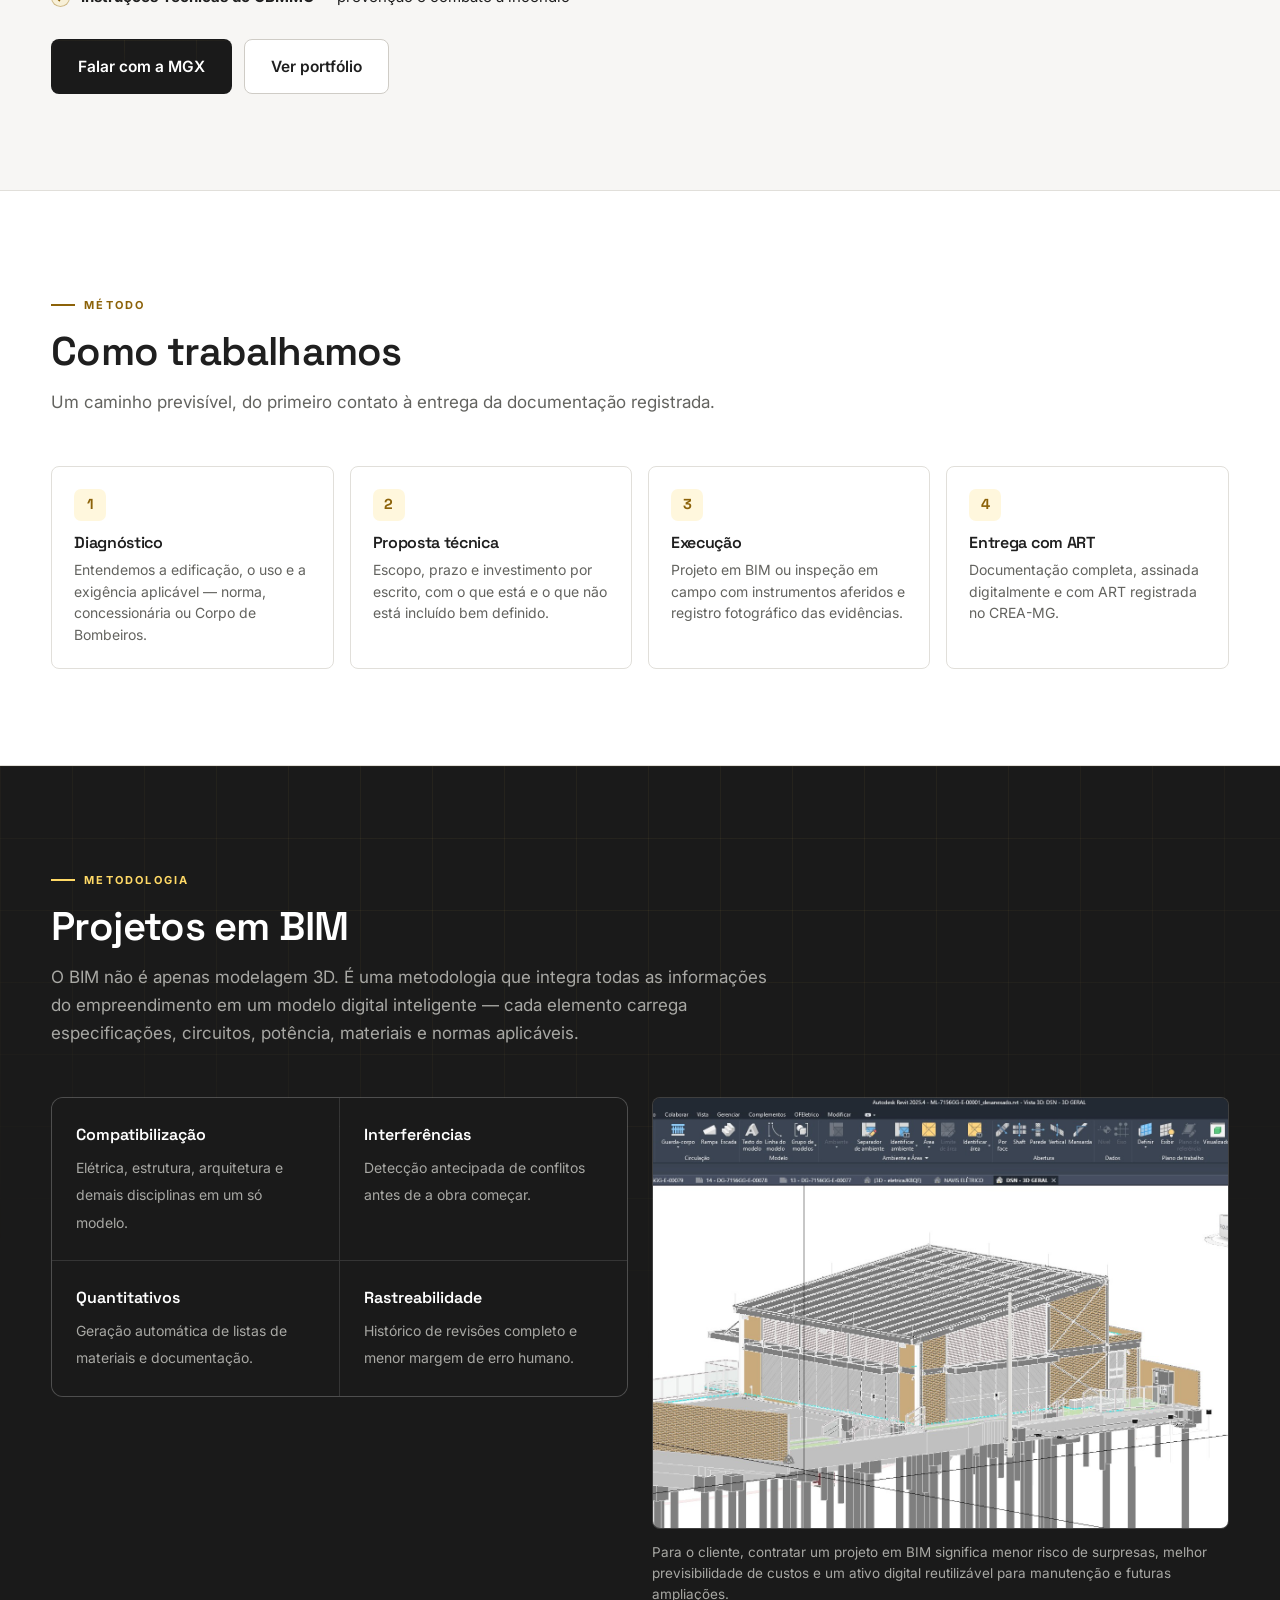
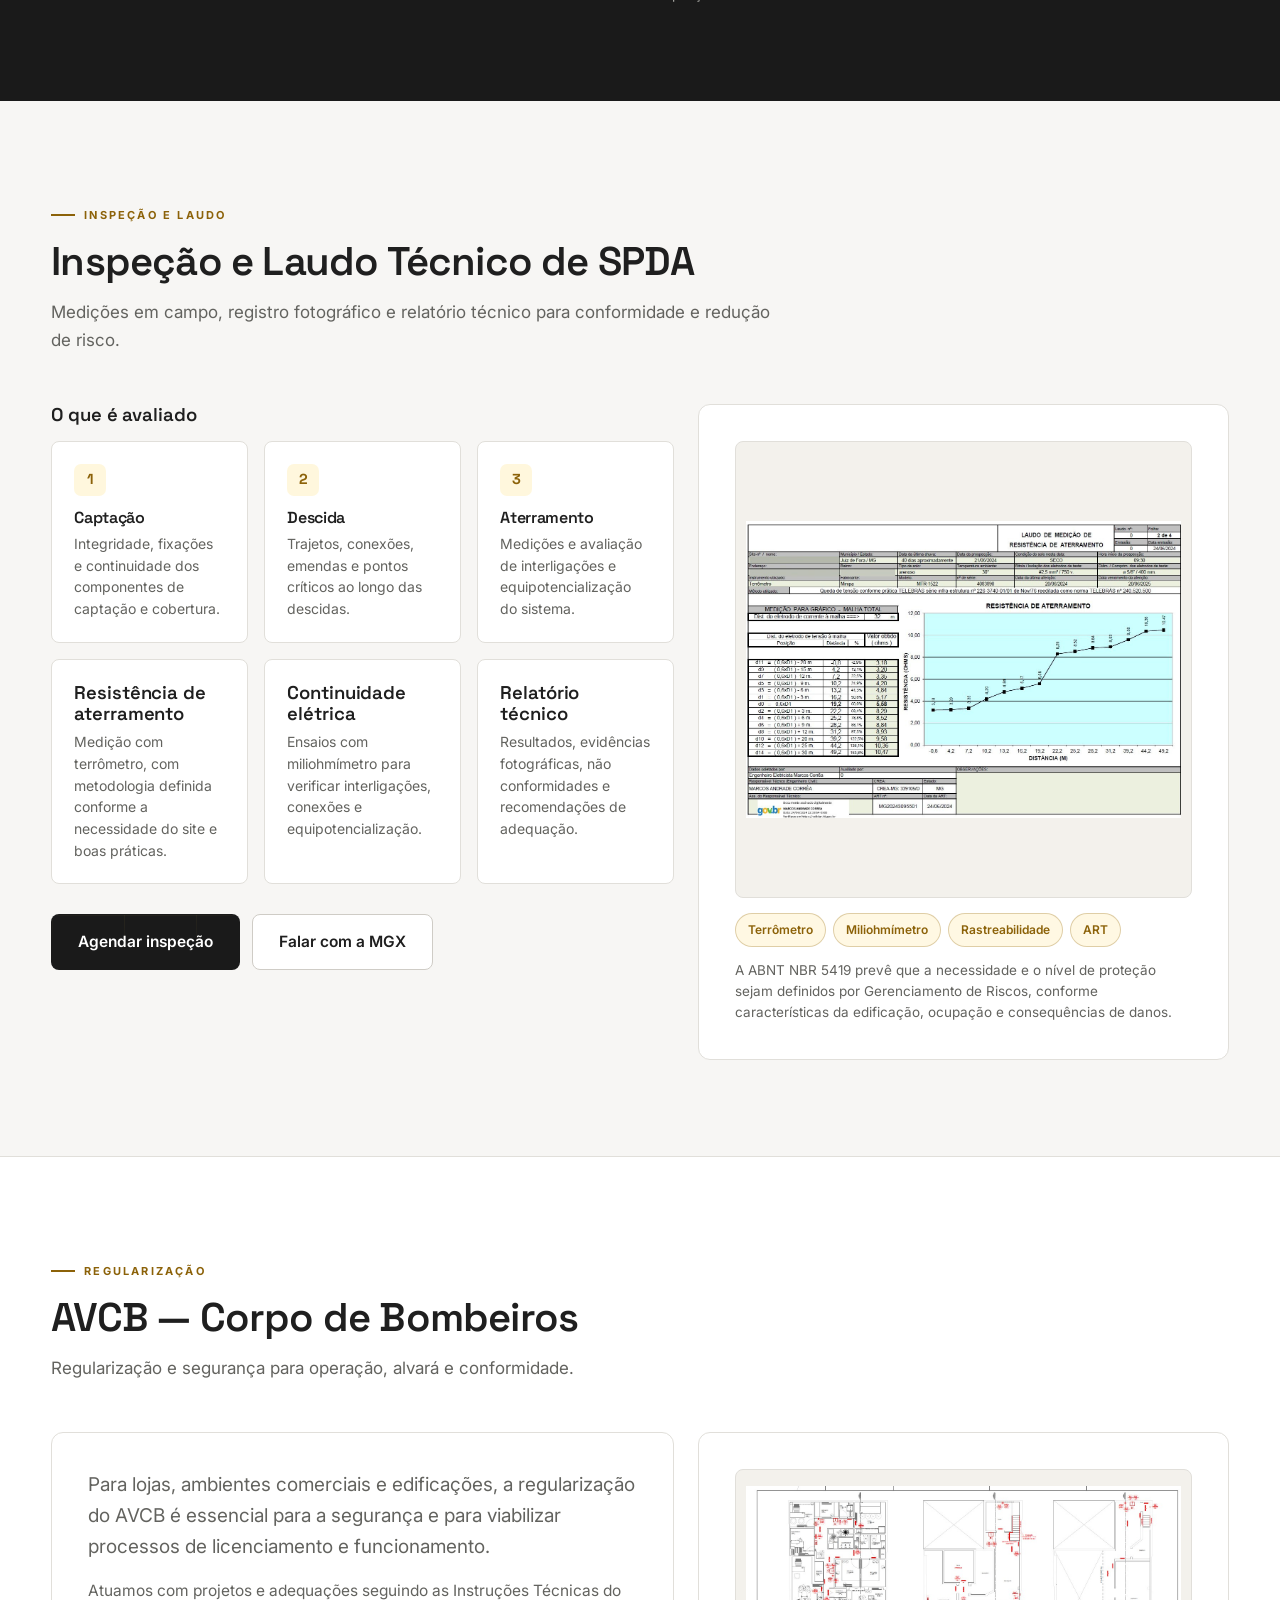
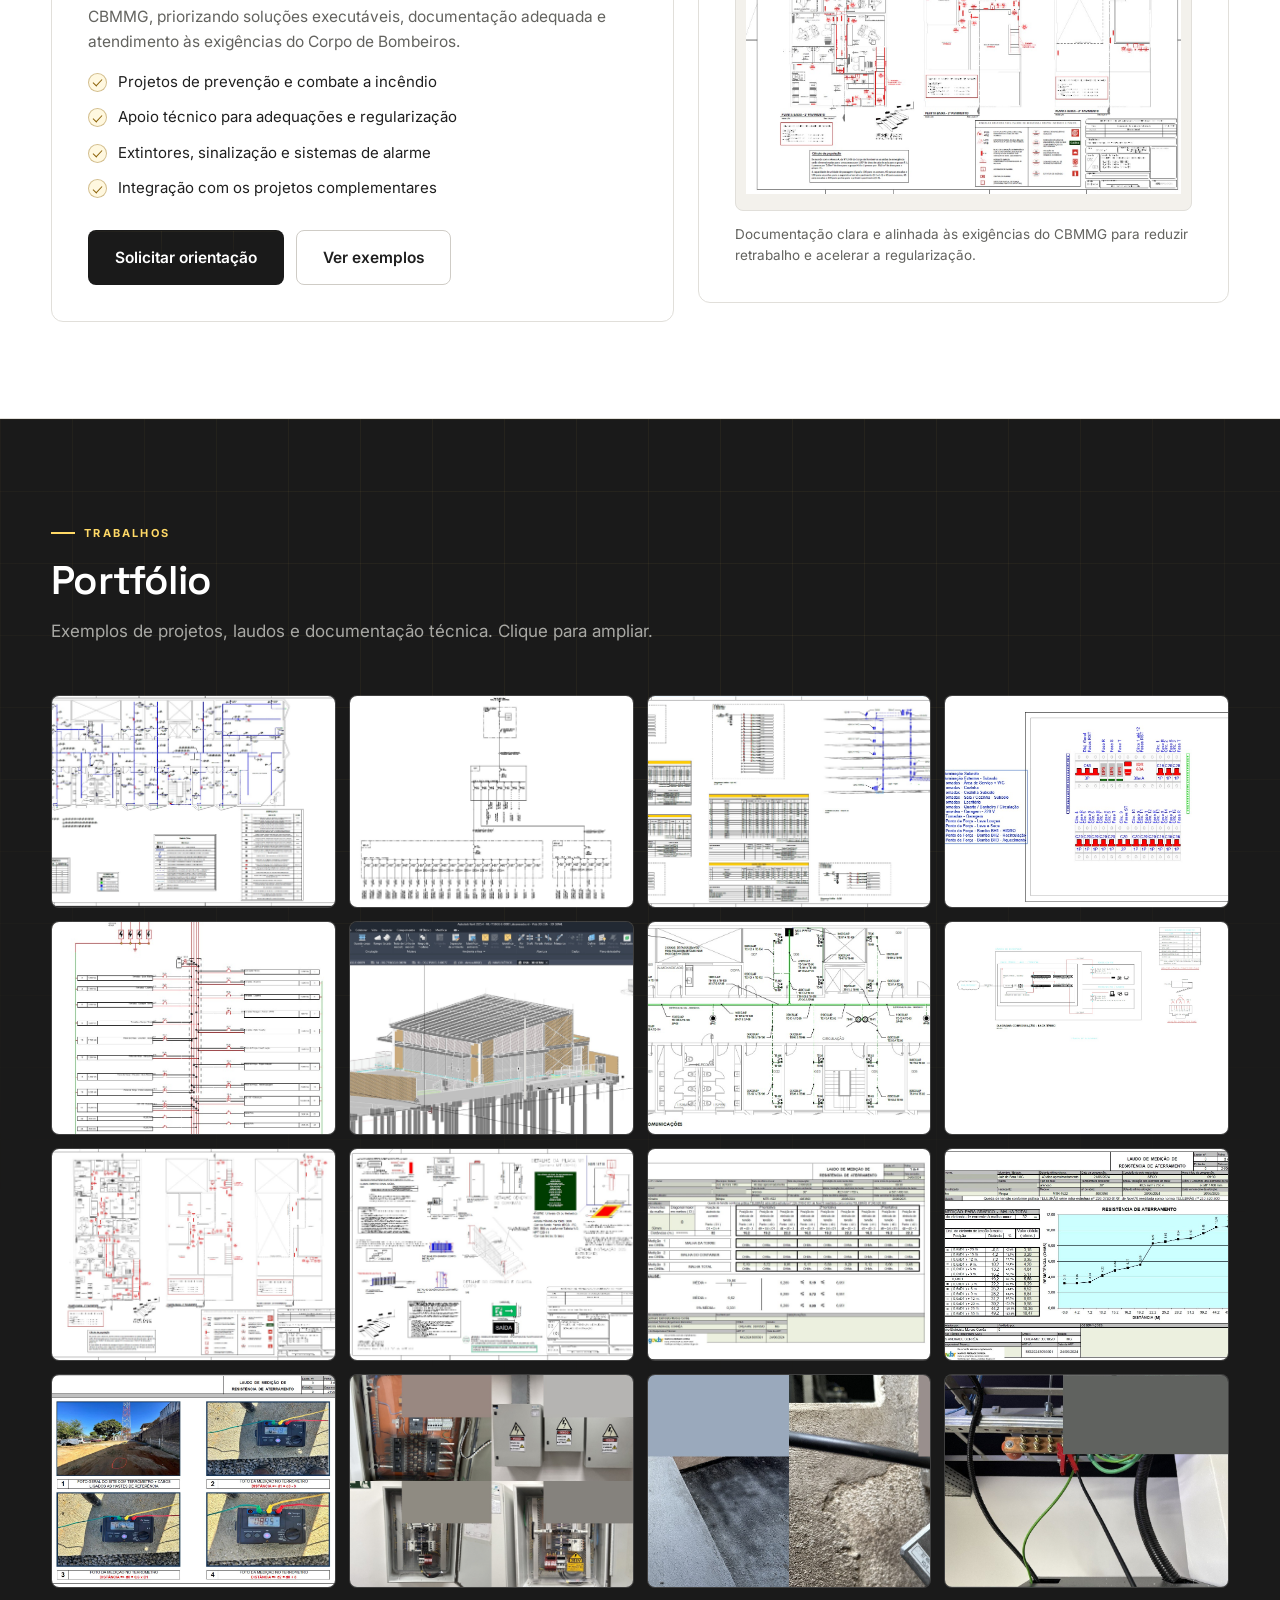
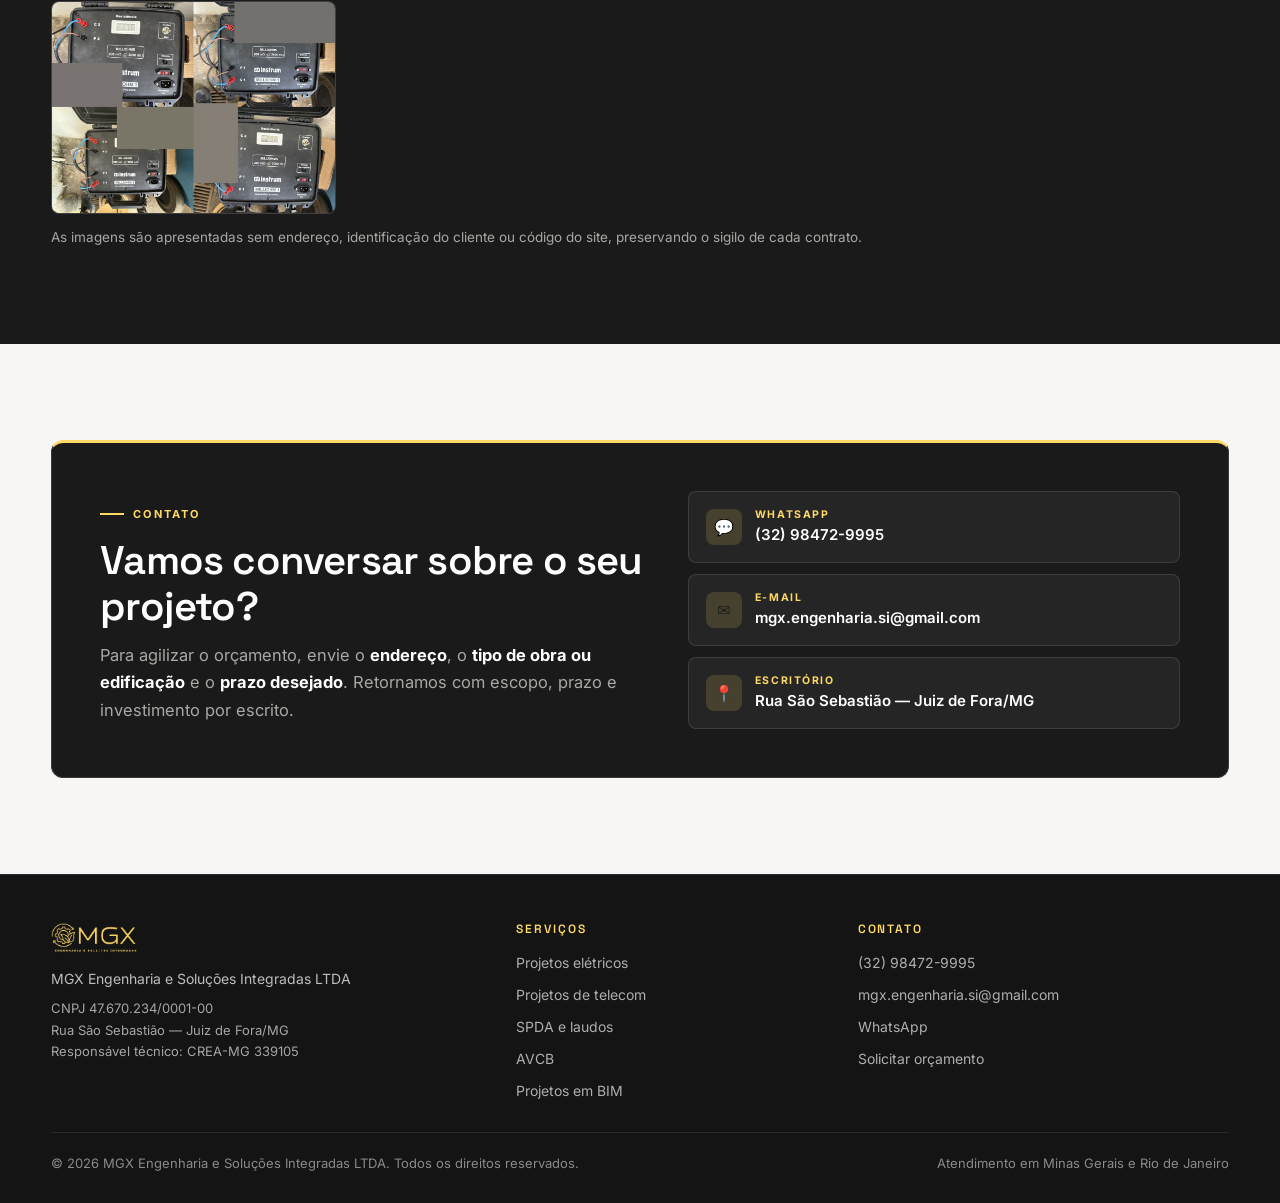
==== commit c486725f: "Usa fotos reais de campo e cria a seção de execução O que faltava para o site ter presença era fotog" ====
--- a/index.html
+++ b/index.html
@@ -157,8 +157,16 @@
   .check{flex-shrink:0; width:19px; height:19px; border-radius:50%; margin-top:2px; background:rgba(255,217,102,.14); border:1px solid rgba(255,217,102,.42); position:relative}
   .check::after{content:""; position:absolute; left:6px; top:3.2px; width:4.2px; height:8px; border:solid var(--brand); border-width:0 1.8px 1.8px 0; transform:rotate(43deg)}
 
+  /* lista de diferenciais abaixo do hero */
+  .hero-bullets{
+    grid-template-columns:repeat(4,1fr); gap:18px 26px;
+    margin-top:clamp(32px,4.5vw,50px); padding-top:clamp(28px,4vw,40px);
+    border-top:1px solid rgba(255,255,255,.12);
+  }
+  .hero-bullets li{font-size:14.5px}
+
   /* faixa de credenciais */
-  .credbar{margin-top:clamp(44px,6vw,74px); border-top:1px solid rgba(255,255,255,.12); display:grid; grid-template-columns:repeat(4,1fr)}
+  .credbar{margin-top:clamp(32px,4.5vw,52px); border-top:1px solid rgba(255,255,255,.12); display:grid; grid-template-columns:repeat(4,1fr)}
   .cred{padding:24px 22px 28px; border-right:1px solid rgba(255,255,255,.12)}
   .cred:last-child{border-right:0}
   .cred b{display:block; font-family:'Space Grotesk',sans-serif; font-size:21px; font-weight:600; color:var(--brand); margin-bottom:4px; letter-spacing:-.01em}
@@ -300,11 +308,47 @@
     *{animation-duration:.01ms !important; transition-duration:.01ms !important}
   }
 
+  /* ---------------- Foto do hero ---------------- */
+  .hero-photo{position:relative; border-radius:var(--r-lg); overflow:hidden; aspect-ratio:3/4; background:#242424}
+  .hero-photo img{width:100%; height:100%; object-fit:cover}
+  /* moldura em L, no amarelo da marca */
+  .hero-photo::after{
+    content:""; position:absolute; right:0; bottom:0; width:56%; height:42%;
+    border-right:3px solid var(--brand); border-bottom:3px solid var(--brand);
+    border-bottom-right-radius:var(--r-lg); pointer-events:none;
+  }
+  .photo-chip{
+    position:absolute; left:16px; bottom:16px; z-index:2;
+    background:rgba(26,26,26,.82); backdrop-filter:blur(8px); -webkit-backdrop-filter:blur(8px);
+    border:1px solid rgba(255,217,102,.35); border-radius:10px; padding:11px 15px; max-width:76%;
+  }
+  .photo-chip b{display:block; color:var(--brand); font-size:11px; letter-spacing:.15em; text-transform:uppercase; font-weight:700; margin-bottom:3px}
+  .photo-chip span{display:block; color:#fff; font-size:13.5px; line-height:1.4; font-weight:500}
+
+  /* ---------------- Execução em campo ---------------- */
+  .field{display:grid; grid-template-columns:repeat(4,1fr); grid-auto-rows:190px; gap:13px}
+  .field figure{
+    margin:0; position:relative; overflow:hidden; border-radius:var(--r);
+    border:1px solid rgba(255,255,255,.13); background:rgba(255,255,255,.04);
+  }
+  .field figure img{width:100%; height:100%; object-fit:cover; transition:transform .5s}
+  .field figure:hover img{transform:scale(1.05)}
+  .field .tall{grid-row:span 2}
+  .field .wide{grid-column:span 2}
+  .field figcaption{
+    position:absolute; left:0; right:0; bottom:0; padding:22px 14px 11px;
+    background:linear-gradient(transparent, rgba(16,16,16,.88));
+    color:#fff; font-size:13px; font-weight:500; line-height:1.35;
+  }
+  .field figcaption em{display:block; font-style:normal; color:var(--brand); font-size:10.5px; letter-spacing:.14em; text-transform:uppercase; font-weight:700; margin-bottom:2px}
+
   /* ---------------- Responsivo ---------------- */
   @media (max-width:1040px){
+    .field{grid-template-columns:repeat(2,1fr); grid-auto-rows:170px}
     .services,.sectors{grid-template-columns:repeat(2,1fr)}
     .gallery{grid-template-columns:repeat(3,1fr)}
     .credbar{grid-template-columns:repeat(2,1fr)}
+    .hero-bullets{grid-template-columns:repeat(2,1fr)}
     .cred:nth-child(2){border-right:0}
     .cred:nth-child(1),.cred:nth-child(2){border-bottom:1px solid rgba(255,255,255,.12)}
     .steps.four{grid-template-columns:repeat(2,1fr)}
@@ -316,6 +360,7 @@
     .hero-grid{grid-template-columns:1fr; gap:28px}
     .split,.split.even{grid-template-columns:1fr}
     .steps,.steps.four{grid-template-columns:1fr}
+    .hero-bullets{grid-template-columns:1fr; gap:12px}
     .cards{grid-template-columns:1fr}
     .benefits{grid-template-columns:1fr}
     .contact-wrap{grid-template-columns:1fr}
@@ -326,6 +371,8 @@
     .container{width:min(var(--maxw),100% - 32px)}
     .services,.sectors{grid-template-columns:1fr}
     .gallery{grid-template-columns:repeat(2,1fr)}
+    .field{grid-template-columns:1fr; grid-auto-rows:220px}
+    .field .tall,.field .wide{grid-row:auto; grid-column:auto}
     .cta-row .btn{width:100%}
     .foot-grid{grid-template-columns:1fr}
     .wa-float span{display:none}
@@ -367,6 +414,7 @@
     </a>
     <nav aria-label="Menu" class="nav">
       <a href="#servicos">Serviços</a>
+      <a href="#execucao">Execução</a>
       <a href="#setores">Setores</a>
       <a href="#empresa">A empresa</a>
       <a href="#processo">Como trabalhamos</a>
@@ -379,6 +427,7 @@
   <div class="container">
     <nav aria-label="Menu mobile" class="nav-mobile" id="navMobile">
       <a href="#servicos" onclick="closeMenu()">Serviços</a>
+      <a href="#execucao" onclick="closeMenu()">Execução em campo</a>
       <a href="#setores" onclick="closeMenu()">Setores atendidos</a>
       <a href="#empresa" onclick="closeMenu()">A empresa</a>
       <a href="#processo" onclick="closeMenu()">Como trabalhamos</a>
@@ -409,16 +458,21 @@
         </div>
       </div>
 
-      <aside class="hero-card">
-        <h3>Por que a MGX</h3>
-        <ul class="bullets">
-          <li><span class="check"></span> Responsável técnico registrado no CREA-MG</li>
-          <li><span class="check"></span> ART emitida em projetos e laudos</li>
-          <li><span class="check"></span> Projetos em BIM (Revit) e compatibilizados</li>
-          <li><span class="check"></span> Medições com terrômetro e miliohmímetro aferidos</li>
-        </ul>
+      <aside class="hero-photo">
+        <img alt="Engenheiro da MGX em levantamento de campo com estação total" fetchpriority="high" src="img/campo-levantamento-estacao-total.jpg"/>
+        <div class="photo-chip">
+          <b>Levantamento em campo</b>
+          <span>Estação total para locação e cadastro da edificação</span>
+        </div>
       </aside>
     </div>
+
+    <ul class="bullets hero-bullets">
+      <li><span class="check"></span> Responsável técnico registrado no CREA-MG</li>
+      <li><span class="check"></span> ART emitida em projetos e laudos</li>
+      <li><span class="check"></span> Projetos em BIM (Revit) e compatibilizados</li>
+      <li><span class="check"></span> Medições com instrumentos aferidos</li>
+    </ul>
 
     <div class="credbar">
       <div class="cred"><b>Desde 2022</b><span>Empresa constituída e ativa, hoje MGX Engenharia e Soluções Integradas LTDA</span></div>
@@ -492,6 +546,48 @@
           <ul><li>Unifilares, multifilares e diagramas de proteção</li><li>Memoriais e listas de materiais</li><li>Pareceres e análises de risco</li></ul>
         </div>
       </article>
+    </div>
+  </div>
+</section>
+
+<!-- ============ EXECUÇÃO EM CAMPO ============ -->
+<section class="section dark" id="execucao">
+  <div class="container">
+    <div class="section-title reveal">
+      <div class="eyebrow">Além do projeto</div>
+      <h2>Execução em campo</h2>
+      <p>
+        A MGX não entrega só a prancha. Em segurança contra incêndio e SPDA, executamos e acompanhamos a
+        instalação — extintores, sinalização, abrigos e aterramento — até a edificação ficar em conformidade.
+      </p>
+    </div>
+
+    <div class="field reveal">
+      <figure class="tall">
+        <img alt="Levantamento de campo com estação total" loading="lazy" src="img/campo-estacao-total-edificacao.jpg"/>
+        <figcaption><em>Levantamento</em>Cadastro da edificação com estação total</figcaption>
+      </figure>
+      <figure class="wide">
+        <img alt="Abrigo de extintor instalado em edificação" loading="lazy" src="img/incendio-abrigo-extintor.jpg"/>
+        <figcaption><em>Incêndio</em>Abrigo de extintor instalado e sinalizado</figcaption>
+      </figure>
+      <figure class="tall">
+        <img alt="Extintor e placas de sinalização de segurança instalados" loading="lazy" src="img/incendio-extintor-placas.jpg"/>
+        <figcaption><em>Incêndio</em>Extintor e placas conforme as ITs do CBMMG</figcaption>
+      </figure>
+      <figure>
+        <img alt="Sinalização de rota de fuga instalada em corredor" loading="lazy" src="img/incendio-sinalizacao-corredor.jpg"/>
+        <figcaption><em>Sinalização</em>Rota de fuga em ambiente comercial</figcaption>
+      </figure>
+      <figure>
+        <img alt="Extintor e sinalização de saída instalados em hall" loading="lazy" src="img/incendio-extintor-hall.jpg"/>
+        <figcaption><em>Sinalização</em>Saída de emergência em edificação</figcaption>
+      </figure>
+    </div>
+
+    <div class="cta-row">
+      <a class="btn primary" href="https://wa.me/5532984729995?text=Ol%C3%A1%2C%20preciso%20de%20execu%C3%A7%C3%A3o%20de%20itens%20de%20seguran%C3%A7a%20contra%20inc%C3%AAndio." target="_blank" rel="noopener" onclick="return gtag_report_conversion('https://wa.me/5532984729995?text=Ol%C3%A1%2C%20preciso%20de%20execu%C3%A7%C3%A3o%20de%20itens%20de%20seguran%C3%A7a%20contra%20inc%C3%AAndio.');">Falar sobre execução</a>
+      <a class="btn ghost" href="#avcb">Ver AVCB</a>
     </div>
   </div>
 </section>
@@ -550,7 +646,6 @@
         <div class="cargo">Engenheiro Eletricista</div>
         <dl>
           <dt>Registro</dt><dd>CREA-MG 339105</dd>
-          <dt>Entidade</dt><dd>Clube de Engenharia de Juiz de Fora</dd>
           <dt>Empresa</dt><dd>MGX Engenharia e Soluções Integradas LTDA</dd>
           <dt>CNPJ</dt><dd>47.670.234/0001-00</dd>
         </dl>
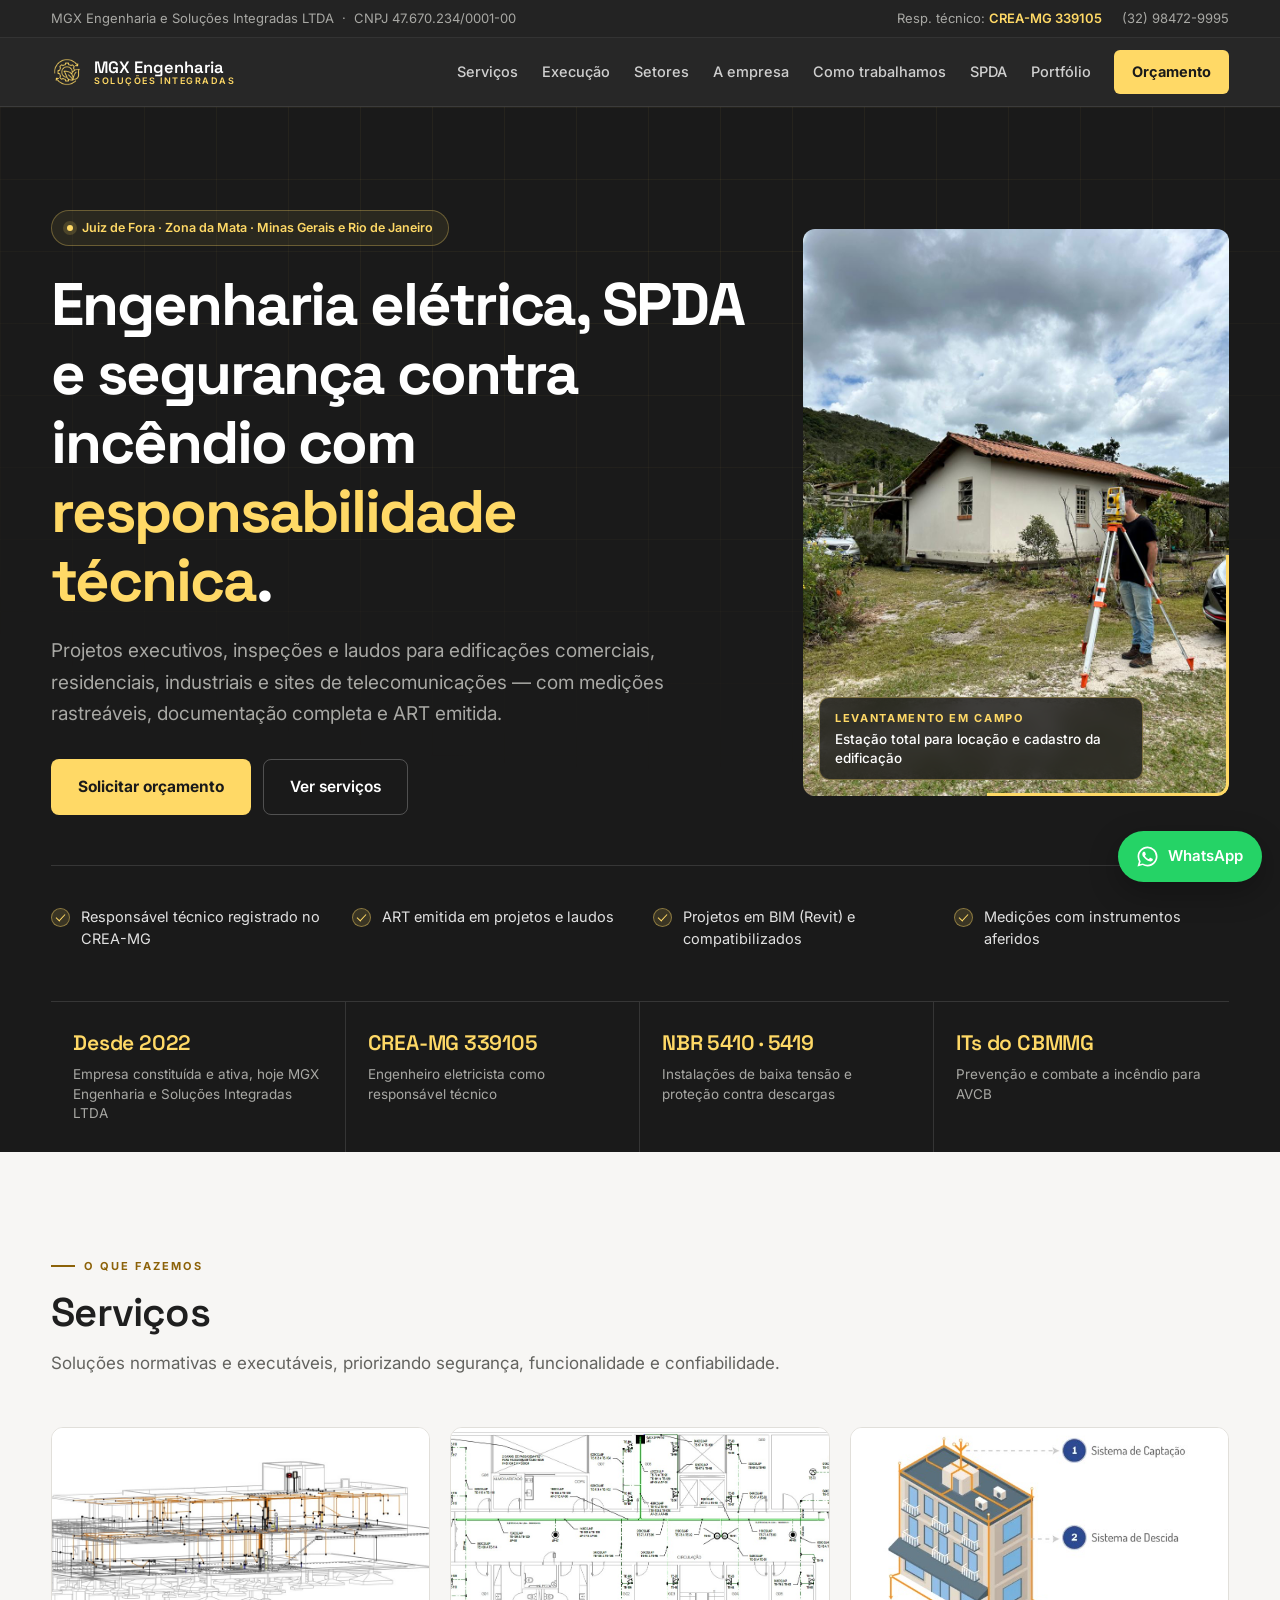
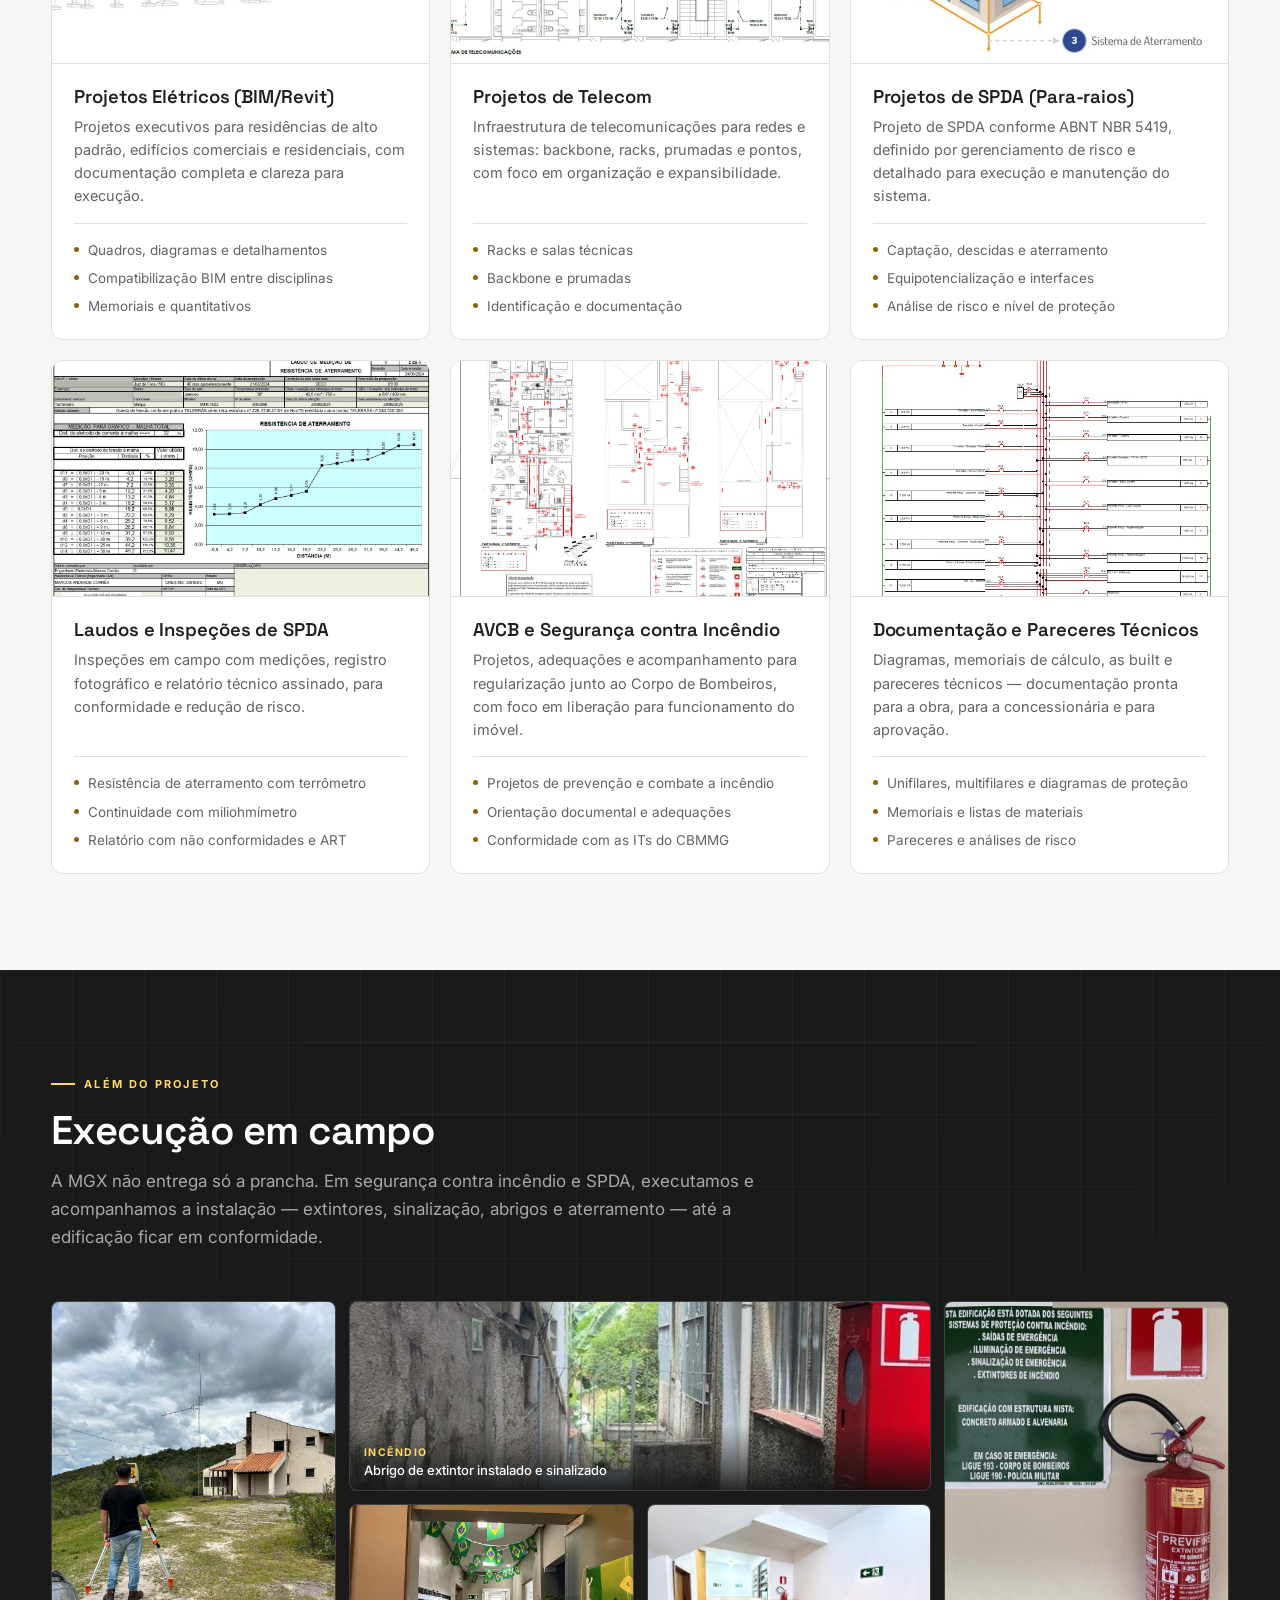
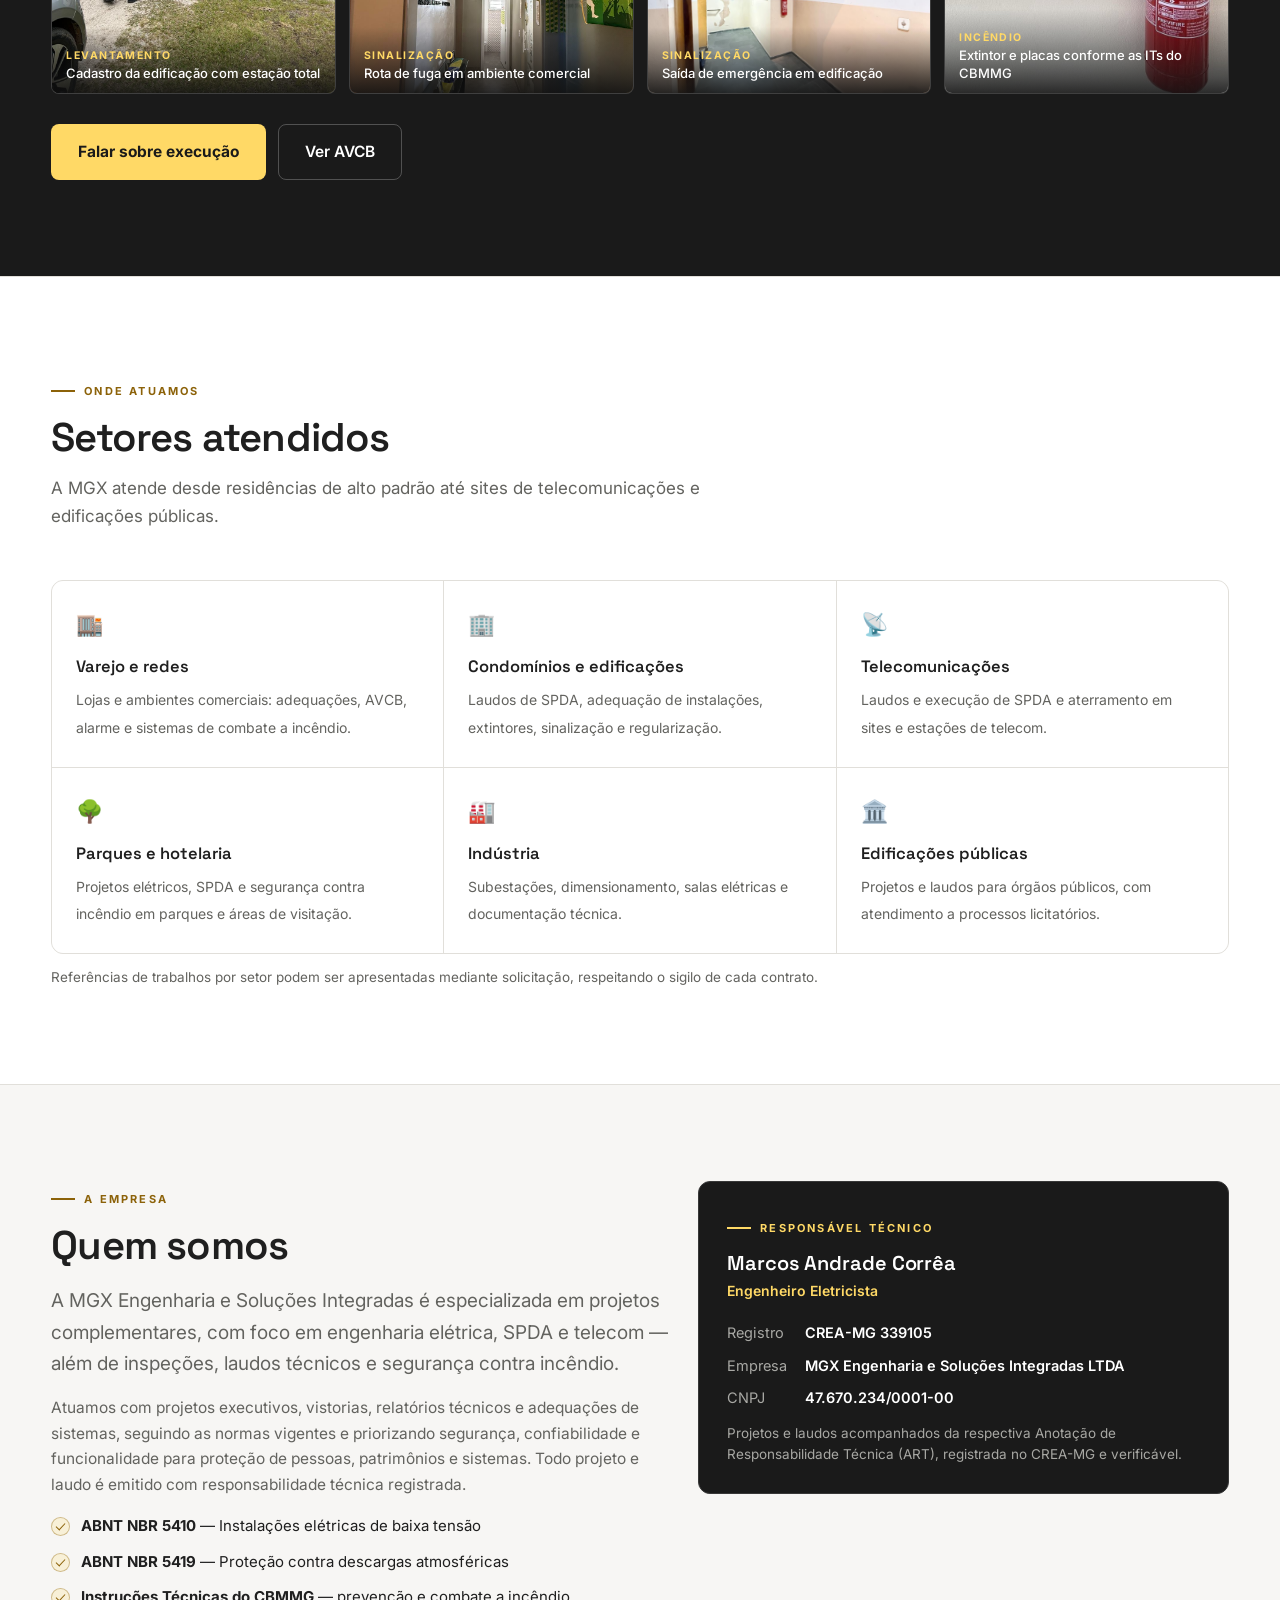
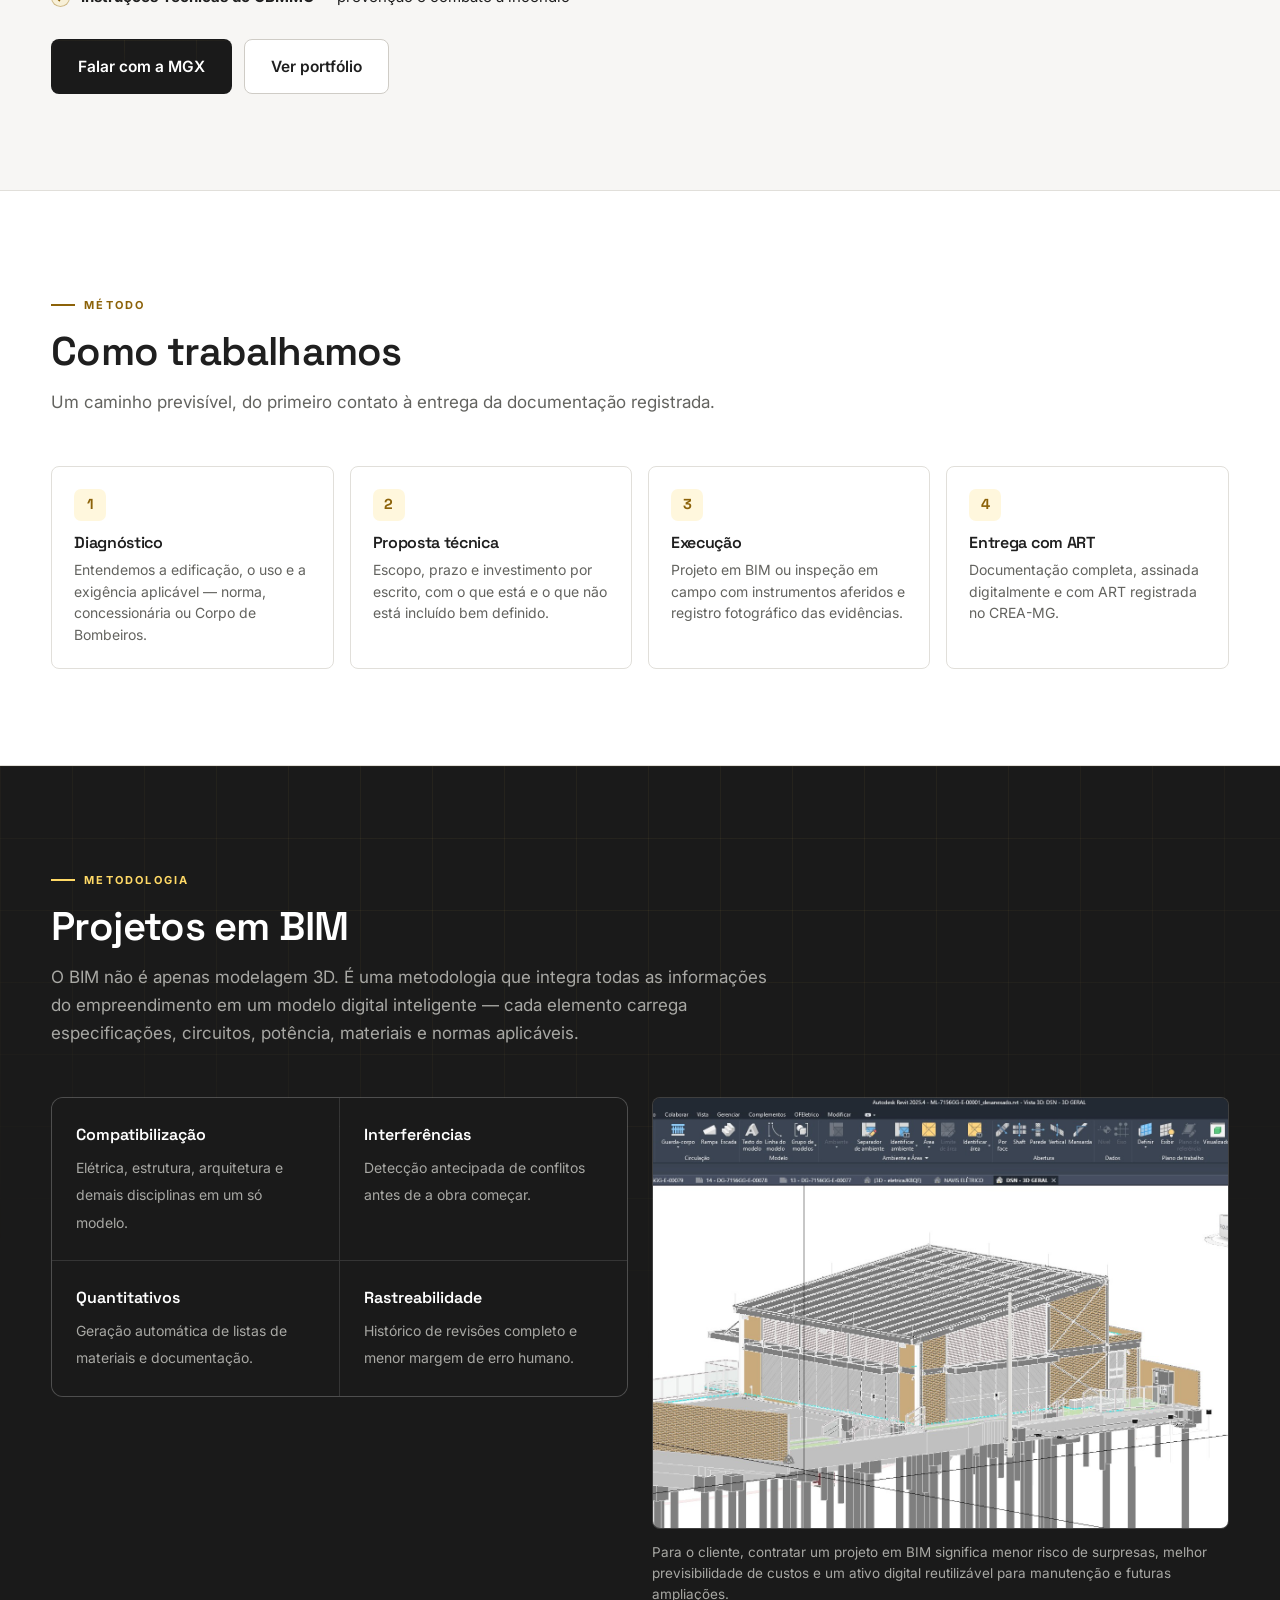
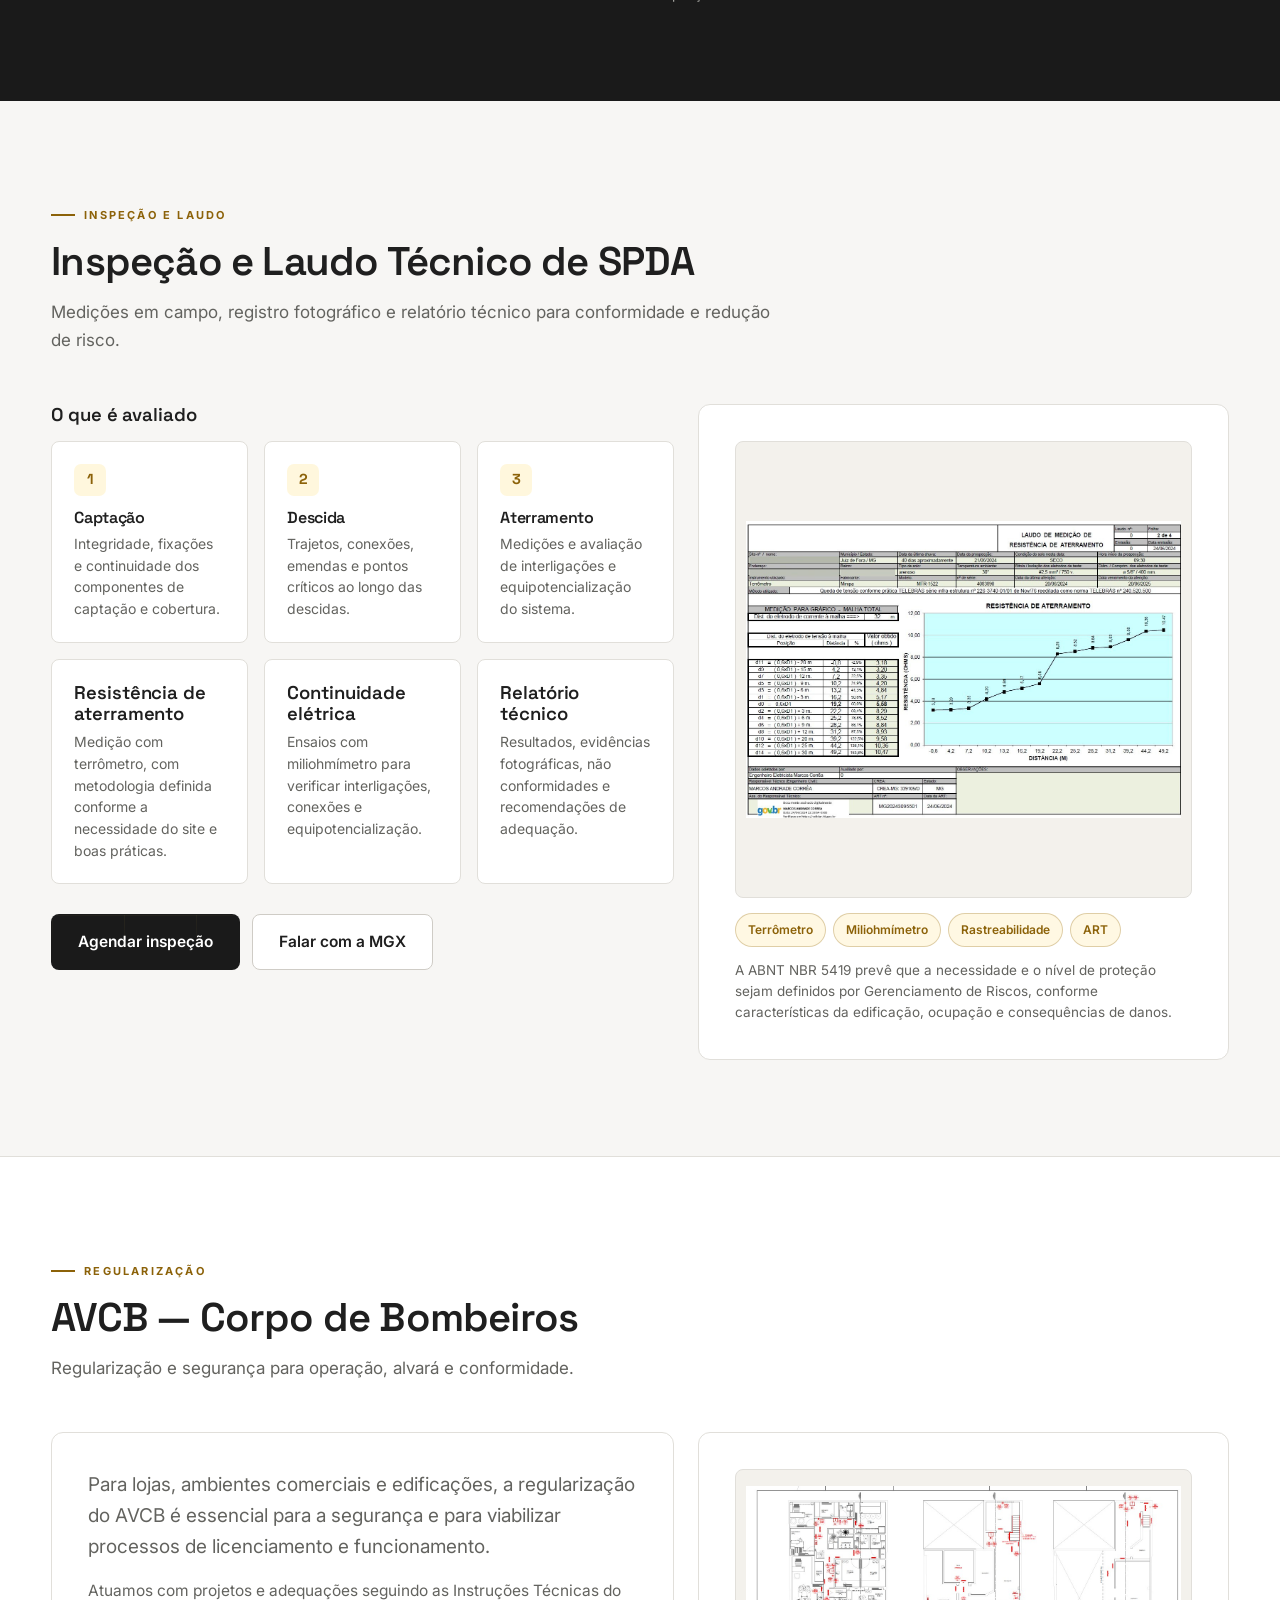
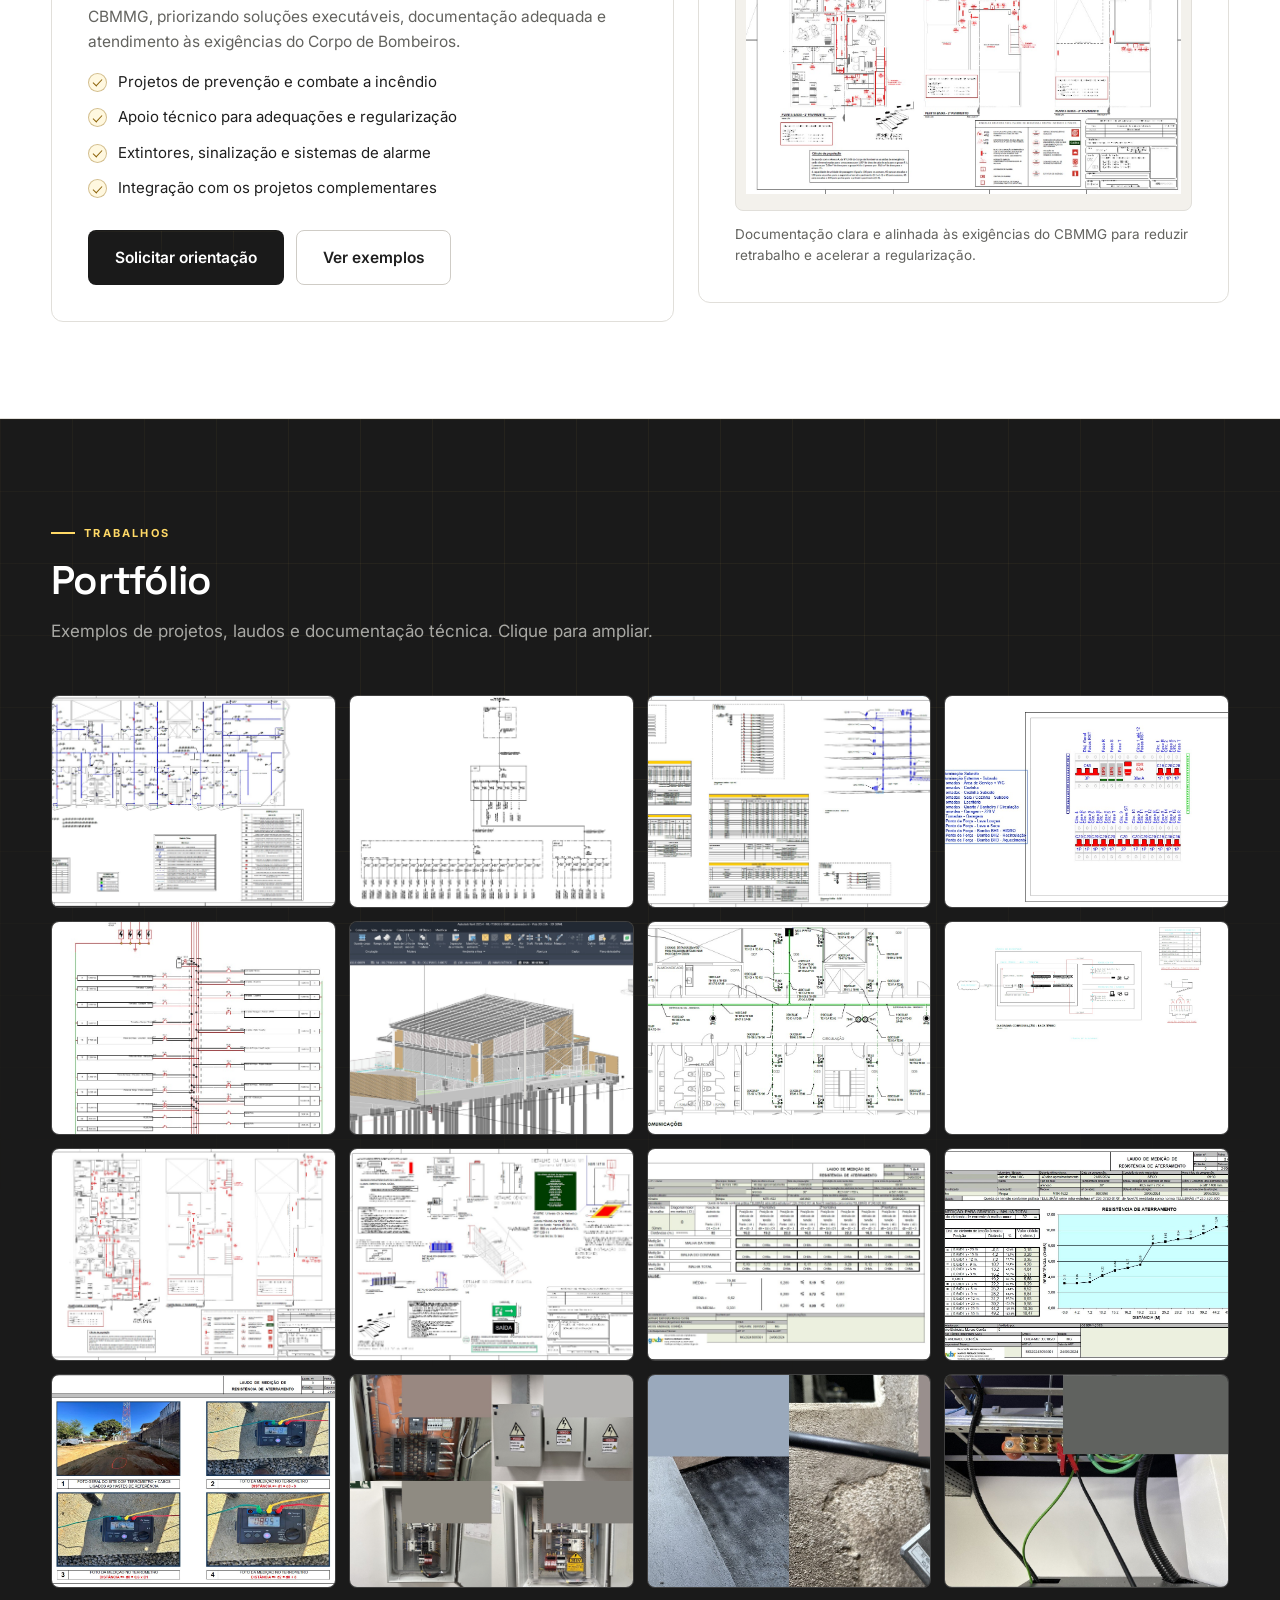
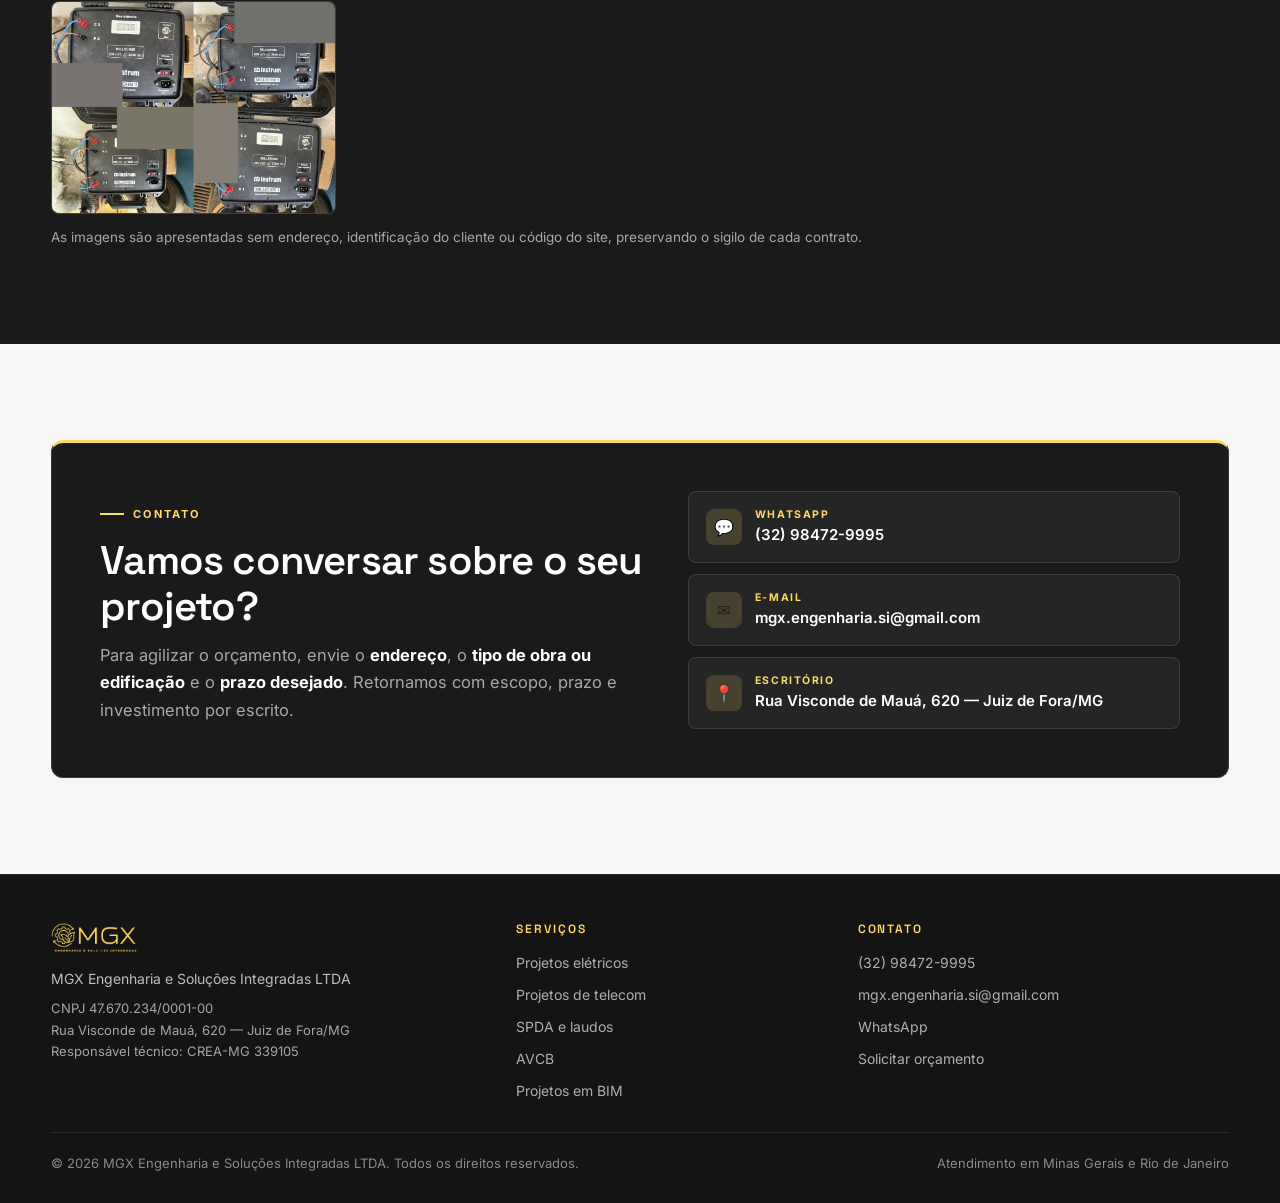
==== commit 3a77f2ac: "Corrige endereço e põe mensagem em português em todos os botões de WhatsApp Os botões sem texto pron" ====
--- a/index.html
+++ b/index.html
@@ -420,7 +420,7 @@
       <a href="#processo">Como trabalhamos</a>
       <a href="#spda">SPDA</a>
       <a href="#portfolio">Portfólio</a>
-      <a class="nav-cta" href="https://wa.me/5532984729995" target="_blank" rel="noopener" onclick="return gtag_report_conversion('https://wa.me/5532984729995');">Orçamento</a>
+      <a class="nav-cta" href="https://wa.me/5532984729995?text=Ol%C3%A1%2C%20vim%20pelo%20site%20da%20MGX%20e%20gostaria%20de%20um%20or%C3%A7amento." target="_blank" rel="noopener" onclick="return gtag_report_conversion('https://wa.me/5532984729995?text=Ol%C3%A1%2C%20vim%20pelo%20site%20da%20MGX%20e%20gostaria%20de%20um%20or%C3%A7amento.');">Orçamento</a>
     </nav>
     <button aria-label="Abrir menu" aria-expanded="false" class="menu-toggle" id="menuToggle" onclick="toggleMenu()"><span></span><span></span><span></span></button>
   </div>
@@ -436,7 +436,7 @@
       <a href="#avcb" onclick="closeMenu()">AVCB</a>
       <a href="#portfolio" onclick="closeMenu()">Portfólio</a>
       <a href="#contato" onclick="closeMenu()">Contato</a>
-      <a class="mob-cta" href="https://wa.me/5532984729995" target="_blank" rel="noopener" onclick="return gtag_report_conversion('https://wa.me/5532984729995');">Solicitar orçamento</a>
+      <a class="mob-cta" href="https://wa.me/5532984729995?text=Ol%C3%A1%2C%20vim%20pelo%20site%20da%20MGX%20e%20gostaria%20de%20um%20or%C3%A7amento." target="_blank" rel="noopener" onclick="return gtag_report_conversion('https://wa.me/5532984729995?text=Ol%C3%A1%2C%20vim%20pelo%20site%20da%20MGX%20e%20gostaria%20de%20um%20or%C3%A7amento.');">Solicitar orçamento</a>
     </nav>
   </div>
 </div>
@@ -453,7 +453,7 @@
           sites de telecomunicações — com medições rastreáveis, documentação completa e ART emitida.
         </p>
         <div class="cta-row">
-          <a class="btn primary" href="https://wa.me/5532984729995" target="_blank" rel="noopener" onclick="return gtag_report_conversion('https://wa.me/5532984729995');">Solicitar orçamento</a>
+          <a class="btn primary" href="https://wa.me/5532984729995?text=Ol%C3%A1%2C%20vim%20pelo%20site%20da%20MGX%20e%20gostaria%20de%20um%20or%C3%A7amento." target="_blank" rel="noopener" onclick="return gtag_report_conversion('https://wa.me/5532984729995?text=Ol%C3%A1%2C%20vim%20pelo%20site%20da%20MGX%20e%20gostaria%20de%20um%20or%C3%A7amento.');">Solicitar orçamento</a>
           <a class="btn ghost" href="#servicos">Ver serviços</a>
         </div>
       </div>
@@ -635,7 +635,7 @@
           <li><span class="check"></span> <span><b>Instruções Técnicas do CBMMG</b> — prevenção e combate a incêndio</span></li>
         </ul>
         <div class="cta-row">
-          <a class="btn dark" href="https://wa.me/5532984729995" target="_blank" rel="noopener" onclick="return gtag_report_conversion('https://wa.me/5532984729995');">Falar com a MGX</a>
+          <a class="btn dark" href="https://wa.me/5532984729995?text=Ol%C3%A1%2C%20vim%20pelo%20site%20da%20MGX%20e%20gostaria%20de%20um%20or%C3%A7amento." target="_blank" rel="noopener" onclick="return gtag_report_conversion('https://wa.me/5532984729995?text=Ol%C3%A1%2C%20vim%20pelo%20site%20da%20MGX%20e%20gostaria%20de%20um%20or%C3%A7amento.');">Falar com a MGX</a>
           <a class="btn outline" href="#portfolio">Ver portfólio</a>
         </div>
       </div>
@@ -851,7 +851,7 @@
           <span class="ci-ico">✉</span><span class="ci-txt"><small>E-mail</small><b id="mailText">carregando…</b></span>
         </a>
         <div class="contact-item" style="cursor:default">
-          <span class="ci-ico">📍</span><span class="ci-txt"><small>Escritório</small><b>Rua São Sebastião — Juiz de Fora/MG</b></span>
+          <span class="ci-ico">📍</span><span class="ci-txt"><small>Escritório</small><b>Rua Visconde de Mauá, 620 — Juiz de Fora/MG</b></span>
         </div>
       </div>
     </div>
@@ -865,7 +865,7 @@
         <img alt="MGX Engenharia e Soluções Integradas" loading="lazy" src="img/mgx-logo.png"/>
         <div style="color:rgba(255,255,255,.72)">MGX Engenharia e Soluções Integradas LTDA</div>
         <div style="margin-top:8px; font-size:13px">CNPJ 47.670.234/0001-00</div>
-        <div style="font-size:13px">Rua São Sebastião — Juiz de Fora/MG</div>
+        <div style="font-size:13px">Rua Visconde de Mauá, 620 — Juiz de Fora/MG</div>
         <div style="font-size:13px">Responsável técnico: CREA-MG 339105</div>
       </div>
       <div>
@@ -883,7 +883,7 @@
         <ul>
           <li><a href="tel:+5532984729995">(32) 98472-9995</a></li>
           <li><a href="#" id="mailLinkFoot">carregando…</a></li>
-          <li><a href="https://wa.me/5532984729995" target="_blank" rel="noopener" onclick="return gtag_report_conversion('https://wa.me/5532984729995');">WhatsApp</a></li>
+          <li><a href="https://wa.me/5532984729995?text=Ol%C3%A1%2C%20vim%20pelo%20site%20da%20MGX%20e%20gostaria%20de%20um%20or%C3%A7amento." target="_blank" rel="noopener" onclick="return gtag_report_conversion('https://wa.me/5532984729995?text=Ol%C3%A1%2C%20vim%20pelo%20site%20da%20MGX%20e%20gostaria%20de%20um%20or%C3%A7amento.');">WhatsApp</a></li>
           <li><a href="#contato">Solicitar orçamento</a></li>
         </ul>
       </div>
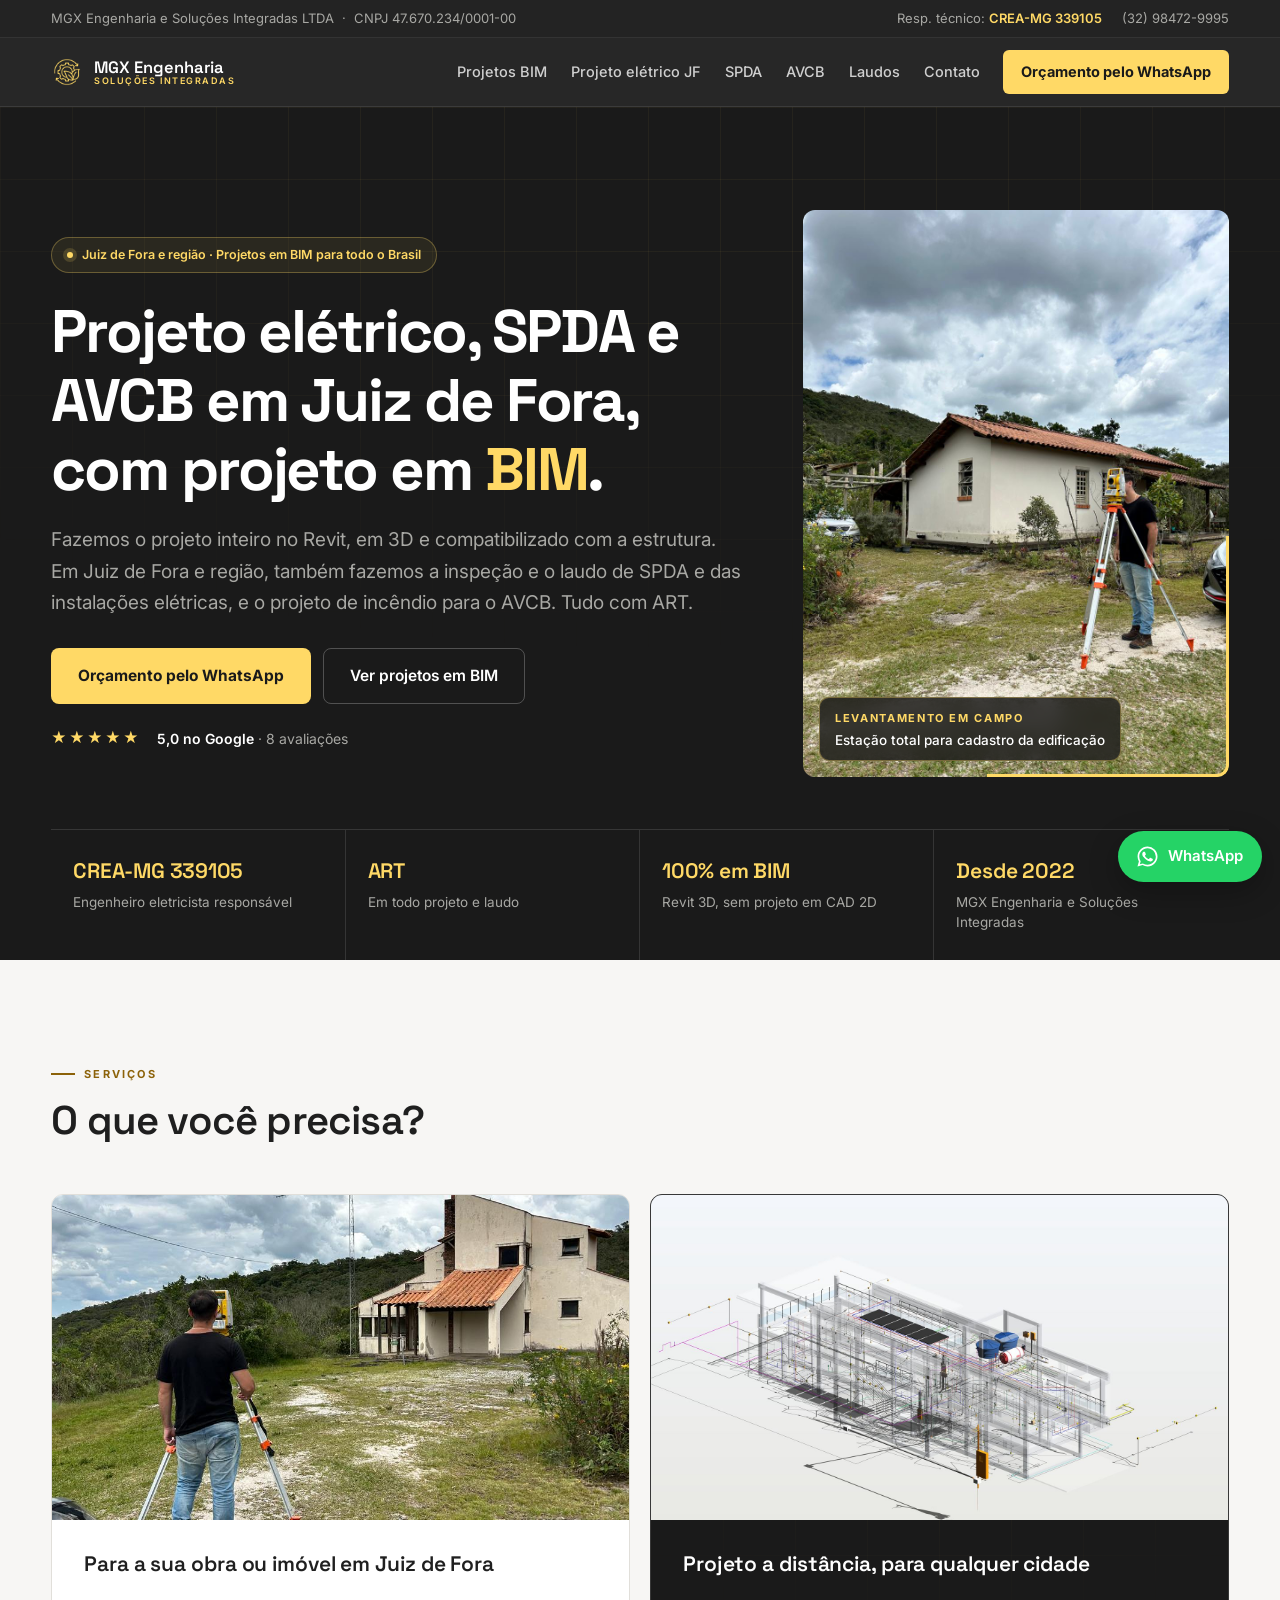
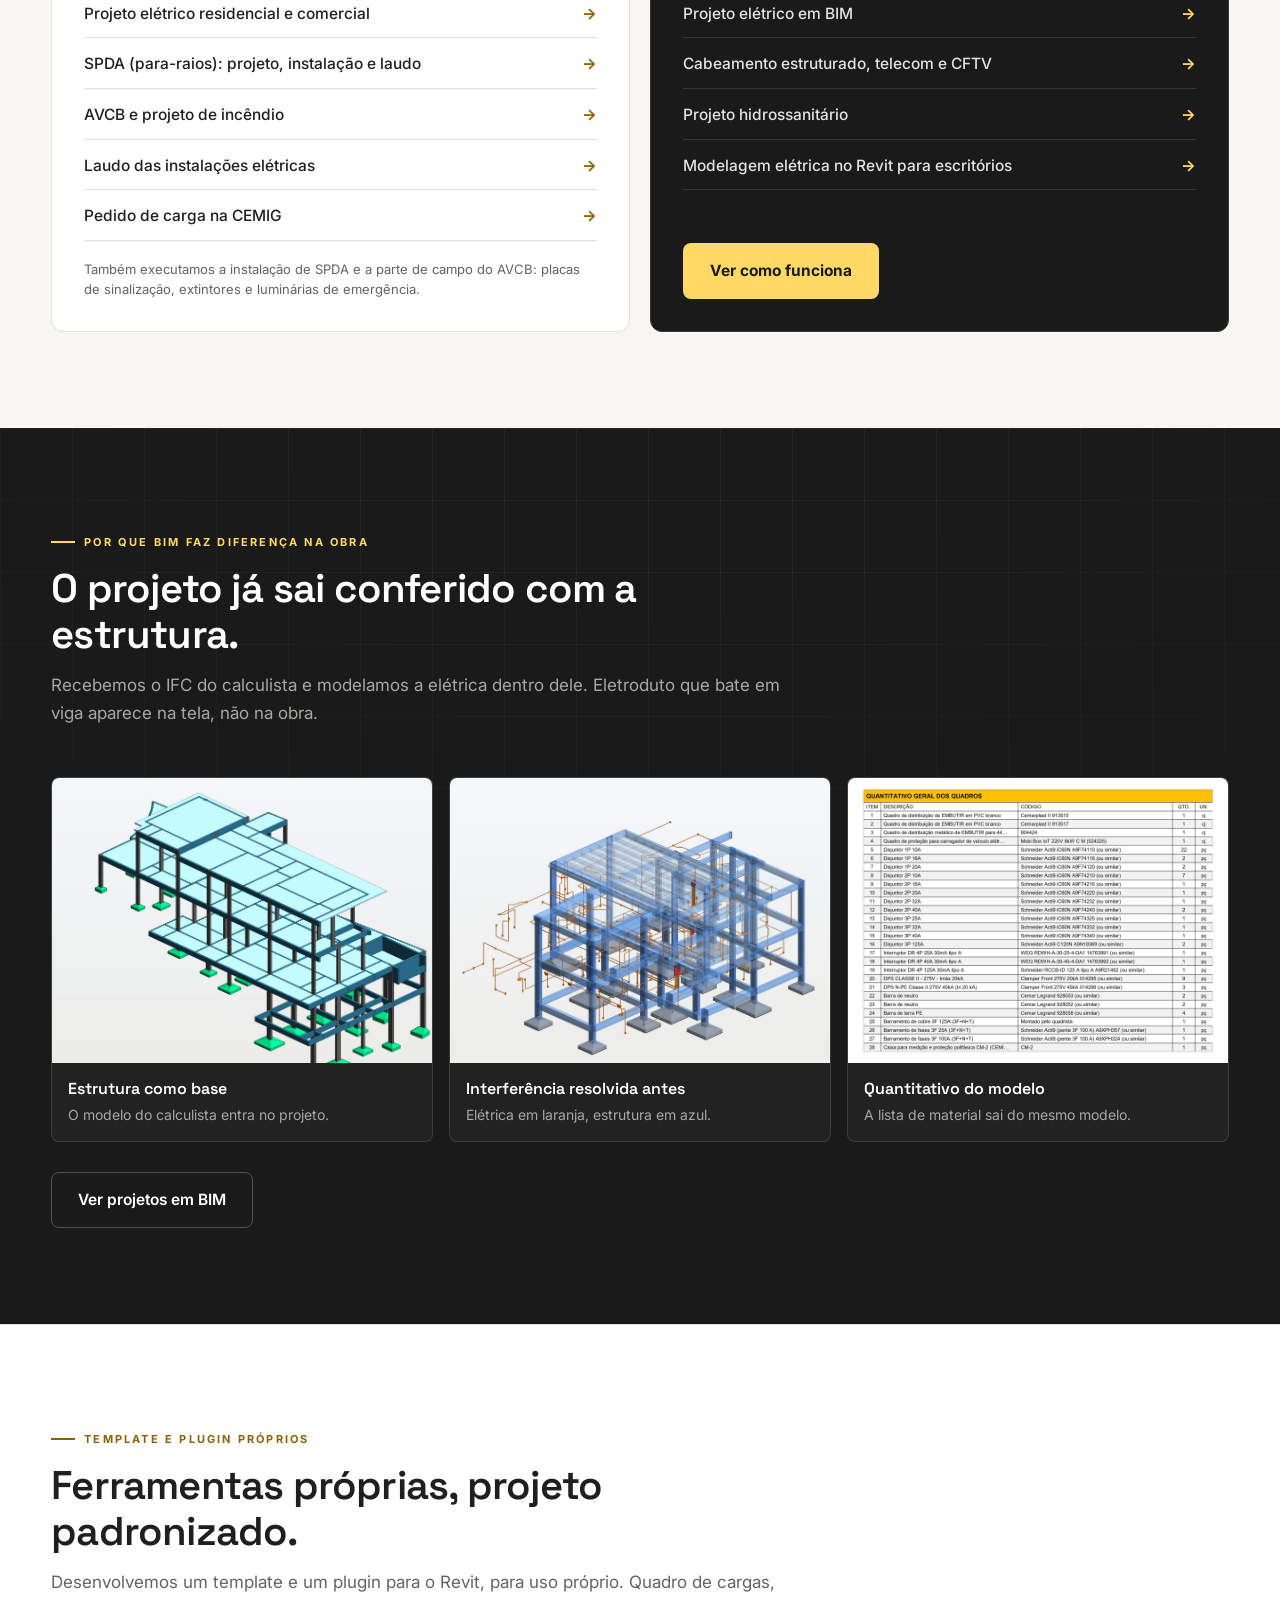
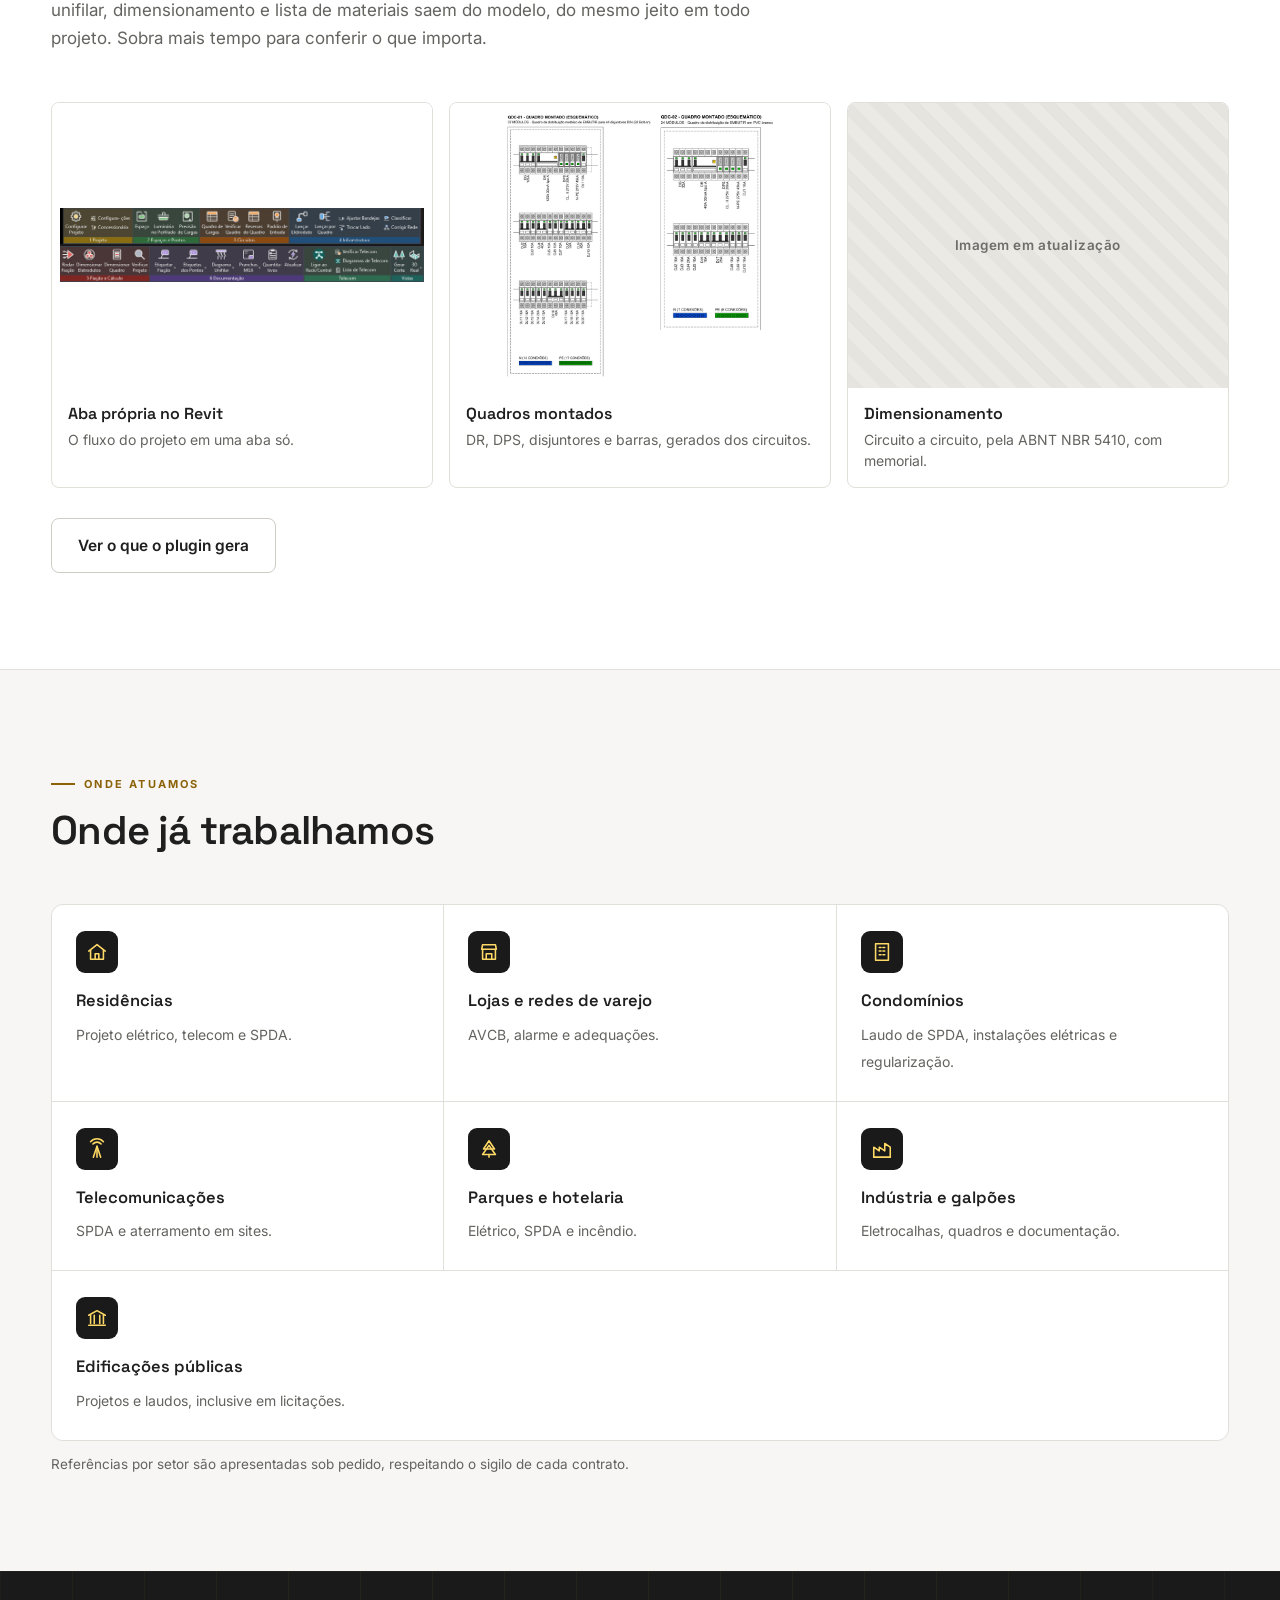
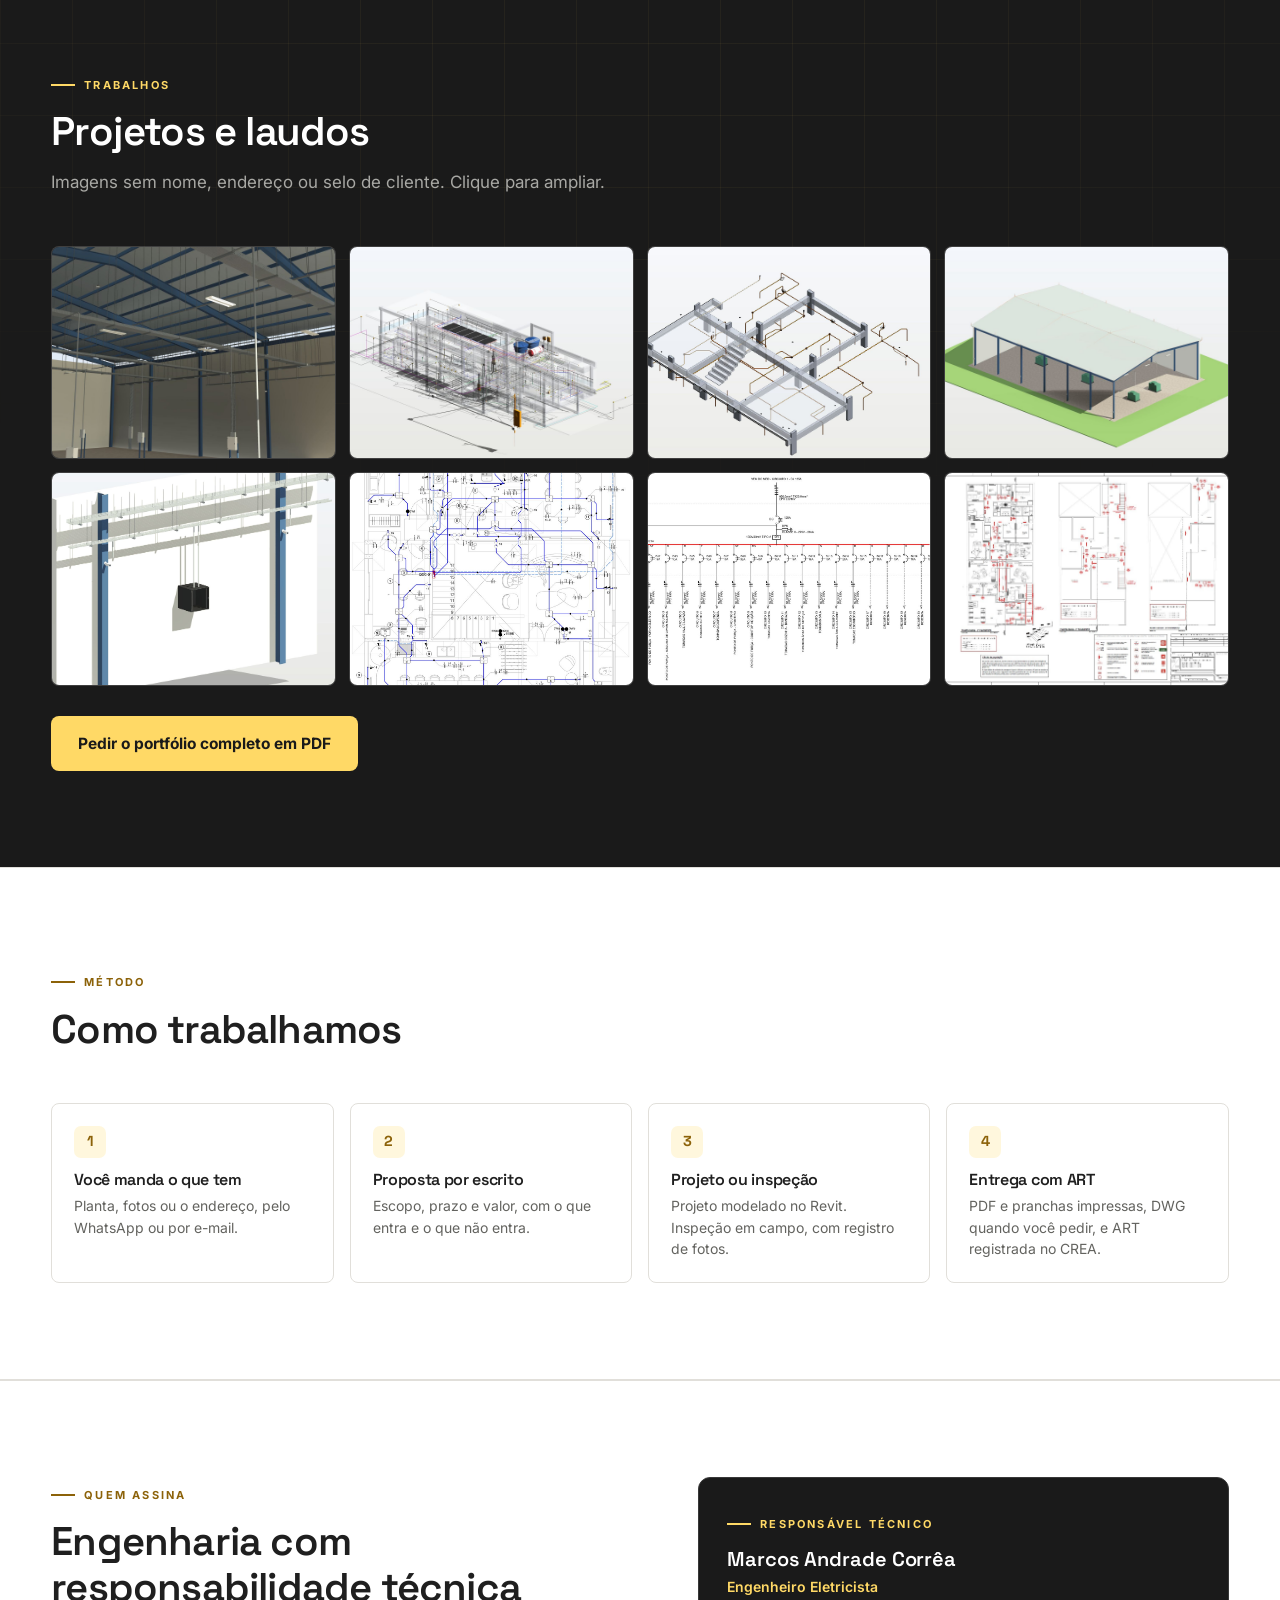
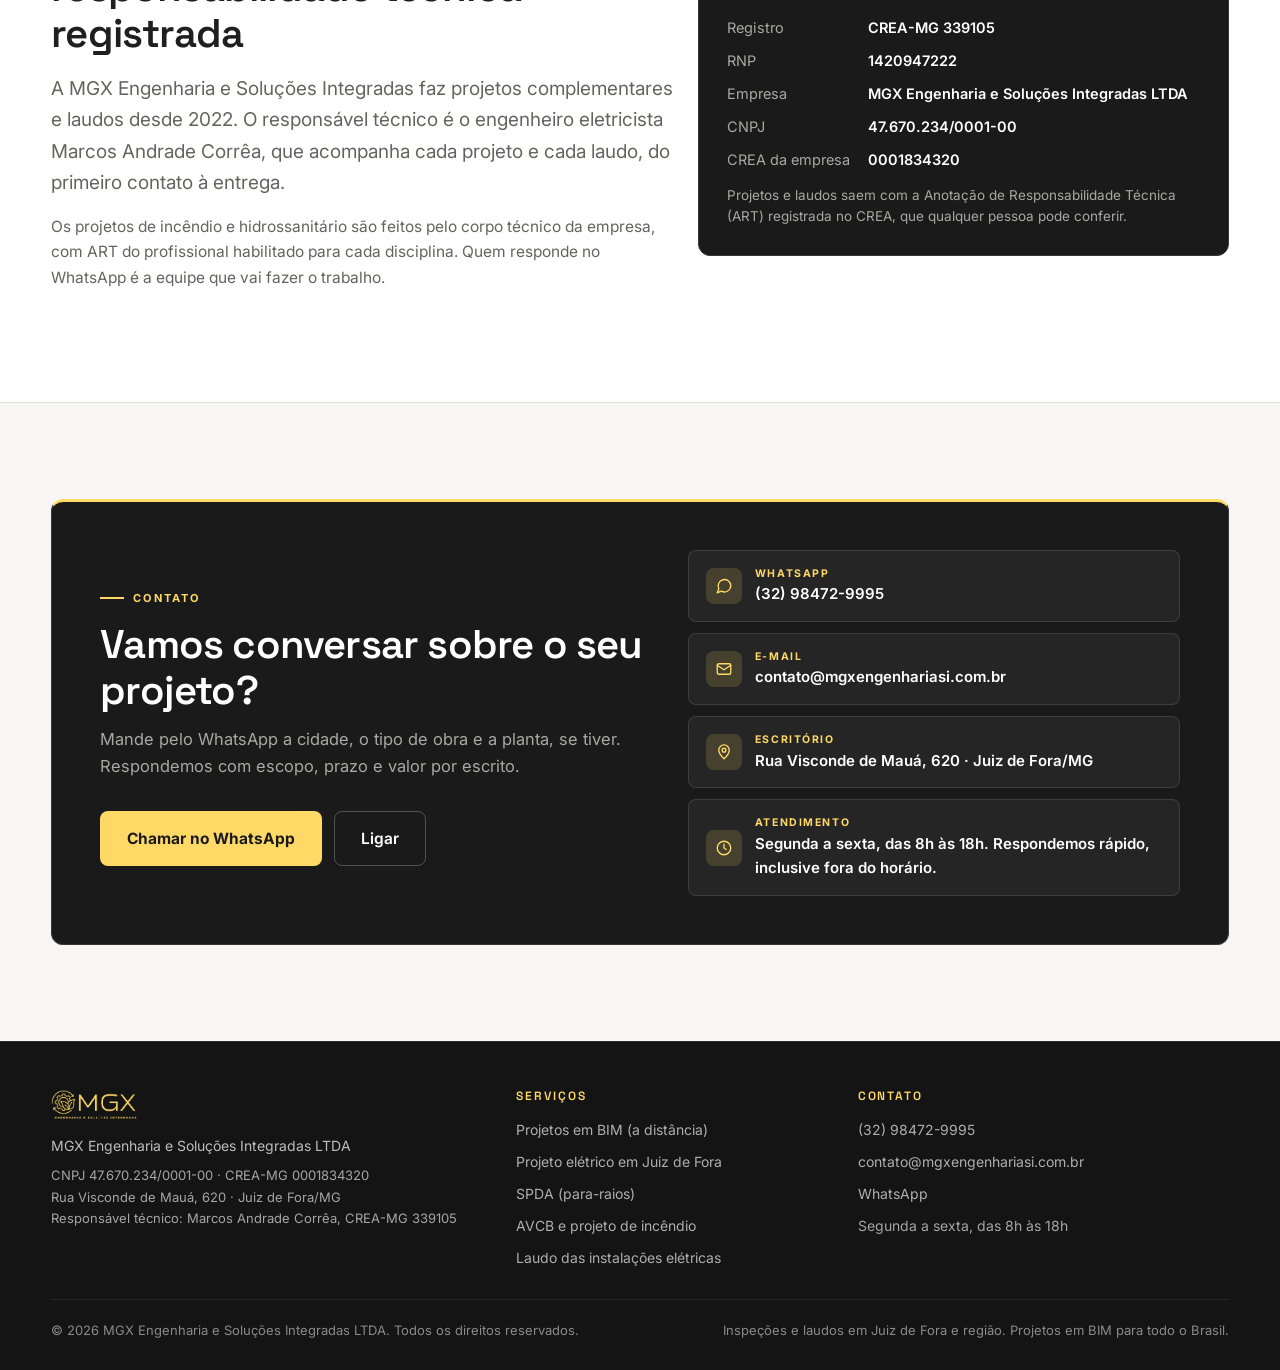
==== commit d48fc85e: "Página inicial nova com CSS e JS compartilhados Co-Authored-By: Claude Opus 5.5 <noreply@anthropic.c" ====
--- a/index.html
+++ b/index.html
@@ -11,8 +11,8 @@
 </script>
 <meta charset="utf-8"/>
 <meta content="width=device-width, initial-scale=1.0" name="viewport"/>
-<title>MGX Engenharia | Projetos Elétricos, SPDA, Telecom e Laudos Técnicos</title>
-<meta name="description" content="MGX Engenharia e Soluções Integradas — projetos elétricos em BIM/Revit, SPDA, telecom, AVCB e laudos de inspeção com medições rastreáveis e ART. Responsável técnico CREA-MG 339105. Juiz de Fora e região."/>
+<title>Projeto Elétrico, SPDA e AVCB em Juiz de Fora | MGX Engenharia</title>
+<meta name="description" content="Projetos elétricos em BIM (Revit), SPDA, AVCB e laudos em Juiz de Fora. Engenheiro eletricista com ART do CREA-MG. Nota 5,0 no Google. Fale no WhatsApp."/>
 <meta name="theme-color" content="#1A1A1A"/>
 <link rel="canonical" href="https://www.mgxengenhariasi.com.br/"/>
 <link rel="icon" type="image/png" href="img/mgx-icone.png"/>
@@ -20,369 +20,17 @@
 <meta property="og:type" content="website"/>
 <meta property="og:locale" content="pt_BR"/>
 <meta property="og:site_name" content="MGX Engenharia e Soluções Integradas"/>
-<meta property="og:title" content="MGX Engenharia | Projetos Elétricos, SPDA, Telecom e Laudos Técnicos"/>
-<meta property="og:description" content="Projetos elétricos em BIM/Revit, SPDA, telecom, AVCB e laudos de inspeção com ART. Juiz de Fora e região."/>
+<meta property="og:title" content="Projeto Elétrico, SPDA e AVCB em Juiz de Fora | MGX Engenharia"/>
+<meta property="og:description" content="Projetos elétricos em BIM (Revit), SPDA, AVCB e laudos em Juiz de Fora. Engenheiro eletricista com ART do CREA-MG. Nota 5,0 no Google. Fale no WhatsApp."/>
 <meta property="og:url" content="https://www.mgxengenhariasi.com.br/"/>
-<meta property="og:image" content="https://www.mgxengenhariasi.com.br/img/exemplo-projeto-eletrico-4-3d-casa.jpg"/>
+<!-- TROCAR: imagem de compartilhamento 1200x630 feita no Canva (og-*.jpg) -->
+<meta property="og:image" content="https://www.mgxengenhariasi.com.br/img/capa-galpao.jpg"/>
 <meta name="twitter:card" content="summary_large_image"/>
 <link href="https://fonts.googleapis.com" rel="preconnect"/>
 <link crossorigin="" href="https://fonts.gstatic.com" rel="preconnect"/>
 <link href="https://fonts.googleapis.com/css2?family=Inter:wght@400;500;600;700&amp;family=Space+Grotesk:wght@500;600;700&amp;display=swap" rel="stylesheet"/>
-<style>
-  :root{
-    /* Identidade MGX — cores oficiais do papel timbrado e da logo */
-    --brand:#FFD966;        /* amarelo MGX (papel timbrado) */
-    --brand-hi:#FFE79A;     /* amarelo claro — hover sobre fundo escuro */
-    --brand-deep:#8C6209;   /* amarelo escuro — texto sobre fundo claro */
-    --graphite:#404040;     /* grafite MGX (logo e timbrado) */
-    --gray-mid:#7F7F7F;     /* cinza médio MGX */
-
-    --ink:#1A1A1A;
-    --ink-2:#232323;
-    --ink-line:#383838;
-
-    --paper:#F7F6F4;
-    --surface:#FFFFFF;
-    --line:#E1DFDA;
-    --line-2:#CFCCC6;
-    --text:#1F1F1F;
-    --muted:#63635F;
-    --muted-dark:#A8A8A4;
-
-    --r:8px;             /* raio contido: leitura técnica, não "app" */
-    --r-lg:12px;
-    --maxw:1200px;
-  }
-
-  *{box-sizing:border-box}
-  html{scroll-behavior:smooth; -webkit-text-size-adjust:100%}
-  body{
-    margin:0;
-    font-family:'Inter', system-ui, -apple-system, 'Segoe UI', Roboto, Arial, sans-serif;
-    background:var(--paper); color:var(--text);
-    font-size:16.5px; line-height:1.65; -webkit-font-smoothing:antialiased;
-  }
-  img{max-width:100%; display:block}
-  a{color:inherit}
-
-  h1,h2,h3,h4{font-family:'Space Grotesk','Inter',sans-serif; line-height:1.15; letter-spacing:-.02em; margin:0}
-  h2{font-size:clamp(27px,3.6vw,40px); font-weight:600}
-  h3{font-size:18.5px; font-weight:600; letter-spacing:-.005em}
-  h4{font-size:16px; font-weight:600}
-
-  .container{width:min(var(--maxw),92%); margin-inline:auto}
-
-  /* ---------------- Barra institucional ---------------- */
-  .utilbar{background:var(--ink-2); color:var(--muted-dark); font-size:13px; border-bottom:1px solid rgba(255,255,255,.07)}
-  .utilbar-in{display:flex; justify-content:space-between; align-items:center; gap:16px; padding:8px 0; flex-wrap:wrap}
-  .utilbar b{color:var(--brand); font-weight:600}
-  .utilbar a{text-decoration:none}
-  .utilbar a:hover{color:#fff}
-  .util-right{display:flex; gap:20px; flex-wrap:wrap}
-
-  /* ---------------- Topbar ---------------- */
-  .topbar{position:sticky; top:0; z-index:60; background:rgba(26,26,26,.94); backdrop-filter:blur(12px); -webkit-backdrop-filter:blur(12px); border-bottom:1px solid rgba(255,255,255,.09)}
-  .topbar-in{display:flex; align-items:center; justify-content:space-between; gap:18px; padding:12px 0}
-  .brand{display:flex; align-items:center; gap:11px; text-decoration:none; flex-shrink:0}
-  .brand img{height:32px; width:auto}
-  .brand-txt{display:flex; flex-direction:column; line-height:1.08}
-  .brand-txt b{font-family:'Space Grotesk',sans-serif; font-size:16.5px; font-weight:600; color:#fff}
-  .brand-txt span{font-size:9px; letter-spacing:.17em; text-transform:uppercase; color:var(--brand); font-weight:600}
-
-  .nav{display:flex; align-items:center; gap:2px}
-  .nav a{text-decoration:none; color:rgba(255,255,255,.78); font-size:14.5px; font-weight:500; padding:8px 11px; border-radius:6px; transition:color .18s,background .18s}
-  .nav a:hover{color:#fff; background:rgba(255,255,255,.08)}
-  .nav .nav-cta{background:var(--brand); color:var(--ink); font-weight:700; margin-left:10px; padding:10px 18px}
-  .nav .nav-cta:hover{background:var(--brand-hi); color:var(--ink)}
-
-  .menu-toggle{display:none; background:transparent; border:1px solid rgba(255,255,255,.22); border-radius:7px; width:44px; height:40px; cursor:pointer; padding:0}
-  .menu-toggle span{display:block; width:18px; height:1.8px; background:#fff; border-radius:2px; margin:3.6px auto; transition:transform .25s,opacity .2s}
-  .menu-toggle.open span:nth-child(1){transform:translateY(5.4px) rotate(45deg)}
-  .menu-toggle.open span:nth-child(2){opacity:0}
-  .menu-toggle.open span:nth-child(3){transform:translateY(-5.4px) rotate(-45deg)}
-  .nav-mobile{display:none; flex-direction:column; padding:0 0 14px; border-top:1px solid rgba(255,255,255,.09)}
-  .nav-mobile.open{display:flex}
-  .nav-mobile a{text-decoration:none; color:rgba(255,255,255,.84); padding:13px 4px; font-size:16px; font-weight:500; border-bottom:1px solid rgba(255,255,255,.07)}
-  .nav-mobile a.mob-cta{background:var(--brand); color:var(--ink); font-weight:700; text-align:center; border-radius:8px; margin-top:12px; border:0}
-
-  /* ---------------- Blocos ---------------- */
-  .dark{background:var(--ink); color:#E8E8E6; position:relative; overflow:hidden}
-  .dark::before{
-    content:""; position:absolute; inset:0; pointer-events:none;
-    background-image:linear-gradient(rgba(255,217,102,.05) 1px,transparent 1px),linear-gradient(90deg,rgba(255,217,102,.05) 1px,transparent 1px);
-    background-size:72px 72px;
-    mask-image:radial-gradient(ellipse 85% 65% at 50% 0%,#000 30%,transparent 100%);
-    -webkit-mask-image:radial-gradient(ellipse 85% 65% at 50% 0%,#000 30%,transparent 100%);
-  }
-  .dark > *{position:relative; z-index:1}
-  .dark h1,.dark h2,.dark h3,.dark h4{color:#fff}
-  .dark p{color:var(--muted-dark)}
-
-  .section{padding:clamp(54px,7.5vw,100px) 0; scroll-margin-top:70px}
-  .section.paper{background:var(--paper)}
-  .section.white{background:var(--surface); border-block:1px solid var(--line)}
-
-  .eyebrow{display:inline-flex; align-items:center; gap:9px; font-size:11px; font-weight:700; letter-spacing:.2em; text-transform:uppercase; color:var(--brand-deep); margin-bottom:15px}
-  .dark .eyebrow{color:var(--brand)}
-  .eyebrow::before{content:""; width:24px; height:2px; background:currentColor}
-
-  .section-title{max-width:740px; margin-bottom:clamp(30px,4.5vw,50px)}
-  .section-title p{margin:13px 0 0; color:var(--muted); font-size:17px}
-  .dark .section-title p{color:var(--muted-dark)}
-
-  /* ---------------- Hero ---------------- */
-  .hero{padding:clamp(56px,8vw,104px) 0 0; scroll-margin-top:70px}
-  .hero-grid{display:grid; grid-template-columns:1.3fr .8fr; gap:clamp(30px,5vw,60px); align-items:center}
-  .kicker{display:inline-flex; align-items:center; gap:9px; font-size:12.5px; font-weight:600; color:var(--brand); border:1px solid rgba(255,217,102,.3); background:rgba(255,217,102,.07); padding:7px 15px; border-radius:100px; margin-bottom:24px}
-  .kicker .dot{width:6px; height:6px; border-radius:50%; background:var(--brand); box-shadow:0 0 0 4px rgba(255,217,102,.16)}
-  .hero h1{font-size:clamp(33px,5.6vw,60px); font-weight:700; letter-spacing:-.035em; color:#fff}
-  .hero h1 em{font-style:normal; color:var(--brand)}
-  .lead{font-size:clamp(16.5px,1.8vw,19px); color:var(--muted-dark); margin:20px 0 0; max-width:60ch}
-
-  .cta-row{display:flex; flex-wrap:wrap; gap:12px; margin-top:30px}
-  .btn{display:inline-flex; align-items:center; justify-content:center; gap:9px; padding:14px 26px; border-radius:var(--r); text-decoration:none; font-weight:600; font-size:15.5px; border:1px solid transparent; cursor:pointer; transition:transform .16s,background .18s,border-color .18s; font-family:'Inter',sans-serif}
-  .btn.primary{background:var(--brand); color:var(--ink); font-weight:700}
-  .btn.primary:hover{background:var(--brand-hi); transform:translateY(-2px)}
-  .btn.ghost{border-color:rgba(255,255,255,.24); color:#fff}
-  .btn.ghost:hover{border-color:var(--brand); color:var(--brand); transform:translateY(-2px)}
-  .btn.dark{background:var(--ink); color:#fff}
-  .btn.dark:hover{background:#000; transform:translateY(-2px)}
-  .btn.outline{border-color:var(--line-2); background:var(--surface); color:var(--text)}
-  .btn.outline:hover{border-color:var(--graphite); transform:translateY(-2px)}
-
-  .hero-card{background:rgba(255,255,255,.04); border:1px solid rgba(255,255,255,.11); border-radius:var(--r-lg); padding:26px}
-  .hero-card h3{font-size:11.5px; letter-spacing:.17em; text-transform:uppercase; color:var(--brand); font-weight:700; margin-bottom:18px}
-  .bullets{list-style:none; padding:0; margin:0; display:grid; gap:13px}
-  .bullets li{display:flex; gap:11px; align-items:flex-start; font-size:15px; line-height:1.5; color:rgba(255,255,255,.87)}
-  .check{flex-shrink:0; width:19px; height:19px; border-radius:50%; margin-top:2px; background:rgba(255,217,102,.14); border:1px solid rgba(255,217,102,.42); position:relative}
-  .check::after{content:""; position:absolute; left:6px; top:3.2px; width:4.2px; height:8px; border:solid var(--brand); border-width:0 1.8px 1.8px 0; transform:rotate(43deg)}
-
-  /* lista de diferenciais abaixo do hero */
-  .hero-bullets{
-    grid-template-columns:repeat(4,1fr); gap:18px 26px;
-    margin-top:clamp(32px,4.5vw,50px); padding-top:clamp(28px,4vw,40px);
-    border-top:1px solid rgba(255,255,255,.12);
-  }
-  .hero-bullets li{font-size:14.5px}
-
-  /* faixa de credenciais */
-  .credbar{margin-top:clamp(32px,4.5vw,52px); border-top:1px solid rgba(255,255,255,.12); display:grid; grid-template-columns:repeat(4,1fr)}
-  .cred{padding:24px 22px 28px; border-right:1px solid rgba(255,255,255,.12)}
-  .cred:last-child{border-right:0}
-  .cred b{display:block; font-family:'Space Grotesk',sans-serif; font-size:21px; font-weight:600; color:var(--brand); margin-bottom:4px; letter-spacing:-.01em}
-  .cred span{font-size:13.5px; color:var(--muted-dark); line-height:1.45; display:block}
-
-  /* ---------------- Serviços ---------------- */
-  .services{display:grid; grid-template-columns:repeat(3,1fr); gap:20px}
-  .svc{background:var(--surface); border:1px solid var(--line); border-radius:var(--r-lg); overflow:hidden; display:flex; flex-direction:column; transition:transform .2s,border-color .2s,box-shadow .2s}
-  .svc:hover{transform:translateY(-4px); border-color:var(--brand); box-shadow:0 18px 44px rgba(26,26,26,.1)}
-  .svc-media{aspect-ratio:16/10; overflow:hidden; background:#EEECE7; border-bottom:1px solid var(--line)}
-  .svc-media img{width:100%; height:100%; object-fit:cover; transition:transform .5s}
-  .svc:hover .svc-media img{transform:scale(1.04)}
-  .svc-body{padding:22px; display:flex; flex-direction:column; flex:1}
-  .svc-body h3{margin-bottom:8px}
-  .svc-body > p{margin:0 0 15px; color:var(--muted); font-size:14.5px; line-height:1.6}
-  .svc-body ul{list-style:none; padding:15px 0 0; margin:auto 0 0; display:grid; gap:6px; border-top:1px solid var(--line)}
-  .svc-body li{font-size:13.5px; color:var(--muted); display:flex; gap:9px; align-items:flex-start}
-  .svc-body li::before{content:""; flex-shrink:0; width:5px; height:5px; border-radius:50%; background:var(--brand-deep); margin-top:8px}
-
-  /* ---------------- Setores ---------------- */
-  .sectors{display:grid; grid-template-columns:repeat(3,1fr); gap:1px; background:var(--line); border:1px solid var(--line); border-radius:var(--r-lg); overflow:hidden}
-  .sector{background:var(--surface); padding:26px 24px; transition:background .2s}
-  .sector:hover{background:#FFFDF6}
-  .sector .ico{font-size:22px; margin-bottom:12px; display:block}
-  .sector b{display:block; font-family:'Space Grotesk',sans-serif; font-size:16.5px; font-weight:600; margin-bottom:6px}
-  .sector span{font-size:14px; color:var(--muted); line-height:1.55}
-
-  /* ---------------- Painéis ---------------- */
-  .panel{background:var(--surface); border:1px solid var(--line); border-radius:var(--r-lg); padding:clamp(22px,3vw,36px)}
-  .dark .panel{background:rgba(255,255,255,.04); border-color:rgba(255,255,255,.11)}
-  .split{display:grid; grid-template-columns:1.08fr .92fr; gap:24px; align-items:start}
-  .split.even{grid-template-columns:1fr 1fr}
-  .bullets.on-light li{color:var(--text)}
-  .bullets.on-light .check{background:rgba(255,217,102,.2); border-color:rgba(140,98,9,.38)}
-  .bullets.on-light .check::after{border-color:var(--brand-deep)}
-  .note{font-size:13.5px; color:var(--muted); margin:13px 0 0; line-height:1.55}
-  .dark .note{color:var(--muted-dark)}
-
-  /* responsável técnico */
-  .rt{background:var(--ink); color:#fff; border-radius:var(--r-lg); padding:28px; border:1px solid var(--ink-line)}
-  .rt .eyebrow{color:var(--brand)}
-  .rt h3{font-size:20px; margin-bottom:4px; color:#fff}
-  .rt .cargo{color:var(--brand); font-size:14px; font-weight:600; margin-bottom:18px}
-  .rt dl{display:grid; grid-template-columns:auto 1fr; gap:9px 18px; margin:0; font-size:14.5px}
-  .rt dt{color:var(--muted-dark)}
-  .rt dd{margin:0; color:#fff; font-weight:600}
-
-  /* ---------------- Etapas ---------------- */
-  .steps{display:grid; grid-template-columns:repeat(3,1fr); gap:16px}
-  .steps.four{grid-template-columns:repeat(4,1fr)}
-  .step{background:var(--surface); border:1px solid var(--line); border-radius:var(--r); padding:22px}
-  .dark .step{background:rgba(255,255,255,.04); border-color:rgba(255,255,255,.11)}
-  .num{width:32px; height:32px; border-radius:7px; display:grid; place-items:center; background:rgba(255,217,102,.22); color:var(--brand-deep); font-family:'Space Grotesk',sans-serif; font-weight:700; font-size:14.5px; margin-bottom:13px}
-  .dark .num{background:rgba(255,217,102,.14); color:var(--brand)}
-  .step h4{margin:0 0 6px}
-  .step p{margin:0; font-size:14px; color:var(--muted); line-height:1.55}
-  .dark .step p{color:var(--muted-dark)}
-
-  .cards{display:grid; grid-template-columns:repeat(3,1fr); gap:16px}
-  .card{background:var(--surface); border:1px solid var(--line); border-radius:var(--r); padding:22px; transition:border-color .2s,transform .2s}
-  .card:hover{border-color:var(--brand); transform:translateY(-3px)}
-  .dark .card{background:rgba(255,255,255,.04); border-color:rgba(255,255,255,.11)}
-  .card h3{margin-bottom:7px}
-  .card p{margin:0; font-size:14px; color:var(--muted); line-height:1.55}
-  .dark .card p{color:var(--muted-dark)}
-
-  .benefits{display:grid; grid-template-columns:repeat(2,1fr); gap:1px; background:rgba(255,255,255,.12); border:1px solid rgba(255,255,255,.12); border-radius:var(--r-lg); overflow:hidden}
-  .benefit{background:var(--ink); padding:24px}
-  .benefit b{display:block; font-family:'Space Grotesk',sans-serif; font-size:16px; font-weight:600; color:#fff; margin-bottom:6px}
-  .benefit span{font-size:14px; color:var(--muted-dark); line-height:1.55}
-
-  .meta{display:flex; flex-wrap:wrap; gap:7px; margin-top:15px}
-  .pill{font-size:12px; font-weight:600; padding:6px 12px; border-radius:100px; background:rgba(255,217,102,.18); color:var(--brand-deep); border:1px solid rgba(140,98,9,.28)}
-  .dark .pill{color:var(--brand); background:rgba(255,217,102,.1); border-color:rgba(255,217,102,.28)}
-
-  .figure{border-radius:var(--r); overflow:hidden; border:1px solid var(--line); background:#EEECE7}
-  .dark .figure{border-color:rgba(255,255,255,.13); background:rgba(255,255,255,.04)}
-  .figure img{width:100%; height:100%; object-fit:cover; cursor:zoom-in; transition:transform .45s}
-  .figure:hover img{transform:scale(1.03)}
-  /* Diagramas e documentos precisam aparecer inteiros — cortar esconde legendas. */
-  .figure.fit{background:#F2F0EB}
-  .figure.fit img{object-fit:contain; padding:10px}
-  .dark .figure.fit{background:rgba(255,255,255,.05)}
-
-  /* ---------------- Portfólio ---------------- */
-  .gallery{display:grid; grid-template-columns:repeat(4,1fr); gap:13px}
-  .thumb{padding:0; border:1px solid rgba(255,255,255,.13); background:rgba(255,255,255,.04); border-radius:var(--r); overflow:hidden; cursor:zoom-in; aspect-ratio:4/3; transition:transform .2s,border-color .2s; position:relative}
-  .thumb:hover{transform:translateY(-4px); border-color:var(--brand)}
-  .thumb img{width:100%; height:100%; object-fit:cover; transition:transform .45s}
-  .thumb:hover img{transform:scale(1.05)}
-  .thumb::after{content:"⤢"; position:absolute; right:8px; bottom:7px; width:25px; height:25px; display:grid; place-items:center; border-radius:6px; font-size:12.5px; background:rgba(26,26,26,.75); color:var(--brand); opacity:0; transition:opacity .2s}
-  .thumb:hover::after{opacity:1}
-
-  /* ---------------- Contato ---------------- */
-  .contact-wrap{display:grid; grid-template-columns:1.05fr .95fr; gap:clamp(24px,4vw,44px); align-items:center; background:var(--ink); border:1px solid var(--ink-line); border-top:3px solid var(--brand); border-radius:var(--r-lg); padding:clamp(26px,4vw,48px)}
-  .contact-list{display:grid; gap:11px}
-  .contact-item{display:flex; align-items:center; gap:13px; padding:14px 17px; background:rgba(255,255,255,.05); border:1px solid rgba(255,255,255,.11); border-radius:var(--r); text-decoration:none; transition:border-color .2s,background .2s,transform .2s}
-  a.contact-item:hover{border-color:var(--brand); background:rgba(255,217,102,.08); transform:translateX(3px)}
-  .ci-ico{flex-shrink:0; width:36px; height:36px; border-radius:8px; display:grid; place-items:center; background:rgba(255,217,102,.15); font-size:16px}
-  .ci-txt{display:flex; flex-direction:column; min-width:0}
-  .ci-txt small{font-size:10.5px; letter-spacing:.15em; text-transform:uppercase; color:var(--brand); font-weight:700}
-  .ci-txt b{font-size:15px; color:#fff; font-weight:600; overflow-wrap:anywhere}
-
-  /* ---------------- Rodapé ---------------- */
-  footer{background:#141414; color:rgba(255,255,255,.62); padding:48px 0 28px; border-top:1px solid rgba(255,255,255,.09); font-size:14px}
-  .foot-grid{display:grid; grid-template-columns:1.4fr 1fr 1.2fr; gap:32px; padding-bottom:30px; border-bottom:1px solid rgba(255,255,255,.09)}
-  .foot-grid img{height:30px; width:auto; margin-bottom:14px}
-  .foot-grid h4{font-size:12px; letter-spacing:.16em; text-transform:uppercase; margin-bottom:14px; color:var(--brand)}
-  .foot-grid ul{list-style:none; padding:0; margin:0; display:grid; gap:9px}
-  .foot-grid a{color:rgba(255,255,255,.66); text-decoration:none; transition:color .18s}
-  .foot-grid a:hover{color:var(--brand)}
-  .foot-bottom{padding-top:20px; display:flex; flex-wrap:wrap; gap:12px; justify-content:space-between; font-size:13px; color:rgba(255,255,255,.5)}
-
-  /* ---------------- WhatsApp flutuante ---------------- */
-  .wa-float{position:fixed; right:18px; bottom:18px; z-index:70; display:inline-flex; align-items:center; gap:10px; background:#25D366; color:#fff; text-decoration:none; font-weight:600; font-size:15px; padding:13px 19px; border-radius:100px; box-shadow:0 10px 30px rgba(0,0,0,.28); transition:transform .18s}
-  .wa-float:hover{transform:translateY(-3px)}
-  .wa-float svg{width:21px; height:21px; fill:currentColor; flex-shrink:0}
-
-  /* ---------------- Lightbox ---------------- */
-  .lightbox{position:fixed; inset:0; z-index:100; display:none; background:rgba(12,12,12,.95); padding:22px}
-  .lightbox.open{display:grid; place-items:center}
-  .lb-card{width:min(1100px,100%); max-height:100%; display:flex; flex-direction:column; gap:12px}
-  .lb-top{display:flex; justify-content:space-between; align-items:center; gap:14px; color:rgba(255,255,255,.82); font-size:13.5px}
-  .lb-close{background:rgba(255,255,255,.1); border:1px solid rgba(255,255,255,.22); color:#fff; padding:8px 15px; border-radius:7px; cursor:pointer; font-size:13.5px; font-weight:500}
-  .lb-close:hover{background:var(--brand); color:var(--ink); border-color:var(--brand)}
-  .lb-imgwrap{flex:1; min-height:0; display:grid; place-items:center; background:rgba(255,255,255,.04); border:1px solid rgba(255,255,255,.13); border-radius:10px; overflow:hidden}
-  .lb-imgwrap img{max-width:100%; max-height:76vh; object-fit:contain}
-  .lb-controls{display:flex; justify-content:center; gap:12px}
-  .lb-btn{background:rgba(255,255,255,.1); border:1px solid rgba(255,255,255,.22); color:#fff; width:48px; height:42px; border-radius:8px; cursor:pointer; font-size:22px; line-height:1}
-  .lb-btn:hover{background:var(--brand); color:var(--ink); border-color:var(--brand)}
-
-  /* ---------------- Entrada ---------------- */
-  /* Só esconde o conteúdo quando o JS está ativo e funcionando. */
-  .js .reveal{opacity:0; transform:translateY(16px); transition:opacity .55s ease,transform .55s ease}
-  .js .reveal.in{opacity:1; transform:none}
-  @media (prefers-reduced-motion:reduce){
-    html{scroll-behavior:auto}
-    .js .reveal{opacity:1; transform:none; transition:none}
-    *{animation-duration:.01ms !important; transition-duration:.01ms !important}
-  }
-
-  /* ---------------- Foto do hero ---------------- */
-  .hero-photo{position:relative; border-radius:var(--r-lg); overflow:hidden; aspect-ratio:3/4; background:#242424}
-  .hero-photo img{width:100%; height:100%; object-fit:cover}
-  /* moldura em L, no amarelo da marca */
-  .hero-photo::after{
-    content:""; position:absolute; right:0; bottom:0; width:56%; height:42%;
-    border-right:3px solid var(--brand); border-bottom:3px solid var(--brand);
-    border-bottom-right-radius:var(--r-lg); pointer-events:none;
-  }
-  .photo-chip{
-    position:absolute; left:16px; bottom:16px; z-index:2;
-    background:rgba(26,26,26,.82); backdrop-filter:blur(8px); -webkit-backdrop-filter:blur(8px);
-    border:1px solid rgba(255,217,102,.35); border-radius:10px; padding:11px 15px; max-width:76%;
-  }
-  .photo-chip b{display:block; color:var(--brand); font-size:11px; letter-spacing:.15em; text-transform:uppercase; font-weight:700; margin-bottom:3px}
-  .photo-chip span{display:block; color:#fff; font-size:13.5px; line-height:1.4; font-weight:500}
-
-  /* ---------------- Execução em campo ---------------- */
-  .field{display:grid; grid-template-columns:repeat(4,1fr); grid-auto-rows:190px; gap:13px}
-  .field figure{
-    margin:0; position:relative; overflow:hidden; border-radius:var(--r);
-    border:1px solid rgba(255,255,255,.13); background:rgba(255,255,255,.04);
-  }
-  .field figure img{width:100%; height:100%; object-fit:cover; transition:transform .5s}
-  .field figure:hover img{transform:scale(1.05)}
-  .field .tall{grid-row:span 2}
-  .field .wide{grid-column:span 2}
-  .field figcaption{
-    position:absolute; left:0; right:0; bottom:0; padding:22px 14px 11px;
-    background:linear-gradient(transparent, rgba(16,16,16,.88));
-    color:#fff; font-size:13px; font-weight:500; line-height:1.35;
-  }
-  .field figcaption em{display:block; font-style:normal; color:var(--brand); font-size:10.5px; letter-spacing:.14em; text-transform:uppercase; font-weight:700; margin-bottom:2px}
-
-  /* ---------------- Responsivo ---------------- */
-  @media (max-width:1040px){
-    .field{grid-template-columns:repeat(2,1fr); grid-auto-rows:170px}
-    .services,.sectors{grid-template-columns:repeat(2,1fr)}
-    .gallery{grid-template-columns:repeat(3,1fr)}
-    .credbar{grid-template-columns:repeat(2,1fr)}
-    .hero-bullets{grid-template-columns:repeat(2,1fr)}
-    .cred:nth-child(2){border-right:0}
-    .cred:nth-child(1),.cred:nth-child(2){border-bottom:1px solid rgba(255,255,255,.12)}
-    .steps.four{grid-template-columns:repeat(2,1fr)}
-    .foot-grid{grid-template-columns:1fr 1fr}
-  }
-  @media (max-width:860px){
-    .nav{display:none}
-    .menu-toggle{display:block}
-    .hero-grid{grid-template-columns:1fr; gap:28px}
-    .split,.split.even{grid-template-columns:1fr}
-    .steps,.steps.four{grid-template-columns:1fr}
-    .hero-bullets{grid-template-columns:1fr; gap:12px}
-    .cards{grid-template-columns:1fr}
-    .benefits{grid-template-columns:1fr}
-    .contact-wrap{grid-template-columns:1fr}
-    .utilbar .util-right{display:none}
-  }
-  @media (max-width:620px){
-    body{font-size:16px}
-    .container{width:min(var(--maxw),100% - 32px)}
-    .services,.sectors{grid-template-columns:1fr}
-    .gallery{grid-template-columns:repeat(2,1fr)}
-    .field{grid-template-columns:1fr; grid-auto-rows:220px}
-    .field .tall,.field .wide{grid-row:auto; grid-column:auto}
-    .cta-row .btn{width:100%}
-    .foot-grid{grid-template-columns:1fr}
-    .wa-float span{display:none}
-    .wa-float{padding:15px; border-radius:50%}
-  }
-</style>
+<link rel="stylesheet" href="css/site.css"/>
 <script>
-/* Marca que o JS está ativo (permite a animação sem piscar o conteúdo).
-   Rede de segurança: se o script de animação não inicializar em 3s, remove a
-   marca e todo o conteúdo volta a ficar visível. */
 (function(){
   document.documentElement.classList.add('js');
   window.__revealReady = false;
@@ -390,6 +38,61 @@
 })();
 </script>
 <script> function gtag_report_conversion(url) {   var callback = function () {     if (typeof(url) != 'undefined') {       window.location = url;     }   };   gtag('event', 'conversion', {       'send_to': 'AW-17968482592/zp1vCLGu0oEcEKCShfhC',       'event_callback': callback   });   return false; } </script>
+<script type="application/ld+json">
+{
+ "@context": "https://schema.org",
+ "@type": "ProfessionalService",
+ "name": "MGX Engenharia e Soluções Integradas",
+ "url": "https://www.mgxengenhariasi.com.br/",
+ "logo": "https://www.mgxengenhariasi.com.br/img/mgx-logo.png",
+ "image": "https://www.mgxengenhariasi.com.br/img/capa-galpao.jpg",
+ "telephone": "+55-32-98472-9995",
+ "email": "contato@mgxengenhariasi.com.br",
+ "address": {
+  "@type": "PostalAddress",
+  "streetAddress": "Rua Visconde de Mauá, 620",
+  "addressLocality": "Juiz de Fora",
+  "addressRegion": "MG",
+  "postalCode": "36015-260",
+  "addressCountry": "BR"
+ },
+ "areaServed": [
+  {
+   "@type": "City",
+   "name": "Juiz de Fora"
+  },
+  {
+   "@type": "Country",
+   "name": "Brasil"
+  }
+ ],
+ "openingHoursSpecification": [
+  {
+   "@type": "OpeningHoursSpecification",
+   "dayOfWeek": [
+    "Monday",
+    "Tuesday",
+    "Wednesday",
+    "Thursday",
+    "Friday"
+   ],
+   "opens": "08:00",
+   "closes": "18:00"
+  }
+ ],
+ "knowsAbout": [
+  "Projeto elétrico",
+  "BIM",
+  "Revit",
+  "SPDA",
+  "Cabeamento estruturado",
+  "AVCB",
+  "Projeto de incêndio",
+  "Projeto hidrossanitário",
+  "Laudo de instalações elétricas"
+ ]
+}
+</script>
 </head>
 <body>
 
@@ -405,7 +108,7 @@
 
 <div class="topbar">
   <div class="container topbar-in">
-    <a class="brand" href="#topo">
+    <a class="brand" href="index.html">
       <img alt="MGX Engenharia e Soluções Integradas" src="img/mgx-icone.png"/>
       <span class="brand-txt">
         <b>MGX Engenharia</b>
@@ -413,30 +116,26 @@
       </span>
     </a>
     <nav aria-label="Menu" class="nav">
-      <a href="#servicos">Serviços</a>
-      <a href="#execucao">Execução</a>
-      <a href="#setores">Setores</a>
-      <a href="#empresa">A empresa</a>
-      <a href="#processo">Como trabalhamos</a>
-      <a href="#spda">SPDA</a>
-      <a href="#portfolio">Portfólio</a>
-      <a class="nav-cta" href="https://wa.me/5532984729995?text=Ol%C3%A1%2C%20vim%20pelo%20site%20da%20MGX%20e%20gostaria%20de%20um%20or%C3%A7amento." target="_blank" rel="noopener" onclick="return gtag_report_conversion('https://wa.me/5532984729995?text=Ol%C3%A1%2C%20vim%20pelo%20site%20da%20MGX%20e%20gostaria%20de%20um%20or%C3%A7amento.');">Orçamento</a>
+      <a href="projetos-bim.html">Projetos BIM</a>
+      <a href="projeto-eletrico-juiz-de-fora.html">Projeto elétrico JF</a>
+      <a href="spda.html">SPDA</a>
+      <a href="avcb.html">AVCB</a>
+      <a href="laudo-eletrico.html">Laudos</a>
+      <a href="#contato">Contato</a>
+      <a class="nav-cta" href="https://wa.me/5532984729995?text=Ol%C3%A1%2C%20vim%20pelo%20site%20da%20MGX%20e%20quero%20um%20or%C3%A7amento." target="_blank" rel="noopener" onclick="return gtag_report_conversion('https://wa.me/5532984729995?text=Ol%C3%A1%2C%20vim%20pelo%20site%20da%20MGX%20e%20quero%20um%20or%C3%A7amento.');">Orçamento pelo WhatsApp</a>
     </nav>
     <button aria-label="Abrir menu" aria-expanded="false" class="menu-toggle" id="menuToggle" onclick="toggleMenu()"><span></span><span></span><span></span></button>
   </div>
   <div class="container">
     <nav aria-label="Menu mobile" class="nav-mobile" id="navMobile">
-      <a href="#servicos" onclick="closeMenu()">Serviços</a>
-      <a href="#execucao" onclick="closeMenu()">Execução em campo</a>
-      <a href="#setores" onclick="closeMenu()">Setores atendidos</a>
-      <a href="#empresa" onclick="closeMenu()">A empresa</a>
-      <a href="#processo" onclick="closeMenu()">Como trabalhamos</a>
-      <a href="#bim" onclick="closeMenu()">Projetos em BIM</a>
-      <a href="#spda" onclick="closeMenu()">SPDA (laudo e inspeção)</a>
-      <a href="#avcb" onclick="closeMenu()">AVCB</a>
-      <a href="#portfolio" onclick="closeMenu()">Portfólio</a>
+      <a href="index.html" class="on">Página inicial</a>
+      <a href="projetos-bim.html">Projetos em BIM (a distância)</a>
+      <a href="projeto-eletrico-juiz-de-fora.html">Projeto elétrico em Juiz de Fora</a>
+      <a href="spda.html">SPDA (para-raios)</a>
+      <a href="avcb.html">AVCB e projeto de incêndio</a>
+      <a href="laudo-eletrico.html">Laudo das instalações elétricas</a>
       <a href="#contato" onclick="closeMenu()">Contato</a>
-      <a class="mob-cta" href="https://wa.me/5532984729995?text=Ol%C3%A1%2C%20vim%20pelo%20site%20da%20MGX%20e%20gostaria%20de%20um%20or%C3%A7amento." target="_blank" rel="noopener" onclick="return gtag_report_conversion('https://wa.me/5532984729995?text=Ol%C3%A1%2C%20vim%20pelo%20site%20da%20MGX%20e%20gostaria%20de%20um%20or%C3%A7amento.');">Solicitar orçamento</a>
+      <a class="mob-cta" href="https://wa.me/5532984729995?text=Ol%C3%A1%2C%20vim%20pelo%20site%20da%20MGX%20e%20quero%20um%20or%C3%A7amento." target="_blank" rel="noopener" onclick="return gtag_report_conversion('https://wa.me/5532984729995?text=Ol%C3%A1%2C%20vim%20pelo%20site%20da%20MGX%20e%20quero%20um%20or%C3%A7amento.');">Orçamento pelo WhatsApp</a>
     </nav>
   </div>
 </div>
@@ -446,386 +145,224 @@
   <div class="container">
     <div class="hero-grid">
       <div>
-        <div class="kicker"><span class="dot"></span> Juiz de Fora · Zona da Mata · Minas Gerais e Rio de Janeiro</div>
-        <h1>Engenharia elétrica, SPDA e segurança contra incêndio com <em>responsabilidade técnica</em>.</h1>
+        <div class="kicker"><span class="dot"></span> Juiz de Fora e região · Projetos em BIM para todo o Brasil</div>
+        <h1>Projeto elétrico, SPDA e AVCB em Juiz de Fora, com projeto em <em>BIM</em>.</h1>
         <p class="lead">
-          Projetos executivos, inspeções e laudos para edificações comerciais, residenciais, industriais e
-          sites de telecomunicações — com medições rastreáveis, documentação completa e ART emitida.
+          Fazemos o projeto inteiro no Revit, em 3D e compatibilizado com a estrutura. Em Juiz de Fora e região,
+          também fazemos a inspeção e o laudo de SPDA e das instalações elétricas, e o projeto de incêndio para o AVCB.
+          Tudo com ART.
         </p>
         <div class="cta-row">
-          <a class="btn primary" href="https://wa.me/5532984729995?text=Ol%C3%A1%2C%20vim%20pelo%20site%20da%20MGX%20e%20gostaria%20de%20um%20or%C3%A7amento." target="_blank" rel="noopener" onclick="return gtag_report_conversion('https://wa.me/5532984729995?text=Ol%C3%A1%2C%20vim%20pelo%20site%20da%20MGX%20e%20gostaria%20de%20um%20or%C3%A7amento.');">Solicitar orçamento</a>
-          <a class="btn ghost" href="#servicos">Ver serviços</a>
-        </div>
-      </div>
-
+          <a class="btn primary" href="https://wa.me/5532984729995?text=Ol%C3%A1%2C%20vim%20pelo%20site%20da%20MGX%20e%20quero%20um%20or%C3%A7amento." target="_blank" rel="noopener" onclick="return gtag_report_conversion('https://wa.me/5532984729995?text=Ol%C3%A1%2C%20vim%20pelo%20site%20da%20MGX%20e%20quero%20um%20or%C3%A7amento.');">Orçamento pelo WhatsApp</a>
+          <a class="btn ghost" href="projetos-bim.html">Ver projetos em BIM</a>
+        </div>
+        <div class="rating"><span class="stars" aria-hidden="true">★★★★★</span> <span><b>5,0 no Google</b> · 8 avaliações</span></div>
+        <!-- TROCAR: pôr o link do Perfil da Empresa no Google na nota acima, quando o Marcos passar o link curto -->
+      </div>
       <aside class="hero-photo">
         <img alt="Engenheiro da MGX em levantamento de campo com estação total" fetchpriority="high" src="img/campo-levantamento-estacao-total.jpg"/>
         <div class="photo-chip">
           <b>Levantamento em campo</b>
-          <span>Estação total para locação e cadastro da edificação</span>
+          <span>Estação total para cadastro da edificação</span>
         </div>
       </aside>
     </div>
 
-    <ul class="bullets hero-bullets">
-      <li><span class="check"></span> Responsável técnico registrado no CREA-MG</li>
-      <li><span class="check"></span> ART emitida em projetos e laudos</li>
-      <li><span class="check"></span> Projetos em BIM (Revit) e compatibilizados</li>
-      <li><span class="check"></span> Medições com instrumentos aferidos</li>
-    </ul>
-
     <div class="credbar">
-      <div class="cred"><b>Desde 2022</b><span>Empresa constituída e ativa, hoje MGX Engenharia e Soluções Integradas LTDA</span></div>
-      <div class="cred"><b>CREA-MG 339105</b><span>Engenheiro eletricista como responsável técnico</span></div>
-      <div class="cred"><b>NBR 5410 · 5419</b><span>Instalações de baixa tensão e proteção contra descargas</span></div>
-      <div class="cred"><b>ITs do CBMMG</b><span>Prevenção e combate a incêndio para AVCB</span></div>
+      <div class="cred"><b>CREA-MG 339105</b><span>Engenheiro eletricista responsável</span></div>
+      <div class="cred"><b>ART</b><span>Em todo projeto e laudo</span></div>
+      <div class="cred"><b>100% em BIM</b><span>Revit 3D, sem projeto em CAD 2D</span></div>
+      <div class="cred"><b>Desde 2022</b><span>MGX Engenharia e Soluções Integradas</span></div>
     </div>
   </div>
 </header>
 
-<!-- ============ SERVIÇOS ============ -->
+<!-- ============ O QUE VOCÊ PRECISA ============ -->
 <section class="section paper" id="servicos">
   <div class="container">
     <div class="section-title reveal">
-      <div class="eyebrow">O que fazemos</div>
-      <h2>Serviços</h2>
-      <p>Soluções normativas e executáveis, priorizando segurança, funcionalidade e confiabilidade.</p>
-    </div>
-
-    <div class="services">
-      <article class="svc reveal">
-        <div class="svc-media"><img alt="Projeto elétrico modelado em BIM — vista 3D" loading="lazy" src="img/exemplo-projeto-eletrico-4-3d-casa.jpg"/></div>
-        <div class="svc-body">
-          <h3>Projetos Elétricos (BIM/Revit)</h3>
-          <p>Projetos executivos para residências de alto padrão, edifícios comerciais e residenciais, com documentação completa e clareza para execução.</p>
-          <ul><li>Quadros, diagramas e detalhamentos</li><li>Compatibilização BIM entre disciplinas</li><li>Memoriais e quantitativos</li></ul>
+      <div class="eyebrow">Serviços</div>
+      <h2>O que você precisa?</h2>
+    </div>
+    <div class="choose">
+      <article class="choice reveal">
+        <div class="choice-media"><img alt="Levantamento em campo de edificação com estação total" loading="lazy" src="img/campo-estacao-total-edificacao.jpg"/></div>
+        <div class="choice-body">
+          <h3>Para a sua obra ou imóvel em Juiz de Fora</h3>
+          <ul class="links">
+            <li><a href="projeto-eletrico-juiz-de-fora.html">Projeto elétrico residencial e comercial</a></li>
+            <li><a href="spda.html">SPDA (para-raios): projeto, instalação e laudo</a></li>
+            <li><a href="avcb.html">AVCB e projeto de incêndio</a></li>
+            <li><a href="laudo-eletrico.html">Laudo das instalações elétricas</a></li>
+            <li><a href="projeto-eletrico-juiz-de-fora.html#cemig">Pedido de carga na CEMIG</a></li>
+          </ul>
+          <p class="smallprint" style="margin-top:0">Também executamos a instalação de SPDA e a parte de campo do AVCB: placas de sinalização, extintores e luminárias de emergência.</p>
         </div>
       </article>
-
-      <article class="svc reveal">
-        <div class="svc-media"><img alt="Projeto de infraestrutura de telecomunicações" loading="lazy" src="img/exemplo-projeto-telecom.jpg"/></div>
-        <div class="svc-body">
-          <h3>Projetos de Telecom</h3>
-          <p>Infraestrutura de telecomunicações para redes e sistemas: backbone, racks, prumadas e pontos, com foco em organização e expansibilidade.</p>
-          <ul><li>Racks e salas técnicas</li><li>Backbone e prumadas</li><li>Identificação e documentação</li></ul>
+      <article class="choice dark reveal">
+        <div class="choice-media"><img alt="Residência com todas as disciplinas compatibilizadas no Revit" loading="lazy" src="img/bim-todas-disciplinas.jpg"/></div>
+        <div class="choice-body">
+          <h3>Projeto a distância, para qualquer cidade</h3>
+          <ul class="links">
+            <li><a href="projetos-bim.html#eletrico">Projeto elétrico em BIM</a></li>
+            <li><a href="projetos-bim.html#telecom">Cabeamento estruturado, telecom e CFTV</a></li>
+            <li><a href="projetos-bim.html#hidro">Projeto hidrossanitário</a></li>
+            <li><a href="projetos-bim.html#escritorios">Modelagem elétrica no Revit para escritórios</a></li>
+          </ul>
+          <div class="cta-row"><a class="btn primary" href="projetos-bim.html">Ver como funciona</a></div>
         </div>
       </article>
-
-      <article class="svc reveal">
-        <div class="svc-media"><img alt="Projeto de SPDA — captação, descida e aterramento" loading="lazy" src="img/exemplo-laudo-spda-5.jpg"/></div>
-        <div class="svc-body">
-          <h3>Projetos de SPDA (Para-raios)</h3>
-          <p>Projeto de SPDA conforme ABNT NBR 5419, definido por gerenciamento de risco e detalhado para execução e manutenção do sistema.</p>
-          <ul><li>Captação, descidas e aterramento</li><li>Equipotencialização e interfaces</li><li>Análise de risco e nível de proteção</li></ul>
-        </div>
-      </article>
-
-      <article class="svc reveal">
-        <div class="svc-media"><img alt="Laudo de medição de resistência de aterramento" loading="lazy" src="img/laudo-exemplo-2.jpg"/></div>
-        <div class="svc-body">
-          <h3>Laudos e Inspeções de SPDA</h3>
-          <p>Inspeções em campo com medições, registro fotográfico e relatório técnico assinado, para conformidade e redução de risco.</p>
-          <ul><li>Resistência de aterramento com terrômetro</li><li>Continuidade com miliohmímetro</li><li>Relatório com não conformidades e ART</li></ul>
-        </div>
-      </article>
-
-      <article class="svc reveal">
-        <div class="svc-media"><img alt="Projeto de prevenção e combate a incêndio (AVCB)" loading="lazy" src="img/exemplo-avcb-1.jpg"/></div>
-        <div class="svc-body">
-          <h3>AVCB e Segurança contra Incêndio</h3>
-          <p>Projetos, adequações e acompanhamento para regularização junto ao Corpo de Bombeiros, com foco em liberação para funcionamento do imóvel.</p>
-          <ul><li>Projetos de prevenção e combate a incêndio</li><li>Orientação documental e adequações</li><li>Conformidade com as ITs do CBMMG</li></ul>
-        </div>
-      </article>
-
-      <article class="svc reveal">
-        <div class="svc-media"><img alt="Diagrama multifilar de proteção" loading="lazy" src="img/exemplo-projeto-eletrico-6-diagrama-multifilar.jpg"/></div>
-        <div class="svc-body">
-          <h3>Documentação e Pareceres Técnicos</h3>
-          <p>Diagramas, memoriais de cálculo, as built e pareceres técnicos — documentação pronta para a obra, para a concessionária e para aprovação.</p>
-          <ul><li>Unifilares, multifilares e diagramas de proteção</li><li>Memoriais e listas de materiais</li><li>Pareceres e análises de risco</li></ul>
-        </div>
-      </article>
-    </div>
-  </div>
-</section>
-
-<!-- ============ EXECUÇÃO EM CAMPO ============ -->
-<section class="section dark" id="execucao">
-  <div class="container">
-    <div class="section-title reveal">
-      <div class="eyebrow">Além do projeto</div>
-      <h2>Execução em campo</h2>
-      <p>
-        A MGX não entrega só a prancha. Em segurança contra incêndio e SPDA, executamos e acompanhamos a
-        instalação — extintores, sinalização, abrigos e aterramento — até a edificação ficar em conformidade.
-      </p>
-    </div>
-
-    <div class="field reveal">
-      <figure class="tall">
-        <img alt="Levantamento de campo com estação total" loading="lazy" src="img/campo-estacao-total-edificacao.jpg"/>
-        <figcaption><em>Levantamento</em>Cadastro da edificação com estação total</figcaption>
-      </figure>
-      <figure class="wide">
-        <img alt="Abrigo de extintor instalado em edificação" loading="lazy" src="img/incendio-abrigo-extintor.jpg"/>
-        <figcaption><em>Incêndio</em>Abrigo de extintor instalado e sinalizado</figcaption>
-      </figure>
-      <figure class="tall">
-        <img alt="Extintor e placas de sinalização de segurança instalados" loading="lazy" src="img/incendio-extintor-placas.jpg"/>
-        <figcaption><em>Incêndio</em>Extintor e placas conforme as ITs do CBMMG</figcaption>
-      </figure>
-      <figure>
-        <img alt="Sinalização de rota de fuga instalada em corredor" loading="lazy" src="img/incendio-sinalizacao-corredor.jpg"/>
-        <figcaption><em>Sinalização</em>Rota de fuga em ambiente comercial</figcaption>
-      </figure>
-      <figure>
-        <img alt="Extintor e sinalização de saída instalados em hall" loading="lazy" src="img/incendio-extintor-hall.jpg"/>
-        <figcaption><em>Sinalização</em>Saída de emergência em edificação</figcaption>
-      </figure>
-    </div>
-
+    </div>
+  </div>
+</section>
+
+<!-- ============ POR QUE BIM ============ -->
+<section class="section dark" id="porque-bim">
+  <div class="container">
+    <div class="section-title reveal">
+      <div class="eyebrow">Por que BIM faz diferença na obra</div>
+      <h2>O projeto já sai conferido com a estrutura.</h2>
+      <p>Recebemos o IFC do calculista e modelamos a elétrica dentro dele. Eletroduto que bate em viga aparece na tela, não na obra.</p>
+    </div>
+    <div class="shots">
+      <figure class="shot reveal">
+          <button class="shot-img" type="button" data-src="img/bim-ifc-estrutura.jpg" data-alt="Estrutura de concreto recebida em IFC e usada como base do projeto elétrico" aria-label="Ampliar: Estrutura de concreto recebida em IFC e usada como base do projeto elétrico"><img alt="Estrutura de concreto recebida em IFC e usada como base do projeto elétrico" loading="lazy" src="img/bim-ifc-estrutura.jpg"/></button>
+          <figcaption><b>Estrutura como base</b>O modelo do calculista entra no projeto.</figcaption>
+        </figure>
+        <figure class="shot reveal">
+          <button class="shot-img" type="button" data-src="img/bim-eletrica-x-estrutura.jpg" data-alt="Eletrodutos em laranja compatibilizados com a estrutura em azul, no Revit" aria-label="Ampliar: Eletrodutos em laranja compatibilizados com a estrutura em azul, no Revit"><img alt="Eletrodutos em laranja compatibilizados com a estrutura em azul, no Revit" loading="lazy" src="img/bim-eletrica-x-estrutura.jpg"/></button>
+          <figcaption><b>Interferência resolvida antes</b>Elétrica em laranja, estrutura em azul.</figcaption>
+        </figure>
+        <figure class="shot reveal">
+          <button class="shot-img fit" type="button" data-src="img/plugin-lista-quadros.jpg" data-alt="Quantitativo dos quadros gerado pelo plugin próprio, com fabricante e código de referência" aria-label="Ampliar: Quantitativo dos quadros gerado pelo plugin próprio, com fabricante e código de referência"><img alt="Quantitativo dos quadros gerado pelo plugin próprio, com fabricante e código de referência" loading="lazy" src="img/plugin-lista-quadros.jpg"/></button>
+          <figcaption><b>Quantitativo do modelo</b>A lista de material sai do mesmo modelo.</figcaption>
+        </figure>
+    </div>
+    <div class="cta-row"><a class="btn ghost" href="projetos-bim.html">Ver projetos em BIM</a></div>
+  </div>
+</section>
+
+<!-- ============ FERRAMENTAS ============ -->
+<section class="section white" id="ferramentas">
+  <div class="container">
+    <div class="section-title reveal">
+      <div class="eyebrow">Template e plugin próprios</div>
+      <h2>Ferramentas próprias, projeto padronizado.</h2>
+      <p>Desenvolvemos um template e um plugin para o Revit, para uso próprio. Quadro de cargas, unifilar, dimensionamento e lista de materiais saem do modelo, do mesmo jeito em todo projeto. Sobra mais tempo para conferir o que importa.</p>
+    </div>
+    <div class="shots">
+        <figure class="shot reveal">
+          <button class="shot-img fit" type="button" data-src="img/plugin-aba.jpg" data-alt="Aba do plugin próprio no Revit, com os painéis do fluxo do projeto" aria-label="Ampliar: Aba do plugin próprio no Revit, com os painéis do fluxo do projeto"><img alt="Aba do plugin próprio no Revit, com os painéis do fluxo do projeto" loading="lazy" src="img/plugin-aba.jpg"/></button>
+          <figcaption><b>Aba própria no Revit</b>O fluxo do projeto em uma aba só.</figcaption>
+        </figure>
+        <figure class="shot reveal">
+          <button class="shot-img fit" type="button" data-src="img/plugin-quadro-montado.jpg" data-alt="Quadros montados gerados pelo plugin a partir dos circuitos do modelo" aria-label="Ampliar: Quadros montados gerados pelo plugin a partir dos circuitos do modelo"><img alt="Quadros montados gerados pelo plugin a partir dos circuitos do modelo" loading="lazy" src="img/plugin-quadro-montado.jpg"/></button>
+          <figcaption><b>Quadros montados</b>DR, DPS, disjuntores e barras, gerados dos circuitos.</figcaption>
+        </figure>
+        <figure class="shot reveal">
+          <!-- TROCAR: imagem nova do plugin (dimensionamento refeito, sem "sem dados", na mesma rodada das outras saídas) -->
+          <div class="placeholder">Imagem em atualização</div>
+          <figcaption><b>Dimensionamento</b>Circuito a circuito, pela ABNT NBR 5410, com memorial.</figcaption>
+        </figure>
+    </div>
+    <div class="cta-row"><a class="btn outline" href="projetos-bim.html#ferramentas">Ver o que o plugin gera</a></div>
+  </div>
+</section>
+
+<!-- ============ SETORES ============ -->
+<section class="section paper" id="setores">
+  <div class="container">
+    <div class="section-title reveal">
+      <div class="eyebrow">Onde atuamos</div>
+      <h2>Onde já trabalhamos</h2>
+    </div>
+    <div class="sectors reveal">
+      <div class="sector"><span class="ico"><svg viewBox="0 0 24 24"><path d="M3 11l9-7 9 7"/><path d="M5 10v10h14V10"/><path d="M10 20v-6h4v6"/></svg></span><b>Residências</b><span>Projeto elétrico, telecom e SPDA.</span></div>
+      <div class="sector"><span class="ico"><svg viewBox="0 0 24 24"><path d="M4 9h16l-1-5H5z"/><path d="M5 9v11h14V9"/><path d="M9 20v-6h6v6"/></svg></span><b>Lojas e redes de varejo</b><span>AVCB, alarme e adequações.</span></div>
+      <div class="sector"><span class="ico"><svg viewBox="0 0 24 24"><rect x="5" y="3" width="14" height="18"/><path d="M9 7h2M13 7h2M9 11h2M13 11h2M9 15h2M13 15h2"/></svg></span><b>Condomínios</b><span>Laudo de SPDA, instalações elétricas e regularização.</span></div>
+      <div class="sector"><span class="ico"><svg viewBox="0 0 24 24"><path d="M12 21V9"/><path d="M8 21l4-12 4 12"/><path d="M7.5 6.5a6 6 0 0 1 9 0M5 4a9.5 9.5 0 0 1 14 0"/></svg></span><b>Telecomunicações</b><span>SPDA e aterramento em sites.</span></div>
+      <div class="sector"><span class="ico"><svg viewBox="0 0 24 24"><path d="M12 3l6 9H6z"/><path d="M12 8l7 10H5z"/><path d="M12 18v3"/></svg></span><b>Parques e hotelaria</b><span>Elétrico, SPDA e incêndio.</span></div>
+      <div class="sector"><span class="ico"><svg viewBox="0 0 24 24"><path d="M3 21V10l6 4V10l6 4V6l6 4v11z"/><path d="M3 21h18"/></svg></span><b>Indústria e galpões</b><span>Eletrocalhas, quadros e documentação.</span></div>
+      <div class="sector span-all"><span class="ico"><svg viewBox="0 0 24 24"><path d="M3 9l9-5 9 5"/><path d="M5 9v9M9 9v9M15 9v9M19 9v9"/><path d="M3 20h18"/></svg></span><b>Edificações públicas</b><span>Projetos e laudos, inclusive em licitações.</span></div>
+    </div>
+    <p class="note reveal">Referências por setor são apresentadas sob pedido, respeitando o sigilo de cada contrato.</p>
+  </div>
+</section>
+
+<!-- ============ PORTFÓLIO ============ -->
+<section class="section dark" id="portfolio">
+  <div class="container">
+    <div class="section-title reveal">
+      <div class="eyebrow">Trabalhos</div>
+      <h2>Projetos e laudos</h2>
+      <p>Imagens sem nome, endereço ou selo de cliente. Clique para ampliar.</p>
+    </div>
+    <div class="gallery" id="gallery">
+      <button aria-label="Ampliar: Galpão com eletrocalhas e quadros, modelado no Revit" class="thumb reveal" data-alt="Galpão com eletrocalhas e quadros, modelado no Revit" data-src="img/capa-galpao.jpg" type="button"><img alt="Galpão com eletrocalhas e quadros, modelado no Revit" loading="lazy" src="img/capa-galpao.jpg"/></button>
+      <button aria-label="Ampliar: Residência com elétrica, hidráulica, telecom e estrutura no mesmo modelo" class="thumb reveal" data-alt="Residência com elétrica, hidráulica, telecom e estrutura no mesmo modelo" data-src="img/bim-todas-disciplinas.jpg" type="button"><img alt="Residência com elétrica, hidráulica, telecom e estrutura no mesmo modelo" loading="lazy" src="img/bim-todas-disciplinas.jpg"/></button>
+      <button aria-label="Ampliar: Corte na laje com eletrodutos e caixas" class="thumb reveal" data-alt="Corte na laje com eletrodutos e caixas" data-src="img/bim-corte-laje.jpg" type="button"><img alt="Corte na laje com eletrodutos e caixas" loading="lazy" src="img/bim-corte-laje.jpg"/></button>
+      <button aria-label="Ampliar: SPDA de galpão em 3D: captação, descidas e aterramento" class="thumb reveal" data-alt="SPDA de galpão em 3D: captação, descidas e aterramento" data-src="img/spda-galpao.jpg" type="button"><img alt="SPDA de galpão em 3D: captação, descidas e aterramento" loading="lazy" src="img/spda-galpao.jpg"/></button>
+      <button aria-label="Ampliar: Telecom e CFTV: rack, eletrocalha e câmeras" class="thumb reveal" data-alt="Telecom e CFTV: rack, eletrocalha e câmeras" data-src="img/telecom-cftv-galpao.jpg" type="button"><img alt="Telecom e CFTV: rack, eletrocalha e câmeras" loading="lazy" src="img/telecom-cftv-galpao.jpg"/></button>
+      <button aria-label="Ampliar: Planta elétrica de documentação com fiação gerada pelo plugin" class="thumb reveal" data-alt="Planta elétrica de documentação com fiação gerada pelo plugin" data-src="img/plugin-planta.jpg" type="button"><img alt="Planta elétrica de documentação com fiação gerada pelo plugin" loading="lazy" src="img/plugin-planta.jpg"/></button>
+      <button aria-label="Ampliar: Diagrama unifilar gerado pelo plugin a partir do modelo" class="thumb reveal" data-alt="Diagrama unifilar gerado pelo plugin a partir do modelo" data-src="img/plugin-unifilar.jpg" type="button"><img alt="Diagrama unifilar gerado pelo plugin a partir do modelo" loading="lazy" src="img/plugin-unifilar.jpg"/></button>
+      <button aria-label="Ampliar: Projeto de prevenção e combate a incêndio" class="thumb reveal" data-alt="Projeto de prevenção e combate a incêndio" data-src="img/exemplo-avcb-1.jpg" type="button"><img alt="Projeto de prevenção e combate a incêndio" loading="lazy" src="img/exemplo-avcb-1.jpg"/></button>
+    </div>
     <div class="cta-row">
-      <a class="btn primary" href="https://wa.me/5532984729995?text=Ol%C3%A1%2C%20preciso%20de%20execu%C3%A7%C3%A3o%20de%20itens%20de%20seguran%C3%A7a%20contra%20inc%C3%AAndio." target="_blank" rel="noopener" onclick="return gtag_report_conversion('https://wa.me/5532984729995?text=Ol%C3%A1%2C%20preciso%20de%20execu%C3%A7%C3%A3o%20de%20itens%20de%20seguran%C3%A7a%20contra%20inc%C3%AAndio.');">Falar sobre execução</a>
-      <a class="btn ghost" href="#avcb">Ver AVCB</a>
-    </div>
-  </div>
-</section>
-
-<!-- ============ SETORES ============ -->
-<section class="section white" id="setores">
-  <div class="container">
-    <div class="section-title reveal">
-      <div class="eyebrow">Onde atuamos</div>
-      <h2>Setores atendidos</h2>
-      <p>A MGX atende desde residências de alto padrão até sites de telecomunicações e edificações públicas.</p>
-    </div>
-
-    <div class="sectors reveal">
-      <div class="sector"><span class="ico">🏬</span><b>Varejo e redes</b><span>Lojas e ambientes comerciais: adequações, AVCB, alarme e sistemas de combate a incêndio.</span></div>
-      <div class="sector"><span class="ico">🏢</span><b>Condomínios e edificações</b><span>Laudos de SPDA, adequação de instalações, extintores, sinalização e regularização.</span></div>
-      <div class="sector"><span class="ico">📡</span><b>Telecomunicações</b><span>Laudos e execução de SPDA e aterramento em sites e estações de telecom.</span></div>
-      <div class="sector"><span class="ico">🌳</span><b>Parques e hotelaria</b><span>Projetos elétricos, SPDA e segurança contra incêndio em parques e áreas de visitação.</span></div>
-      <div class="sector"><span class="ico">🏭</span><b>Indústria</b><span>Subestações, dimensionamento, salas elétricas e documentação técnica.</span></div>
-      <div class="sector"><span class="ico">🏛️</span><b>Edificações públicas</b><span>Projetos e laudos para órgãos públicos, com atendimento a processos licitatórios.</span></div>
-    </div>
-    <p class="note reveal">Referências de trabalhos por setor podem ser apresentadas mediante solicitação, respeitando o sigilo de cada contrato.</p>
-  </div>
-</section>
-
-<!-- ============ EMPRESA ============ -->
-<section class="section paper" id="empresa">
+      <a class="btn primary" href="https://wa.me/5532984729995?text=Ol%C3%A1%2C%20quero%20receber%20o%20portf%C3%B3lio%20em%20PDF%20da%20MGX." target="_blank" rel="noopener" onclick="return gtag_report_conversion('https://wa.me/5532984729995?text=Ol%C3%A1%2C%20quero%20receber%20o%20portf%C3%B3lio%20em%20PDF%20da%20MGX.');">Pedir o portfólio completo em PDF</a>
+    </div>
+  </div>
+</section>
+
+<!-- ============ COMO TRABALHAMOS ============ -->
+<section class="section white" id="processo">
+  <div class="container">
+    <div class="section-title reveal">
+      <div class="eyebrow">Método</div>
+      <h2>Como trabalhamos</h2>
+    </div>
+    <div class="steps four">
+      <div class="step reveal"><div class="num">1</div><h4>Você manda o que tem</h4><p>Planta, fotos ou o endereço, pelo WhatsApp ou por e-mail.</p></div>
+      <div class="step reveal"><div class="num">2</div><h4>Proposta por escrito</h4><p>Escopo, prazo e valor, com o que entra e o que não entra.</p></div>
+      <div class="step reveal"><div class="num">3</div><h4>Projeto ou inspeção</h4><p>Projeto modelado no Revit. Inspeção em campo, com registro de fotos.</p></div>
+      <div class="step reveal"><div class="num">4</div><h4>Entrega com ART</h4><p>PDF e pranchas impressas, DWG quando você pedir, e ART registrada no CREA.</p></div>
+    </div>
+  </div>
+</section>
+
+<!-- ============ RESPONSÁVEL TÉCNICO ============ -->
+<section class="section white" id="empresa">
   <div class="container">
     <div class="split">
       <div class="reveal">
-        <div class="eyebrow">A empresa</div>
-        <h2>Quem somos</h2>
+        <div class="eyebrow">Quem assina</div>
+        <h2>Engenharia com responsabilidade técnica registrada</h2>
         <p class="lead" style="color:var(--muted); margin-top:16px">
-          A MGX Engenharia e Soluções Integradas é especializada em projetos complementares, com foco em
-          engenharia elétrica, SPDA e telecom — além de inspeções, laudos técnicos e segurança contra incêndio.
+          A MGX Engenharia e Soluções Integradas faz projetos complementares e laudos desde 2022. O responsável técnico
+          é o engenheiro eletricista Marcos Andrade Corrêa, que acompanha cada projeto e cada laudo, do primeiro contato
+          à entrega.
         </p>
         <p style="color:var(--muted); font-size:15.5px">
-          Atuamos com projetos executivos, vistorias, relatórios técnicos e adequações de sistemas, seguindo as
-          normas vigentes e priorizando segurança, confiabilidade e funcionalidade para proteção de pessoas,
-          patrimônios e sistemas. Todo projeto e laudo é emitido com responsabilidade técnica registrada.
+          Os projetos de incêndio e hidrossanitário são feitos pelo corpo técnico da empresa, com ART do profissional
+          habilitado para cada disciplina. Quem responde no WhatsApp é a equipe que vai fazer o trabalho.
         </p>
-        <ul class="bullets on-light" style="margin-top:18px">
-          <li><span class="check"></span> <span><b>ABNT NBR 5410</b> — Instalações elétricas de baixa tensão</span></li>
-          <li><span class="check"></span> <span><b>ABNT NBR 5419</b> — Proteção contra descargas atmosféricas</span></li>
-          <li><span class="check"></span> <span><b>Instruções Técnicas do CBMMG</b> — prevenção e combate a incêndio</span></li>
-        </ul>
-        <div class="cta-row">
-          <a class="btn dark" href="https://wa.me/5532984729995?text=Ol%C3%A1%2C%20vim%20pelo%20site%20da%20MGX%20e%20gostaria%20de%20um%20or%C3%A7amento." target="_blank" rel="noopener" onclick="return gtag_report_conversion('https://wa.me/5532984729995?text=Ol%C3%A1%2C%20vim%20pelo%20site%20da%20MGX%20e%20gostaria%20de%20um%20or%C3%A7amento.');">Falar com a MGX</a>
-          <a class="btn outline" href="#portfolio">Ver portfólio</a>
-        </div>
-      </div>
-
+      </div>
       <aside class="rt reveal">
         <div class="eyebrow">Responsável técnico</div>
         <h3>Marcos Andrade Corrêa</h3>
         <div class="cargo">Engenheiro Eletricista</div>
         <dl>
           <dt>Registro</dt><dd>CREA-MG 339105</dd>
+          <dt>RNP</dt><dd>1420947222</dd>
           <dt>Empresa</dt><dd>MGX Engenharia e Soluções Integradas LTDA</dd>
           <dt>CNPJ</dt><dd>47.670.234/0001-00</dd>
+          <dt>CREA da empresa</dt><dd>0001834320</dd>
         </dl>
         <p class="note" style="color:var(--muted-dark)">
-          Projetos e laudos acompanhados da respectiva Anotação de Responsabilidade Técnica (ART),
-          registrada no CREA-MG e verificável.
+          Projetos e laudos saem com a Anotação de Responsabilidade Técnica (ART) registrada no CREA, que qualquer
+          pessoa pode conferir.
         </p>
       </aside>
     </div>
-  </div>
-</section>
-
-<!-- ============ PROCESSO ============ -->
-<section class="section white" id="processo">
-  <div class="container">
-    <div class="section-title reveal">
-      <div class="eyebrow">Método</div>
-      <h2>Como trabalhamos</h2>
-      <p>Um caminho previsível, do primeiro contato à entrega da documentação registrada.</p>
-    </div>
-    <div class="steps four">
-      <div class="step reveal"><div class="num">1</div><h4>Diagnóstico</h4><p>Entendemos a edificação, o uso e a exigência aplicável — norma, concessionária ou Corpo de Bombeiros.</p></div>
-      <div class="step reveal"><div class="num">2</div><h4>Proposta técnica</h4><p>Escopo, prazo e investimento por escrito, com o que está e o que não está incluído bem definido.</p></div>
-      <div class="step reveal"><div class="num">3</div><h4>Execução</h4><p>Projeto em BIM ou inspeção em campo com instrumentos aferidos e registro fotográfico das evidências.</p></div>
-      <div class="step reveal"><div class="num">4</div><h4>Entrega com ART</h4><p>Documentação completa, assinada digitalmente e com ART registrada no CREA-MG.</p></div>
-    </div>
-  </div>
-</section>
-
-<!-- ============ BIM ============ -->
-<section class="section dark" id="bim">
-  <div class="container">
-    <div class="section-title reveal">
-      <div class="eyebrow">Metodologia</div>
-      <h2>Projetos em BIM</h2>
-      <p>
-        O BIM não é apenas modelagem 3D. É uma metodologia que integra todas as informações do empreendimento
-        em um modelo digital inteligente — cada elemento carrega especificações, circuitos, potência, materiais
-        e normas aplicáveis.
-      </p>
-    </div>
-    <div class="split even">
-      <div class="benefits reveal">
-        <div class="benefit"><b>Compatibilização</b><span>Elétrica, estrutura, arquitetura e demais disciplinas em um só modelo.</span></div>
-        <div class="benefit"><b>Interferências</b><span>Detecção antecipada de conflitos antes de a obra começar.</span></div>
-        <div class="benefit"><b>Quantitativos</b><span>Geração automática de listas de materiais e documentação.</span></div>
-        <div class="benefit"><b>Rastreabilidade</b><span>Histórico de revisões completo e menor margem de erro humano.</span></div>
-      </div>
-      <div class="reveal">
-        <div class="figure" style="aspect-ratio:4/3">
-          <img alt="Vista 3D de projeto elétrico modelado em BIM" class="thumb" data-alt="Projeto elétrico modelado em BIM — vista 3D" data-src="img/projeto-3d.jpg" loading="lazy" src="img/projeto-3d.jpg" style="border:0;border-radius:0"/>
-        </div>
-        <p class="note">
-          Para o cliente, contratar um projeto em BIM significa menor risco de surpresas, melhor previsibilidade
-          de custos e um ativo digital reutilizável para manutenção e futuras ampliações.
-        </p>
-      </div>
-    </div>
-  </div>
-</section>
-
-<!-- ============ SPDA ============ -->
-<section class="section paper" id="spda">
-  <div class="container">
-    <div class="section-title reveal">
-      <div class="eyebrow">Inspeção e laudo</div>
-      <h2>Inspeção e Laudo Técnico de SPDA</h2>
-      <p>Medições em campo, registro fotográfico e relatório técnico para conformidade e redução de risco.</p>
-    </div>
-
-    <div class="split">
-      <div class="reveal">
-        <h3 style="margin-bottom:15px">O que é avaliado</h3>
-        <div class="steps">
-          <div class="step"><div class="num">1</div><h4>Captação</h4><p>Integridade, fixações e continuidade dos componentes de captação e cobertura.</p></div>
-          <div class="step"><div class="num">2</div><h4>Descida</h4><p>Trajetos, conexões, emendas e pontos críticos ao longo das descidas.</p></div>
-          <div class="step"><div class="num">3</div><h4>Aterramento</h4><p>Medições e avaliação de interligações e equipotencialização do sistema.</p></div>
-        </div>
-
-        <div class="cards" style="margin-top:16px">
-          <div class="card"><h3>Resistência de aterramento</h3><p>Medição com terrômetro, com metodologia definida conforme a necessidade do site e boas práticas.</p></div>
-          <div class="card"><h3>Continuidade elétrica</h3><p>Ensaios com miliohmímetro para verificar interligações, conexões e equipotencialização.</p></div>
-          <div class="card"><h3>Relatório técnico</h3><p>Resultados, evidências fotográficas, não conformidades e recomendações de adequação.</p></div>
-        </div>
-
-        <div class="cta-row">
-          <a class="btn dark" href="https://wa.me/5532984729995?text=Ol%C3%A1%2C%20quero%20agendar%20inspe%C3%A7%C3%A3o%20e%20laudo%20de%20SPDA." target="_blank" rel="noopener" onclick="return gtag_report_conversion('https://wa.me/5532984729995?text=Ol%C3%A1%2C%20quero%20agendar%20inspe%C3%A7%C3%A3o%20e%20laudo%20de%20SPDA.');">Agendar inspeção</a>
-          <a class="btn outline" href="#contato">Falar com a MGX</a>
-        </div>
-      </div>
-
-      <aside class="panel reveal">
-        <div class="figure fit" style="aspect-ratio:1/1">
-          <img alt="Laudo de medição de resistência de aterramento" class="thumb" data-alt="Laudo de medição de resistência de aterramento — curva e análise" data-src="img/laudo-exemplo-2.jpg" loading="lazy" src="img/laudo-exemplo-2.jpg" style="border:0;border-radius:0"/>
-        </div>
-        <div class="meta">
-          <span class="pill">Terrômetro</span>
-          <span class="pill">Miliohmímetro</span>
-          <span class="pill">Rastreabilidade</span>
-          <span class="pill">ART</span>
-        </div>
-        <p class="note">
-          A ABNT NBR 5419 prevê que a necessidade e o nível de proteção sejam definidos por Gerenciamento de
-          Riscos, conforme características da edificação, ocupação e consequências de danos.
-        </p>
-      </aside>
-    </div>
-  </div>
-</section>
-
-<!-- ============ AVCB ============ -->
-<section class="section white" id="avcb">
-  <div class="container">
-    <div class="section-title reveal">
-      <div class="eyebrow">Regularização</div>
-      <h2>AVCB — Corpo de Bombeiros</h2>
-      <p>Regularização e segurança para operação, alvará e conformidade.</p>
-    </div>
-
-    <div class="split">
-      <div class="panel reveal">
-        <p class="lead" style="color:var(--muted); margin-top:0">
-          Para lojas, ambientes comerciais e edificações, a regularização do AVCB é essencial para a segurança e
-          para viabilizar processos de licenciamento e funcionamento.
-        </p>
-        <p style="color:var(--muted); font-size:15.5px">
-          Atuamos com projetos e adequações seguindo as Instruções Técnicas do CBMMG, priorizando soluções
-          executáveis, documentação adequada e atendimento às exigências do Corpo de Bombeiros.
-        </p>
-        <ul class="bullets on-light" style="margin-top:16px">
-          <li><span class="check"></span> Projetos de prevenção e combate a incêndio</li>
-          <li><span class="check"></span> Apoio técnico para adequações e regularização</li>
-          <li><span class="check"></span> Extintores, sinalização e sistemas de alarme</li>
-          <li><span class="check"></span> Integração com os projetos complementares</li>
-        </ul>
-        <div class="cta-row">
-          <a class="btn dark" href="https://wa.me/5532984729995?text=Ol%C3%A1%2C%20preciso%20de%20orienta%C3%A7%C3%A3o%20sobre%20AVCB." target="_blank" rel="noopener" onclick="return gtag_report_conversion('https://wa.me/5532984729995?text=Ol%C3%A1%2C%20preciso%20de%20orienta%C3%A7%C3%A3o%20sobre%20AVCB.');">Solicitar orientação</a>
-          <a class="btn outline" href="#portfolio">Ver exemplos</a>
-        </div>
-      </div>
-
-      <aside class="panel reveal">
-        <div class="figure fit" style="aspect-ratio:4/3">
-          <img alt="Projeto de prevenção e combate a incêndio — plantas e legenda" class="thumb" data-alt="Projeto de prevenção e combate a incêndio — plantas, legenda e cálculo de população" data-src="img/exemplo-avcb-1.jpg" loading="lazy" src="img/exemplo-avcb-1.jpg" style="border:0;border-radius:0"/>
-        </div>
-        <p class="note">Documentação clara e alinhada às exigências do CBMMG para reduzir retrabalho e acelerar a regularização.</p>
-      </aside>
-    </div>
-  </div>
-</section>
-
-<!-- ============ PORTFÓLIO ============ -->
-<section class="section dark" id="portfolio">
-  <div class="container">
-    <div class="section-title reveal">
-      <div class="eyebrow">Trabalhos</div>
-      <h2>Portfólio</h2>
-      <p>Exemplos de projetos, laudos e documentação técnica. Clique para ampliar.</p>
-    </div>
-
-    <div class="gallery" id="gallery">
-      <button aria-label="Ampliar" class="thumb reveal" data-alt="Projeto elétrico — prancha executiva" data-src="img/exemplo-projeto-eletrico-1.jpg" type="button"><img alt="Projeto elétrico — prancha executiva" loading="lazy" src="img/exemplo-projeto-eletrico-1.jpg"/></button>
-      <button aria-label="Ampliar" class="thumb reveal" data-alt="Projeto elétrico — diagrama unifilar" data-src="img/exemplo-projeto-eletrico-2-unifilar.jpg" type="button"><img alt="Projeto elétrico — diagrama unifilar" loading="lazy" src="img/exemplo-projeto-eletrico-2-unifilar.jpg"/></button>
-      <button aria-label="Ampliar" class="thumb reveal" data-alt="Projeto elétrico — detalhamento" data-src="img/exemplo-projeto-eletrico-3.jpg" type="button"><img alt="Projeto elétrico — detalhamento" loading="lazy" src="img/exemplo-projeto-eletrico-3.jpg"/></button>
-      <button aria-label="Ampliar" class="thumb reveal" data-alt="Diagrama de proteção" data-src="img/exemplo-projeto-eletrico-5-diagrama-protecao.jpg" type="button"><img alt="Diagrama de proteção" loading="lazy" src="img/exemplo-projeto-eletrico-5-diagrama-protecao.jpg"/></button>
-      <button aria-label="Ampliar" class="thumb reveal" data-alt="Diagrama multifilar" data-src="img/exemplo-projeto-eletrico-6-diagrama-multifilar.jpg" type="button"><img alt="Diagrama multifilar" loading="lazy" src="img/exemplo-projeto-eletrico-6-diagrama-multifilar.jpg"/></button>
-      <button aria-label="Ampliar" class="thumb reveal" data-alt="Projeto elétrico — vista 3D em BIM" data-src="img/projeto-3d.jpg" type="button"><img alt="Projeto elétrico — vista 3D em BIM" loading="lazy" src="img/projeto-3d.jpg"/></button>
-      <button aria-label="Ampliar" class="thumb reveal" data-alt="Projeto de telecom" data-src="img/exemplo-projeto-telecom.jpg" type="button"><img alt="Projeto de telecom" loading="lazy" src="img/exemplo-projeto-telecom.jpg"/></button>
-      <button aria-label="Ampliar" class="thumb reveal" data-alt="Projeto de telecom — detalhe" data-src="img/exemplo-projeto-telecom-2.jpg" type="button"><img alt="Projeto de telecom — detalhe" loading="lazy" src="img/exemplo-projeto-telecom-2.jpg"/></button>
-      <button aria-label="Ampliar" class="thumb reveal" data-alt="Projeto de prevenção e combate a incêndio — plantas e legenda" data-src="img/exemplo-avcb-1.jpg" type="button"><img alt="Projeto de prevenção e combate a incêndio" loading="lazy" src="img/exemplo-avcb-1.jpg"/></button>
-      <button aria-label="Ampliar" class="thumb reveal" data-alt="Projeto de prevenção e combate a incêndio — detalhe" data-src="img/exemplo-avcb-2.jpg" type="button"><img alt="Projeto de prevenção e combate a incêndio — detalhe" loading="lazy" src="img/exemplo-avcb-2.jpg"/></button>
-      <button aria-label="Ampliar" class="thumb reveal" data-alt="Laudo de resistência de aterramento — folha de medições" data-src="img/laudo-exemplo-1.jpg" type="button"><img alt="Laudo de resistência de aterramento — folha de medições" loading="lazy" src="img/laudo-exemplo-1.jpg"/></button>
-      <button aria-label="Ampliar" class="thumb reveal" data-alt="Laudo de resistência de aterramento — curva e análise" data-src="img/laudo-exemplo-2.jpg" type="button"><img alt="Laudo de resistência de aterramento — curva e análise" loading="lazy" src="img/laudo-exemplo-2.jpg"/></button>
-      <button aria-label="Ampliar" class="thumb reveal" data-alt="Laudo de SPDA — registro fotográfico das medições" data-src="img/laudo-exemplo-3.jpg" type="button"><img alt="Laudo de SPDA — registro fotográfico das medições" loading="lazy" src="img/laudo-exemplo-3.jpg"/></button>
-      <button aria-label="Ampliar" class="thumb reveal" data-alt="Inspeção de SPDA — quadros e instalações" data-src="img/exemplo-laudo-spda-1.jpg" type="button"><img alt="Inspeção de SPDA — quadros e instalações" loading="lazy" src="img/exemplo-laudo-spda-1.jpg"/></button>
-      <button aria-label="Ampliar" class="thumb reveal" data-alt="Inspeção de SPDA — descidas e conexões" data-src="img/exemplo-laudo-spda-2.jpg" type="button"><img alt="Inspeção de SPDA — descidas e conexões" loading="lazy" src="img/exemplo-laudo-spda-2.jpg"/></button>
-      <button aria-label="Ampliar" class="thumb reveal" data-alt="Inspeção de SPDA — barramento de equipotencialização" data-src="img/exemplo-laudo-spda-3.jpg" type="button"><img alt="Inspeção de SPDA — barramento de equipotencialização" loading="lazy" src="img/exemplo-laudo-spda-3.jpg"/></button>
-      <button aria-label="Ampliar" class="thumb reveal" data-alt="Ensaio de continuidade com miliohmímetro" data-src="img/exemplo-laudo-spda-4.jpg" type="button"><img alt="Ensaio de continuidade com miliohmímetro" loading="lazy" src="img/exemplo-laudo-spda-4.jpg"/></button>
-    </div>
-    <p class="note">As imagens são apresentadas sem endereço, identificação do cliente ou código do site, preservando o sigilo de cada contrato.</p>
   </div>
 </section>
 
@@ -836,22 +373,24 @@
       <div>
         <div class="eyebrow" style="color:var(--brand)">Contato</div>
         <h2 style="color:#fff">Vamos conversar sobre o seu projeto?</h2>
-        <p style="color:var(--muted-dark); font-size:16.5px; margin:12px 0 0">
-          Para agilizar o orçamento, envie o <b style="color:#fff">endereço</b>, o
-          <b style="color:#fff">tipo de obra ou edificação</b> e o <b style="color:#fff">prazo desejado</b>.
-          Retornamos com escopo, prazo e investimento por escrito.
-        </p>
-      </div>
-
+        <p style="color:var(--muted-dark); font-size:16.5px; margin:12px 0 0">Mande pelo WhatsApp a cidade, o tipo de obra e a planta, se tiver. Respondemos com escopo, prazo e valor por escrito.</p>
+        <div class="cta-row">
+          <a class="btn primary" href="https://wa.me/5532984729995?text=Ol%C3%A1%2C%20vim%20pelo%20site%20da%20MGX%20e%20quero%20um%20or%C3%A7amento." target="_blank" rel="noopener" onclick="return gtag_report_conversion('https://wa.me/5532984729995?text=Ol%C3%A1%2C%20vim%20pelo%20site%20da%20MGX%20e%20quero%20um%20or%C3%A7amento.');">Chamar no WhatsApp</a>
+          <a class="btn ghost" href="tel:+5532984729995" onclick="return gtag_report_conversion('tel:+5532984729995');">Ligar</a>
+        </div>
+      </div>
       <div class="contact-list">
-        <a class="contact-item" href="https://wa.me/5532984729995?text=Ol%C3%A1%2C%20vim%20pelo%20site%20da%20MGX%20e%20gostaria%20de%20um%20or%C3%A7amento." target="_blank" rel="noopener" onclick="return gtag_report_conversion('https://wa.me/5532984729995?text=Ol%C3%A1%2C%20vim%20pelo%20site%20da%20MGX%20e%20gostaria%20de%20um%20or%C3%A7amento.');">
-          <span class="ci-ico">💬</span><span class="ci-txt"><small>WhatsApp</small><b>(32) 98472-9995</b></span>
+        <a class="contact-item" href="https://wa.me/5532984729995?text=Ol%C3%A1%2C%20vim%20pelo%20site%20da%20MGX%20e%20quero%20um%20or%C3%A7amento." target="_blank" rel="noopener" onclick="return gtag_report_conversion('https://wa.me/5532984729995?text=Ol%C3%A1%2C%20vim%20pelo%20site%20da%20MGX%20e%20quero%20um%20or%C3%A7amento.');">
+          <span class="ci-ico"><svg viewBox="0 0 24 24"><path d="M21 11.5a8.4 8.4 0 0 1-12.4 7.4L3 21l2.1-5.4A8.4 8.4 0 1 1 21 11.5z"/></svg></span><span class="ci-txt"><small>WhatsApp</small><b>(32) 98472-9995</b></span>
         </a>
-        <a class="contact-item" href="#" id="mailLink">
-          <span class="ci-ico">✉</span><span class="ci-txt"><small>E-mail</small><b id="mailText">carregando…</b></span>
+        <a class="contact-item js-mail" href="mailto:contato@mgxengenhariasi.com.br">
+          <span class="ci-ico"><svg viewBox="0 0 24 24"><rect x="3" y="5" width="18" height="14" rx="2"/><path d="M3 7l9 6 9-6"/></svg></span><span class="ci-txt"><small>E-mail</small><b class="js-mail-txt">contato@mgxengenhariasi.com.br</b></span>
         </a>
         <div class="contact-item" style="cursor:default">
-          <span class="ci-ico">📍</span><span class="ci-txt"><small>Escritório</small><b>Rua Visconde de Mauá, 620 — Juiz de Fora/MG</b></span>
+          <span class="ci-ico"><svg viewBox="0 0 24 24"><path d="M12 21s-7-6.2-7-11.5a7 7 0 0 1 14 0C19 14.8 12 21 12 21z"/><circle cx="12" cy="9.5" r="2.5"/></svg></span><span class="ci-txt"><small>Escritório</small><b>Rua Visconde de Mauá, 620 · Juiz de Fora/MG</b></span>
+        </div>
+        <div class="contact-item" style="cursor:default">
+          <span class="ci-ico"><svg viewBox="0 0 24 24"><circle cx="12" cy="12" r="9"/><path d="M12 7v5l3 2"/></svg></span><span class="ci-txt"><small>Atendimento</small><b>Segunda a sexta, das 8h às 18h. Respondemos rápido, inclusive fora do horário.</b></span>
         </div>
       </div>
     </div>
@@ -864,43 +403,42 @@
       <div>
         <img alt="MGX Engenharia e Soluções Integradas" loading="lazy" src="img/mgx-logo.png"/>
         <div style="color:rgba(255,255,255,.72)">MGX Engenharia e Soluções Integradas LTDA</div>
-        <div style="margin-top:8px; font-size:13px">CNPJ 47.670.234/0001-00</div>
-        <div style="font-size:13px">Rua Visconde de Mauá, 620 — Juiz de Fora/MG</div>
-        <div style="font-size:13px">Responsável técnico: CREA-MG 339105</div>
+        <div style="margin-top:8px; font-size:13px">CNPJ 47.670.234/0001-00 · CREA-MG 0001834320</div>
+        <div style="font-size:13px">Rua Visconde de Mauá, 620 · Juiz de Fora/MG</div>
+        <div style="font-size:13px">Responsável técnico: Marcos Andrade Corrêa, CREA-MG 339105</div>
       </div>
       <div>
         <h4>Serviços</h4>
         <ul>
-          <li><a href="#servicos">Projetos elétricos</a></li>
-          <li><a href="#servicos">Projetos de telecom</a></li>
-          <li><a href="#spda">SPDA e laudos</a></li>
-          <li><a href="#avcb">AVCB</a></li>
-          <li><a href="#bim">Projetos em BIM</a></li>
+          <li><a href="projetos-bim.html">Projetos em BIM (a distância)</a></li>
+          <li><a href="projeto-eletrico-juiz-de-fora.html">Projeto elétrico em Juiz de Fora</a></li>
+          <li><a href="spda.html">SPDA (para-raios)</a></li>
+          <li><a href="avcb.html">AVCB e projeto de incêndio</a></li>
+          <li><a href="laudo-eletrico.html">Laudo das instalações elétricas</a></li>
         </ul>
       </div>
       <div>
         <h4>Contato</h4>
         <ul>
           <li><a href="tel:+5532984729995">(32) 98472-9995</a></li>
-          <li><a href="#" id="mailLinkFoot">carregando…</a></li>
-          <li><a href="https://wa.me/5532984729995?text=Ol%C3%A1%2C%20vim%20pelo%20site%20da%20MGX%20e%20gostaria%20de%20um%20or%C3%A7amento." target="_blank" rel="noopener" onclick="return gtag_report_conversion('https://wa.me/5532984729995?text=Ol%C3%A1%2C%20vim%20pelo%20site%20da%20MGX%20e%20gostaria%20de%20um%20or%C3%A7amento.');">WhatsApp</a></li>
-          <li><a href="#contato">Solicitar orçamento</a></li>
+          <li><a class="js-mail js-mail-txt" href="mailto:contato@mgxengenhariasi.com.br">contato@mgxengenhariasi.com.br</a></li>
+          <li><a href="https://wa.me/5532984729995?text=Ol%C3%A1%2C%20vim%20pelo%20site%20da%20MGX%20e%20quero%20um%20or%C3%A7amento." target="_blank" rel="noopener" onclick="return gtag_report_conversion('https://wa.me/5532984729995?text=Ol%C3%A1%2C%20vim%20pelo%20site%20da%20MGX%20e%20quero%20um%20or%C3%A7amento.');">WhatsApp</a></li>
+          <li>Segunda a sexta, das 8h às 18h</li>
         </ul>
       </div>
     </div>
     <div class="foot-bottom">
       <div>© <span id="ano">2026</span> MGX Engenharia e Soluções Integradas LTDA. Todos os direitos reservados.</div>
-      <div>Atendimento em Minas Gerais e Rio de Janeiro</div>
+      <div>Inspeções e laudos em Juiz de Fora e região. Projetos em BIM para todo o Brasil.</div>
     </div>
   </div>
 </footer>
 
-<a class="wa-float" href="https://wa.me/5532984729995?text=Ol%C3%A1%2C%20vim%20pelo%20site%20da%20MGX%20e%20gostaria%20de%20um%20or%C3%A7amento." target="_blank" rel="noopener" aria-label="Falar no WhatsApp" onclick="return gtag_report_conversion('https://wa.me/5532984729995?text=Ol%C3%A1%2C%20vim%20pelo%20site%20da%20MGX%20e%20gostaria%20de%20um%20or%C3%A7amento.');">
+<a class="wa-float" href="https://wa.me/5532984729995?text=Ol%C3%A1%2C%20vim%20pelo%20site%20da%20MGX%20e%20quero%20um%20or%C3%A7amento." target="_blank" rel="noopener" aria-label="Falar no WhatsApp" onclick="return gtag_report_conversion('https://wa.me/5532984729995?text=Ol%C3%A1%2C%20vim%20pelo%20site%20da%20MGX%20e%20quero%20um%20or%C3%A7amento.');">
   <svg viewBox="0 0 24 24" aria-hidden="true"><path d="M17.47 14.38c-.3-.15-1.75-.86-2.02-.96-.27-.1-.47-.15-.67.15-.2.3-.77.96-.94 1.16-.17.2-.35.22-.64.08-.3-.15-1.25-.46-2.38-1.47-.88-.78-1.47-1.75-1.64-2.05-.17-.3-.02-.46.13-.6.13-.13.3-.35.45-.52.15-.17.2-.3.3-.5.1-.2.05-.37-.02-.52-.08-.15-.67-1.6-.92-2.2-.24-.58-.49-.5-.67-.51h-.57c-.2 0-.52.07-.8.37-.27.3-1.04 1.02-1.04 2.48s1.07 2.88 1.22 3.08c.15.2 2.1 3.2 5.08 4.49.71.3 1.26.49 1.7.63.71.23 1.36.2 1.87.12.57-.08 1.75-.71 2-1.4.25-.69.25-1.28.17-1.4-.07-.13-.27-.2-.57-.35M12.04 21.5h-.01a9.45 9.45 0 0 1-4.82-1.32l-.35-.2-3.58.94.96-3.49-.23-.36a9.42 9.42 0 0 1-1.44-5.03c0-5.2 4.24-9.44 9.47-9.44 2.53 0 4.9.99 6.69 2.78a9.39 9.39 0 0 1 2.77 6.67c0 5.2-4.24 9.45-9.46 9.45m8.05-17.5A11.32 11.32 0 0 0 12.04.67C5.76.67.65 5.78.65 12.05c0 1.99.52 3.94 1.51 5.65L.56 23.33l5.77-1.51a11.35 11.35 0 0 0 5.71 1.53h.01c6.28 0 11.39-5.11 11.39-11.38 0-3.04-1.18-5.9-3.34-8.05"/></svg>
   <span>WhatsApp</span>
 </a>
 
-<!-- Lightbox -->
 <div aria-hidden="true" class="lightbox" id="lightbox">
   <div aria-label="Visualizador de imagens" aria-modal="true" class="lb-card" role="dialog">
     <div class="lb-top">
@@ -915,115 +453,6 @@
   </div>
 </div>
 
-<script>
-/* ---- Lightbox ---- */
-(function(){
-  const thumbs = Array.prototype.slice.call(document.querySelectorAll('.thumb[data-src]'));
-  const lightbox = document.getElementById('lightbox');
-  const lbImg = document.getElementById('lbImg');
-  const lbCaption = document.getElementById('lbCaption');
-  const lbClose = document.getElementById('lbClose');
-  const lbPrev = document.getElementById('lbPrev');
-  const lbNext = document.getElementById('lbNext');
-  if(!thumbs.length || !lightbox) return;
-
-  let idx = 0;
-  const items = thumbs.map(t => ({ src: t.dataset.src, alt: t.dataset.alt || 'Imagem' }));
-
-  function openAt(i){
-    idx = (i + items.length) % items.length;
-    lbImg.src = items[idx].src;
-    lbImg.alt = items[idx].alt;
-    lbCaption.textContent = (idx+1) + ' / ' + items.length + ' — ' + items[idx].alt;
-    lightbox.classList.add('open');
-    lightbox.setAttribute('aria-hidden','false');
-    document.body.style.overflow='hidden';
-  }
-  function close(){
-    lightbox.classList.remove('open');
-    lightbox.setAttribute('aria-hidden','true');
-    document.body.style.overflow='';
-    lbImg.src = '';
-  }
-  thumbs.forEach((t,i) => t.addEventListener('click', () => openAt(i)));
-  lbClose.addEventListener('click', close);
-  lbPrev.addEventListener('click', e => { e.stopPropagation(); openAt(idx-1); });
-  lbNext.addEventListener('click', e => { e.stopPropagation(); openAt(idx+1); });
-  lightbox.addEventListener('click', e => { if(e.target === lightbox) close(); });
-  window.addEventListener('keydown', e => {
-    if(!lightbox.classList.contains('open')) return;
-    if(e.key === 'Escape') close();
-    if(e.key === 'ArrowLeft') openAt(idx-1);
-    if(e.key === 'ArrowRight') openAt(idx+1);
-  });
-})();
-
-/* ---- Menu mobile ---- */
-function toggleMenu(){
-  const btn = document.getElementById('menuToggle');
-  const nav = document.getElementById('navMobile');
-  btn.classList.toggle('open');
-  nav.classList.toggle('open');
-  btn.setAttribute('aria-expanded', btn.classList.contains('open') ? 'true' : 'false');
-}
-function closeMenu(){
-  const btn = document.getElementById('menuToggle');
-  document.getElementById('navMobile').classList.remove('open');
-  btn.classList.remove('open');
-  btn.setAttribute('aria-expanded','false');
-}
-document.addEventListener('click', function(e){
-  const btn = document.getElementById('menuToggle');
-  const nav = document.getElementById('navMobile');
-  if(!btn.contains(e.target) && !nav.contains(e.target)) closeMenu();
-});
-
-/* ---- E-mail montado no cliente (evita coleta automática por robôs de spam) ---- */
-(function(){
-  const addr = 'mgx.engenharia.si' + '@' + 'gmail.com';
-  const link = document.getElementById('mailLink');
-  const txt  = document.getElementById('mailText');
-  const foot = document.getElementById('mailLinkFoot');
-  if(link) link.href = 'mailto:' + addr;
-  if(txt)  txt.textContent = addr;
-  if(foot){ foot.href = 'mailto:' + addr; foot.textContent = addr; }
-})();
-
-document.getElementById('ano').textContent = new Date().getFullYear();
-
-/* ---- Animação de entrada ---- */
-(function(){
-  const els = Array.prototype.slice.call(document.querySelectorAll('.reveal'));
-  window.__revealReady = true;
-
-  if(window.matchMedia('(prefers-reduced-motion: reduce)').matches){
-    els.forEach(el => el.classList.add('in'));
-    return;
-  }
-  els.forEach((el,i) => { el.style.transitionDelay = Math.min(i % 6, 5) * 50 + 'ms'; });
-
-  // Revela tudo que já passou da borda inferior da tela. Uma varredura (em vez de
-  // IntersectionObserver) garante que nada fique invisível quando a página pula
-  // direto para uma âncora — nesse caso as seções acima nunca "entram" na tela.
-  let pending = [].concat(els), queued = false;
-  function sweep(){
-    queued = false;
-    const limit = window.innerHeight * 0.94;
-    pending = pending.filter(el => {
-      if(el.getBoundingClientRect().top < limit){ el.classList.add('in'); return false; }
-      return true;
-    });
-    if(!pending.length){
-      window.removeEventListener('scroll', onChange);
-      window.removeEventListener('resize', onChange);
-    }
-  }
-  function onChange(){ if(!queued){ queued = true; requestAnimationFrame(sweep); } }
-  window.addEventListener('scroll', onChange, { passive:true });
-  window.addEventListener('resize', onChange);
-  window.addEventListener('load', onChange);
-  sweep();
-})();
-</script>
+<script src="js/site.js"></script>
 </body>
 </html>
--- a/css/site.css
+++ b/css/site.css
@@ -0,0 +1,465 @@
+/* MGX Engenharia: estilo compartilhado pelas páginas do site (extraído do index.html de 10/2026). */
+:root{
+  /* Identidade MGX — cores oficiais do papel timbrado e da logo */
+  --brand:#FFD966;        /* amarelo MGX (papel timbrado) */
+  --brand-hi:#FFE79A;     /* amarelo claro — hover sobre fundo escuro */
+  --brand-deep:#8C6209;   /* amarelo escuro — texto sobre fundo claro */
+  --graphite:#404040;     /* grafite MGX (logo e timbrado) */
+  --gray-mid:#7F7F7F;     /* cinza médio MGX */
+
+  --ink:#1A1A1A;
+  --ink-2:#232323;
+  --ink-line:#383838;
+
+  --paper:#F7F6F4;
+  --surface:#FFFFFF;
+  --line:#E1DFDA;
+  --line-2:#CFCCC6;
+  --text:#1F1F1F;
+  --muted:#63635F;
+  --muted-dark:#A8A8A4;
+
+  --r:8px;             /* raio contido: leitura técnica, não "app" */
+  --r-lg:12px;
+  --maxw:1200px;
+}
+
+*{box-sizing:border-box}
+html{scroll-behavior:smooth; -webkit-text-size-adjust:100%}
+body{
+  margin:0;
+  font-family:'Inter', system-ui, -apple-system, 'Segoe UI', Roboto, Arial, sans-serif;
+  background:var(--paper); color:var(--text);
+  font-size:16.5px; line-height:1.65; -webkit-font-smoothing:antialiased;
+}
+img{max-width:100%; display:block}
+a{color:inherit}
+
+h1,h2,h3,h4{font-family:'Space Grotesk','Inter',sans-serif; line-height:1.15; letter-spacing:-.02em; margin:0}
+h2{font-size:clamp(27px,3.6vw,40px); font-weight:600}
+h3{font-size:18.5px; font-weight:600; letter-spacing:-.005em}
+h4{font-size:16px; font-weight:600}
+
+.container{width:min(var(--maxw),92%); margin-inline:auto}
+
+/* ---------------- Barra institucional ---------------- */
+.utilbar{background:var(--ink-2); color:var(--muted-dark); font-size:13px; border-bottom:1px solid rgba(255,255,255,.07)}
+.utilbar-in{display:flex; justify-content:space-between; align-items:center; gap:16px; padding:8px 0; flex-wrap:wrap}
+.utilbar b{color:var(--brand); font-weight:600}
+.utilbar a{text-decoration:none}
+.utilbar a:hover{color:#fff}
+.util-right{display:flex; gap:20px; flex-wrap:wrap}
+
+/* ---------------- Topbar ---------------- */
+.topbar{position:sticky; top:0; z-index:60; background:rgba(26,26,26,.94); backdrop-filter:blur(12px); -webkit-backdrop-filter:blur(12px); border-bottom:1px solid rgba(255,255,255,.09)}
+.topbar-in{display:flex; align-items:center; justify-content:space-between; gap:18px; padding:12px 0}
+.brand{display:flex; align-items:center; gap:11px; text-decoration:none; flex-shrink:0}
+.brand img{height:32px; width:auto}
+.brand-txt{display:flex; flex-direction:column; line-height:1.08}
+.brand-txt b{font-family:'Space Grotesk',sans-serif; font-size:16.5px; font-weight:600; color:#fff}
+.brand-txt span{font-size:9px; letter-spacing:.17em; text-transform:uppercase; color:var(--brand); font-weight:600}
+
+.nav{display:flex; align-items:center; gap:2px}
+.nav a{text-decoration:none; color:rgba(255,255,255,.78); font-size:14.5px; font-weight:500; padding:8px 11px; border-radius:6px; transition:color .18s,background .18s}
+.nav a:hover{color:#fff; background:rgba(255,255,255,.08)}
+.nav .nav-cta{background:var(--brand); color:var(--ink); font-weight:700; margin-left:10px; padding:10px 18px}
+.nav .nav-cta:hover{background:var(--brand-hi); color:var(--ink)}
+
+.menu-toggle{display:none; background:transparent; border:1px solid rgba(255,255,255,.22); border-radius:7px; width:44px; height:40px; cursor:pointer; padding:0}
+.menu-toggle span{display:block; width:18px; height:1.8px; background:#fff; border-radius:2px; margin:3.6px auto; transition:transform .25s,opacity .2s}
+.menu-toggle.open span:nth-child(1){transform:translateY(5.4px) rotate(45deg)}
+.menu-toggle.open span:nth-child(2){opacity:0}
+.menu-toggle.open span:nth-child(3){transform:translateY(-5.4px) rotate(-45deg)}
+.nav-mobile{display:none; flex-direction:column; padding:0 0 14px; border-top:1px solid rgba(255,255,255,.09)}
+.nav-mobile.open{display:flex}
+.nav-mobile a{text-decoration:none; color:rgba(255,255,255,.84); padding:13px 4px; font-size:16px; font-weight:500; border-bottom:1px solid rgba(255,255,255,.07)}
+.nav-mobile a.mob-cta{background:var(--brand); color:var(--ink); font-weight:700; text-align:center; border-radius:8px; margin-top:12px; border:0}
+
+/* ---------------- Blocos ---------------- */
+.dark{background:var(--ink); color:#E8E8E6; position:relative; overflow:hidden}
+.dark::before{
+  content:""; position:absolute; inset:0; pointer-events:none;
+  background-image:linear-gradient(rgba(255,217,102,.05) 1px,transparent 1px),linear-gradient(90deg,rgba(255,217,102,.05) 1px,transparent 1px);
+  background-size:72px 72px;
+  mask-image:radial-gradient(ellipse 85% 65% at 50% 0%,#000 30%,transparent 100%);
+  -webkit-mask-image:radial-gradient(ellipse 85% 65% at 50% 0%,#000 30%,transparent 100%);
+}
+.dark > *{position:relative; z-index:1}
+.dark h1,.dark h2,.dark h3,.dark h4{color:#fff}
+.dark p{color:var(--muted-dark)}
+
+.section{padding:clamp(54px,7.5vw,100px) 0; scroll-margin-top:70px}
+.section.paper{background:var(--paper)}
+.section.white{background:var(--surface); border-block:1px solid var(--line)}
+
+.eyebrow{display:inline-flex; align-items:center; gap:9px; font-size:11px; font-weight:700; letter-spacing:.2em; text-transform:uppercase; color:var(--brand-deep); margin-bottom:15px}
+.dark .eyebrow{color:var(--brand)}
+.eyebrow::before{content:""; width:24px; height:2px; background:currentColor}
+
+.section-title{max-width:740px; margin-bottom:clamp(30px,4.5vw,50px)}
+.section-title p{margin:13px 0 0; color:var(--muted); font-size:17px}
+.dark .section-title p{color:var(--muted-dark)}
+
+/* ---------------- Hero ---------------- */
+.hero{padding:clamp(56px,8vw,104px) 0 0; scroll-margin-top:70px}
+.hero-grid{display:grid; grid-template-columns:1.3fr .8fr; gap:clamp(30px,5vw,60px); align-items:center}
+.kicker{display:inline-flex; align-items:center; gap:9px; font-size:12.5px; font-weight:600; color:var(--brand); border:1px solid rgba(255,217,102,.3); background:rgba(255,217,102,.07); padding:7px 15px; border-radius:100px; margin-bottom:24px}
+.kicker .dot{width:6px; height:6px; border-radius:50%; background:var(--brand); box-shadow:0 0 0 4px rgba(255,217,102,.16)}
+.hero h1{font-size:clamp(33px,5.6vw,60px); font-weight:700; letter-spacing:-.035em; color:#fff}
+.hero h1 em{font-style:normal; color:var(--brand)}
+.lead{font-size:clamp(16.5px,1.8vw,19px); color:var(--muted-dark); margin:20px 0 0; max-width:60ch}
+
+.cta-row{display:flex; flex-wrap:wrap; gap:12px; margin-top:30px}
+.btn{display:inline-flex; align-items:center; justify-content:center; gap:9px; padding:14px 26px; border-radius:var(--r); text-decoration:none; font-weight:600; font-size:15.5px; border:1px solid transparent; cursor:pointer; transition:transform .16s,background .18s,border-color .18s; font-family:'Inter',sans-serif}
+.btn.primary{background:var(--brand); color:var(--ink); font-weight:700}
+.btn.primary:hover{background:var(--brand-hi); transform:translateY(-2px)}
+.btn.ghost{border-color:rgba(255,255,255,.24); color:#fff}
+.btn.ghost:hover{border-color:var(--brand); color:var(--brand); transform:translateY(-2px)}
+.btn.dark{background:var(--ink); color:#fff}
+.btn.dark:hover{background:#000; transform:translateY(-2px)}
+.btn.outline{border-color:var(--line-2); background:var(--surface); color:var(--text)}
+.btn.outline:hover{border-color:var(--graphite); transform:translateY(-2px)}
+
+.hero-card{background:rgba(255,255,255,.04); border:1px solid rgba(255,255,255,.11); border-radius:var(--r-lg); padding:26px}
+.hero-card h3{font-size:11.5px; letter-spacing:.17em; text-transform:uppercase; color:var(--brand); font-weight:700; margin-bottom:18px}
+.bullets{list-style:none; padding:0; margin:0; display:grid; gap:13px}
+.bullets li{display:flex; gap:11px; align-items:flex-start; font-size:15px; line-height:1.5; color:rgba(255,255,255,.87)}
+.check{flex-shrink:0; width:19px; height:19px; border-radius:50%; margin-top:2px; background:rgba(255,217,102,.14); border:1px solid rgba(255,217,102,.42); position:relative}
+.check::after{content:""; position:absolute; left:6px; top:3.2px; width:4.2px; height:8px; border:solid var(--brand); border-width:0 1.8px 1.8px 0; transform:rotate(43deg)}
+
+/* lista de diferenciais abaixo do hero */
+.hero-bullets{
+  grid-template-columns:repeat(4,1fr); gap:18px 26px;
+  margin-top:clamp(32px,4.5vw,50px); padding-top:clamp(28px,4vw,40px);
+  border-top:1px solid rgba(255,255,255,.12);
+}
+.hero-bullets li{font-size:14.5px}
+
+/* faixa de credenciais */
+.credbar{margin-top:clamp(32px,4.5vw,52px); border-top:1px solid rgba(255,255,255,.12); display:grid; grid-template-columns:repeat(4,1fr)}
+.cred{padding:24px 22px 28px; border-right:1px solid rgba(255,255,255,.12)}
+.cred:last-child{border-right:0}
+.cred b{display:block; font-family:'Space Grotesk',sans-serif; font-size:21px; font-weight:600; color:var(--brand); margin-bottom:4px; letter-spacing:-.01em}
+.cred span{font-size:13.5px; color:var(--muted-dark); line-height:1.45; display:block}
+
+/* ---------------- Serviços ---------------- */
+.services{display:grid; grid-template-columns:repeat(3,1fr); gap:20px}
+.svc{background:var(--surface); border:1px solid var(--line); border-radius:var(--r-lg); overflow:hidden; display:flex; flex-direction:column; transition:transform .2s,border-color .2s,box-shadow .2s}
+.svc:hover{transform:translateY(-4px); border-color:var(--brand); box-shadow:0 18px 44px rgba(26,26,26,.1)}
+.svc-media{aspect-ratio:16/10; overflow:hidden; background:#EEECE7; border-bottom:1px solid var(--line)}
+.svc-media img{width:100%; height:100%; object-fit:cover; transition:transform .5s}
+.svc:hover .svc-media img{transform:scale(1.04)}
+.svc-body{padding:22px; display:flex; flex-direction:column; flex:1}
+.svc-body h3{margin-bottom:8px}
+.svc-body > p{margin:0 0 15px; color:var(--muted); font-size:14.5px; line-height:1.6}
+.svc-body ul{list-style:none; padding:15px 0 0; margin:auto 0 0; display:grid; gap:6px; border-top:1px solid var(--line)}
+.svc-body li{font-size:13.5px; color:var(--muted); display:flex; gap:9px; align-items:flex-start}
+.svc-body li::before{content:""; flex-shrink:0; width:5px; height:5px; border-radius:50%; background:var(--brand-deep); margin-top:8px}
+
+/* ---------------- Setores ---------------- */
+.sectors{display:grid; grid-template-columns:repeat(3,1fr); gap:1px; background:var(--line); border:1px solid var(--line); border-radius:var(--r-lg); overflow:hidden}
+.sector{background:var(--surface); padding:26px 24px; transition:background .2s}
+.sector:hover{background:#FFFDF6}
+.sector .ico{font-size:22px; margin-bottom:12px; display:block}
+.sector b{display:block; font-family:'Space Grotesk',sans-serif; font-size:16.5px; font-weight:600; margin-bottom:6px}
+.sector span{font-size:14px; color:var(--muted); line-height:1.55}
+
+/* ---------------- Painéis ---------------- */
+.panel{background:var(--surface); border:1px solid var(--line); border-radius:var(--r-lg); padding:clamp(22px,3vw,36px)}
+.dark .panel{background:rgba(255,255,255,.04); border-color:rgba(255,255,255,.11)}
+.split{display:grid; grid-template-columns:1.08fr .92fr; gap:24px; align-items:start}
+.split.even{grid-template-columns:1fr 1fr}
+.bullets.on-light li{color:var(--text)}
+.bullets.on-light .check{background:rgba(255,217,102,.2); border-color:rgba(140,98,9,.38)}
+.bullets.on-light .check::after{border-color:var(--brand-deep)}
+.note{font-size:13.5px; color:var(--muted); margin:13px 0 0; line-height:1.55}
+.dark .note{color:var(--muted-dark)}
+
+/* responsável técnico */
+.rt{background:var(--ink); color:#fff; border-radius:var(--r-lg); padding:28px; border:1px solid var(--ink-line)}
+.rt .eyebrow{color:var(--brand)}
+.rt h3{font-size:20px; margin-bottom:4px; color:#fff}
+.rt .cargo{color:var(--brand); font-size:14px; font-weight:600; margin-bottom:18px}
+.rt dl{display:grid; grid-template-columns:auto 1fr; gap:9px 18px; margin:0; font-size:14.5px}
+.rt dt{color:var(--muted-dark)}
+.rt dd{margin:0; color:#fff; font-weight:600}
+
+/* ---------------- Etapas ---------------- */
+.steps{display:grid; grid-template-columns:repeat(3,1fr); gap:16px}
+.steps.four{grid-template-columns:repeat(4,1fr)}
+.step{background:var(--surface); border:1px solid var(--line); border-radius:var(--r); padding:22px}
+.dark .step{background:rgba(255,255,255,.04); border-color:rgba(255,255,255,.11)}
+.num{width:32px; height:32px; border-radius:7px; display:grid; place-items:center; background:rgba(255,217,102,.22); color:var(--brand-deep); font-family:'Space Grotesk',sans-serif; font-weight:700; font-size:14.5px; margin-bottom:13px}
+.dark .num{background:rgba(255,217,102,.14); color:var(--brand)}
+.step h4{margin:0 0 6px}
+.step p{margin:0; font-size:14px; color:var(--muted); line-height:1.55}
+.dark .step p{color:var(--muted-dark)}
+
+.cards{display:grid; grid-template-columns:repeat(3,1fr); gap:16px}
+.card{background:var(--surface); border:1px solid var(--line); border-radius:var(--r); padding:22px; transition:border-color .2s,transform .2s}
+.card:hover{border-color:var(--brand); transform:translateY(-3px)}
+.dark .card{background:rgba(255,255,255,.04); border-color:rgba(255,255,255,.11)}
+.card h3{margin-bottom:7px}
+.card p{margin:0; font-size:14px; color:var(--muted); line-height:1.55}
+.dark .card p{color:var(--muted-dark)}
+
+.benefits{display:grid; grid-template-columns:repeat(2,1fr); gap:1px; background:rgba(255,255,255,.12); border:1px solid rgba(255,255,255,.12); border-radius:var(--r-lg); overflow:hidden}
+.benefit{background:var(--ink); padding:24px}
+.benefit b{display:block; font-family:'Space Grotesk',sans-serif; font-size:16px; font-weight:600; color:#fff; margin-bottom:6px}
+.benefit span{font-size:14px; color:var(--muted-dark); line-height:1.55}
+
+.meta{display:flex; flex-wrap:wrap; gap:7px; margin-top:15px}
+.pill{font-size:12px; font-weight:600; padding:6px 12px; border-radius:100px; background:rgba(255,217,102,.18); color:var(--brand-deep); border:1px solid rgba(140,98,9,.28)}
+.dark .pill{color:var(--brand); background:rgba(255,217,102,.1); border-color:rgba(255,217,102,.28)}
+
+.figure{border-radius:var(--r); overflow:hidden; border:1px solid var(--line); background:#EEECE7}
+.dark .figure{border-color:rgba(255,255,255,.13); background:rgba(255,255,255,.04)}
+.figure img{width:100%; height:100%; object-fit:cover; cursor:zoom-in; transition:transform .45s}
+.figure:hover img{transform:scale(1.03)}
+/* Diagramas e documentos precisam aparecer inteiros — cortar esconde legendas. */
+.figure.fit{background:#F2F0EB}
+.figure.fit img{object-fit:contain; padding:10px}
+.dark .figure.fit{background:rgba(255,255,255,.05)}
+
+/* ---------------- Portfólio ---------------- */
+.gallery{display:grid; grid-template-columns:repeat(4,1fr); gap:13px}
+.thumb{padding:0; border:1px solid rgba(255,255,255,.13); background:rgba(255,255,255,.04); border-radius:var(--r); overflow:hidden; cursor:zoom-in; aspect-ratio:4/3; transition:transform .2s,border-color .2s; position:relative}
+.thumb:hover{transform:translateY(-4px); border-color:var(--brand)}
+.thumb img{width:100%; height:100%; object-fit:cover; transition:transform .45s}
+.thumb:hover img{transform:scale(1.05)}
+.thumb::after{content:"⤢"; position:absolute; right:8px; bottom:7px; width:25px; height:25px; display:grid; place-items:center; border-radius:6px; font-size:12.5px; background:rgba(26,26,26,.75); color:var(--brand); opacity:0; transition:opacity .2s}
+.thumb:hover::after{opacity:1}
+
+/* ---------------- Contato ---------------- */
+.contact-wrap{display:grid; grid-template-columns:1.05fr .95fr; gap:clamp(24px,4vw,44px); align-items:center; background:var(--ink); border:1px solid var(--ink-line); border-top:3px solid var(--brand); border-radius:var(--r-lg); padding:clamp(26px,4vw,48px)}
+.contact-list{display:grid; gap:11px}
+.contact-item{display:flex; align-items:center; gap:13px; padding:14px 17px; background:rgba(255,255,255,.05); border:1px solid rgba(255,255,255,.11); border-radius:var(--r); text-decoration:none; transition:border-color .2s,background .2s,transform .2s}
+a.contact-item:hover{border-color:var(--brand); background:rgba(255,217,102,.08); transform:translateX(3px)}
+.ci-ico{flex-shrink:0; width:36px; height:36px; border-radius:8px; display:grid; place-items:center; background:rgba(255,217,102,.15); font-size:16px}
+.ci-txt{display:flex; flex-direction:column; min-width:0}
+.ci-txt small{font-size:10.5px; letter-spacing:.15em; text-transform:uppercase; color:var(--brand); font-weight:700}
+.ci-txt b{font-size:15px; color:#fff; font-weight:600; overflow-wrap:anywhere}
+
+/* ---------------- Rodapé ---------------- */
+footer{background:#141414; color:rgba(255,255,255,.62); padding:48px 0 28px; border-top:1px solid rgba(255,255,255,.09); font-size:14px}
+.foot-grid{display:grid; grid-template-columns:1.4fr 1fr 1.2fr; gap:32px; padding-bottom:30px; border-bottom:1px solid rgba(255,255,255,.09)}
+.foot-grid img{height:30px; width:auto; margin-bottom:14px}
+.foot-grid h4{font-size:12px; letter-spacing:.16em; text-transform:uppercase; margin-bottom:14px; color:var(--brand)}
+.foot-grid ul{list-style:none; padding:0; margin:0; display:grid; gap:9px}
+.foot-grid a{color:rgba(255,255,255,.66); text-decoration:none; transition:color .18s}
+.foot-grid a:hover{color:var(--brand)}
+.foot-bottom{padding-top:20px; display:flex; flex-wrap:wrap; gap:12px; justify-content:space-between; font-size:13px; color:rgba(255,255,255,.5)}
+
+/* ---------------- WhatsApp flutuante ---------------- */
+.wa-float{position:fixed; right:18px; bottom:18px; z-index:70; display:inline-flex; align-items:center; gap:10px; background:#25D366; color:#fff; text-decoration:none; font-weight:600; font-size:15px; padding:13px 19px; border-radius:100px; box-shadow:0 10px 30px rgba(0,0,0,.28); transition:transform .18s}
+.wa-float:hover{transform:translateY(-3px)}
+.wa-float svg{width:21px; height:21px; fill:currentColor; flex-shrink:0}
+
+/* ---------------- Lightbox ---------------- */
+.lightbox{position:fixed; inset:0; z-index:100; display:none; background:rgba(12,12,12,.95); padding:22px}
+.lightbox.open{display:grid; place-items:center}
+.lb-card{width:min(1100px,100%); max-height:100%; display:flex; flex-direction:column; gap:12px}
+.lb-top{display:flex; justify-content:space-between; align-items:center; gap:14px; color:rgba(255,255,255,.82); font-size:13.5px}
+.lb-close{background:rgba(255,255,255,.1); border:1px solid rgba(255,255,255,.22); color:#fff; padding:8px 15px; border-radius:7px; cursor:pointer; font-size:13.5px; font-weight:500}
+.lb-close:hover{background:var(--brand); color:var(--ink); border-color:var(--brand)}
+.lb-imgwrap{flex:1; min-height:0; display:grid; place-items:center; background:rgba(255,255,255,.04); border:1px solid rgba(255,255,255,.13); border-radius:10px; overflow:hidden}
+.lb-imgwrap img{max-width:100%; max-height:76vh; object-fit:contain}
+.lb-controls{display:flex; justify-content:center; gap:12px}
+.lb-btn{background:rgba(255,255,255,.1); border:1px solid rgba(255,255,255,.22); color:#fff; width:48px; height:42px; border-radius:8px; cursor:pointer; font-size:22px; line-height:1}
+.lb-btn:hover{background:var(--brand); color:var(--ink); border-color:var(--brand)}
+
+/* ---------------- Entrada ---------------- */
+/* Só esconde o conteúdo quando o JS está ativo e funcionando. */
+.js .reveal{opacity:0; transform:translateY(16px); transition:opacity .55s ease,transform .55s ease}
+.js .reveal.in{opacity:1; transform:none}
+@media (prefers-reduced-motion:reduce){
+  html{scroll-behavior:auto}
+  .js .reveal{opacity:1; transform:none; transition:none}
+  *{animation-duration:.01ms !important; transition-duration:.01ms !important}
+}
+
+/* ---------------- Foto do hero ---------------- */
+.hero-photo{position:relative; border-radius:var(--r-lg); overflow:hidden; aspect-ratio:3/4; background:#242424}
+.hero-photo img{width:100%; height:100%; object-fit:cover}
+/* moldura em L, no amarelo da marca */
+.hero-photo::after{
+  content:""; position:absolute; right:0; bottom:0; width:56%; height:42%;
+  border-right:3px solid var(--brand); border-bottom:3px solid var(--brand);
+  border-bottom-right-radius:var(--r-lg); pointer-events:none;
+}
+.photo-chip{
+  position:absolute; left:16px; bottom:16px; z-index:2;
+  background:rgba(26,26,26,.82); backdrop-filter:blur(8px); -webkit-backdrop-filter:blur(8px);
+  border:1px solid rgba(255,217,102,.35); border-radius:10px; padding:11px 15px; max-width:76%;
+}
+.photo-chip b{display:block; color:var(--brand); font-size:11px; letter-spacing:.15em; text-transform:uppercase; font-weight:700; margin-bottom:3px}
+.photo-chip span{display:block; color:#fff; font-size:13.5px; line-height:1.4; font-weight:500}
+
+/* ---------------- Execução em campo ---------------- */
+.field{display:grid; grid-template-columns:repeat(4,1fr); grid-auto-rows:190px; gap:13px}
+.field figure{
+  margin:0; position:relative; overflow:hidden; border-radius:var(--r);
+  border:1px solid rgba(255,255,255,.13); background:rgba(255,255,255,.04);
+}
+.field figure img{width:100%; height:100%; object-fit:cover; transition:transform .5s}
+.field figure:hover img{transform:scale(1.05)}
+.field .tall{grid-row:span 2}
+.field .wide{grid-column:span 2}
+.field figcaption{
+  position:absolute; left:0; right:0; bottom:0; padding:22px 14px 11px;
+  background:linear-gradient(transparent, rgba(16,16,16,.88));
+  color:#fff; font-size:13px; font-weight:500; line-height:1.35;
+}
+.field figcaption em{display:block; font-style:normal; color:var(--brand); font-size:10.5px; letter-spacing:.14em; text-transform:uppercase; font-weight:700; margin-bottom:2px}
+
+/* ---------------- Responsivo ---------------- */
+@media (max-width:1040px){
+  .field{grid-template-columns:repeat(2,1fr); grid-auto-rows:170px}
+  .services,.sectors{grid-template-columns:repeat(2,1fr)}
+  .gallery{grid-template-columns:repeat(3,1fr)}
+  .credbar{grid-template-columns:repeat(2,1fr)}
+  .hero-bullets{grid-template-columns:repeat(2,1fr)}
+  .cred:nth-child(2){border-right:0}
+  .cred:nth-child(1),.cred:nth-child(2){border-bottom:1px solid rgba(255,255,255,.12)}
+  .steps.four{grid-template-columns:repeat(2,1fr)}
+  .foot-grid{grid-template-columns:1fr 1fr}
+}
+@media (max-width:860px){
+  .nav{display:none}
+  .menu-toggle{display:block}
+  .hero-grid{grid-template-columns:1fr; gap:28px}
+  .split,.split.even{grid-template-columns:1fr}
+  .steps,.steps.four{grid-template-columns:1fr}
+  .hero-bullets{grid-template-columns:1fr; gap:12px}
+  .cards{grid-template-columns:1fr}
+  .benefits{grid-template-columns:1fr}
+  .contact-wrap{grid-template-columns:1fr}
+  .utilbar .util-right{display:none}
+}
+@media (max-width:620px){
+  body{font-size:16px}
+  .container{width:min(var(--maxw),100% - 32px)}
+  .services,.sectors{grid-template-columns:1fr}
+  .gallery{grid-template-columns:repeat(2,1fr)}
+  .field{grid-template-columns:1fr; grid-auto-rows:220px}
+  .field .tall,.field .wide{grid-row:auto; grid-column:auto}
+  .cta-row .btn{width:100%}
+  .foot-grid{grid-template-columns:1fr}
+  .wa-float span{display:none}
+  .wa-float{padding:15px; border-radius:50%}
+}
+
+/* ================= Componentes novos (reformulação 11/2026) ================= */
+
+/* nav: página atual */
+.nav a.on{color:#fff; background:rgba(255,255,255,.08)}
+.nav-mobile a.on{color:var(--brand)}
+
+/* faixa de prova social */
+.rating{display:flex; flex-wrap:wrap; align-items:center; gap:8px 16px; margin-top:22px; font-size:14px; color:var(--muted-dark)}
+.rating .stars{color:var(--brand); letter-spacing:2px; font-size:15px}
+.rating b{color:#fff; font-weight:600}
+.rating .sep{width:4px; height:4px; border-radius:50%; background:rgba(255,255,255,.3)}
+
+/* foto do hero em paisagem */
+.hero-photo.land{aspect-ratio:4/3}
+.hero-photo.fitimg{background:#F2F0EB}
+.hero-photo.fitimg img{object-fit:contain; padding:8px}
+
+/* escolha do caso (2 colunas) */
+.choose{display:grid; grid-template-columns:1fr 1fr; gap:20px}
+.choice{border-radius:var(--r-lg); overflow:hidden; display:flex; flex-direction:column; border:1px solid var(--line); background:var(--surface)}
+.choice.dark{background:var(--ink); border-color:var(--ink-line)}
+.choice-media{aspect-ratio:16/9; overflow:hidden; background:#EEECE7}
+.choice-media img{width:100%; height:100%; object-fit:cover}
+.choice-body{padding:clamp(22px,3vw,32px); display:flex; flex-direction:column; flex:1}
+.choice-body h3{font-size:21px; margin-bottom:14px}
+.links{list-style:none; padding:0; margin:0 0 18px; display:grid; gap:2px}
+.links a{display:flex; justify-content:space-between; align-items:center; gap:12px; padding:11px 0; border-bottom:1px solid var(--line); text-decoration:none; font-weight:500; font-size:15.5px; transition:color .18s,padding .18s}
+.links a::after{content:"\2192"; color:var(--brand-deep); font-weight:700}
+.links a:hover{color:var(--brand-deep); padding-left:4px}
+.dark .links a{border-color:rgba(255,255,255,.12); color:rgba(255,255,255,.88)}
+.dark .links a::after{color:var(--brand)}
+.dark .links a:hover{color:var(--brand)}
+.links li.plain{padding:11px 0; border-bottom:1px solid var(--line); font-weight:500; font-size:15.5px}
+.dark .links li.plain{border-color:rgba(255,255,255,.12); color:rgba(255,255,255,.88)}
+.choice-body .cta-row{margin-top:auto; padding-top:6px}
+
+/* cartões com imagem e legenda (galerias técnicas) */
+.shots{display:grid; grid-template-columns:repeat(3,1fr); gap:16px}
+.shots.four{grid-template-columns:repeat(4,1fr)}
+.shots.two{grid-template-columns:repeat(2,1fr)}
+.shot{margin:0; background:var(--surface); border:1px solid var(--line); border-radius:var(--r); overflow:hidden; display:flex; flex-direction:column}
+.dark .shot{background:rgba(255,255,255,.04); border-color:rgba(255,255,255,.12)}
+.shot .shot-img{display:block; width:100%; padding:0; border:0; background:#EEECE7; aspect-ratio:4/3; overflow:hidden; cursor:zoom-in}
+.dark .shot .shot-img{background:rgba(255,255,255,.05)}
+.shot .shot-img img{width:100%; height:100%; object-fit:cover; transition:transform .45s}
+.shot .shot-img.fit{background:#fff}
+.shot .shot-img.fit img{object-fit:contain; padding:8px}
+.shot:hover .shot-img img{transform:scale(1.03)}
+.shot figcaption{padding:14px 16px 16px; font-size:14px; color:var(--muted); line-height:1.5}
+.shot figcaption b{display:block; color:var(--text); font-family:'Space Grotesk',sans-serif; font-size:16px; font-weight:600; margin-bottom:3px}
+.dark .shot figcaption{color:var(--muted-dark)}
+.dark .shot figcaption b{color:#fff}
+.shot .num{margin:0 0 8px}
+
+/* imagem em atualização */
+.placeholder{aspect-ratio:4/3; display:grid; place-items:center; background:repeating-linear-gradient(45deg,#E6E4DF 0 12px,#ECEAE5 12px 24px); color:#6E6D69; font-size:13.5px; font-weight:600; letter-spacing:.04em; text-align:center; padding:20px}
+.dark .placeholder{background:repeating-linear-gradient(45deg,#2A2A2A 0 12px,#303030 12px 24px); color:#9A9A96}
+
+/* lista de entrega */
+.deliver{list-style:none; padding:0; margin:18px 0 0; display:grid; gap:10px}
+.deliver li{display:flex; gap:11px; align-items:flex-start; font-size:15.5px; line-height:1.55}
+.deliver li::before{content:""; flex-shrink:0; width:7px; height:7px; margin-top:9px; border-radius:2px; background:var(--brand-deep)}
+.dark .deliver li{color:rgba(255,255,255,.87)}
+.dark .deliver li::before{background:var(--brand)}
+
+.smallprint{font-size:13px; color:var(--muted); margin:14px 0 0; line-height:1.55}
+.dark .smallprint{color:var(--muted-dark)}
+.prose p{margin:0 0 14px; color:var(--muted); font-size:16px}
+.dark .prose p{color:var(--muted-dark)}
+.prose p:last-child{margin-bottom:0}
+.prose h3{margin:22px 0 10px}
+.prose h3:first-child{margin-top:0}
+
+/* destaque (DPS etc.) */
+.callout{border-left:3px solid var(--brand); background:var(--surface); border-radius:0 var(--r) var(--r) 0; padding:clamp(20px,3vw,30px); border-top:1px solid var(--line); border-right:1px solid var(--line); border-bottom:1px solid var(--line)}
+.callout h3{margin-bottom:10px}
+.callout p{margin:0 0 12px; color:var(--muted); font-size:15.5px}
+.callout p:last-child{margin-bottom:0}
+
+/* setores com ícone de traço */
+.sector .ico{width:42px; height:42px; border-radius:9px; background:var(--ink); display:grid; place-items:center; margin-bottom:14px}
+.sector .ico svg{width:22px; height:22px; fill:none; stroke:var(--brand); stroke-width:1.7; stroke-linecap:round; stroke-linejoin:round}
+.sectors .sector.span-all{grid-column:1/-1}
+
+/* ícones do contato */
+.ci-ico svg{width:18px; height:18px; fill:none; stroke:var(--brand); stroke-width:1.8; stroke-linecap:round; stroke-linejoin:round}
+
+/* perguntas frequentes */
+.faq{display:grid; gap:10px; max-width:860px}
+.faq details{background:var(--surface); border:1px solid var(--line); border-radius:var(--r); padding:0 20px}
+.faq details[open]{border-color:var(--brand-deep)}
+.faq summary{cursor:pointer; list-style:none; padding:17px 0; font-family:'Space Grotesk',sans-serif; font-weight:600; font-size:17px; display:flex; justify-content:space-between; gap:14px}
+.faq summary::-webkit-details-marker{display:none}
+.faq summary::after{content:"+"; color:var(--brand-deep); font-size:22px; line-height:1}
+.faq details[open] summary::after{content:"\2212"}
+.faq details p{margin:0 0 18px; color:var(--muted); font-size:15.5px}
+
+/* sequência de compatibilização */
+.seq .shot figcaption b{font-size:15px}
+
+@media (max-width:1040px){
+  .shots.four{grid-template-columns:repeat(2,1fr)}
+}
+@media (max-width:860px){
+  .choose{grid-template-columns:1fr}
+  .shots,.shots.two{grid-template-columns:1fr 1fr}
+}
+@media (max-width:620px){
+  .shots,.shots.two,.shots.four{grid-template-columns:1fr}
+  .credbar{grid-template-columns:1fr}
+  .cred{border-right:0; border-bottom:1px solid rgba(255,255,255,.12)}
+  .cred:last-child{border-bottom:0}
+  .rating .sep{display:none}
+}
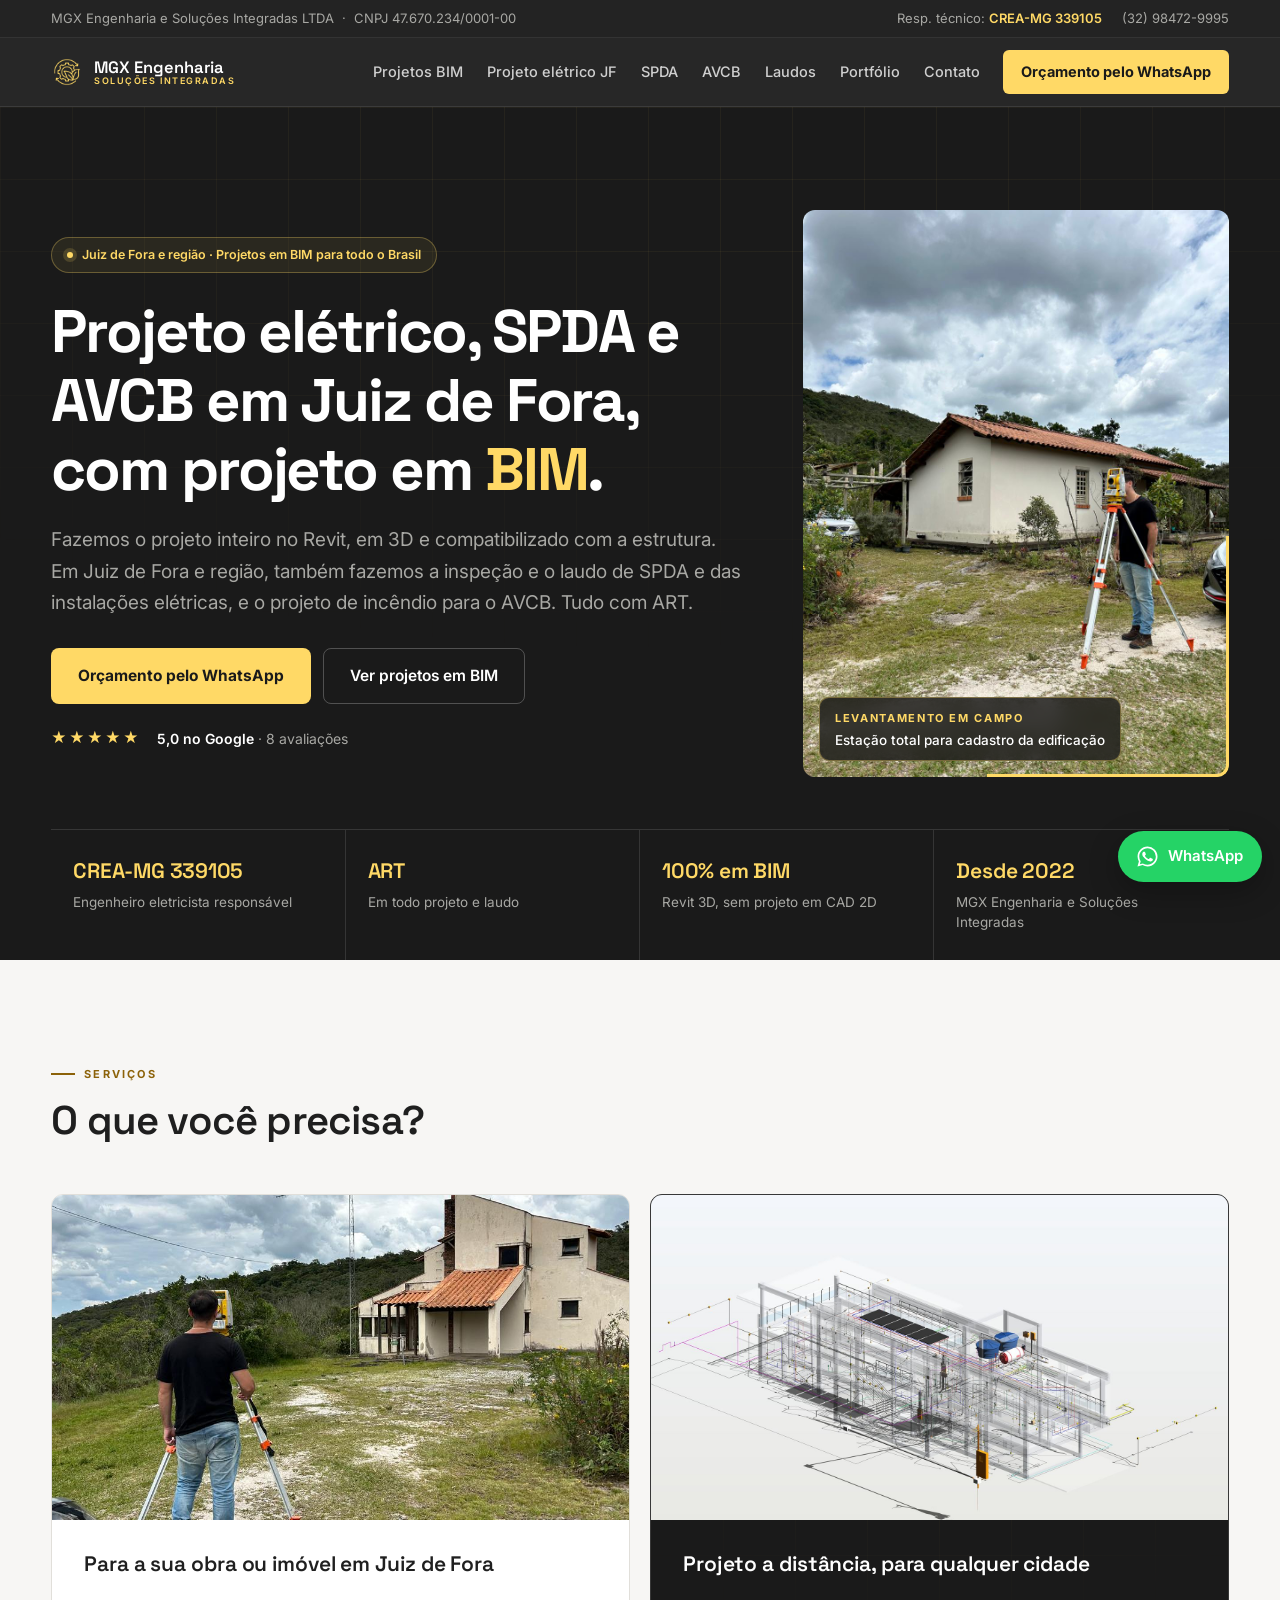
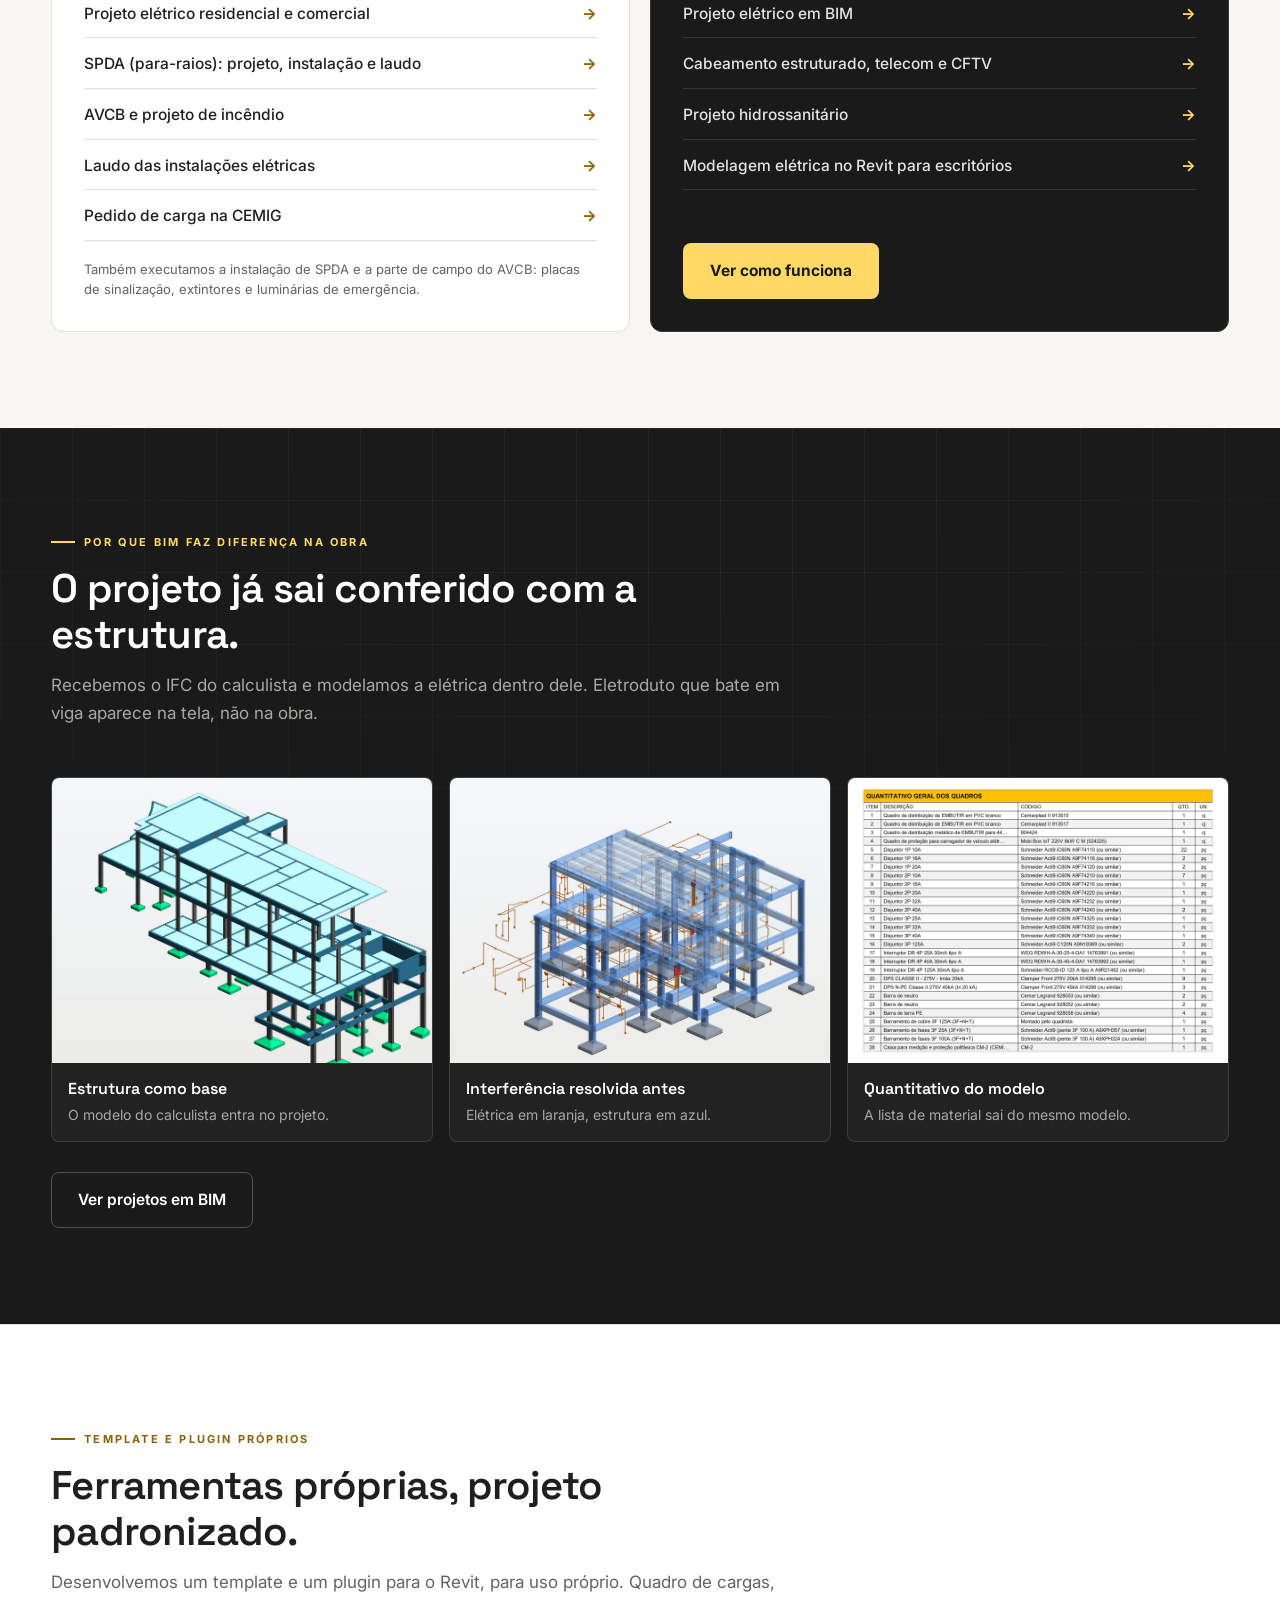
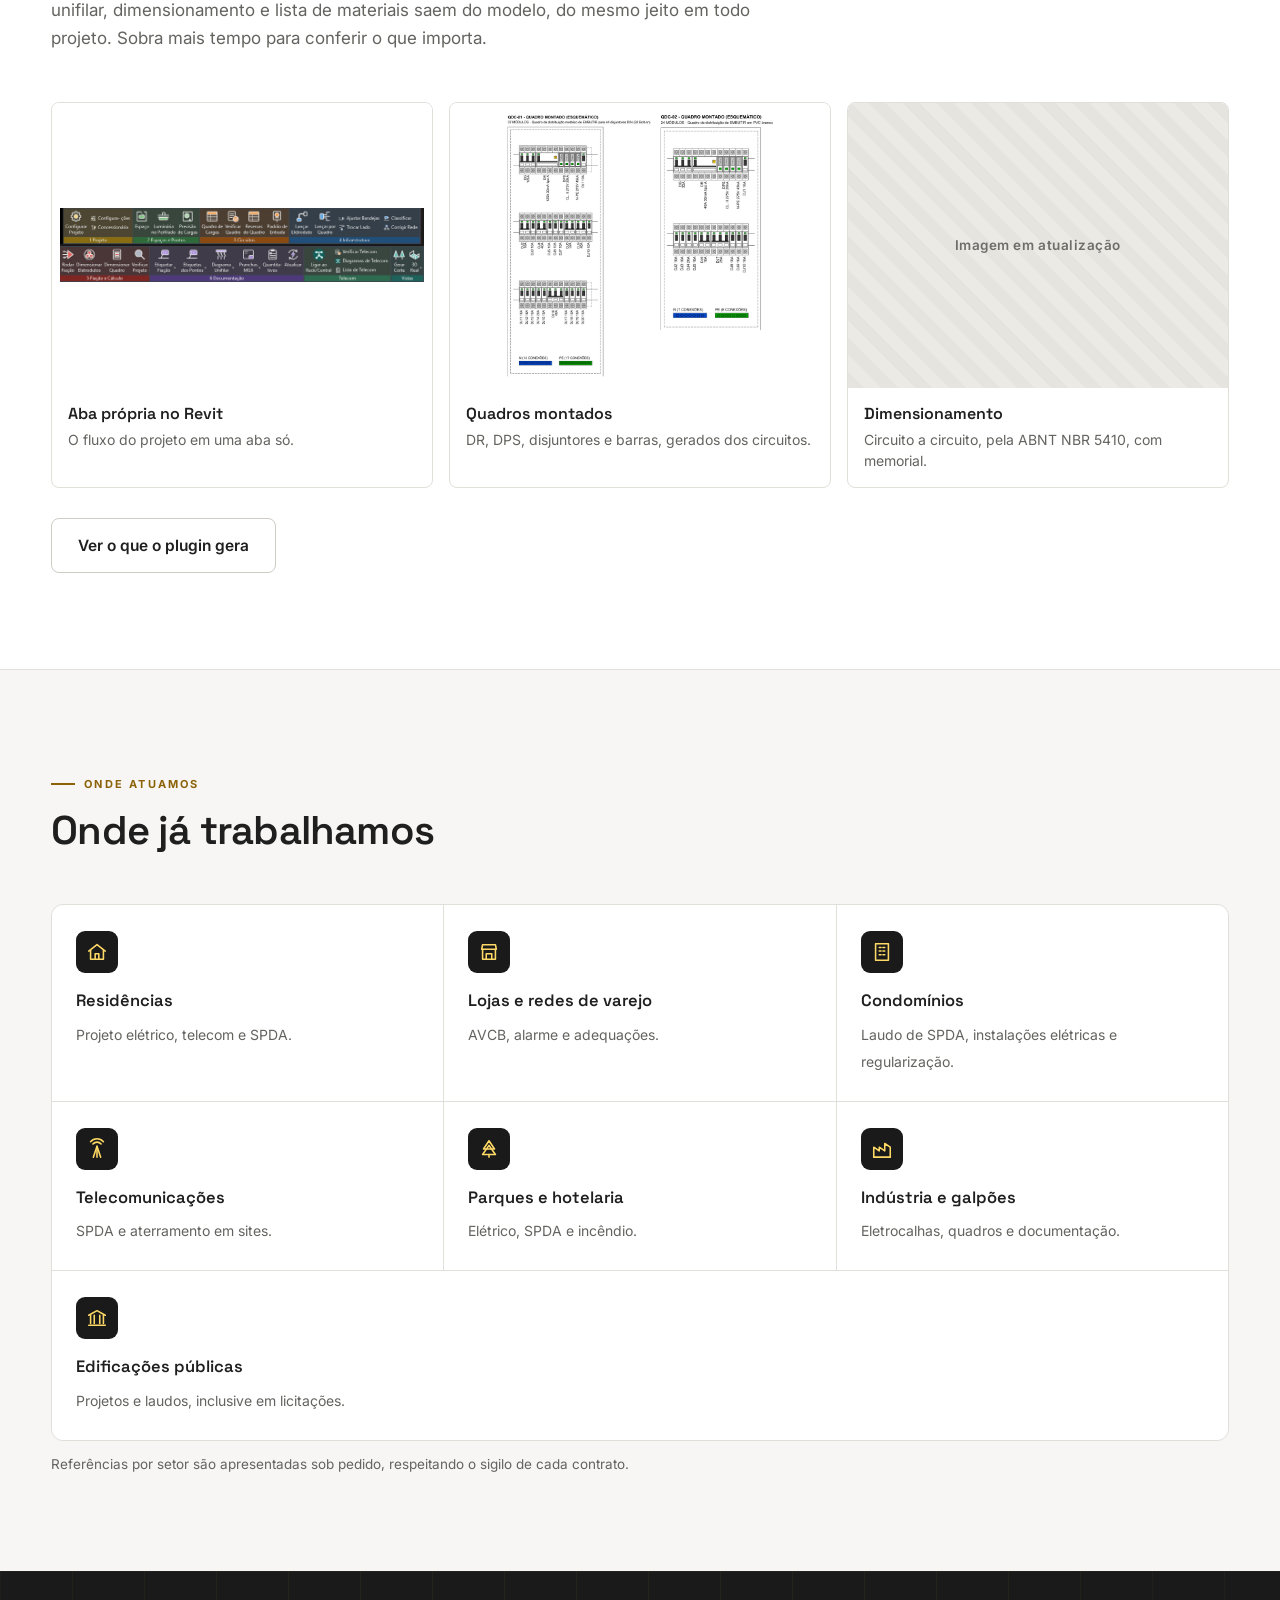
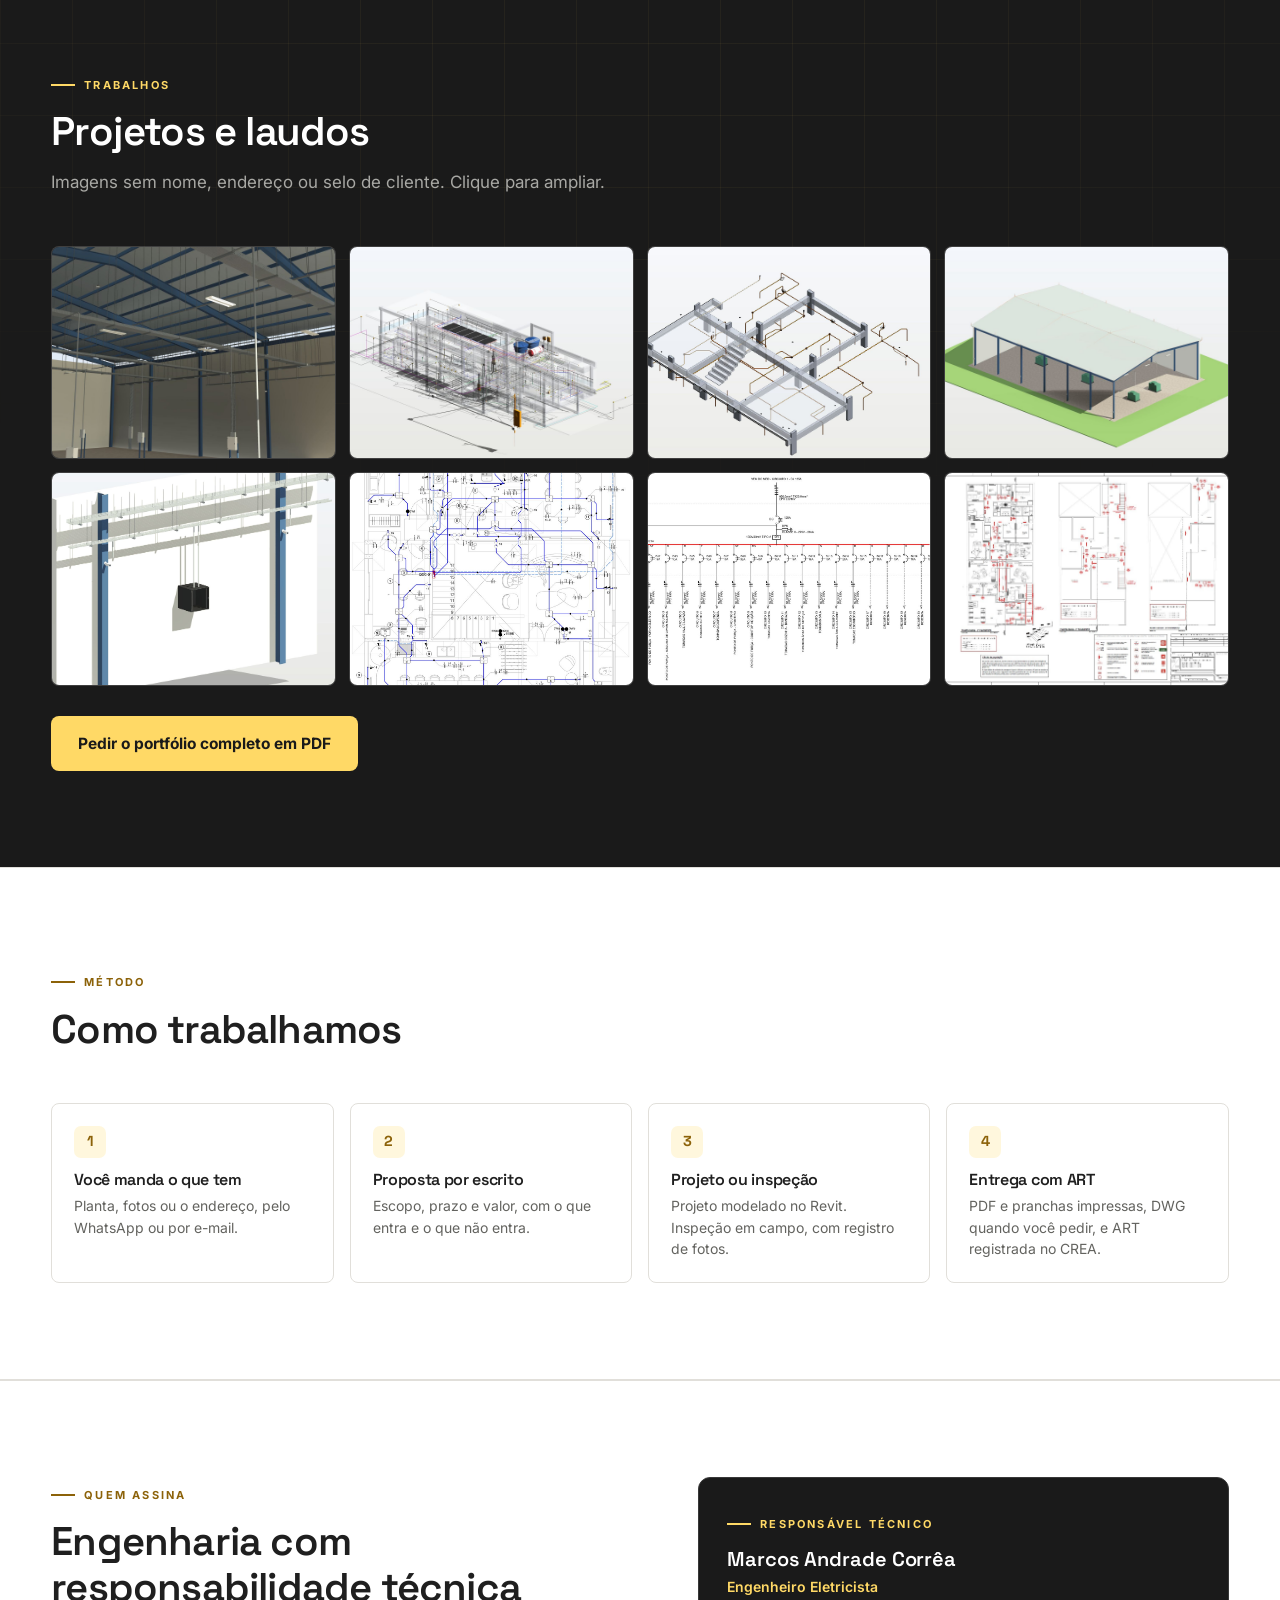
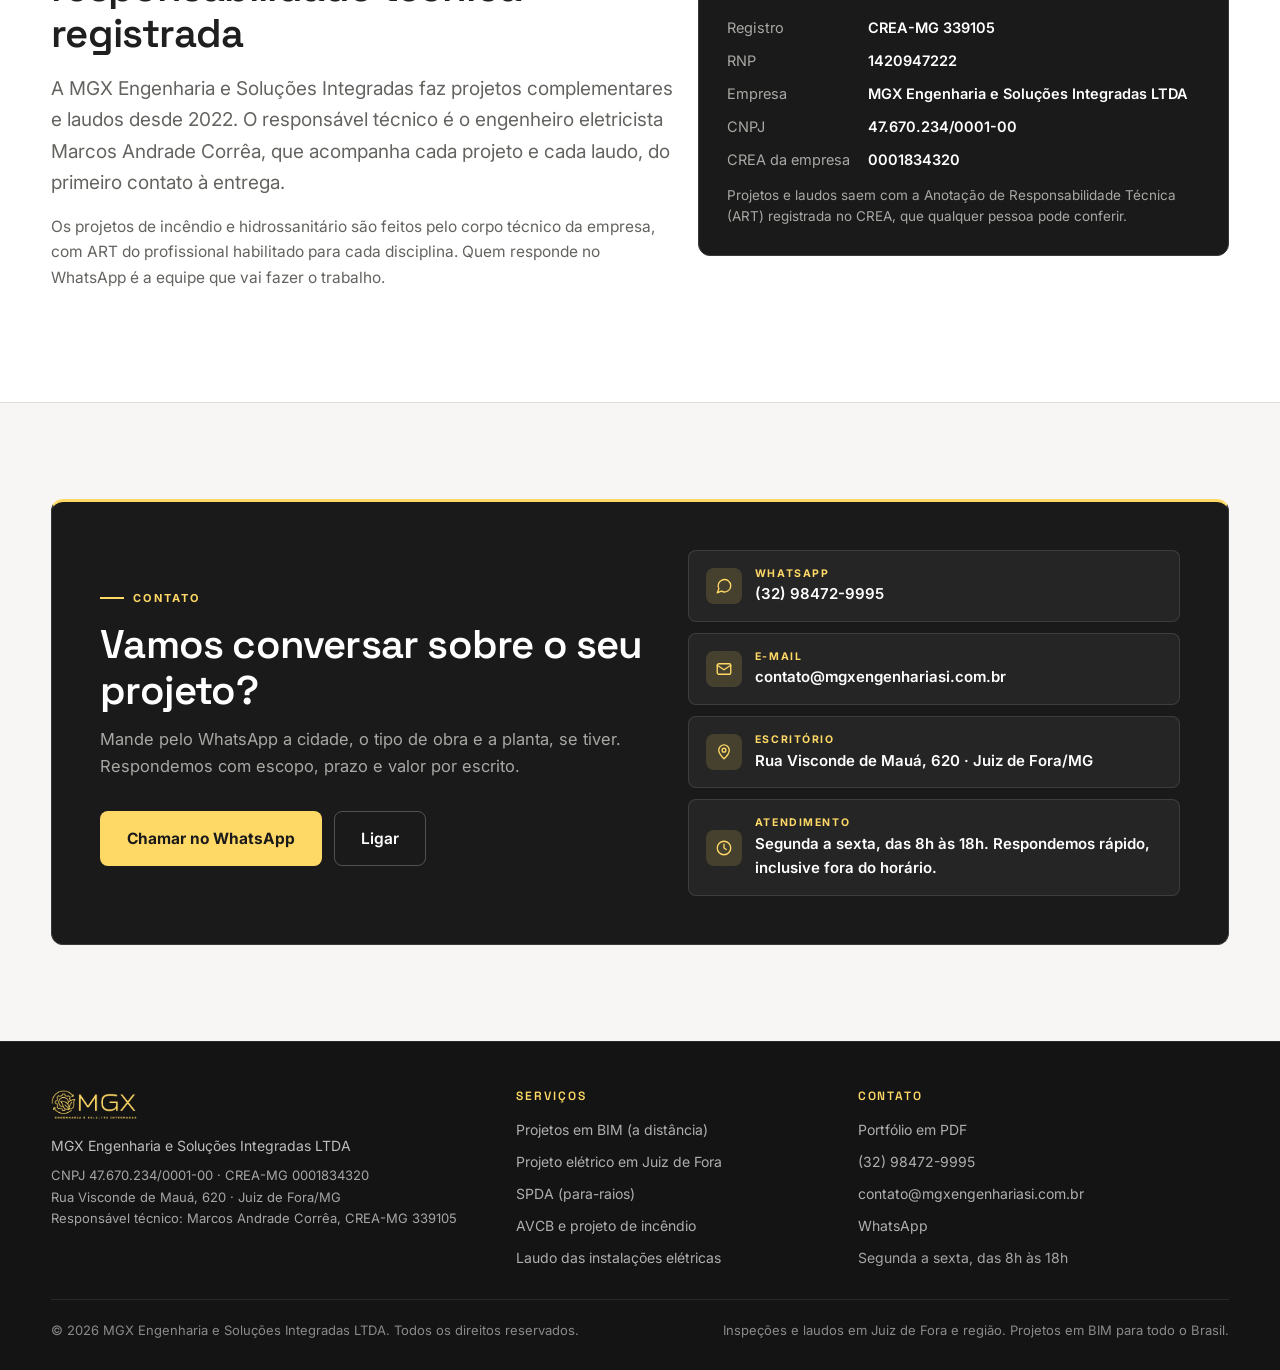
==== commit 5d97ae80: "Página do portfólio (PDF completo) + link no menu e rodapé Co-Authored-By: Claude Opus 5.5 <noreply@" ====
--- a/index.html
+++ b/index.html
@@ -121,6 +121,7 @@
       <a href="spda.html">SPDA</a>
       <a href="avcb.html">AVCB</a>
       <a href="laudo-eletrico.html">Laudos</a>
+      <a href="portfolio.html">Portfólio</a>
       <a href="#contato">Contato</a>
       <a class="nav-cta" href="https://wa.me/5532984729995?text=Ol%C3%A1%2C%20vim%20pelo%20site%20da%20MGX%20e%20quero%20um%20or%C3%A7amento." target="_blank" rel="noopener" onclick="return gtag_report_conversion('https://wa.me/5532984729995?text=Ol%C3%A1%2C%20vim%20pelo%20site%20da%20MGX%20e%20quero%20um%20or%C3%A7amento.');">Orçamento pelo WhatsApp</a>
     </nav>
@@ -134,6 +135,7 @@
       <a href="spda.html">SPDA (para-raios)</a>
       <a href="avcb.html">AVCB e projeto de incêndio</a>
       <a href="laudo-eletrico.html">Laudo das instalações elétricas</a>
+      <a href="portfolio.html">Portfólio em PDF</a>
       <a href="#contato" onclick="closeMenu()">Contato</a>
       <a class="mob-cta" href="https://wa.me/5532984729995?text=Ol%C3%A1%2C%20vim%20pelo%20site%20da%20MGX%20e%20quero%20um%20or%C3%A7amento." target="_blank" rel="noopener" onclick="return gtag_report_conversion('https://wa.me/5532984729995?text=Ol%C3%A1%2C%20vim%20pelo%20site%20da%20MGX%20e%20quero%20um%20or%C3%A7amento.');">Orçamento pelo WhatsApp</a>
     </nav>
@@ -420,6 +422,7 @@
       <div>
         <h4>Contato</h4>
         <ul>
+          <li><a href="portfolio.html">Portfólio em PDF</a></li>
           <li><a href="tel:+5532984729995">(32) 98472-9995</a></li>
           <li><a class="js-mail js-mail-txt" href="mailto:contato@mgxengenhariasi.com.br">contato@mgxengenhariasi.com.br</a></li>
           <li><a href="https://wa.me/5532984729995?text=Ol%C3%A1%2C%20vim%20pelo%20site%20da%20MGX%20e%20quero%20um%20or%C3%A7amento." target="_blank" rel="noopener" onclick="return gtag_report_conversion('https://wa.me/5532984729995?text=Ol%C3%A1%2C%20vim%20pelo%20site%20da%20MGX%20e%20quero%20um%20or%C3%A7amento.');">WhatsApp</a></li>
--- a/css/site.css
+++ b/css/site.css
@@ -409,8 +409,8 @@
 
 /* lista de entrega */
 .deliver{list-style:none; padding:0; margin:18px 0 0; display:grid; gap:10px}
-.deliver li{display:flex; gap:11px; align-items:flex-start; font-size:15.5px; line-height:1.55}
-.deliver li::before{content:""; flex-shrink:0; width:7px; height:7px; margin-top:9px; border-radius:2px; background:var(--brand-deep)}
+.deliver li{position:relative; padding-left:19px; font-size:15.5px; line-height:1.55}
+.deliver li::before{content:""; position:absolute; left:0; top:9px; width:7px; height:7px; border-radius:2px; background:var(--brand-deep)}
 .dark .deliver li{color:rgba(255,255,255,.87)}
 .dark .deliver li::before{background:var(--brand)}
 
